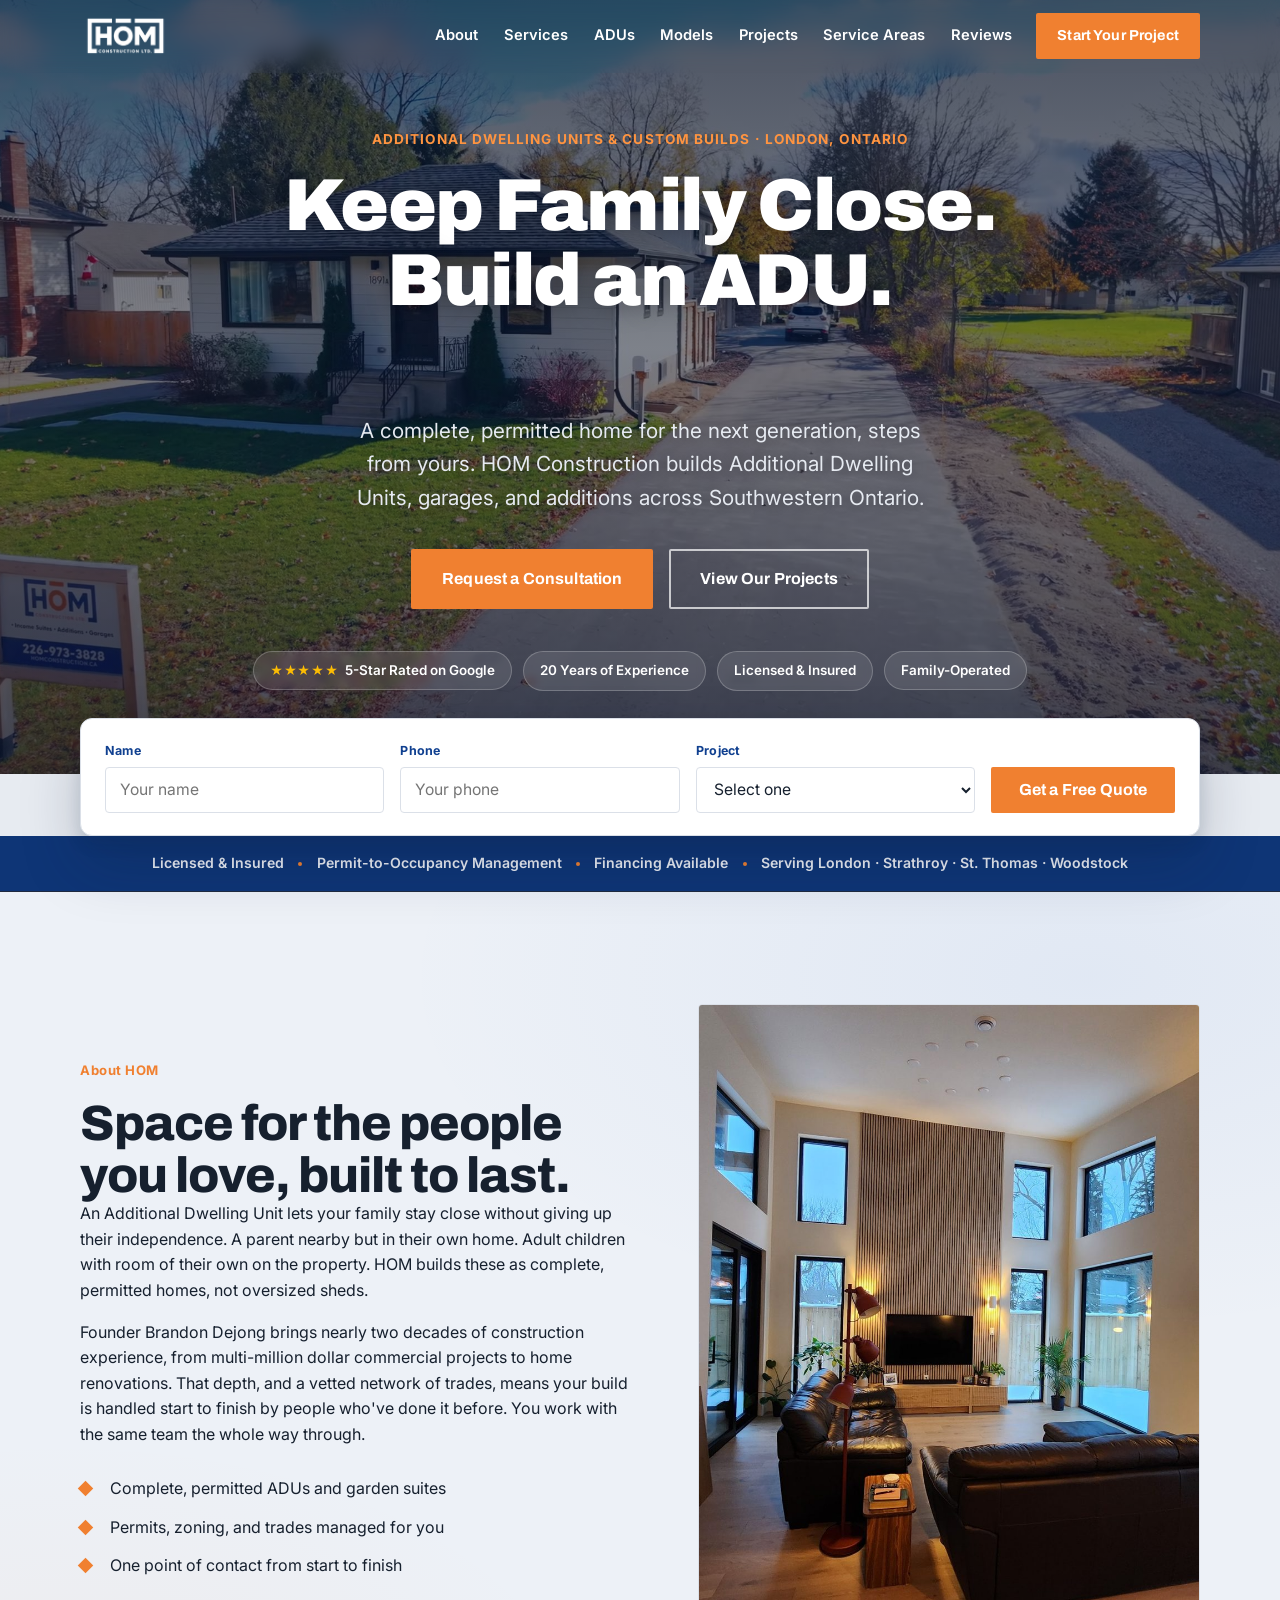
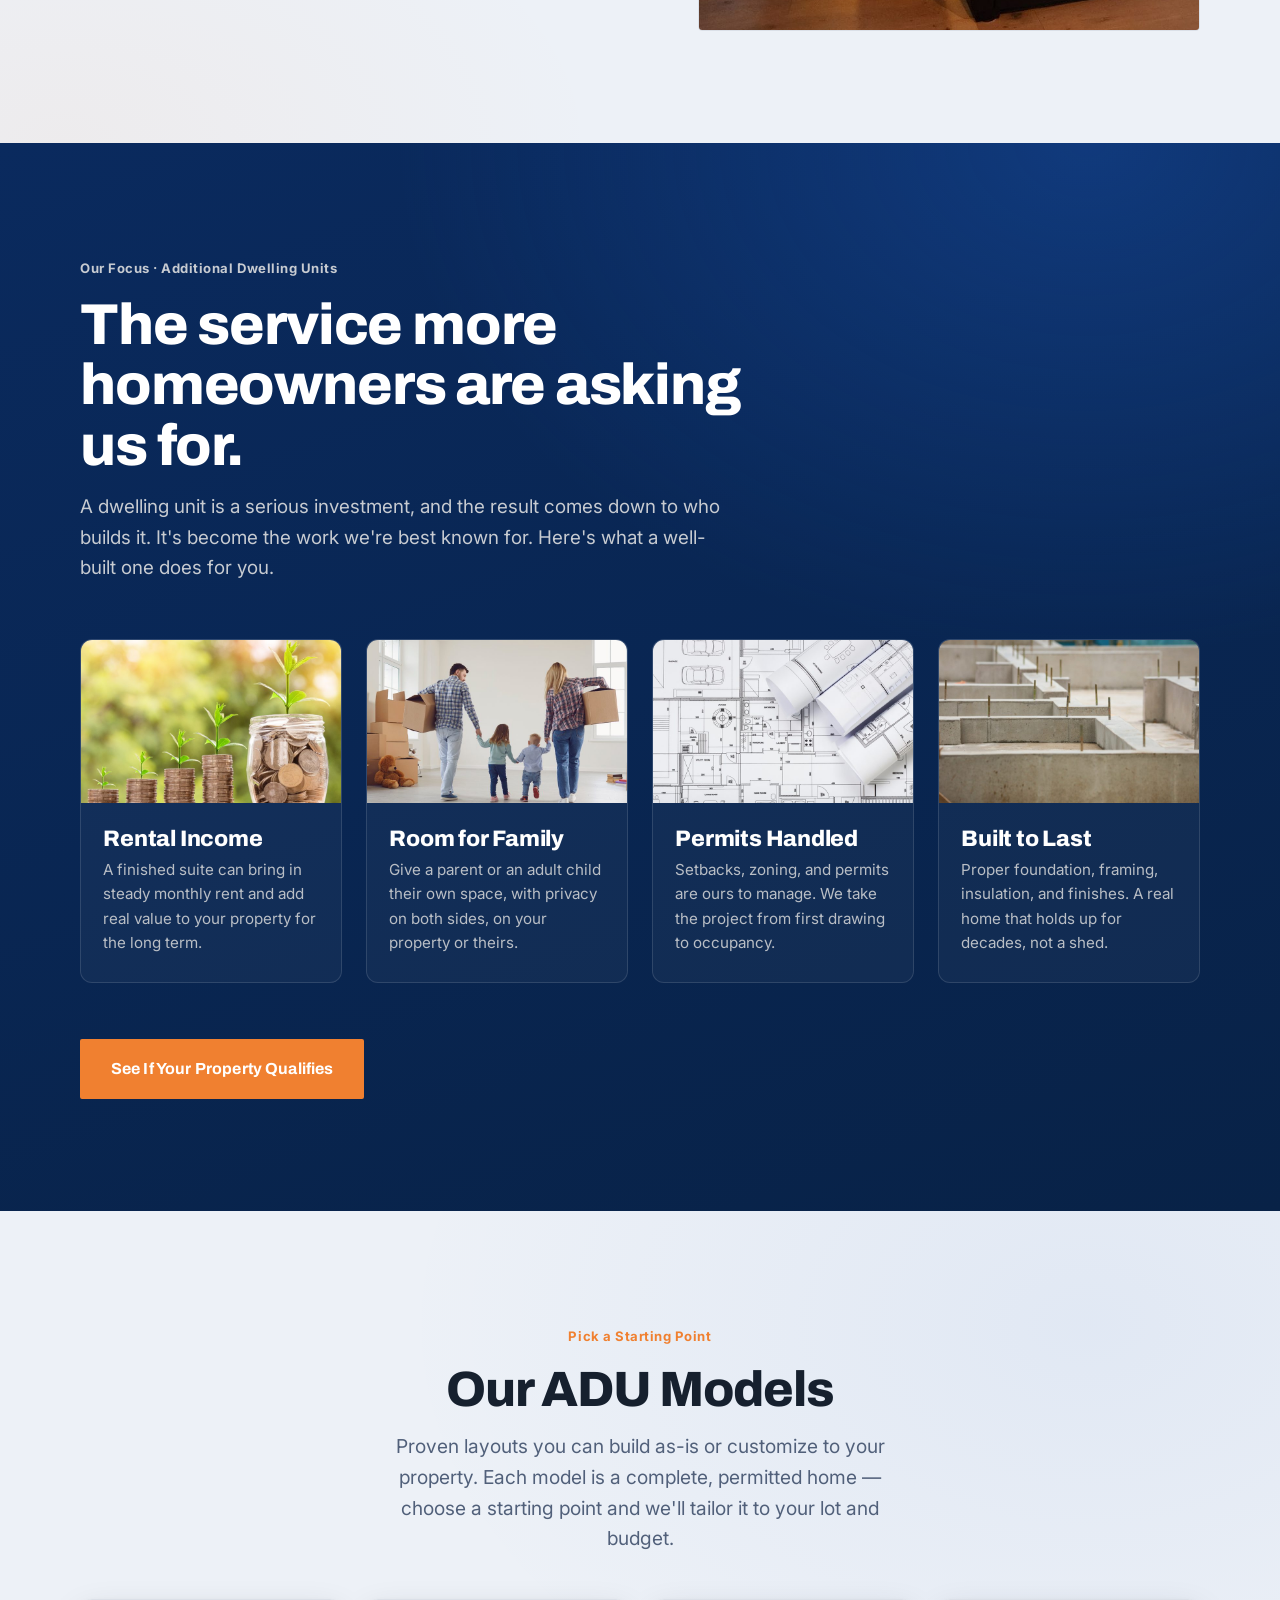
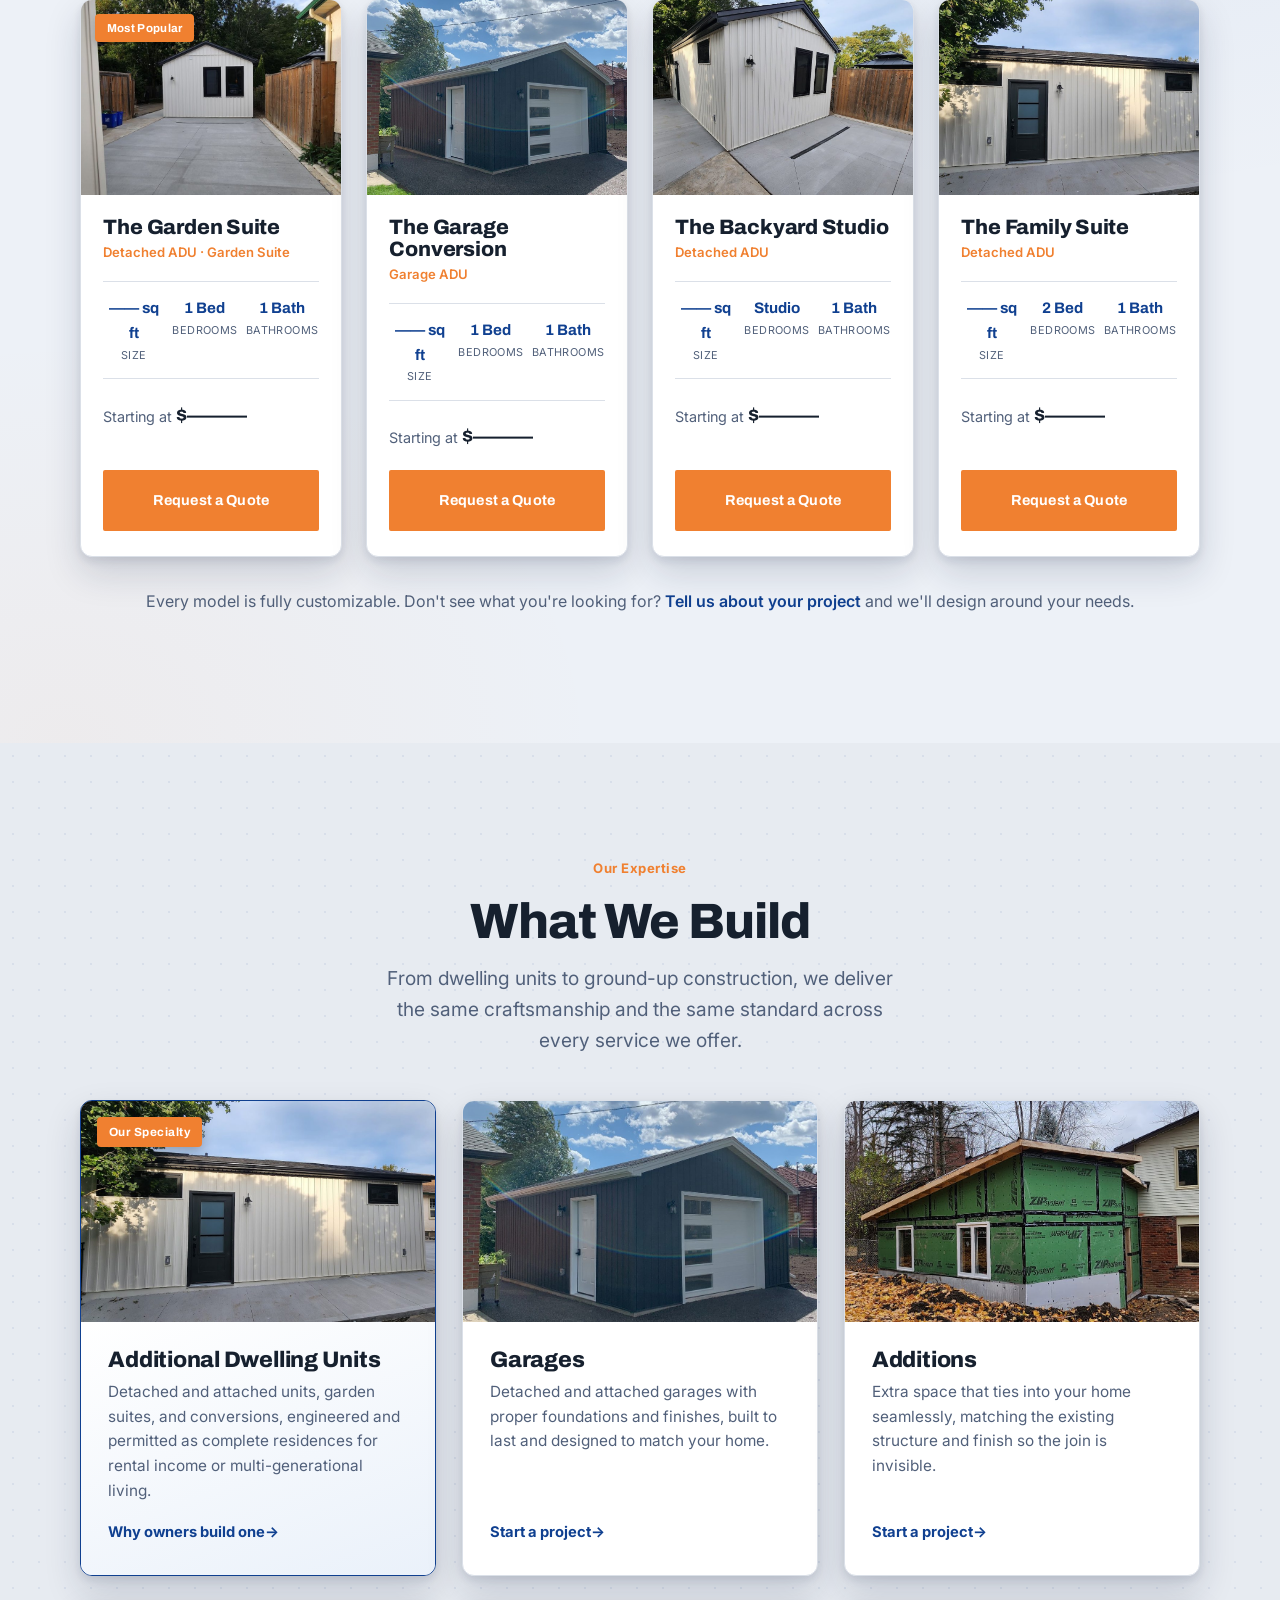
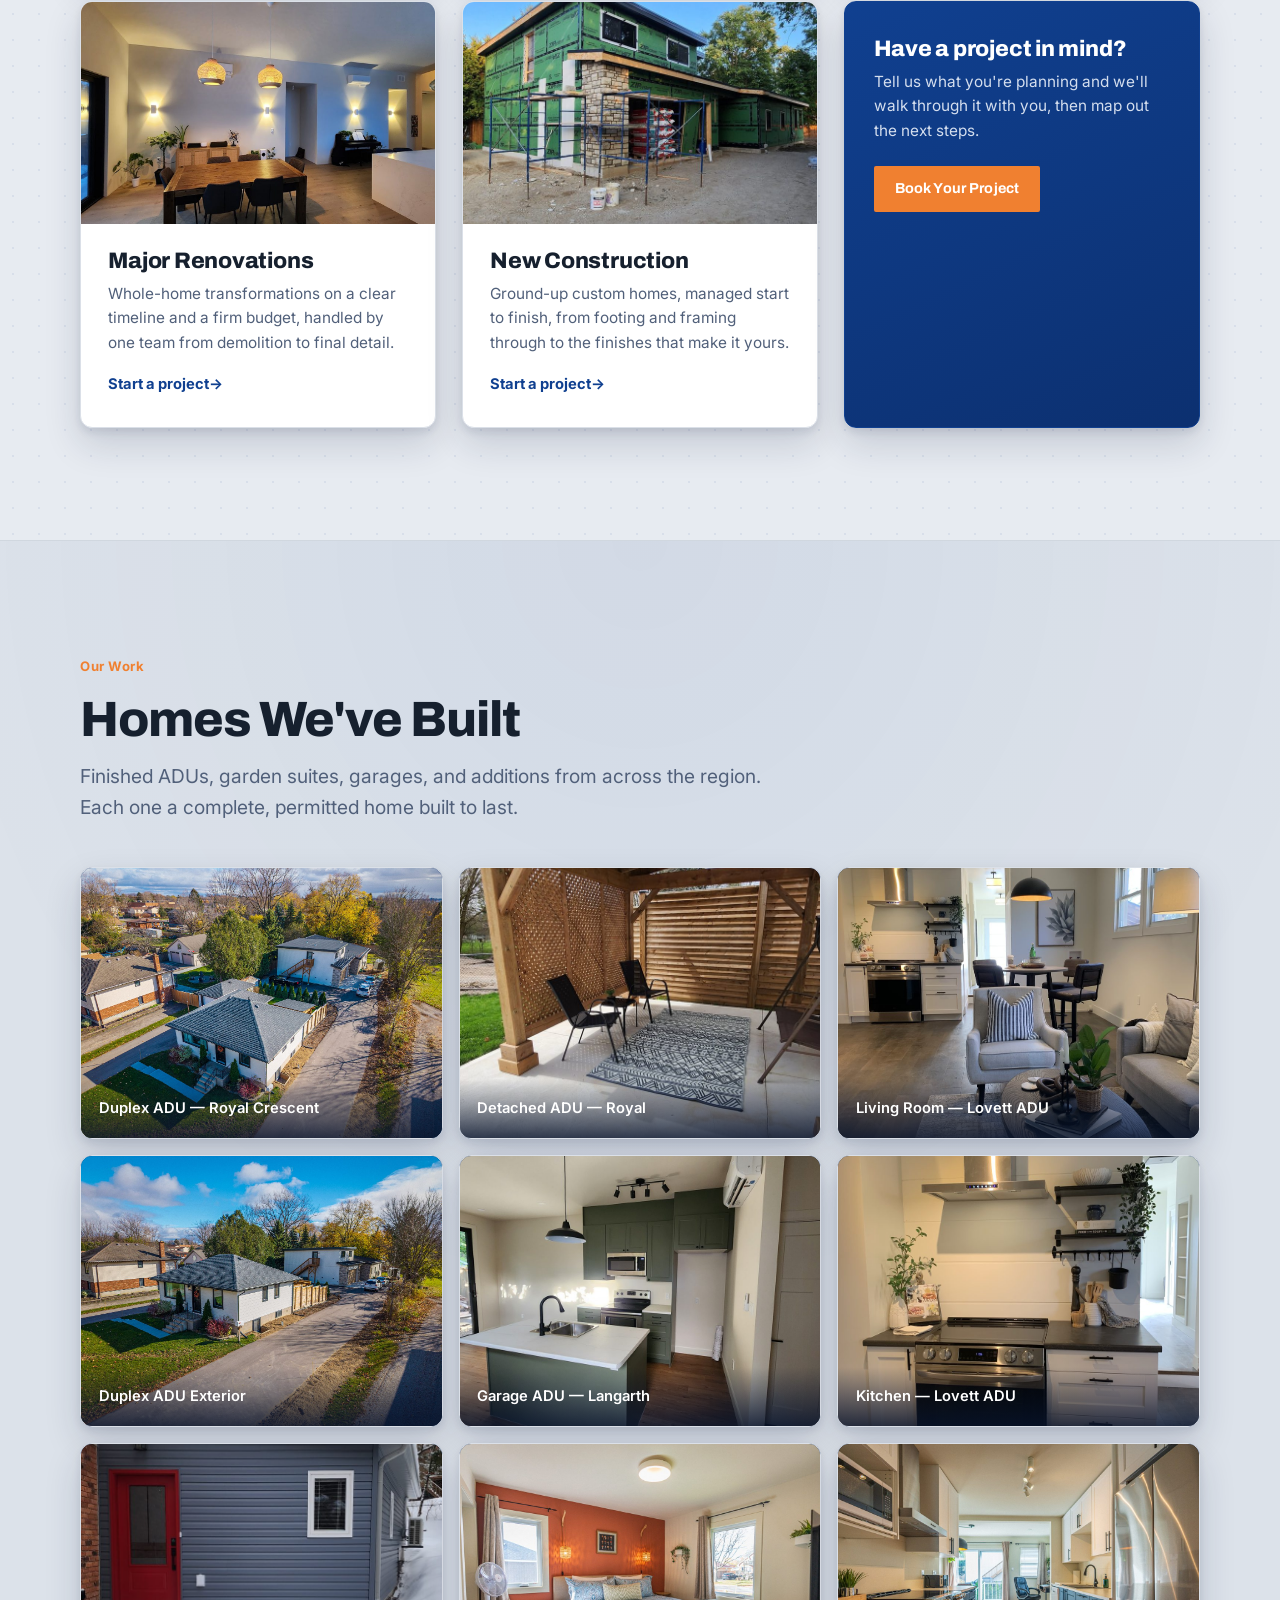
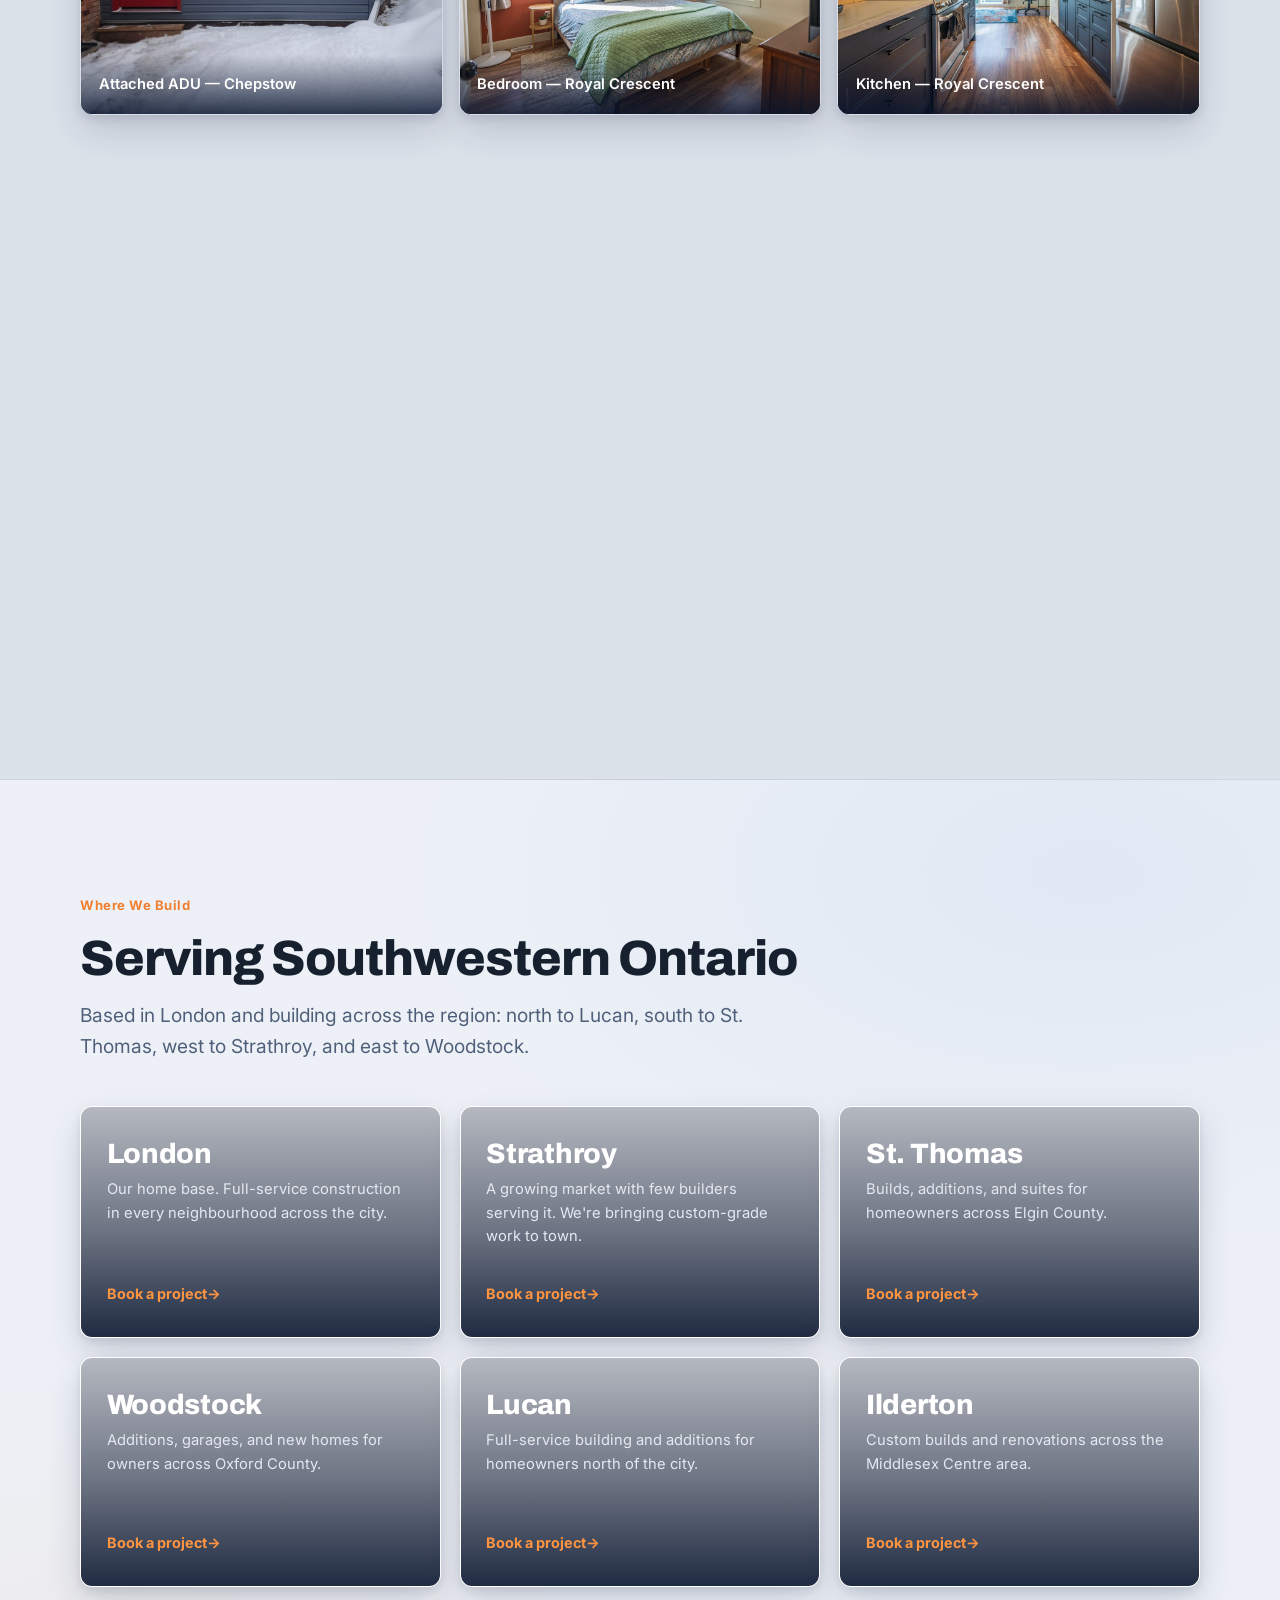
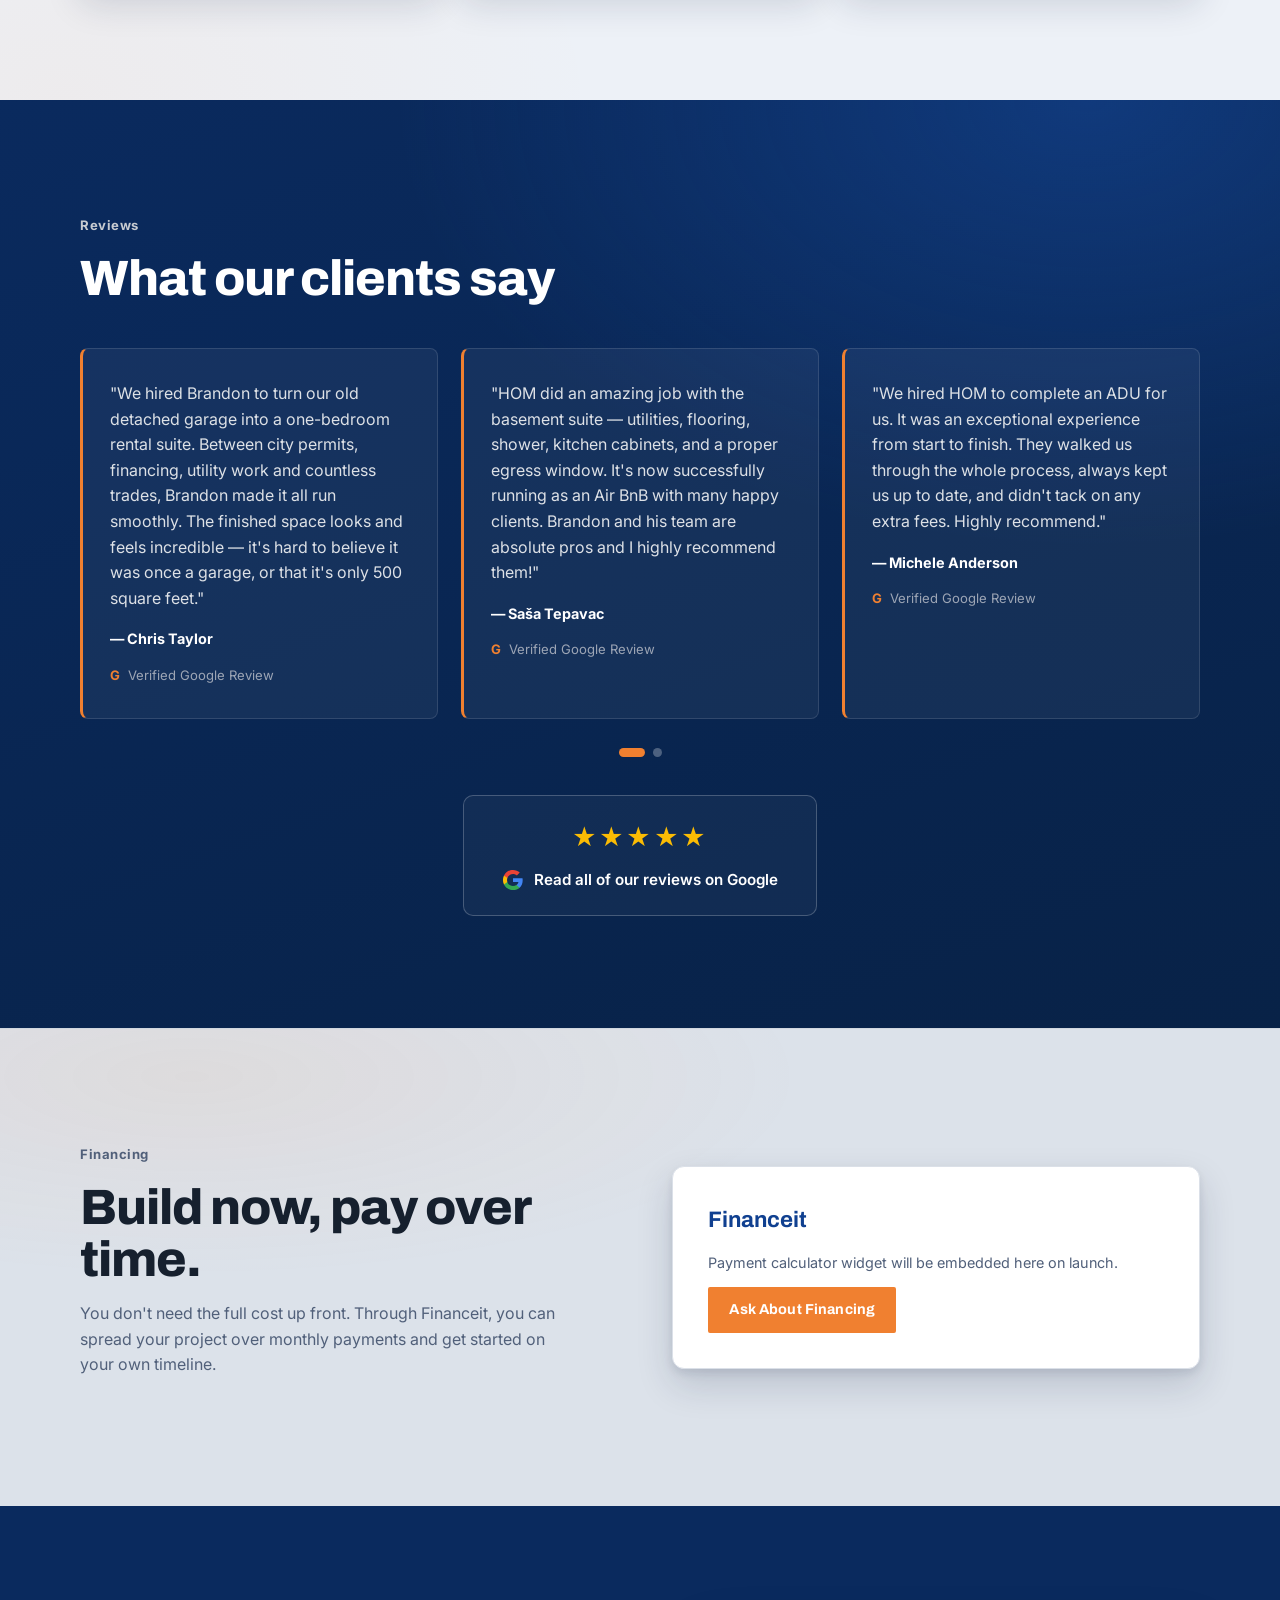
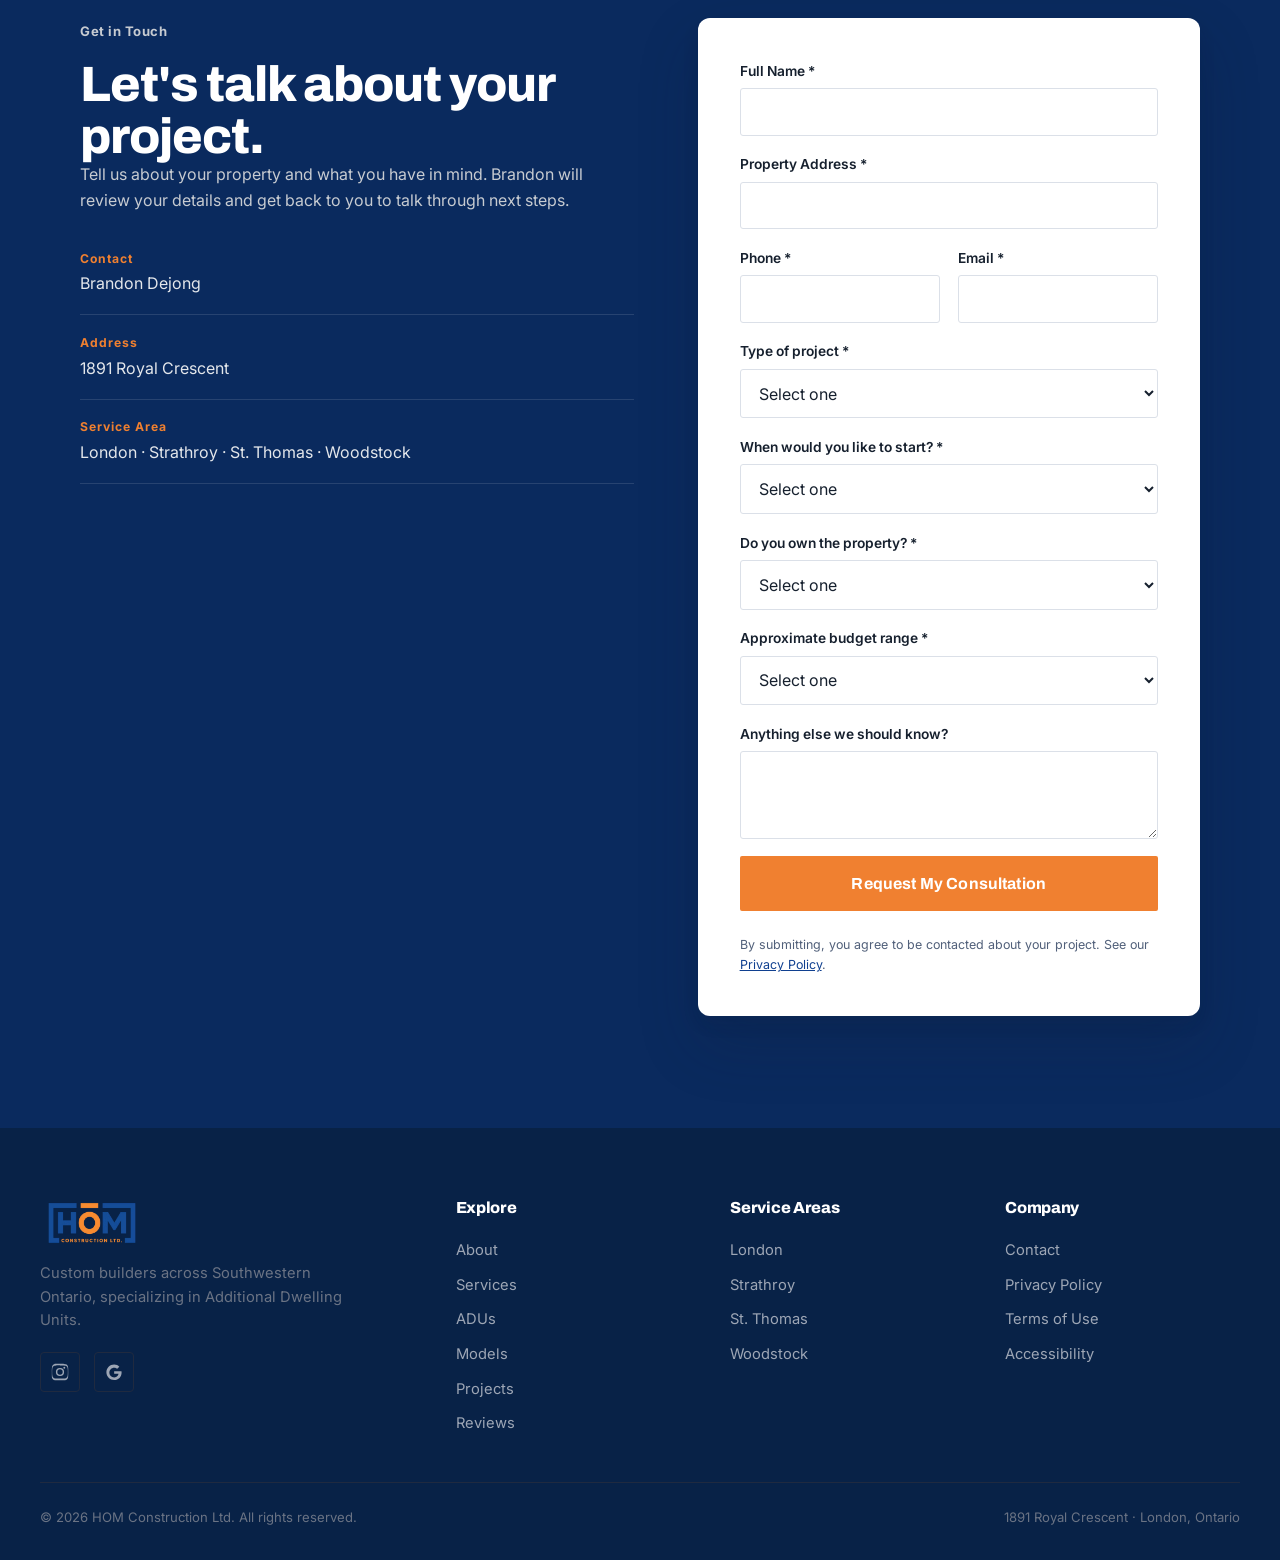
==== index.html @ 3d9863c0 "Add files via upload" ====
<!DOCTYPE html>
<html lang="en">
<head>
<meta charset="UTF-8">
<meta name="viewport" content="width=device-width, initial-scale=1, viewport-fit=cover">
<title>HOM Construction Ltd. | ADU Builders in London, Strathroy, St. Thomas & Woodstock</title>
<meta name="description" content="HOM Construction Ltd. builds Additional Dwelling Units (ADUs) in London, Strathroy, St. Thomas, and Woodstock, Ontario, along with garages, additions, and custom homes.">
<meta name="keywords" content="ADU builder London Ontario, Additional Dwelling Unit, garden suite, laneway home, Strathroy ADU, St. Thomas ADU, Woodstock ADU, custom home builder London">
<meta property="og:title" content="HOM Construction Ltd. | ADU Builders">
<meta property="og:description" content="We build Additional Dwelling Units across Southwestern Ontario.">
<meta property="og:type" content="website">
<meta property="og:url" content="https://homconstructionltd.ca">
<link rel="canonical" href="https://homconstructionltd.ca">
<link rel="icon" type="image/png" href="assets/hom-logo.png">
<link rel="preconnect" href="https://fonts.googleapis.com">
<link rel="preconnect" href="https://fonts.gstatic.com" crossorigin>
<link href="https://fonts.googleapis.com/css2?family=Archivo:wght@400;600;700;800;900&family=Inter:wght@400;500;600;700&display=swap" rel="stylesheet">
<link rel="stylesheet" href="css/style.css">
<script type="application/ld+json">
{
  "@context": "https://schema.org",
  "@type": "GeneralContractor",
  "name": "HOM Construction Ltd.",
  "image": "https://homconstructionltd.ca/og-image.jpg",
  "url": "https://homconstructionltd.ca",
  "telephone": "",
  "address": {
    "@type": "PostalAddress",
    "streetAddress": "1891 Royal Crescent",
    "addressRegion": "ON",
    "addressCountry": "CA"
  },
  "description": "Builders of Additional Dwelling Units (ADUs) serving London, Strathroy, St. Thomas, and Woodstock, Ontario.",
  "areaServed": ["London ON", "Strathroy ON", "St. Thomas ON", "Woodstock ON", "Lucan ON", "Ilderton ON"],
  "knowsAbout": ["Additional Dwelling Units", "Garden Suites", "Garage Construction", "Home Additions", "Custom Home Construction"]
}
</script>
</head>
<body>

<!-- ===== HEADER ===== -->
<header id="site-header" class="header-overlay">
  <div class="wrap header-inner">
    <a href="#top" class="brand" aria-label="HOM Construction home">
      <picture>
        <source srcset="assets/hom-logo.avif" type="image/avif">
        <img src="assets/hom-logo.png" alt="HOM Construction Ltd." class="brand-logo" width="376" height="166">
      </picture>
    </a>
    <nav class="nav" aria-label="Primary">
      <a href="#about">About</a>
      <a href="#services">Services</a>
      <a href="#adu">ADUs</a>
      <a href="#models">Models</a>
      <a href="#gallery">Projects</a>
      <a href="#areas">Service Areas</a>
      <a href="#reviews">Reviews</a>
    </nav>
    <a href="#contact" class="btn btn-sm nav-cta">Start Your Project</a>
    <button class="menu-toggle" aria-label="Open menu" aria-expanded="false"><span></span><span></span><span></span></button>
  </div>
  <div class="mobile-nav" aria-hidden="true">
    <a href="#about">About</a>
    <a href="#services">Services</a>
    <a href="#adu">ADUs</a>
    <a href="#models">Models</a>
    <a href="#gallery">Projects</a>
    <a href="#areas">Service Areas</a>
    <a href="#reviews">Reviews</a>
    <a href="#contact" class="btn mobile-cta">Start Your Project</a>
  </div>
</header>

<a id="top"></a>

<!-- ===== HERO ===== -->
<section class="hero">
  <div class="hero-bg" aria-hidden="true">
    <video class="hero-video" autoplay muted loop playsinline preload="auto" poster="assets/projects/hero-poster.jpg">
      <source src="assets/video/hero.mp4" type="video/mp4">
    </video>
  </div>
  <div class="hero-inner wrap">
    <p class="hero-eyebrow">Additional Dwelling Units &amp; Custom Builds · London, Ontario</p>
    <h1 class="hero-rotator" aria-label="Keep Family Close. Build an ADU. Multi-Generational Living Starts Here.">
      <span class="hero-phrase is-active">Keep Family Close.<br>Build an&nbsp;ADU.</span>
      <span class="hero-phrase">Multi-Generational Living<br>Starts&nbsp;Here.</span>
    </h1>
    <p class="hero-lede">A complete, permitted home for the next generation, steps from yours. HOM Construction builds Additional Dwelling Units, garages, and additions across Southwestern Ontario.</p>
    <div class="hero-actions">
      <a href="#contact" class="btn">Request a Consultation</a>
      <a href="#gallery" class="btn btn-outline-light">View Our Projects</a>
    </div>
    <ul class="hero-pills">
      <li><span class="pill-star" aria-hidden="true">★★★★★</span> 5-Star Rated on Google</li>
      <li>20 Years of Experience</li>
      <li>Licensed &amp; Insured</li>
      <li>Family-Operated</li>
    </ul>
  </div>
</section>

<!-- ===== QUOTE BAR ===== -->
<div class="quotebar-wrap wrap">
  <form class="hero-formbar" id="heroForm" action="https://formspree.io/f/YOUR_FORM_ID" method="POST" novalidate>
    <input type="hidden" name="_subject" value="New HOM Construction quote request (hero)">
    <input type="hidden" name="source" value="Hero quick form">
    <div class="hf-field">
      <label for="hf-name">Name</label>
      <input type="text" id="hf-name" name="name" placeholder="Your name" required autocomplete="name">
    </div>
    <div class="hf-field">
      <label for="hf-phone">Phone</label>
      <input type="tel" id="hf-phone" name="phone" placeholder="Your phone" required autocomplete="tel">
    </div>
    <div class="hf-field">
      <label for="hf-project">Project</label>
      <select id="hf-project" name="project_type" required>
        <option value="" disabled selected>Select one</option>
        <option>Detached ADU / Garden Suite</option>
        <option>Attached ADU</option>
        <option>Basement ADU</option>
        <option>Garage ADU</option>
        <option>Garage</option>
        <option>Addition</option>
      </select>
    </div>
    <button type="submit" class="btn hf-submit">Get a Free Quote</button>
  </form>
  <p class="hero-form-success" id="heroFormSuccess" hidden>Thanks for reaching out. We've got your details and will be in touch shortly.</p>
</div>

<!-- ===== TRUST STRIP ===== -->
<section class="trust-strip">
  <div class="wrap trust-inner">
    <span>Licensed &amp; Insured</span>
    <span class="dot" aria-hidden="true"></span>
    <span>Permit-to-Occupancy Management</span>
    <span class="dot" aria-hidden="true"></span>
    <span>Financing Available</span>
    <span class="dot" aria-hidden="true"></span>
    <span>Serving London · Strathroy · St. Thomas · Woodstock</span>
  </div>
</section>

<!-- ===== ABOUT ===== -->
<section id="about" class="section section-tint">
  <div class="wrap two-col">
    <div class="col-text" data-reveal>
      <p class="section-tag">About HOM</p>
      <h2>Space for the people you love, built to last.</h2>
      <p>An Additional Dwelling Unit lets your family stay close without giving up their independence. A parent nearby but in their own home. Adult children with room of their own on the property. HOM builds these as complete, permitted homes, not oversized sheds.</p>
      <p>Founder Brandon Dejong brings nearly two decades of construction experience, from multi-million dollar commercial projects to home renovations. That depth, and a vetted network of trades, means your build is handled start to finish by people who've done it before. You work with the same team the whole way through.</p>
      <ul class="check-list">
        <li>Complete, permitted ADUs and garden suites</li>
        <li>Permits, zoning, and trades managed for you</li>
        <li>One point of contact from start to finish</li>
      </ul>
    </div>
    <div class="col-media" data-reveal>
      <img src="assets/projects/hero-home.jpg" alt="Warm, light-filled living room inside a finished HOM Construction home" class="media-photo media-tall" loading="lazy" width="676" height="1200">
    </div>
  </div>
</section>

<!-- ===== ADU FEATURE ===== -->
<section id="adu" class="section section-dark adu-feature">
  <div class="wrap">
    <div class="adu-head" data-reveal>
      <p class="section-tag">Our Focus · Additional Dwelling Units</p>
      <h2>The service more homeowners are asking us for.</h2>
      <p class="adu-intro">A dwelling unit is a serious investment, and the result comes down to who builds it. It's become the work we're best known for. Here's what a well-built one does for you.</p>
    </div>
    <div class="feature-grid" data-reveal>
      <article class="feature-card" data-stagger>
        <div class="feature-media"><img src="assets/benefits/rental-income.jpg" alt="Stacks of coins with growing plants representing rental income" loading="lazy" width="800" height="500"></div>
        <div class="feature-text">
          <h3>Rental Income</h3>
          <p>A finished suite can bring in steady monthly rent and add real value to your property for the long term.</p>
        </div>
      </article>
      <article class="feature-card" data-stagger>
        <div class="feature-media"><img src="assets/benefits/room-for-family.jpg" alt="A family carrying moving boxes into their new home" loading="lazy" width="800" height="500"></div>
        <div class="feature-text">
          <h3>Room for Family</h3>
          <p>Give a parent or an adult child their own space, with privacy on both sides, on your property or theirs.</p>
        </div>
      </article>
      <article class="feature-card" data-stagger>
        <div class="feature-media"><img src="assets/benefits/permits-handled.jpg" alt="Rolled architectural drawings on a detailed floor plan" loading="lazy" width="800" height="500"></div>
        <div class="feature-text">
          <h3>Permits Handled</h3>
          <p>Setbacks, zoning, and permits are ours to manage. We take the project from first drawing to occupancy.</p>
        </div>
      </article>
      <article class="feature-card" data-stagger>
        <div class="feature-media"><img src="assets/benefits/built-to-last.jpg" alt="Poured concrete foundation with anchor bolts set in place" loading="lazy" width="800" height="500"></div>
        <div class="feature-text">
          <h3>Built to Last</h3>
          <p>Proper foundation, framing, insulation, and finishes. A real home that holds up for decades, not a shed.</p>
        </div>
      </article>
    </div>
    <div class="adu-cta">
      <a href="#contact" class="btn">See If Your Property Qualifies</a>
    </div>
  </div>
</section>

<!-- ===== ADU MODELS =====
     PLACEHOLDER CONTENT — replace model names, specs, prices, and photos with real data.
     Each card: name, type, size, beds/baths, starting price (or keep "Request a Quote"). -->
<section id="models" class="section section-tint">
  <div class="wrap">
    <div class="section-head-center" data-reveal>
      <p class="section-tag">Pick a Starting Point</p>
      <h2>Our ADU Models</h2>
      <p class="section-lede">Proven layouts you can build as-is or customize to your property. Each model is a complete, permitted home — choose a starting point and we'll tailor it to your lot and budget.</p>
    </div>
    <div class="models-grid" data-reveal>
      <article class="model-card" data-stagger>
        <div class="model-media">
          <img src="assets/projects/garden-suite-white.jpg" alt="The Garden Suite model ADU" loading="lazy">
          <span class="model-badge">Most Popular</span>
        </div>
        <div class="model-body">
          <h3>The Garden Suite</h3>
          <p class="model-type">Detached ADU · Garden Suite</p>
          <ul class="model-specs">
            <li><strong>—— sq ft</strong><span>Size</span></li>
            <li><strong>1 Bed</strong><span>Bedrooms</span></li>
            <li><strong>1 Bath</strong><span>Bathrooms</span></li>
          </ul>
          <p class="model-price">Starting at <strong>$———</strong></p>
          <a href="#contact" class="btn btn-sm btn-full">Request a Quote</a>
        </div>
      </article>
      <article class="model-card" data-stagger>
        <div class="model-media">
          <img src="assets/projects/garage-black.jpg" alt="The Garage Conversion model ADU" loading="lazy">
        </div>
        <div class="model-body">
          <h3>The Garage Conversion</h3>
          <p class="model-type">Garage ADU</p>
          <ul class="model-specs">
            <li><strong>—— sq ft</strong><span>Size</span></li>
            <li><strong>1 Bed</strong><span>Bedrooms</span></li>
            <li><strong>1 Bath</strong><span>Bathrooms</span></li>
          </ul>
          <p class="model-price">Starting at <strong>$———</strong></p>
          <a href="#contact" class="btn btn-sm btn-full">Request a Quote</a>
        </div>
      </article>
      <article class="model-card" data-stagger>
        <div class="model-media">
          <img src="assets/projects/adu-concrete.jpg" alt="The Backyard Studio model ADU" loading="lazy">
        </div>
        <div class="model-body">
          <h3>The Backyard Studio</h3>
          <p class="model-type">Detached ADU</p>
          <ul class="model-specs">
            <li><strong>—— sq ft</strong><span>Size</span></li>
            <li><strong>Studio</strong><span>Bedrooms</span></li>
            <li><strong>1 Bath</strong><span>Bathrooms</span></li>
          </ul>
          <p class="model-price">Starting at <strong>$———</strong></p>
          <a href="#contact" class="btn btn-sm btn-full">Request a Quote</a>
        </div>
      </article>
      <article class="model-card" data-stagger>
        <div class="model-media">
          <img src="assets/projects/adu-white-exterior.jpg" alt="The Family Suite model ADU" loading="lazy">
        </div>
        <div class="model-body">
          <h3>The Family Suite</h3>
          <p class="model-type">Detached ADU</p>
          <ul class="model-specs">
            <li><strong>—— sq ft</strong><span>Size</span></li>
            <li><strong>2 Bed</strong><span>Bedrooms</span></li>
            <li><strong>1 Bath</strong><span>Bathrooms</span></li>
          </ul>
          <p class="model-price">Starting at <strong>$———</strong></p>
          <a href="#contact" class="btn btn-sm btn-full">Request a Quote</a>
        </div>
      </article>
    </div>
    <p class="models-note">Every model is fully customizable. Don't see what you're looking for? <a href="#contact">Tell us about your project</a> and we'll design around your needs.</p>
  </div>
</section>

<!-- ===== SERVICES ===== -->
<section id="services" class="section section-dots">
  <div class="wrap">
    <div class="section-head-center" data-reveal>
      <p class="section-tag">Our Expertise</p>
      <h2>What We Build</h2>
      <p class="section-lede">From dwelling units to ground-up construction, we deliver the same craftsmanship and the same standard across every service we offer.</p>
    </div>
    <div class="services-grid" data-reveal>
      <article class="svc-card svc-feature" data-stagger>
        <div class="svc-media">
          <img src="assets/projects/adu-white-exterior.jpg" alt="Finished detached ADU with board-and-batten siding" loading="lazy" width="1300" height="732">
          <span class="svc-flag">Our Specialty</span>
        </div>
        <div class="svc-body">
          <h3>Additional Dwelling Units</h3>
          <p>Detached and attached units, garden suites, and conversions, engineered and permitted as complete residences for rental income or multi-generational living.</p>
          <a href="#adu" class="svc-link">Why owners build one</a>
        </div>
      </article>
      <article class="svc-card" data-stagger>
        <div class="svc-media">
          <img src="assets/projects/garage-black.jpg" alt="New detached garage with dark siding and a modern glass door" loading="lazy" width="975" height="1300">
        </div>
        <div class="svc-body">
          <h3>Garages</h3>
          <p>Detached and attached garages with proper foundations and finishes, built to last and designed to match your home.</p>
          <a href="#contact" class="svc-link">Start a project</a>
        </div>
      </article>
      <article class="svc-card" data-stagger>
        <div class="svc-media">
          <img src="assets/projects/addition-build.jpg" alt="Home addition under construction with new windows installed" loading="lazy" width="975" height="1300">
        </div>
        <div class="svc-body">
          <h3>Additions</h3>
          <p>Extra space that ties into your home seamlessly, matching the existing structure and finish so the join is invisible.</p>
          <a href="#contact" class="svc-link">Start a project</a>
        </div>
      </article>
      <article class="svc-card" data-stagger>
        <div class="svc-media">
          <img src="assets/projects/dining-home.jpg" alt="Warm finished interior with pendant lighting after a renovation" loading="lazy" width="1300" height="732">
        </div>
        <div class="svc-body">
          <h3>Major Renovations</h3>
          <p>Whole-home transformations on a clear timeline and a firm budget, handled by one team from demolition to final detail.</p>
          <a href="#contact" class="svc-link">Start a project</a>
        </div>
      </article>
      <article class="svc-card" data-stagger>
        <div class="svc-media">
          <img src="assets/projects/new-construction.jpg" alt="Two-storey custom home under construction with stone chimney" loading="lazy" width="732" height="1300">
        </div>
        <div class="svc-body">
          <h3>New Construction</h3>
          <p>Ground-up custom homes, managed start to finish, from footing and framing through to the finishes that make it yours.</p>
          <a href="#contact" class="svc-link">Start a project</a>
        </div>
      </article>
      <article class="svc-card svc-card-cta" data-stagger>
        <div class="svc-body">
          <h3>Have a project in mind?</h3>
          <p>Tell us what you're planning and we'll walk through it with you, then map out the next steps.</p>
          <a href="#contact" class="btn btn-sm">Book Your Project</a>
        </div>
      </article>
    </div>
  </div>
</section>

<!-- ===== GALLERY ===== -->
<section id="gallery" class="section section-muted">
  <div class="wrap">
    <div data-reveal>
    <p class="section-tag">Our Work</p>
    <h2>Homes We've Built</h2>
    <p class="section-lede">Finished ADUs, garden suites, garages, and additions from across the region. Each one a complete, permitted home built to last.</p>
    </div>
    <div class="gallery-grid" data-reveal>
      <figure class="gallery-item" data-stagger>
        <img src="assets/projects/g-royal-aerial.jpg" alt="Aerial view of a detached duplex ADU built behind the main house" loading="lazy" width="1300" height="975">
        <figcaption>Duplex ADU — Royal Crescent</figcaption>
      </figure>
      <figure class="gallery-item" data-stagger>
        <img src="assets/projects/g-royala-ext.jpg" alt="Finished detached ADU exterior with board-and-batten siding" loading="lazy" width="732" height="1300">
        <figcaption>Detached ADU — Royal</figcaption>
      </figure>
      <figure class="gallery-item" data-stagger>
        <img src="assets/projects/g-lovett-living.jpg" alt="Staged living room inside a finished detached ADU" loading="lazy" width="975" height="1300">
        <figcaption>Living Room — Lovett ADU</figcaption>
      </figure>
      <figure class="gallery-item" data-stagger>
        <img src="assets/projects/g-royal-exterior.jpg" alt="Ground-level view of the Royal Crescent ADU and main home" loading="lazy" width="1300" height="975">
        <figcaption>Duplex ADU Exterior</figcaption>
      </figure>
      <figure class="gallery-item" data-stagger>
        <img src="assets/projects/g-langarth.jpg" alt="Finished garage ADU with modern dark siding" loading="lazy" width="1300" height="732">
        <figcaption>Garage ADU — Langarth</figcaption>
      </figure>
      <figure class="gallery-item" data-stagger>
        <img src="assets/projects/g-lovett-kitchen.jpg" alt="Modern kitchen with stainless appliances inside a detached ADU" loading="lazy" width="975" height="1300">
        <figcaption>Kitchen — Lovett ADU</figcaption>
      </figure>
      <figure class="gallery-item" data-stagger>
        <img src="assets/projects/g-chepstow.jpg" alt="Finished attached ADU addition on a London home" loading="lazy" width="732" height="1300">
        <figcaption>Attached ADU — Chepstow</figcaption>
      </figure>
      <figure class="gallery-item" data-stagger>
        <img src="assets/projects/g-royal-bedroom.jpg" alt="Finished bedroom with accent wall inside the Royal Crescent ADU" loading="lazy" width="1300" height="866">
        <figcaption>Bedroom — Royal Crescent</figcaption>
      </figure>
      <figure class="gallery-item" data-stagger>
        <img src="assets/projects/g-royal-kitchen.jpg" alt="Finished kitchen with island inside the Royal Crescent ADU" loading="lazy" width="1300" height="866">
        <figcaption>Kitchen — Royal Crescent</figcaption>
      </figure>
    </div>

    <!-- Lightbox -->
    <div class="lightbox" id="lightbox" aria-hidden="true" role="dialog" aria-modal="true" aria-label="Project image viewer">
      <button class="lb-close" id="lbClose" aria-label="Close">&times;</button>
      <button class="lb-nav lb-prev" id="lbPrev" aria-label="Previous image">&#8249;</button>
      <figure class="lb-figure">
        <img id="lbImg" src="" alt="">
        <figcaption id="lbCaption"></figcaption>
      </figure>
      <button class="lb-nav lb-next" id="lbNext" aria-label="Next image">&#8250;</button>
    </div>

    <div class="matterport" data-reveal>
      <div class="matterport-head">
        <h3>Step Inside in 3D</h3>
        <p>Take a self-guided virtual walkthrough of our finished builds, room by room. Tap a tour or scan the code to explore on your phone.</p>
      </div>
      <div class="matterport-row">
        <div class="matterport-card">
          <a href="https://my.matterport.com/show/?m=TnbYYCTizjo" target="_blank" rel="noopener" class="matterport-link">
            <span class="mp-ico" aria-hidden="true">
              <svg viewBox="0 0 24 24" width="24" height="24" fill="none" stroke="currentColor" stroke-width="2" stroke-linecap="round" stroke-linejoin="round"><path d="M23 7l-7 5 7 5V7z"/><rect x="1" y="5" width="15" height="14" rx="2" ry="2"/></svg>
            </span>
            <span class="mp-text"><strong>Detached Duplex ADU</strong><span>Self-guided 3D tour · Matterport</span></span>
            <span class="mp-arrow" aria-hidden="true">→</span>
          </a>
          <img class="mp-qr" src="assets/qr/tour-detached.png" alt="QR code to open the Detached Duplex ADU 3D tour" width="120" height="120" loading="lazy">
        </div>
        <div class="matterport-card">
          <a href="https://my.matterport.com/show/?m=PfX1GpM6nXn" target="_blank" rel="noopener" class="matterport-link">
            <span class="mp-ico" aria-hidden="true">
              <svg viewBox="0 0 24 24" width="24" height="24" fill="none" stroke="currentColor" stroke-width="2" stroke-linecap="round" stroke-linejoin="round"><path d="M23 7l-7 5 7 5V7z"/><rect x="1" y="5" width="15" height="14" rx="2" ry="2"/></svg>
            </span>
            <span class="mp-text"><strong>Garage ADU</strong><span>Self-guided 3D tour · Matterport</span></span>
            <span class="mp-arrow" aria-hidden="true">→</span>
          </a>
          <img class="mp-qr" src="assets/qr/tour-garage.png" alt="QR code to open the Garage ADU 3D tour" width="120" height="120" loading="lazy">
        </div>
        <div class="matterport-card">
          <a href="https://my.matterport.com/show/?m=cvzpBDNp59R" target="_blank" rel="noopener" class="matterport-link">
            <span class="mp-ico" aria-hidden="true">
              <svg viewBox="0 0 24 24" width="24" height="24" fill="none" stroke="currentColor" stroke-width="2" stroke-linecap="round" stroke-linejoin="round"><path d="M23 7l-7 5 7 5V7z"/><rect x="1" y="5" width="15" height="14" rx="2" ry="2"/></svg>
            </span>
            <span class="mp-text"><strong>Attached ADU</strong><span>Self-guided 3D tour · Matterport</span></span>
            <span class="mp-arrow" aria-hidden="true">→</span>
          </a>
          <img class="mp-qr" src="assets/qr/tour-attached.png" alt="QR code to open the Attached ADU 3D tour" width="120" height="120" loading="lazy">
        </div>
      </div>
    </div>
  </div>
</section>

<!-- ===== SERVICE AREAS ===== -->
<section id="areas" class="section section-tint">
  <div class="wrap">
    <div data-reveal>
    <p class="section-tag">Where We Build</p>
    <h2>Serving Southwestern Ontario</h2>
    <p class="section-lede">Based in London and building across the region: north to Lucan, south to St. Thomas, west to Strathroy, and east to Woodstock.</p>
    </div>
    <div class="areas-grid" data-reveal>
      <a href="service-areas/london.html" class="area-card area-aerial" data-stagger style="--area-bg:url(assets/areas/london.jpg)">
        <span class="area-overlay" aria-hidden="true"></span>
        <h3>London</h3>
        <p>Our home base. Full-service construction in every neighbourhood across the city.</p>
        <span class="area-link">Book a project</span>
      </a>
      <a href="service-areas/strathroy.html" class="area-card area-aerial" data-stagger style="--area-bg:url(assets/areas/strathroy.jpg)">
        <span class="area-overlay" aria-hidden="true"></span>
        <h3>Strathroy</h3>
        <p>A growing market with few builders serving it. We're bringing custom-grade work to town.</p>
        <span class="area-link">Book a project</span>
      </a>
      <a href="service-areas/st-thomas.html" class="area-card area-aerial" data-stagger style="--area-bg:url(assets/areas/st-thomas.jpg)">
        <span class="area-overlay" aria-hidden="true"></span>
        <h3>St. Thomas</h3>
        <p>Builds, additions, and suites for homeowners across Elgin County.</p>
        <span class="area-link">Book a project</span>
      </a>
      <a href="service-areas/woodstock.html" class="area-card area-aerial" data-stagger style="--area-bg:url(assets/areas/woodstock.jpg)">
        <span class="area-overlay" aria-hidden="true"></span>
        <h3>Woodstock</h3>
        <p>Additions, garages, and new homes for owners across Oxford County.</p>
        <span class="area-link">Book a project</span>
      </a>
      <a href="#contact" class="area-card area-aerial" data-stagger style="--area-bg:url(assets/areas/lucan.jpg)">
        <span class="area-overlay" aria-hidden="true"></span>
        <h3>Lucan</h3>
        <p>Full-service building and additions for homeowners north of the city.</p>
        <span class="area-link">Book a project</span>
      </a>
      <a href="#contact" class="area-card area-aerial" data-stagger style="--area-bg:url(assets/areas/ilderton.jpg)">
        <span class="area-overlay" aria-hidden="true"></span>
        <h3>Ilderton</h3>
        <p>Custom builds and renovations across the Middlesex Centre area.</p>
        <span class="area-link">Book a project</span>
      </a>
    </div>
  </div>
</section>

<!-- ===== REVIEWS / TESTIMONIALS ===== -->
<section id="reviews" class="section section-dark">
  <div class="wrap">
    <div data-reveal>
    <p class="section-tag">Reviews</p>
    <h2>What our clients say</h2>
    </div>
    <div class="reviews-carousel" data-reveal>
      <div class="reviews-viewport">
        <div class="reviews-track" id="reviewsTrack">
      <blockquote class="testimonial" data-stagger>
        <p>"We hired Brandon to turn our old detached garage into a one-bedroom rental suite. Between city permits, financing, utility work and countless trades, Brandon made it all run smoothly. The finished space looks and feels incredible — it's hard to believe it was once a garage, or that it's only 500 square feet."</p>
        <footer>— Chris Taylor</footer>
        <div class="review-source"><span class="g-icon">G</span> Verified Google Review</div>
      </blockquote>
      <blockquote class="testimonial" data-stagger>
        <p>"HOM did an amazing job with the basement suite — utilities, flooring, shower, kitchen cabinets, and a proper egress window. It's now successfully running as an Air BnB with many happy clients. Brandon and his team are absolute pros and I highly recommend them!"</p>
        <footer>— Saša Tepavac</footer>
        <div class="review-source"><span class="g-icon">G</span> Verified Google Review</div>
      </blockquote>
      <blockquote class="testimonial" data-stagger>
        <p>"We hired HOM to complete an ADU for us. It was an exceptional experience from start to finish. They walked us through the whole process, always kept us up to date, and didn't tack on any extra fees. Highly recommend."</p>
        <footer>— Michele Anderson</footer>
        <div class="review-source"><span class="g-icon">G</span> Verified Google Review</div>
      </blockquote>
      <blockquote class="testimonial" data-stagger>
        <p>"Brandon came in, assessed our situation and laid out multiple options that gave us what we wanted while staying within budget. When unforeseen issues came up, he was quick to show us and provide paths forward. My family is exceptionally happy with the work and the new space they are living in."</p>
        <footer>— Kevin Holtby</footer>
        <div class="review-source"><span class="g-icon">G</span> Verified Google Review</div>
      </blockquote>
      <blockquote class="testimonial" data-stagger>
        <p>"Brandon provided clear details and a timeline at every stage of our 1-bedroom suite addition. The budget was strictly adhered to, with no surprises or hidden costs. He went above and beyond to ensure everything went smoothly — an easy and stress-free experience!"</p>
        <footer>— Sean Fallon</footer>
        <div class="review-source"><span class="g-icon">G</span> Verified Google Review</div>
      </blockquote>
      <blockquote class="testimonial" data-stagger>
        <p>"Brandon is very knowledgeable in structural design and construction. Excellent communication, helpful, friendly and always honest. Their work is professionally done and top notch. HOM Construction will always be the first to call when we have projects — big or small."</p>
        <footer>— Hoai Q. Nguyen</footer>
        <div class="review-source"><span class="g-icon">G</span> Verified Google Review</div>
      </blockquote>
        </div>
      </div>
      <div class="reviews-dots" id="reviewsDots" aria-label="Review navigation"></div>
    </div>
    <div class="google-reviews-placeholder">
      <a class="gr-badge" href="https://share.google/WOeoYm1ViX1rlSRPR" target="_blank" rel="noopener">
        <span class="gr-stars" aria-hidden="true">★★★★★</span>
        <span class="gr-cta">
          <svg class="g-logo" viewBox="0 0 48 48" aria-hidden="true" width="22" height="22">
            <path fill="#4285F4" d="M45.12 24.5c0-1.56-.14-3.06-.4-4.5H24v8.51h11.84c-.51 2.75-2.06 5.08-4.39 6.64v5.52h7.11c4.16-3.83 6.56-9.47 6.56-16.17z"/>
            <path fill="#34A853" d="M24 46c5.94 0 10.92-1.97 14.56-5.33l-7.11-5.52c-1.97 1.32-4.49 2.1-7.45 2.1-5.73 0-10.58-3.87-12.31-9.07H4.34v5.7C7.96 41.07 15.4 46 24 46z"/>
            <path fill="#FBBC05" d="M11.69 28.18c-.44-1.32-.69-2.73-.69-4.18s.25-2.86.69-4.18v-5.7H4.34C2.85 17.09 2 20.45 2 24s.85 6.91 2.34 9.88l7.35-5.7z"/>
            <path fill="#EA4335" d="M24 10.75c3.23 0 6.13 1.11 8.41 3.29l6.31-6.31C34.91 4.18 29.93 2 24 2 15.4 2 7.96 6.93 4.34 14.12l7.35 5.7c1.73-5.2 6.58-9.07 12.31-9.07z"/>
          </svg>
          <span class="gr-text">Read all of our reviews on Google</span>
        </span>
      </a>
    </div>
  </div>
</section>

<!-- ===== FINANCING ===== -->
<section class="section section-finance">
  <div class="wrap finance-inner">
    <div class="finance-text" data-reveal>
      <p class="section-tag">Financing</p>
      <h2>Build now, pay over time.</h2>
      <p>You don't need the full cost up front. Through Financeit, you can spread your project over monthly payments and get started on your own timeline.</p>
    </div>
    <div class="finance-widget" data-reveal>
      <div class="financeit-placeholder">
        <strong>Financeit</strong>
        <span>Payment calculator widget will be embedded here on launch.</span>
        <a href="#contact" class="btn btn-sm">Ask About Financing</a>
      </div>
    </div>
  </div>
</section>

<!-- ===== CONTACT / LEAD FORM ===== -->
<section id="contact" class="section section-contact">
  <div class="wrap two-col contact-grid">
    <div class="contact-intro" data-reveal>
      <p class="section-tag">Get in Touch</p>
      <h2>Let's talk about your project.</h2>
      <p>Tell us about your property and what you have in mind. Brandon will review your details and get back to you to talk through next steps.</p>
      <div class="contact-details">
        <div class="cd-item"><span class="cd-label">Contact</span><span>Brandon Dejong</span></div>
        <div class="cd-item"><span class="cd-label">Address</span><span>1891 Royal Crescent</span></div>
        <div class="cd-item"><span class="cd-label">Service Area</span><span>London · Strathroy · St. Thomas · Woodstock</span></div>
      </div>
    </div>
    <div class="contact-form-wrap" data-reveal>
      <form class="lead-form" id="leadForm" action="https://formspree.io/f/YOUR_FORM_ID" method="POST" novalidate>
        <input type="hidden" name="_subject" value="New HOM Construction lead (contact form)">
        <input type="hidden" name="source" value="Main contact form">
        <div class="field">
          <label for="name">Full Name *</label>
          <input type="text" id="name" name="name" required autocomplete="name">
        </div>
        <div class="field">
          <label for="address">Property Address *</label>
          <input type="text" id="address" name="address" required autocomplete="street-address">
        </div>
        <div class="field-row">
          <div class="field">
            <label for="phone">Phone *</label>
            <input type="tel" id="phone" name="phone" required autocomplete="tel">
          </div>
          <div class="field">
            <label for="email">Email *</label>
            <input type="email" id="email" name="email" required autocomplete="email">
          </div>
        </div>
        <div class="field">
          <label for="adu-type">Type of project *</label>
          <select id="adu-type" name="project_type" required>
            <option value="" disabled selected>Select one</option>
            <option>Detached ADU / Garden Suite</option>
            <option>Attached ADU</option>
            <option>Basement ADU</option>
            <option>Garage ADU</option>
            <option>Garage</option>
            <option>Addition</option>
            <option>Not sure yet, need guidance</option>
          </select>
        </div>
        <div class="field">
          <label for="timeline">When would you like to start? *</label>
          <select id="timeline" name="timeline" required>
            <option value="" disabled selected>Select one</option>
            <option>As soon as possible</option>
            <option>Within 3 months</option>
            <option>3–6 months</option>
            <option>6–12 months</option>
            <option>Just researching</option>
          </select>
        </div>
        <div class="field">
          <label for="property-owner">Do you own the property? *</label>
          <select id="property-owner" name="property-owner" required>
            <option value="" disabled selected>Select one</option>
            <option>Yes, building on my property</option>
            <option>Building on my adult child's / family property</option>
            <option>Not yet, still exploring</option>
          </select>
        </div>
        <div class="field">
          <label for="budget">Approximate budget range *</label>
          <select id="budget" name="budget" required>
            <option value="" disabled selected>Select one</option>
            <option>Under $150k</option>
            <option>$150k – $250k</option>
            <option>$250k – $400k</option>
            <option>$400k+</option>
            <option>Need financing guidance</option>
          </select>
        </div>
        <div class="field">
          <label for="details">Anything else we should know?</label>
          <textarea id="details" name="details" rows="3"></textarea>
        </div>
        <button type="submit" class="btn btn-full">Request My Consultation</button>
        <p class="form-fineprint">By submitting, you agree to be contacted about your project. See our <a href="legal/privacy-policy.html">Privacy Policy</a>.</p>
        <p class="form-success" id="formSuccess" hidden>Thanks for reaching out. We've got your details and will be in touch shortly.</p>
      </form>
    </div>
  </div>
</section>

<!-- ===== FOOTER ===== -->
<footer id="site-footer">
  <div class="wrap footer-inner">
    <div class="footer-brand">
      <picture>
        <source srcset="assets/hom-logo.avif" type="image/avif">
        <img src="assets/hom-logo.png" alt="HOM Construction Ltd." class="footer-logo" width="376" height="166">
      </picture>
      <p>Custom builders across Southwestern Ontario, specializing in Additional Dwelling Units.</p>
      <div class="social-row">
        <a href="https://www.instagram.com/homconstructionltd/" target="_blank" rel="noopener" aria-label="HOM Construction on Instagram">
          <svg viewBox="0 0 24 24" aria-hidden="true"><path d="M12 2.2c3.2 0 3.6 0 4.9.1 1.2.1 1.8.3 2.2.4.6.2 1 .5 1.4.9.4.4.7.8.9 1.4.2.4.4 1 .4 2.2.1 1.3.1 1.7.1 4.9s0 3.6-.1 4.9c-.1 1.2-.3 1.8-.4 2.2-.2.6-.5 1-.9 1.4-.4.4-.8.7-1.4.9-.4.2-1 .4-2.2.4-1.3.1-1.7.1-4.9.1s-3.6 0-4.9-.1c-1.2-.1-1.8-.3-2.2-.4-.6-.2-1-.5-1.4-.9-.4-.4-.7-.8-.9-1.4-.2-.4-.4-1-.4-2.2C2.2 15.6 2.2 15.2 2.2 12s0-3.6.1-4.9c.1-1.2.3-1.8.4-2.2.2-.6.5-1 .9-1.4.4-.4.8-.7 1.4-.9.4-.2 1-.4 2.2-.4C8.4 2.2 8.8 2.2 12 2.2zm0 1.8c-3.1 0-3.5 0-4.7.1-1.1.1-1.7.2-2.1.4-.5.2-.9.4-1.3.8-.4.4-.6.8-.8 1.3-.2.4-.3 1-.4 2.1C2.6 10 2.6 10.4 2.6 12s0 2 .1 3.2c.1 1.1.2 1.7.4 2.1.2.5.4.9.8 1.3.4.4.8.6 1.3.8.4.2 1 .3 2.1.4 1.2.1 1.6.1 4.7.1s3.5 0 4.7-.1c1.1-.1 1.7-.2 2.1-.4.5-.2.9-.4 1.3-.8.4-.4.6-.8.8-1.3.2-.4.3-1 .4-2.1.1-1.2.1-1.6.1-3.2s0-2-.1-3.2c-.1-1.1-.2-1.7-.4-2.1-.2-.5-.4-.9-.8-1.3-.4-.4-.8-.6-1.3-.8-.4-.2-1-.3-2.1-.4-1.2-.1-1.6-.1-4.7-.1zm0 3.1a4.9 4.9 0 110 9.8 4.9 4.9 0 010-9.8zm0 8.1a3.2 3.2 0 100-6.4 3.2 3.2 0 000 6.4zm6.3-8.3a1.15 1.15 0 11-2.3 0 1.15 1.15 0 012.3 0z"/></svg>
        </a>
        <a href="https://share.google/WOeoYm1ViX1rlSRPR" target="_blank" rel="noopener" aria-label="HOM Construction on Google">
          <svg viewBox="0 0 24 24" aria-hidden="true"><path d="M21.35 11.1h-9.17v2.98h5.27c-.23 1.5-1.64 4.4-5.27 4.4-3.17 0-5.76-2.62-5.76-5.85s2.59-5.85 5.76-5.85c1.8 0 3.01.77 3.7 1.43l2.52-2.43C16.9 3.9 14.77 3 12.18 3 7.03 3 2.86 7.17 2.86 12.3s4.17 9.3 9.32 9.3c5.38 0 8.94-3.78 8.94-9.11 0-.61-.07-1.08-.17-1.39z"/></svg>
        </a>
      </div>
    </div>
    <div class="footer-col">
      <h4>Explore</h4>
      <a href="#about">About</a>
      <a href="#services">Services</a>
      <a href="#adu">ADUs</a>
      <a href="#models">Models</a>
      <a href="#gallery">Projects</a>
      <a href="#reviews">Reviews</a>
    </div>
    <div class="footer-col">
      <h4>Service Areas</h4>
      <a href="service-areas/london.html">London</a>
      <a href="service-areas/strathroy.html">Strathroy</a>
      <a href="service-areas/st-thomas.html">St. Thomas</a>
      <a href="service-areas/woodstock.html">Woodstock</a>
    </div>
    <div class="footer-col">
      <h4>Company</h4>
      <a href="#contact">Contact</a>
      <a href="legal/privacy-policy.html">Privacy Policy</a>
      <a href="legal/terms-of-use.html">Terms of Use</a>
      <a href="legal/accessibility.html">Accessibility</a>
    </div>
  </div>
  <div class="wrap footer-bottom">
    <span>© <span id="year"></span> HOM Construction Ltd. All rights reserved.</span>
    <span>1891 Royal Crescent · London, Ontario</span>
  </div>
</footer>

<script src="js/main.js"></script>
</body>
</html>
---- css/style.css ----
/* ============================================================
   HOM Construction Ltd. — Core Stylesheet
   Identity: concrete, steel, blueprint. Sleek, bold, authoritative.
   ============================================================ */

:root{
  /* Brand palette — from HOM logo */
  --brand-blue:#104090;        /* logo blue — primary */
  --brand-blue-dk:#0C3070;
  --brand-blue-bright:#1D5BC0; /* lighter blue for accents on dark */
  --orange:#F08030;            /* logo orange — accent */
  --orange-bright:#FF9440;

  --graphite:#0E3576;          /* deep logo blue */
  --ink:#0A2A5E;               /* rich brand-blue base for dark sections */
  --ink-deep:#082247;          /* deeper blue for footer / hero base */
  --steel:var(--brand-blue);   /* alias: primary action colour */
  --steel-bright:var(--brand-blue-bright);
  --concrete:#9DA6B5;
  --concrete-dk:#6A7384;
  --paper:#E7EBF1;            /* light gray base (more depth than near-white) */
  --paper-warm:#DCE2EA;       /* deeper gray band */
  --paper-tint:#EDF1F7;       /* cool tint for alternating bands */
  --line:#1F2A40;
  --line-light:#D2D9E3;

  --bg:var(--paper);
  --fg:#16202E;
  --muted:#51607A;
  --surface:#ffffff;
  --surface-alt:var(--paper-warm);
  --border:#DBE0E8;

  /* Elevation — layered (ambient + direct) so depth actually reads */
  --shadow-sm:0 1px 2px rgba(16,32,60,.08), 0 6px 16px rgba(16,32,60,.1);
  --shadow:0 4px 8px rgba(16,32,60,.1), 0 16px 36px rgba(16,32,60,.16);
  --shadow-lg:0 8px 16px rgba(16,32,60,.12), 0 28px 60px rgba(16,32,60,.22);
  --radius:12px;

  --font-display:'Archivo',system-ui,sans-serif;
  --font-body:'Inter',system-ui,sans-serif;

  --wrap:1200px;
  --gap:clamp(1.25rem,4vw,3rem);

  box-sizing:border-box;
  padding-top:env(safe-area-inset-top,0px);
  color-scheme:light;
}
*,*::before,*::after{box-sizing:border-box}
html{scroll-behavior:smooth;scroll-padding-top:84px;-webkit-text-size-adjust:100%}
@media (prefers-reduced-motion:reduce){html{scroll-behavior:auto}}

body{
  margin:0;
  font-family:var(--font-body);
  background:var(--bg);
  color:var(--fg);
  line-height:1.6;
  -webkit-font-smoothing:antialiased;
}

.wrap{max-width:var(--wrap);margin:0 auto;padding:0 clamp(1.1rem,4vw,2.5rem)}

/* ---------- Typography ---------- */
h1,h2,h3,h4{font-family:var(--font-display);font-weight:800;line-height:1.05;letter-spacing:-.02em;margin:0}
h1{font-size:clamp(2.6rem,7vw,5.3rem);font-weight:900}
h2{font-size:clamp(1.9rem,4.2vw,3.1rem)}
h3{font-size:clamp(1.15rem,2vw,1.4rem);letter-spacing:-.01em}
p{margin:0 0 1rem}
a{color:inherit;text-decoration:none}

.eyebrow,.section-tag{
  font-family:var(--font-body);
  font-size:.82rem;font-weight:700;letter-spacing:.04em;
  color:var(--orange);margin:0 0 1rem;
}
.section-tag{color:var(--orange);display:inline-block}
.section-lede{font-size:clamp(1.02rem,1.6vw,1.2rem);color:var(--muted);max-width:60ch;margin-top:1rem}

/* ---------- Buttons ---------- */
.btn{
  display:inline-flex;align-items:center;justify-content:center;
  background:var(--orange);color:#fff;
  font-family:var(--font-display);font-weight:700;font-size:1rem;letter-spacing:.01em;
  padding:.95rem 1.8rem;border:2px solid var(--orange);border-radius:2px;
  cursor:pointer;transition:background .18s ease,border-color .18s ease,transform .18s ease;
}
.btn:hover{background:var(--orange-bright);border-color:var(--orange-bright)}
.btn:active{transform:translateY(1px)}
.btn:focus-visible{outline:3px solid var(--orange-bright);outline-offset:3px}
.btn-ghost{background:transparent;color:var(--brand-blue);border-color:var(--brand-blue)}
.btn-ghost:hover{background:var(--brand-blue);color:#fff;border-color:var(--brand-blue)}
.btn-sm{padding:.6rem 1.2rem;font-size:.9rem}
.btn-full{width:100%;padding:1.05rem}
.btn-accent{background:var(--orange);border-color:var(--orange);color:#fff}
.btn-accent:hover{background:var(--orange-bright);border-color:var(--orange-bright)}

/* ---------- Header ---------- */
#site-header{
  position:sticky;top:0;z-index:50;
  background:rgba(255,255,255,.92);backdrop-filter:blur(10px);
  border-bottom:1px solid var(--border);
  padding-top:env(safe-area-inset-top,0px);
  transition:transform .3s ease, box-shadow .3s ease;
}
#site-header.scrolled{
  background:#fff;
  box-shadow:0 6px 24px rgba(16,32,60,.14);
  border-bottom-color:transparent;
}
.header-inner{display:flex;align-items:center;gap:1.5rem;height:72px}
.brand{display:flex;align-items:center;line-height:1;margin-right:auto}
.brand-logo{height:40px;width:auto;display:block}
.brand-mark{font-family:var(--font-display);font-weight:900;font-size:1.5rem;color:var(--brand-blue);letter-spacing:.02em}
.brand-sub{font-size:.68rem;font-weight:500;color:var(--muted);letter-spacing:.14em;margin-top:.2rem}
.nav{display:flex;gap:1.6rem}
.nav a{color:var(--brand-blue);font-size:.92rem;font-weight:600;transition:color .15s}
.nav a:hover{color:var(--orange)}
.nav-cta{color:#fff}
.menu-toggle{display:none;flex-direction:column;gap:5px;background:none;border:0;cursor:pointer;padding:8px}
.menu-toggle span{width:26px;height:2px;background:var(--brand-blue);transition:.25s}

.mobile-nav{display:none;flex-direction:column;background:#fff;border-bottom:1px solid var(--border);padding:.5rem 1.5rem 1.5rem}
.mobile-nav a{color:var(--brand-blue);font-weight:600;padding:.85rem 0;border-bottom:1px solid var(--border);font-size:1rem}
.mobile-nav a:last-child{border:0}
.mobile-cta{margin-top:1rem;color:#fff}

/* ---------- Header overlay (transparent over hero) ---------- */
#site-header.header-overlay{background:transparent;border-bottom-color:transparent;position:absolute;left:0;right:0;top:0}
.header-overlay .nav a{color:#fff}
.header-overlay .nav a:hover{color:var(--orange-bright)}
.header-overlay .brand-mark{color:#fff}
.header-overlay .menu-toggle span{background:#fff}
.header-overlay .brand-logo{filter:brightness(0) invert(1)}
/* When scrolled, header becomes a solid white bar that slides down from the top */
#site-header.scrolled{position:fixed;left:0;right:0;top:0;background:#fff;animation:headerDrop .3s ease}
@keyframes headerDrop{from{transform:translateY(-100%)}to{transform:translateY(0)}}
#site-header.scrolled .nav a{color:var(--brand-blue)}
#site-header.scrolled .nav a:hover{color:var(--orange)}
#site-header.scrolled .brand-logo{filter:none}
#site-header.scrolled .menu-toggle span{background:var(--brand-blue)}

/* ---------- Hero (full-bleed background image) ---------- */
.hero{
  position:relative;color:#fff;isolation:isolate;
  min-height:clamp(560px,86vh,820px);
  display:flex;align-items:center;justify-content:center;text-align:center;
  padding:clamp(7rem,14vh,10rem) 0 clamp(5rem,9vh,7rem);
}
.hero-bg{
  position:absolute;inset:0;z-index:-1;overflow:hidden;
  background:url('../assets/projects/hero-poster.jpg') center/cover no-repeat;
}
.hero-video{
  position:absolute;inset:0;width:100%;height:100%;object-fit:cover;
  z-index:0;
}
.hero-bg::after{
  content:"";position:absolute;inset:0;z-index:1;
  background:linear-gradient(180deg,rgba(8,20,45,.72) 0%,rgba(8,20,45,.5) 45%,rgba(8,20,45,.75) 100%);
}
.hero-inner{position:relative;z-index:1;max-width:60rem}
.hero-eyebrow{
  font-family:var(--font-body);font-size:.85rem;font-weight:700;letter-spacing:.08em;
  text-transform:uppercase;color:var(--orange-bright);margin:0 0 1.1rem;
}
.hero h1{
  margin:0 0 1.3rem;color:#fff;
  font-size:clamp(2.5rem,6vw,4.6rem);line-height:1.02;
  text-shadow:0 2px 24px rgba(0,0,0,.35);
}
/* Alternating hero phrases — stacked, cross-fade */
.hero-rotator{position:relative;display:grid}
.hero-phrase{
  grid-area:1 / 1;opacity:0;transform:translateY(8px);
  transition:opacity .7s ease, transform .7s ease;
  pointer-events:none;
}
.hero-phrase.is-active{opacity:1;transform:none;pointer-events:auto}
@media (prefers-reduced-motion:reduce){
  .hero-phrase{transition:opacity .2s ease}
  .hero-phrase:not(.is-active){display:none}
}
.hero-lede{
  font-size:clamp(1.05rem,1.8vw,1.3rem);color:#E6EAF1;max-width:46ch;margin:0 auto;
  line-height:1.6;text-shadow:0 1px 12px rgba(0,0,0,.3);
}
.hero-actions{display:flex;flex-wrap:wrap;gap:1rem;justify-content:center;margin:2.2rem 0 0}
.btn-outline-light{background:transparent;color:#fff;border-color:rgba(255,255,255,.7)}
.btn-outline-light:hover{background:#fff;color:var(--brand-blue);border-color:#fff}
.hero-pills{
  list-style:none;margin:2.6rem 0 0;padding:0;
  display:flex;flex-wrap:wrap;gap:.7rem;justify-content:center;
}
.hero-pills li{
  display:inline-flex;align-items:center;gap:.4rem;
  font-size:.84rem;font-weight:600;color:#fff;
  background:rgba(255,255,255,.1);border:1px solid rgba(255,255,255,.22);
  backdrop-filter:blur(4px);border-radius:999px;padding:.5rem 1rem;
}
.pill-star{color:#FBBC04;letter-spacing:.06em;font-size:.78rem}

/* ---------- Quote bar (overlaps hero bottom) ---------- */
.quotebar-wrap{position:relative;z-index:5;margin-top:clamp(-3.5rem,-5vw,-4.5rem)}
.hero-formbar{
  display:grid;grid-template-columns:1fr 1fr 1fr auto;gap:1rem;align-items:end;
  background:#fff;border:1px solid var(--border);border-radius:var(--radius);
  padding:1.4rem 1.5rem;box-shadow:var(--shadow-lg);
}
.hf-field{display:flex;flex-direction:column;gap:.35rem;min-width:0}
.hf-field input,.hf-field select{width:100%}
.hf-field label{font-size:.78rem;font-weight:700;color:var(--brand-blue);letter-spacing:.02em}
.hf-field input,.hf-field select{
  font-family:var(--font-body);font-size:.98rem;color:var(--fg);
  padding:.7rem .85rem;border:1px solid var(--border);border-radius:4px;background:#fff;
}
.hf-field input,.hf-field select{height:46px;box-sizing:border-box}
.hf-field input:focus,.hf-field select:focus{outline:0;border-color:var(--orange);box-shadow:0 0 0 3px rgba(240,128,48,.16)}
.hf-submit{height:46px;white-space:nowrap;padding:0 1.6rem;line-height:1}
.hero-form-success{background:#e6f4ea;border:1px solid #a7d7b8;color:#1e6b38;padding:.9rem 1.1rem;border-radius:8px;font-size:.95rem;margin:1rem 0 0;font-weight:600}

/* ---------- Trust strip ---------- */
.trust-strip{background:var(--graphite);color:#EAEEF4;border-bottom:1px solid var(--line)}
.trust-inner{display:flex;flex-wrap:wrap;align-items:center;justify-content:center;gap:.9rem;padding:1rem 1.5rem;font-size:.88rem;font-weight:600;color:#EAEEF4}
.trust-inner .dot{width:4px;height:4px;border-radius:50%;background:var(--orange);display:inline-block}

/* ---------- Sections ---------- */
.section{padding:clamp(4rem,9vw,7rem) 0;position:relative}
/* Subtle dot texture for light sections so they aren't dead flat */
.section-dots{
  background-image:radial-gradient(rgba(16,64,144,.07) 1.2px,transparent 1.2px);
  background-size:26px 26px;
}
/* Gallery / alt band — deeper tinted gray with a soft inset feel */
.section-muted{
  background:
    radial-gradient(80% 60% at 50% 0%,rgba(16,64,144,.05),transparent 70%),
    var(--surface-alt);
  border-top:1px solid rgba(16,32,60,.06);
  border-bottom:1px solid rgba(16,32,60,.06);
}
/* Cool-tinted band for alternating light sections */
.section-tint{
  background:
    radial-gradient(90% 70% at 85% 10%,rgba(29,91,192,.06),transparent 60%),
    radial-gradient(70% 60% at 5% 100%,rgba(240,128,48,.05),transparent 60%),
    var(--paper-tint);
}
.section-dark{
  background:
    radial-gradient(90% 80% at 85% 0%,rgba(29,91,192,.35),transparent 60%),
    linear-gradient(160deg,var(--ink) 0%,var(--ink-deep) 100%);
  color:#fff;
}
.section-dark .section-lede,.section-dark p{color:#C7CBD1}
.section-dark h2,.section-dark h3{color:#fff}

.two-col{display:grid;grid-template-columns:1.05fr .95fr;gap:clamp(2rem,5vw,4.5rem);align-items:center}
.two-col > *{min-width:0}

/* ---------- About ---------- */
.check-list{list-style:none;margin:1.8rem 0 0;padding:0;display:grid;gap:.8rem}
.check-list li{position:relative;padding-left:1.9rem;color:var(--fg)}
.check-list li::before{content:"";position:absolute;left:0;top:.45rem;width:11px;height:11px;background:var(--orange);transform:rotate(45deg)}
.col-media{display:flex;flex-direction:column}
.media-block{
  width:100%;border-radius:4px;border:1px solid var(--border);
  background:
    linear-gradient(135deg,rgba(62,107,140,.22),rgba(20,22,25,.9)),
    repeating-linear-gradient(45deg,#1b1e22 0 22px,#202427 22px 44px);
}
.media-tall{aspect-ratio:4/5}
.media-photo{width:100%;border-radius:4px;border:1px solid var(--border);object-fit:cover;display:block}
.media-photo.media-tall{aspect-ratio:4/5;height:auto}
.media-caption{margin-top:1rem;font-size:.86rem;color:var(--muted);text-align:center}

/* ---------- ADU feature ---------- */
.adu-head{max-width:66ch;margin-bottom:clamp(2.5rem,5vw,3.5rem)}
.adu-head h2{font-size:clamp(2.3rem,5vw,3.6rem)}
.adu-intro{font-size:clamp(1rem,1.6vw,1.18rem);color:#C7CBD1;margin-top:1rem}
.feature-grid{display:grid;grid-template-columns:repeat(4,1fr);gap:1.5rem}
.feature-card{display:flex;flex-direction:column;overflow:hidden;background:rgba(255,255,255,.04);border:1px solid rgba(255,255,255,.12);border-radius:var(--radius)}
.feature-media{aspect-ratio:16/10;overflow:hidden}
.feature-media img{width:100%;height:100%;object-fit:cover;transition:transform .4s cubic-bezier(.2,.7,.2,1)}
.feature-card:hover .feature-media img{transform:scale(1.06)}
.feature-text{padding:1.5rem 1.4rem 1.7rem}
.feature-card h3{margin-bottom:.5rem}
.feature-card p{color:#B9Bec5;font-size:.95rem;margin:0}
.adu-cta{margin-top:clamp(2.5rem,5vw,3.5rem)}

/* ---------- ADU Models ---------- */
.models-grid{display:grid;grid-template-columns:repeat(4,1fr);gap:1.5rem;margin-top:2.8rem}
.model-card{
  display:flex;flex-direction:column;overflow:hidden;background:var(--surface);
  border:1px solid var(--border);border-radius:var(--radius);box-shadow:var(--shadow);
  transition:box-shadow .22s ease,transform .22s ease;
}
.model-card:hover{transform:translateY(-5px);box-shadow:var(--shadow-lg)}
.model-media{position:relative;aspect-ratio:4/3;overflow:hidden}
.model-media img{width:100%;height:100%;object-fit:cover;transition:transform .4s cubic-bezier(.2,.7,.2,1)}
.model-card:hover .model-media img{transform:scale(1.05)}
.model-badge{
  position:absolute;top:.9rem;left:.9rem;background:var(--orange);color:#fff;
  font-family:var(--font-display);font-weight:700;font-size:.72rem;letter-spacing:.03em;
  padding:.3rem .7rem;border-radius:4px;box-shadow:0 4px 12px rgba(0,0,0,.2);
}
.model-body{padding:1.4rem 1.4rem 1.6rem;display:flex;flex-direction:column;flex:1}
.model-body h3{margin-bottom:.2rem;font-size:1.3rem}
.model-type{color:var(--orange);font-weight:600;font-size:.82rem;margin:0 0 1.1rem}
.model-specs{list-style:none;display:flex;gap:.5rem;margin:0 0 1.2rem;padding:0;border-top:1px solid var(--border);border-bottom:1px solid var(--border);padding:.9rem 0}
.model-specs li{flex:1;display:flex;flex-direction:column;gap:.1rem;text-align:center}
.model-specs strong{font-family:var(--font-display);font-size:.95rem;color:var(--brand-blue)}
.model-specs span{font-size:.68rem;color:var(--muted);text-transform:uppercase;letter-spacing:.04em}
.model-price{margin:0 0 1.1rem;color:var(--muted);font-size:.9rem}
.model-price strong{font-family:var(--font-display);font-size:1.25rem;color:var(--fg)}
.model-body .btn{margin-top:auto}
.models-note{text-align:center;margin-top:2rem;color:var(--muted)}
.models-note a{color:var(--steel);font-weight:600}

/* ---------- Services (photo-topped cards) ---------- */
.section-head-center{text-align:center;max-width:52ch;margin:0 auto}
.section-head-center .section-tag{text-align:center}
.section-head-center .section-lede{margin-left:auto;margin-right:auto}
.services-grid{display:grid;grid-template-columns:repeat(3,1fr);gap:1.6rem;margin-top:2.8rem}
.svc-card{
  display:flex;flex-direction:column;overflow:hidden;
  background:var(--surface);border:1px solid var(--border);border-radius:var(--radius);
  box-shadow:var(--shadow);transition:box-shadow .22s ease,transform .22s ease;
}
.svc-card:hover{transform:translateY(-5px);box-shadow:var(--shadow-lg)}
.svc-media{position:relative;aspect-ratio:16/10;overflow:hidden}
.svc-media img{width:100%;height:100%;object-fit:cover;transition:transform .4s cubic-bezier(.2,.7,.2,1)}
.svc-card:hover .svc-media img{transform:scale(1.05)}
.svc-flag{
  position:absolute;top:1rem;left:1rem;z-index:1;
  font-family:var(--font-display);font-weight:700;font-size:.74rem;color:#fff;letter-spacing:.04em;
  background:var(--orange);padding:.35rem .75rem;border-radius:4px;box-shadow:0 4px 12px rgba(0,0,0,.25);
}
.svc-body{padding:1.6rem 1.7rem 1.9rem;display:flex;flex-direction:column;flex:1}
.svc-body h3{margin-bottom:.55rem}
.svc-body p{color:var(--muted);margin:0;font-size:.96rem}
.svc-link{margin-top:auto;padding-top:1.1rem;color:var(--steel);font-weight:700;font-size:.92rem}
.svc-link::after{content:" →";display:inline-block;transition:transform .18s ease}
.svc-card:hover .svc-link::after{transform:translateX(3px)}
.svc-feature{border-color:var(--steel)}
.svc-feature .svc-body{background:linear-gradient(160deg,#fff,#eaf1fa)}
/* CTA card (no photo) sits as a solid blue panel */
.svc-card-cta{background:linear-gradient(155deg,var(--brand-blue),var(--brand-blue-dk));border-color:var(--brand-blue);justify-content:center}
.svc-card-cta .svc-body{padding:2.2rem 1.8rem}
.svc-card-cta h3{color:#fff}
.svc-card-cta p{color:#D4DEEE;margin-bottom:1.4rem}
.svc-card-cta .btn{align-self:flex-start}

/* ---------- Gallery ---------- */
.gallery-grid{display:grid;grid-template-columns:repeat(3,1fr);gap:1rem;margin-top:2.8rem}
.gallery-item{
  position:relative;margin:0;aspect-ratio:4/3;border-radius:var(--radius);overflow:hidden;
  border:1px solid var(--border);background:var(--ink);box-shadow:var(--shadow);
  display:flex;align-items:flex-end;
}
.gallery-item img{
  position:absolute;inset:0;width:100%;height:100%;object-fit:cover;
  transition:transform .4s cubic-bezier(.2,.7,.2,1);
}
.gallery-item:hover img{transform:scale(1.05)}
.gallery-item figcaption{position:relative;z-index:2;color:#fff;font-weight:600;font-size:.92rem;padding:1.1rem;width:100%;background:linear-gradient(transparent,rgba(8,20,45,.82))}
.gallery-item{cursor:zoom-in}
.gallery-item::before{
  content:"";position:absolute;top:1rem;right:1rem;z-index:3;width:34px;height:34px;border-radius:50%;
  background:rgba(8,20,45,.55) url("data:image/svg+xml,%3Csvg xmlns='http://www.w3.org/2000/svg' width='18' height='18' fill='none' stroke='%23fff' stroke-width='2' stroke-linecap='round'%3E%3Ccircle cx='8' cy='8' r='6'/%3E%3Cpath d='M13 13l4 4M8 5v6M5 8h6'/%3E%3C/svg%3E") center/18px no-repeat;
  opacity:0;transition:opacity .2s ease;
}
.gallery-item:hover::before{opacity:1}

/* Lightbox */
.lightbox{
  position:fixed;inset:0;z-index:200;display:none;align-items:center;justify-content:center;
  background:rgba(6,14,30,.92);backdrop-filter:blur(4px);padding:clamp(1rem,4vw,3rem);
  padding-top:env(safe-area-inset-top,0px);
}
.lightbox.open{display:flex;animation:lbFade .2s ease}
@keyframes lbFade{from{opacity:0}to{opacity:1}}
.lb-figure{margin:0;max-width:90vw;max-height:88vh;display:flex;flex-direction:column;align-items:center}
.lb-figure img{max-width:min(1100px,90vw);max-height:80vh;width:auto;height:auto;border-radius:8px;box-shadow:0 30px 80px rgba(0,0,0,.5)}
.lb-figure figcaption{color:#fff;margin-top:1rem;font-weight:600;font-size:1rem}
.lb-close{
  position:absolute;top:1.2rem;right:1.4rem;z-index:2;background:none;border:0;color:#fff;
  font-size:2.4rem;line-height:1;cursor:pointer;opacity:.85;transition:opacity .15s;padding:.2rem .6rem;
}
.lb-close:hover{opacity:1}
.lb-nav{
  position:absolute;top:50%;transform:translateY(-50%);z-index:2;
  background:rgba(255,255,255,.1);border:1px solid rgba(255,255,255,.25);color:#fff;
  width:52px;height:52px;border-radius:50%;font-size:2rem;line-height:1;cursor:pointer;
  display:flex;align-items:center;justify-content:center;transition:background .18s,border-color .18s;
}
.lb-nav:hover{background:var(--orange);border-color:var(--orange)}
.lb-prev{left:clamp(.6rem,3vw,2rem)}
.lb-next{right:clamp(.6rem,3vw,2rem)}
@media (max-width:640px){
  .lb-nav{width:42px;height:42px;font-size:1.5rem}
  .lb-figure img{max-height:70vh}
}

.matterport{
  margin-top:clamp(2.5rem,5vw,3.5rem);
  background:linear-gradient(150deg,var(--brand-blue),var(--ink-deep));
  border-radius:16px;padding:clamp(1.8rem,4vw,2.8rem);
  box-shadow:0 24px 60px rgba(16,32,60,.18);
}
.matterport-head{text-align:center;max-width:46ch;margin:0 auto clamp(1.4rem,3vw,2rem)}
.matterport-head h3{color:#fff;font-size:clamp(1.3rem,2.6vw,1.9rem);margin-bottom:.5rem}
.matterport-head p{color:#C7D2E6;margin:0}
.matterport-row{display:grid;grid-template-columns:repeat(3,1fr);gap:1rem}
.matterport-card{
  display:flex;flex-direction:column;gap:0;border-radius:10px;overflow:hidden;
  background:rgba(255,255,255,.07);border:1px solid rgba(255,255,255,.16);
  transition:border-color .2s,transform .2s,background .2s;
}
.matterport-card:hover{border-color:var(--orange);background:rgba(255,255,255,.1);transform:translateY(-3px)}
.matterport-link{
  display:flex;align-items:center;gap:1rem;padding:1.3rem 1.4rem;color:#fff;text-decoration:none;
}
.mp-ico{flex-shrink:0;width:44px;height:44px;border-radius:10px;display:flex;align-items:center;justify-content:center;background:var(--orange);color:#fff}
.mp-text{display:flex;flex-direction:column;line-height:1.35;margin-right:auto}
.mp-text strong{font-family:var(--font-display);font-size:1.05rem}
.mp-text span{font-size:.8rem;color:#B9C6DD}
.mp-arrow{font-size:1.4rem;color:var(--orange);transition:transform .2s ease}
.matterport-card:hover .mp-arrow{transform:translateX(4px)}
.mp-qr{
  display:block;width:120px;height:120px;margin:0 auto 1.3rem;border-radius:8px;
  background:#fff;padding:8px;box-sizing:content-box;
}

/* ---------- Service areas ---------- */
.areas-grid{display:grid;grid-template-columns:repeat(3,1fr);gap:1.2rem;margin-top:2.8rem}
.area-card{display:flex;flex-direction:column;padding:2rem 1.6rem;background:var(--surface);border:1px solid var(--border);border-radius:var(--radius);box-shadow:var(--shadow);transition:box-shadow .2s,transform .2s,border-color .2s}
.area-card:hover{border-color:var(--steel);transform:translateY(-4px);box-shadow:var(--shadow-lg)}
.area-card h3{margin-bottom:.6rem;font-size:clamp(1.4rem,2.2vw,1.75rem)}
.area-card p{color:var(--muted);font-size:.92rem;flex-grow:1}
.area-link{color:var(--steel);font-weight:700;font-size:.9rem;margin-top:auto;padding-top:1.1rem}
/* Aerial-background variant */
.area-aerial{position:relative;overflow:hidden;border-color:transparent;min-height:230px}
.area-aerial::before{
  content:"";position:absolute;inset:0;z-index:0;
  background:var(--area-bg) center/cover no-repeat;
  transition:transform .5s cubic-bezier(.2,.7,.2,1);
}
.area-aerial:hover::before{transform:scale(1.06)}
.area-overlay{
  position:absolute;inset:0;z-index:1;
  background:linear-gradient(180deg,rgba(8,20,45,.3) 0%,rgba(8,20,45,.6) 55%,rgba(8,20,45,.9) 100%);
}
.area-aerial h3,.area-aerial p,.area-aerial .area-link{position:relative;z-index:2;color:#fff}
.area-aerial p{color:#E4E9F1}
.area-aerial .area-link{color:var(--orange-bright)}
.area-aerial:hover .area-link{color:#fff}
.area-link::after{content:" →";transition:transform .18s ease;display:inline-block}
.area-card:hover .area-link{color:var(--orange)}
.area-card:hover .area-link::after{transform:translateX(3px)}
.area-highlight{background:linear-gradient(160deg,#fff,#eef3f7);border-color:var(--steel)}
.areas-foot{margin-top:2rem;color:var(--muted);text-align:center;font-size:.92rem}

/* ---------- Testimonials ---------- */
/* Reviews carousel */
.reviews-carousel{margin-top:2.8rem}
.reviews-viewport{overflow:hidden}
.reviews-track{display:flex;gap:1.4rem;transition:transform .6s cubic-bezier(.4,0,.2,1)}
.testimonial{
  margin:0;flex:0 0 calc((100% - 2 * 1.4rem) / 3);
  padding:2rem 1.7rem;background:rgba(255,255,255,.05);
  border:1px solid rgba(255,255,255,.12);border-left:3px solid var(--orange);border-radius:8px;
  box-sizing:border-box;align-self:stretch;
}
.testimonial p{color:#DDE1E6;font-size:1rem;line-height:1.6}
.testimonial footer{color:#fff;font-weight:700;font-size:.9rem;margin-top:1rem}
.reviews-dots{display:flex;justify-content:center;gap:.5rem;margin-top:1.8rem}
.reviews-dots button{
  width:9px;height:9px;border-radius:50%;border:0;padding:0;cursor:pointer;
  background:rgba(255,255,255,.28);transition:background .2s,width .2s;
}
.reviews-dots button.active{background:var(--orange);width:26px;border-radius:5px}
.google-reviews-placeholder{margin-top:2.4rem;display:flex;justify-content:center}
.gr-badge{display:inline-flex;flex-direction:column;align-items:center;gap:.7rem;padding:1.4rem 2.4rem;border:1px solid rgba(255,255,255,.22);border-radius:10px;text-decoration:none;background:rgba(255,255,255,.04);transition:border-color .2s,background .2s}
.gr-badge:hover{border-color:var(--orange);background:rgba(255,255,255,.07)}
.gr-stars{color:#FBBC04;font-size:1.5rem;letter-spacing:.1em}
.gr-cta{display:inline-flex;align-items:center;gap:.6rem}
.gr-cta .g-logo{flex-shrink:0}
.gr-text{color:#fff;font-size:.95rem;font-weight:600}

/* ---------- Financing ---------- */
.section-finance{
  background:
    radial-gradient(80% 70% at 15% 10%,rgba(240,128,48,.07),transparent 60%),
    var(--surface-alt);
  border-top:1px solid rgba(16,32,60,.06);
}
.finance-inner{display:grid;grid-template-columns:1fr 1fr;gap:clamp(2rem,5vw,4rem);align-items:center}
.finance-text h2{margin-bottom:1rem}
.finance-text p{color:var(--muted);max-width:48ch}
.financeit-placeholder{display:flex;flex-direction:column;gap:.8rem;align-items:flex-start;padding:2.2rem;background:var(--surface);border:1px solid var(--border);border-radius:var(--radius);box-shadow:var(--shadow)}
.financeit-placeholder strong{font-family:var(--font-display);font-size:1.4rem;color:var(--steel)}
.financeit-placeholder span{color:var(--muted);font-size:.9rem}

/* ---------- Contact ---------- */
.section-contact{background:var(--ink);color:#fff}
.section-contact h2{color:#fff}
.section-contact .contact-intro p{color:#C7CBD1}
.contact-grid{align-items:start}
.contact-details{margin-top:2.2rem;display:grid;gap:1.1rem}
.cd-item{display:flex;flex-direction:column;gap:.2rem;padding-bottom:1.1rem;border-bottom:1px solid rgba(255,255,255,.12)}
.cd-label{font-size:.76rem;letter-spacing:.08em;color:var(--orange);font-weight:700}
.cd-item span:last-child{color:#E4E7EB}

.contact-form-wrap{background:var(--surface);color:var(--fg);padding:clamp(1.8rem,4vw,2.6rem);border-radius:var(--radius);box-shadow:var(--shadow-lg)}
.lead-form{display:grid;gap:1.1rem;min-width:0}
.field{display:flex;flex-direction:column;gap:.4rem;min-width:0}
.field-row{display:grid;grid-template-columns:1fr 1fr;gap:1.1rem}
.field-row > *{min-width:0}
.field label{font-size:.86rem;font-weight:600;color:var(--fg)}
.field input,.field select,.field textarea{
  font-family:var(--font-body);font-size:1rem;color:var(--fg);
  padding:.8rem .9rem;border:1px solid var(--border);border-radius:3px;background:#fff;
  transition:border-color .15s,box-shadow .15s;
  width:100%;box-sizing:border-box;max-width:100%;
}
.field input:focus,.field select:focus,.field textarea:focus{outline:0;border-color:var(--steel);box-shadow:0 0 0 3px rgba(62,107,140,.18)}
.field textarea{resize:vertical}
.form-fineprint{font-size:.78rem;color:var(--muted);margin:.4rem 0 0}
.form-fineprint a{color:var(--steel);text-decoration:underline}
.form-success{background:#e6f4ea;border:1px solid #a7d7b8;color:#1e6b38;padding:.9rem 1rem;border-radius:4px;font-size:.92rem;margin:.6rem 0 0}

/* ---------- Footer ---------- */
#site-footer{background:var(--ink-deep);color:var(--concrete);padding-bottom:env(safe-area-inset-bottom,0px)}
.footer-inner{display:grid;grid-template-columns:1.6fr 1fr 1fr 1fr;gap:2.5rem;padding:clamp(3rem,6vw,4.5rem) 0 2.5rem}
.footer-brand .brand-mark{font-size:1.5rem}
.footer-brand .brand-sub{display:block;margin:.3rem 0 1rem}
.footer-brand p{color:var(--concrete-dk);max-width:34ch;font-size:.92rem}
.footer-col h4{font-family:var(--font-display);color:#fff;font-size:1rem;margin-bottom:1rem}
.footer-col a{display:block;color:var(--concrete);font-size:.92rem;padding:.35rem 0;transition:color .15s}
.footer-col a:hover{color:var(--steel-bright)}
.footer-bottom{display:flex;flex-wrap:wrap;justify-content:space-between;gap:1rem;padding:1.5rem 0 2rem;border-top:1px solid var(--line);font-size:.82rem;color:var(--concrete-dk)}

/* ---------- Legal / area page body ---------- */
.page-hero{background:var(--ink);color:#fff;padding:clamp(5rem,9vw,7rem) 0 clamp(3rem,6vw,4rem)}
.page-hero h1{font-size:clamp(2.2rem,5vw,3.4rem);max-width:20ch}
.page-hero .eyebrow{color:var(--steel-bright)}
.doc-body{padding:clamp(3rem,7vw,5rem) 0;max-width:800px}
.doc-body h2{font-size:clamp(1.4rem,3vw,1.9rem);margin:2.4rem 0 .9rem}
.doc-body h3{margin:1.6rem 0 .6rem}
.doc-body p,.doc-body li{color:var(--muted);line-height:1.7}
.doc-body ul{padding-left:1.3rem;margin:0 0 1.2rem}
.doc-body li{margin-bottom:.5rem}
.doc-body a{color:var(--steel);text-decoration:underline}
.back-home{display:inline-block;margin-top:2.5rem;color:var(--steel);font-weight:600}

/* ============================================================
   MOTION — scroll reveals + hero load sequence
   ============================================================ */

/* Elements start hidden only when JS confirms it can animate them
   (html.js-anim). Without JS, everything stays visible. */
html.js-anim [data-reveal]{
  opacity:0;
  transform:translateY(22px);
  will-change:opacity,transform;
}
html.js-anim [data-reveal].is-visible{
  opacity:1;
  transform:none;
  transition:opacity .38s cubic-bezier(.2,.7,.2,1),transform .38s cubic-bezier(.2,.7,.2,1);
}
/* Stagger children within a revealed group */
html.js-anim [data-reveal] [data-stagger]{opacity:0;transform:translateY(14px)}
html.js-anim [data-reveal].is-visible [data-stagger]{
  opacity:1;transform:none;
  transition:opacity .32s ease,transform .32s ease;
}
html.js-anim [data-reveal].is-visible [data-stagger]:nth-child(1){transition-delay:.03s}
html.js-anim [data-reveal].is-visible [data-stagger]:nth-child(2){transition-delay:.07s}
html.js-anim [data-reveal].is-visible [data-stagger]:nth-child(3){transition-delay:.11s}
html.js-anim [data-reveal].is-visible [data-stagger]:nth-child(4){transition-delay:.15s}
html.js-anim [data-reveal].is-visible [data-stagger]:nth-child(5){transition-delay:.19s}
html.js-anim [data-reveal].is-visible [data-stagger]:nth-child(6){transition-delay:.23s}

/* Hero load sequence */
@keyframes heroRise{from{opacity:0;transform:translateY(20px)}to{opacity:1;transform:none}}
html.js-anim .hero-copy > *{opacity:0;animation:heroRise .42s cubic-bezier(.2,.7,.2,1) forwards}
html.js-anim .hero-copy > *:nth-child(1){animation-delay:.06s}
html.js-anim .hero-copy > *:nth-child(2){animation-delay:.14s}
html.js-anim .hero-copy > *:nth-child(3){animation-delay:.22s}
html.js-anim .hero-copy > *:nth-child(4){animation-delay:.3s}
html.js-anim .hero-copy > *:nth-child(5){animation-delay:.38s}

/* Count-up numbers sit still; subtle underline sweep on section headings */
@keyframes sweep{from{transform:scaleX(0)}to{transform:scaleX(1)}}

/* Button + card micro-interactions */
.btn{transition:background .18s ease,border-color .18s ease,transform .18s ease,box-shadow .2s ease}
.btn:hover{transform:translateY(-2px);box-shadow:0 8px 22px rgba(16,64,144,.28)}
.btn-accent:hover{box-shadow:0 8px 22px rgba(240,128,48,.3)}
.svc-card,.area-card,.feature-card,.matterport-link{transition:border-color .16s ease,transform .16s ease,box-shadow .16s ease,background .16s ease}
.gallery-item{transition:transform .22s cubic-bezier(.2,.7,.2,1),box-shadow .22s ease}
.gallery-item:hover{transform:translateY(-4px);box-shadow:0 18px 40px rgba(10,15,28,.35)}
.gallery-item::after{content:"";position:absolute;inset:0;z-index:1;pointer-events:none;background:linear-gradient(120deg,transparent 30%,rgba(255,255,255,.12) 50%,transparent 70%);transform:translateX(-120%);transition:transform .4s ease}
.gallery-item:hover::after{transform:translateX(120%)}
.social-row a,.nav a,.area-link{transition:color .18s ease,border-color .18s ease,background .18s ease}

/* Respect reduced motion: disable everything, show content */
@media (prefers-reduced-motion:reduce){
  html.js-anim [data-reveal],
  html.js-anim [data-reveal] [data-stagger],
  html.js-anim .hero-copy > *,
  .btn:hover,.gallery-item:hover,.svc-card:hover,.area-card:hover{transform:none}
  .gallery-item::after{display:none}
}

/* ---------- Footer logo + social ---------- */
.footer-logo{height:46px;width:auto;margin-bottom:1rem;display:block}
.social-row{display:flex;gap:.9rem;margin-top:1.2rem}
.social-row a{
  display:inline-flex;align-items:center;justify-content:center;
  width:40px;height:40px;border:1px solid var(--line);border-radius:4px;
  color:var(--concrete);transition:border-color .2s,color .2s,background .2s;
}
.social-row a:hover{border-color:var(--orange);color:var(--orange)}
.social-row svg{width:20px;height:20px;fill:currentColor}

/* ---------- Review meta (verified badge) ---------- */
.review-source{display:flex;align-items:center;gap:.5rem;margin-top:.9rem;font-size:.82rem;color:var(--concrete)}
.review-source .g-icon{font-weight:700;color:var(--orange)}

/* ---------- Responsive ---------- */
@media (max-width:980px){
  .nav,.nav-cta{display:none}
  .menu-toggle{display:flex;margin-left:auto}
  .mobile-nav.open{display:flex}
  .two-col,.finance-inner{grid-template-columns:1fr;gap:2.5rem}
  .col-media{max-width:460px}
  .feature-grid{grid-template-columns:repeat(2,1fr)}
  .services-grid{grid-template-columns:repeat(2,1fr)}
  .models-grid{grid-template-columns:repeat(2,1fr)}
  .areas-grid{grid-template-columns:repeat(2,1fr)}
  .testimonial{flex-basis:calc((100% - 1.4rem) / 2)}
    .footer-inner{grid-template-columns:1fr 1fr;gap:2rem}
  .hero-grid{grid-template-columns:1fr;gap:2.5rem}
  .hero-copy{max-width:none}
  .hero-formbar{grid-template-columns:1fr 1fr;gap:.9rem}
  .hf-submit{grid-column:1 / -1}
}
@media (max-width:640px){
  .feature-grid,.services-grid,.gallery-grid,.areas-grid,.models-grid{grid-template-columns:1fr}
  .testimonial{flex-basis:100%}
  .matterport-row{grid-template-columns:1fr}
  .field-row{grid-template-columns:1fr}
  .footer-inner{grid-template-columns:1fr}
  .trust-inner .dot{display:none}
  .hero-actions .btn{flex:1 1 auto}
  .hero-formbar{grid-template-columns:1fr}
  .hero-badge{min-width:8.5rem;padding:.75rem .9rem}
  .hero-badge-top{left:0}
  .hero-badge-bottom{right:0}
  .hero-photo-panel img{height:300px}
}
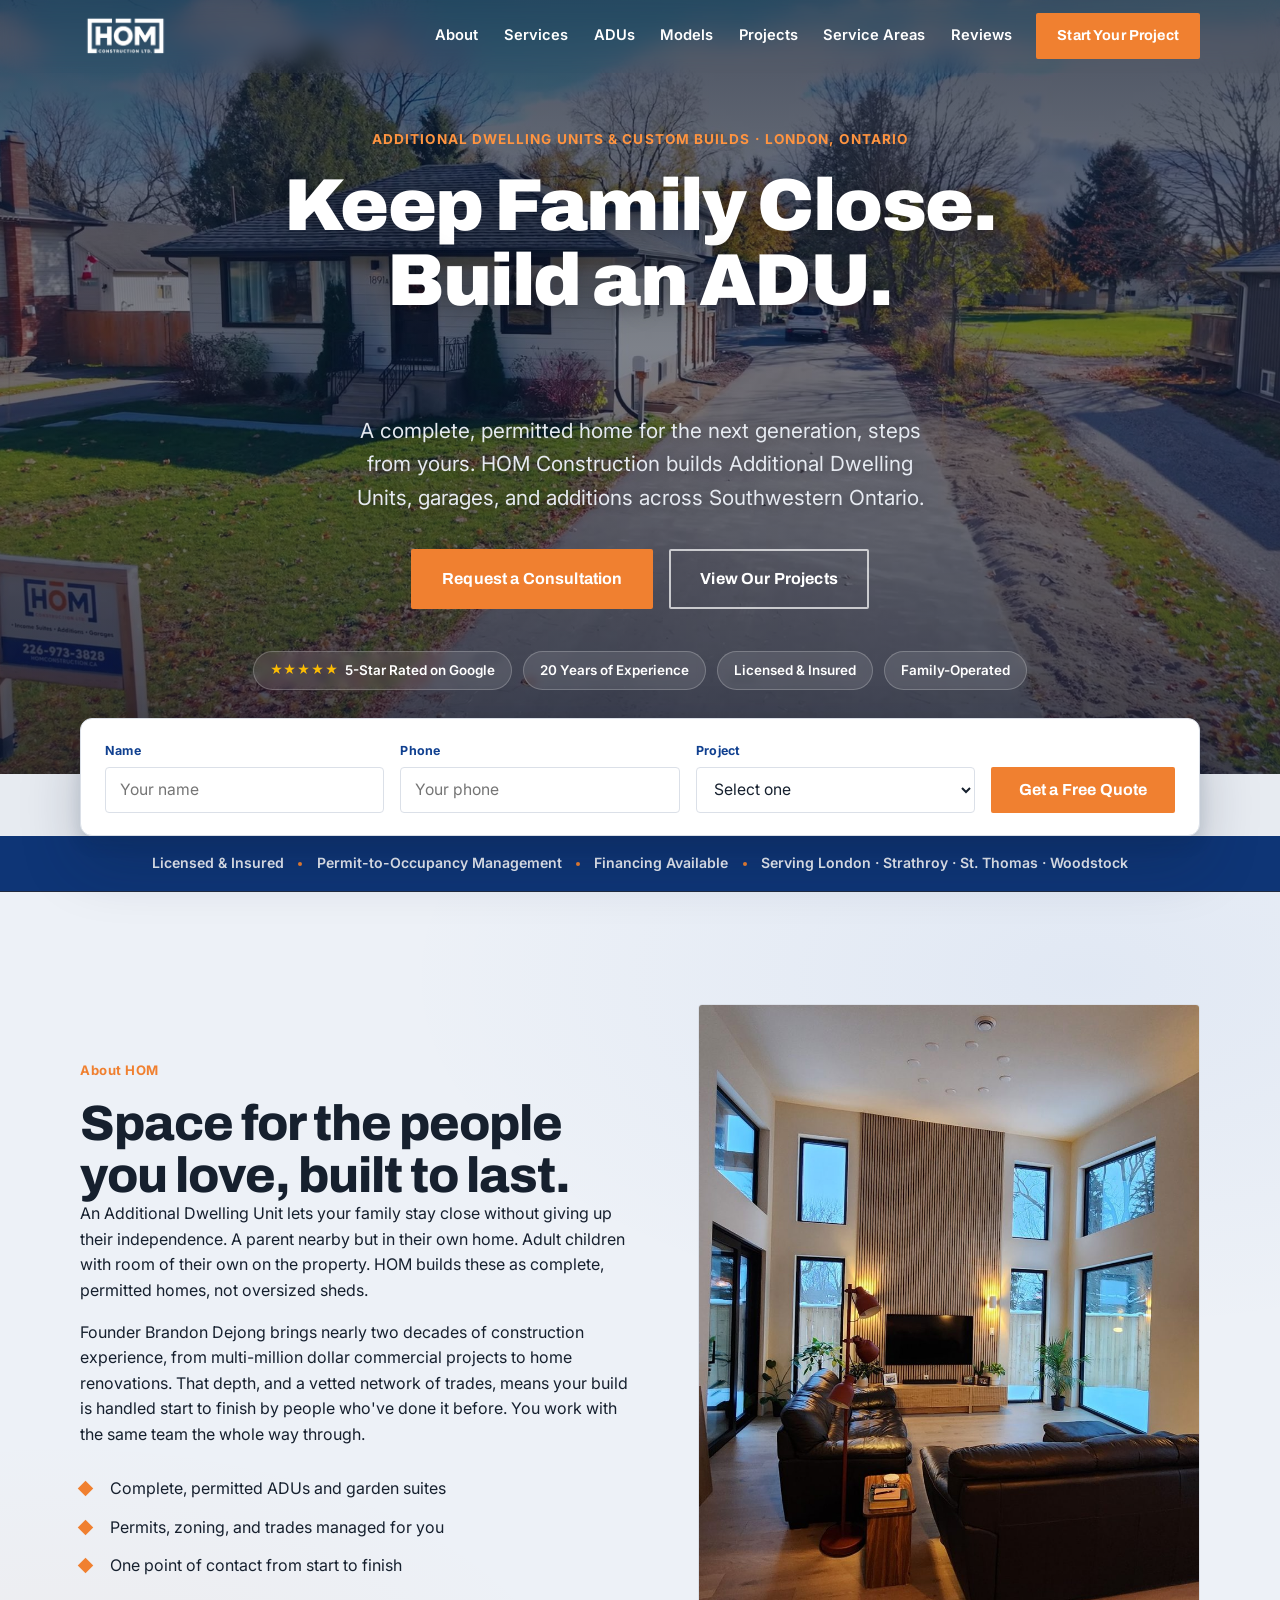
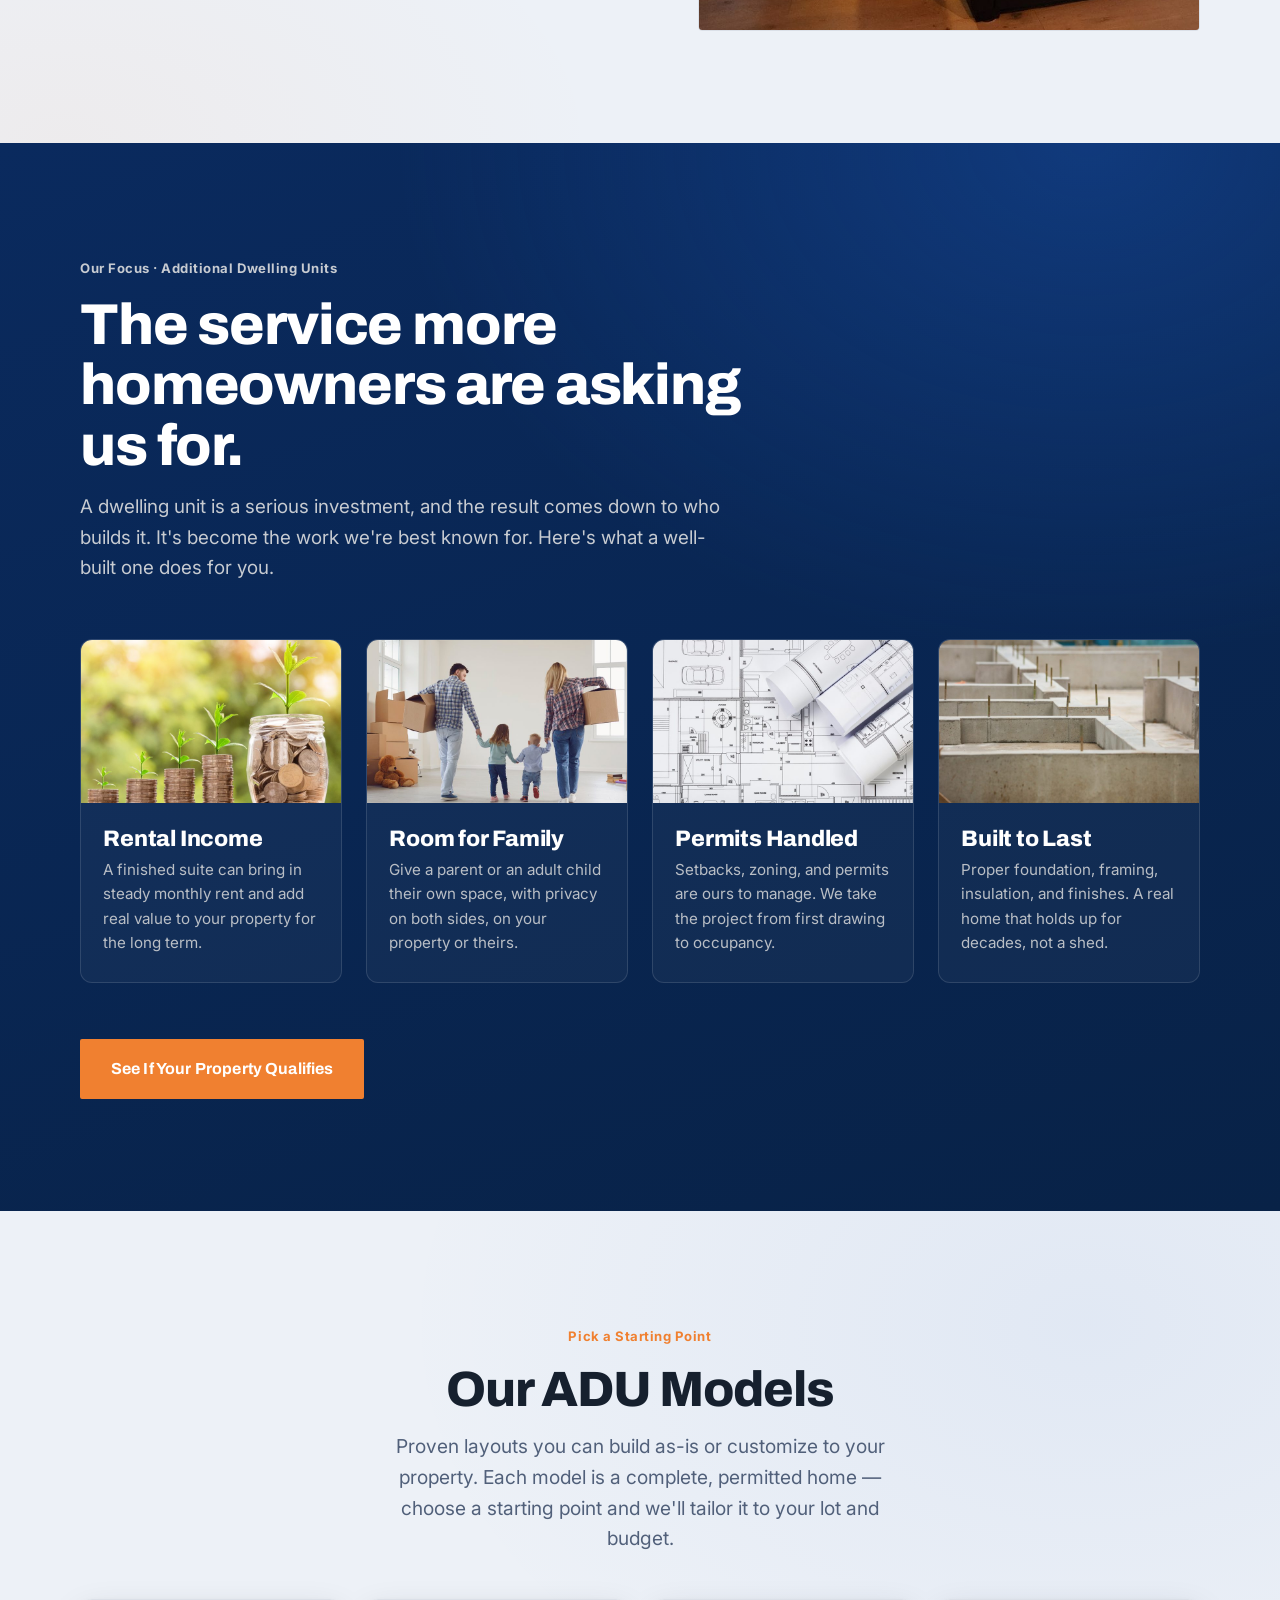
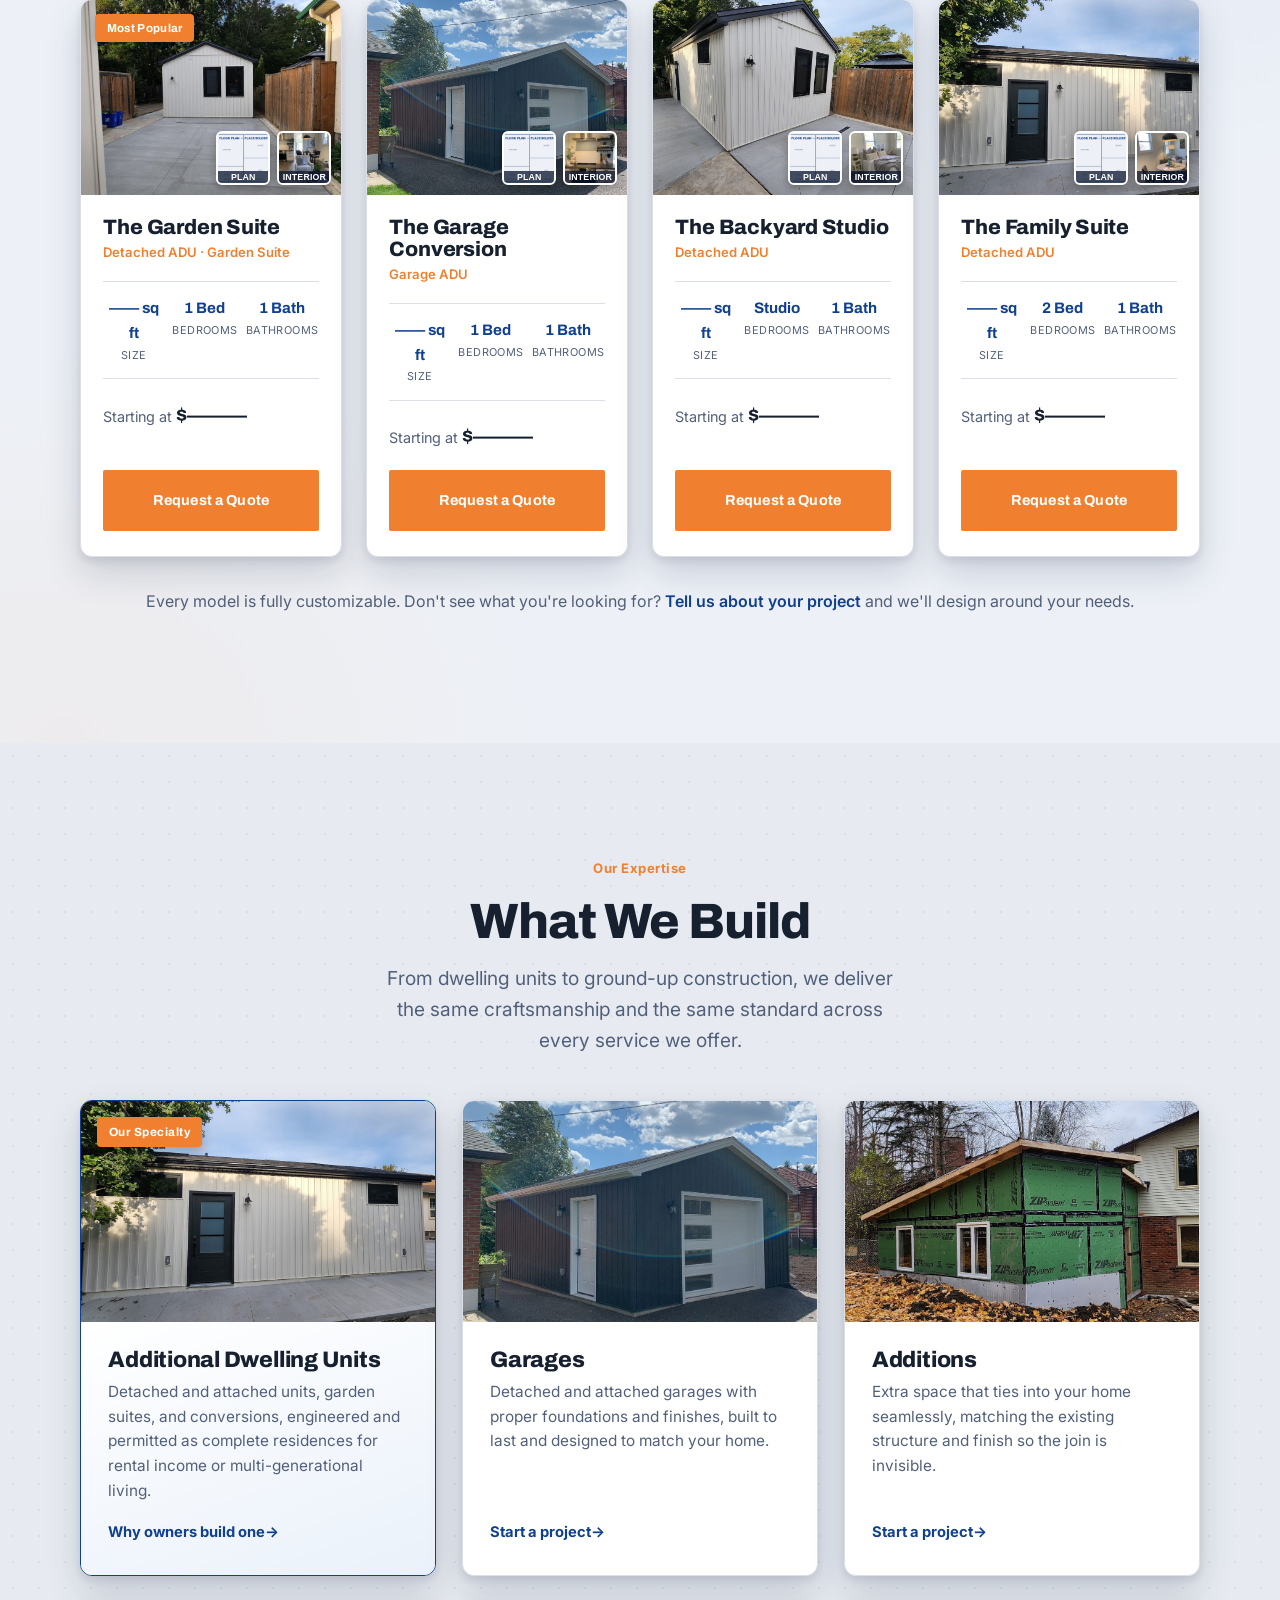
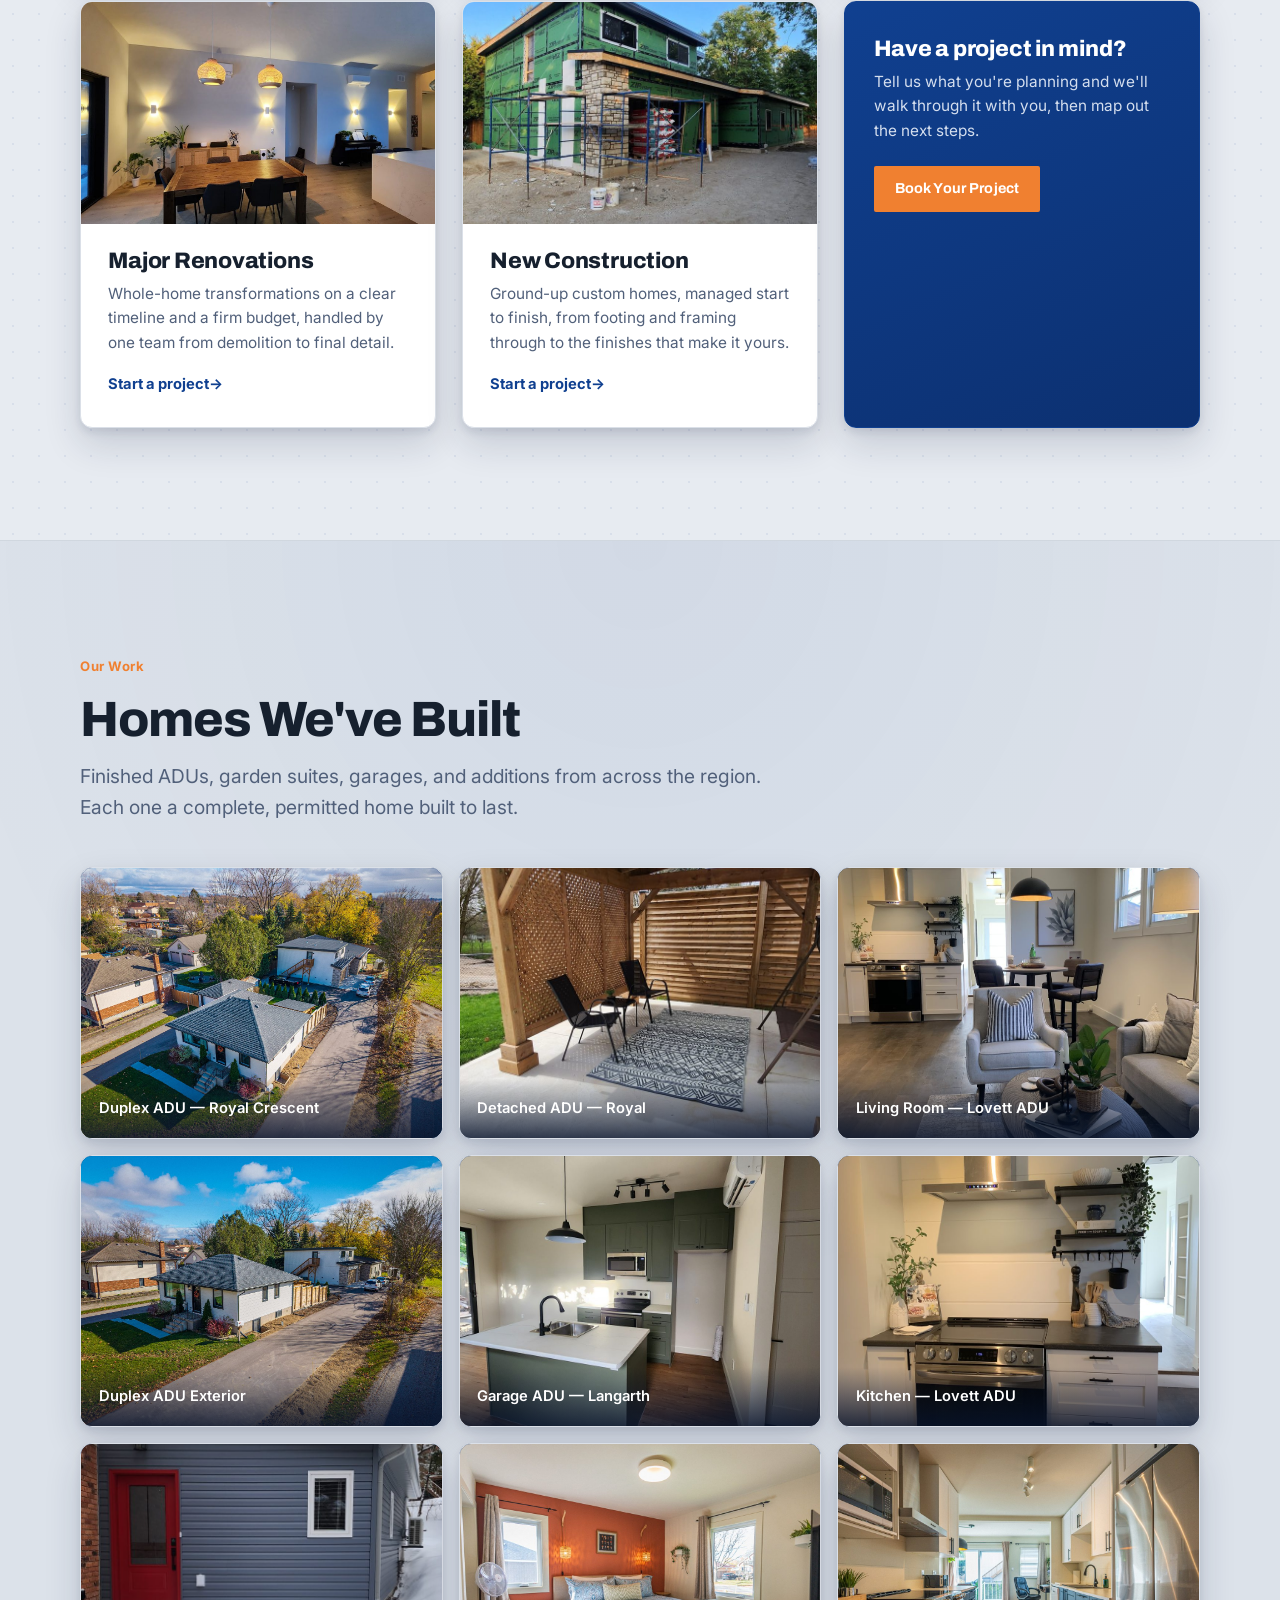
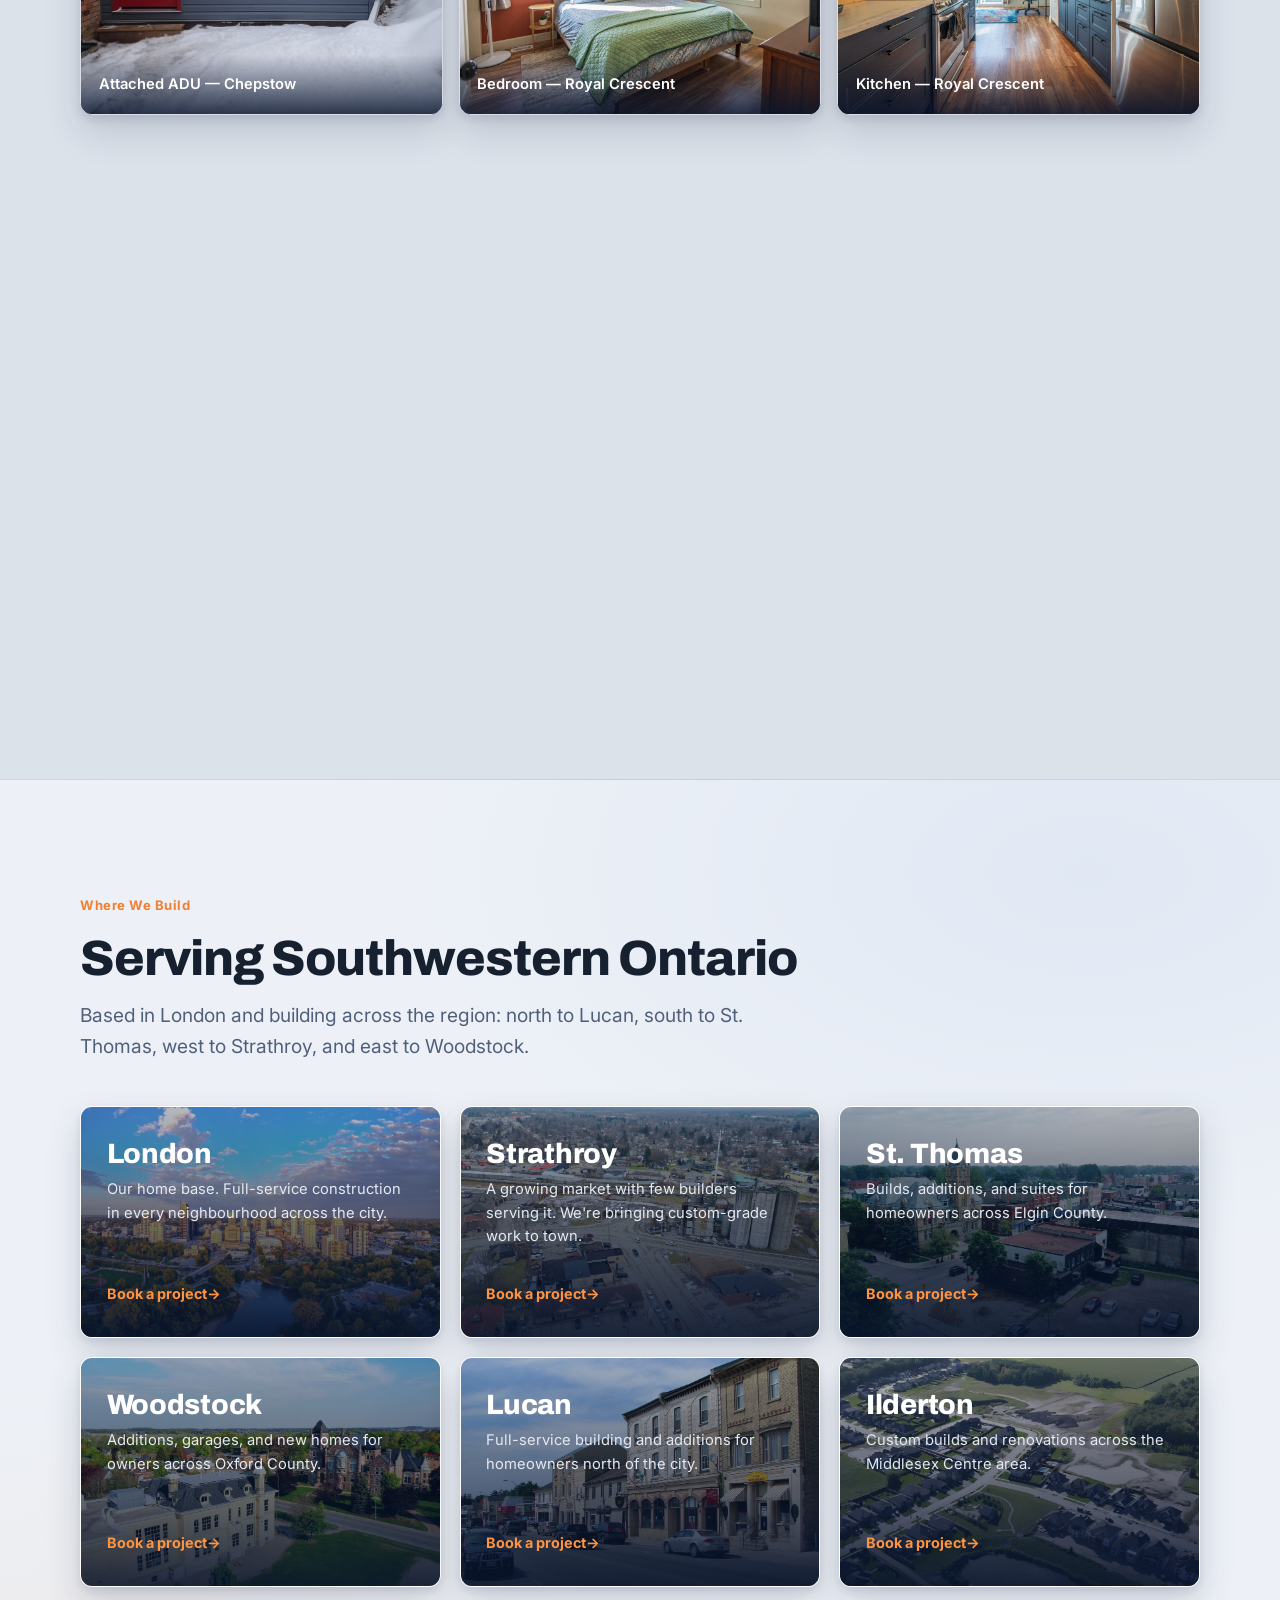
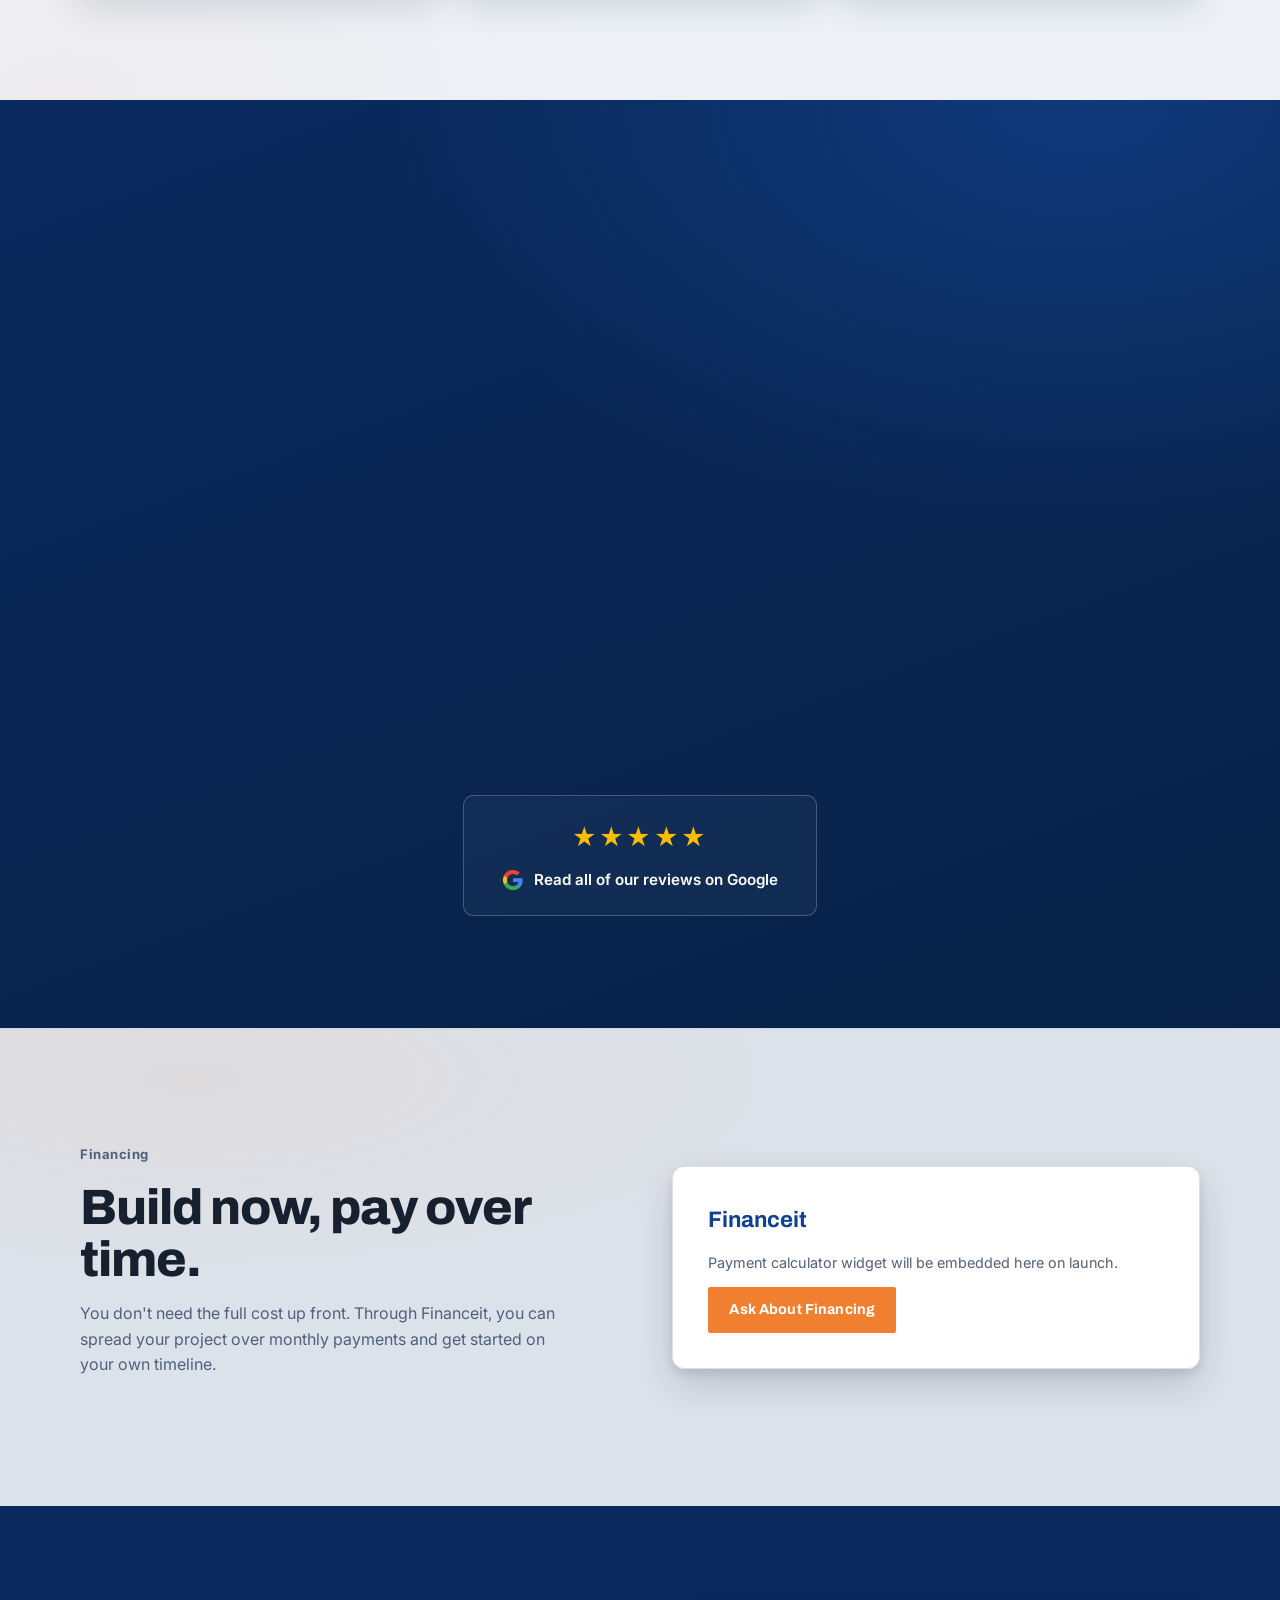
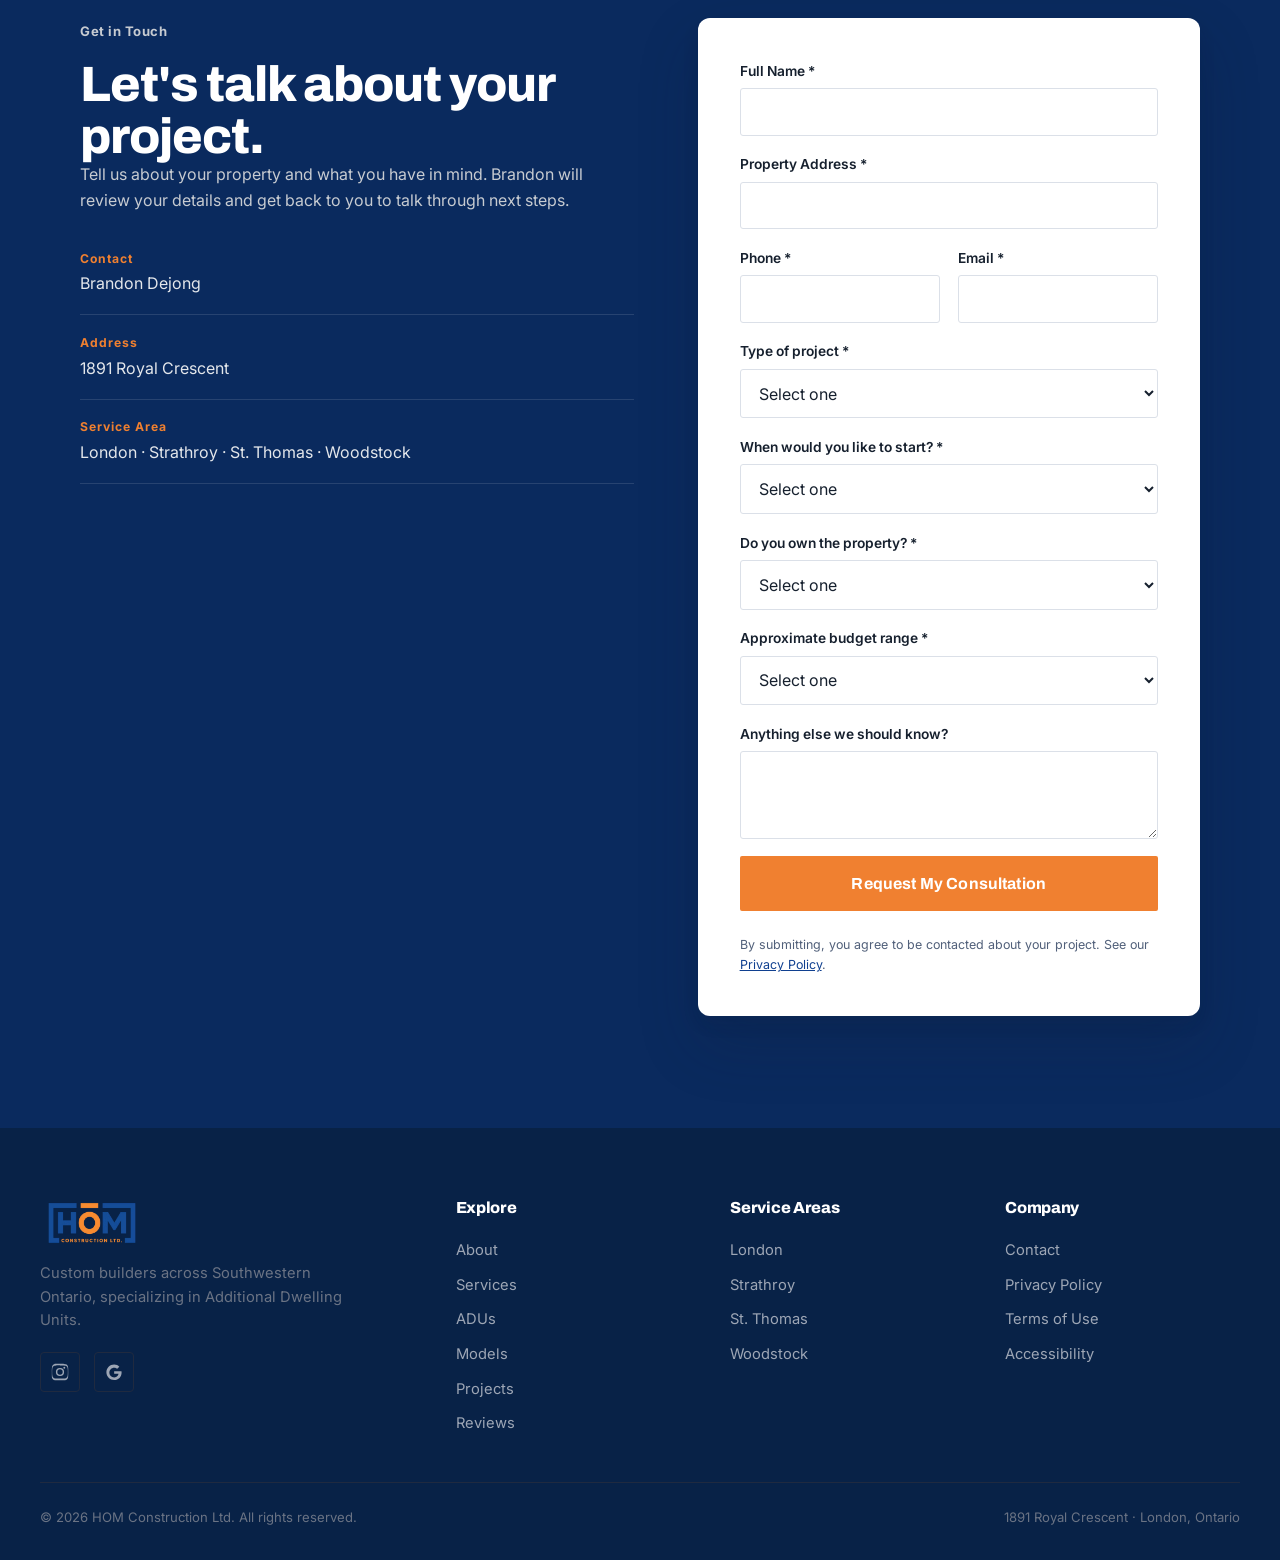
==== commit 4f87e14b: "Add files via upload" ====
--- a/index.html
+++ b/index.html
@@ -222,6 +222,7 @@
         <div class="model-media">
           <img src="assets/projects/garden-suite-white.jpg" alt="The Garden Suite model ADU" loading="lazy">
           <span class="model-badge">Most Popular</span>
+          <div class="model-thumbs"><button type="button" class="model-thumb" data-full="assets/models/plan-garden.jpg" data-cap="The Garden Suite — Floor Plan" aria-label="View The Garden Suite floor plan"><img src="assets/models/plan-garden.jpg" alt="The Garden Suite floor plan thumbnail" loading="lazy"><span>Plan</span></button><button type="button" class="model-thumb" data-full="assets/models/interior-garden.jpg" data-cap="The Garden Suite — Interior Concept" aria-label="View The Garden Suite interior concept"><img src="assets/models/interior-garden.jpg" alt="The Garden Suite interior concept thumbnail" loading="lazy"><span>Interior</span></button></div>
         </div>
         <div class="model-body">
           <h3>The Garden Suite</h3>
@@ -238,6 +239,7 @@
       <article class="model-card" data-stagger>
         <div class="model-media">
           <img src="assets/projects/garage-black.jpg" alt="The Garage Conversion model ADU" loading="lazy">
+          <div class="model-thumbs"><button type="button" class="model-thumb" data-full="assets/models/plan-garage.jpg" data-cap="The Garage Conversion — Floor Plan" aria-label="View The Garage Conversion floor plan"><img src="assets/models/plan-garage.jpg" alt="The Garage Conversion floor plan thumbnail" loading="lazy"><span>Plan</span></button><button type="button" class="model-thumb" data-full="assets/models/interior-garage.jpg" data-cap="The Garage Conversion — Interior Concept" aria-label="View The Garage Conversion interior concept"><img src="assets/models/interior-garage.jpg" alt="The Garage Conversion interior concept thumbnail" loading="lazy"><span>Interior</span></button></div>
         </div>
         <div class="model-body">
           <h3>The Garage Conversion</h3>
@@ -254,6 +256,7 @@
       <article class="model-card" data-stagger>
         <div class="model-media">
           <img src="assets/projects/adu-concrete.jpg" alt="The Backyard Studio model ADU" loading="lazy">
+          <div class="model-thumbs"><button type="button" class="model-thumb" data-full="assets/models/plan-studio.jpg" data-cap="The Backyard Studio — Floor Plan" aria-label="View The Backyard Studio floor plan"><img src="assets/models/plan-studio.jpg" alt="The Backyard Studio floor plan thumbnail" loading="lazy"><span>Plan</span></button><button type="button" class="model-thumb" data-full="assets/models/interior-studio.jpg" data-cap="The Backyard Studio — Interior Concept" aria-label="View The Backyard Studio interior concept"><img src="assets/models/interior-studio.jpg" alt="The Backyard Studio interior concept thumbnail" loading="lazy"><span>Interior</span></button></div>
         </div>
         <div class="model-body">
           <h3>The Backyard Studio</h3>
@@ -270,6 +273,7 @@
       <article class="model-card" data-stagger>
         <div class="model-media">
           <img src="assets/projects/adu-white-exterior.jpg" alt="The Family Suite model ADU" loading="lazy">
+          <div class="model-thumbs"><button type="button" class="model-thumb" data-full="assets/models/plan-family.jpg" data-cap="The Family Suite — Floor Plan" aria-label="View The Family Suite floor plan"><img src="assets/models/plan-family.jpg" alt="The Family Suite floor plan thumbnail" loading="lazy"><span>Plan</span></button><button type="button" class="model-thumb" data-full="assets/models/interior-family.jpg" data-cap="The Family Suite — Interior Concept" aria-label="View The Family Suite interior concept"><img src="assets/models/interior-family.jpg" alt="The Family Suite interior concept thumbnail" loading="lazy"><span>Interior</span></button></div>
         </div>
         <div class="model-body">
           <h3>The Family Suite</h3>
@@ -467,37 +471,43 @@
     <p class="section-lede">Based in London and building across the region: north to Lucan, south to St. Thomas, west to Strathroy, and east to Woodstock.</p>
     </div>
     <div class="areas-grid" data-reveal>
-      <a href="service-areas/london.html" class="area-card area-aerial" data-stagger style="--area-bg:url(assets/areas/london.jpg)">
+      <a href="service-areas/london.html" class="area-card area-aerial" data-stagger>
+        <img class="area-bg-img" src="assets/areas/london.jpg" alt="" aria-hidden="true" loading="lazy">
         <span class="area-overlay" aria-hidden="true"></span>
         <h3>London</h3>
         <p>Our home base. Full-service construction in every neighbourhood across the city.</p>
         <span class="area-link">Book a project</span>
       </a>
-      <a href="service-areas/strathroy.html" class="area-card area-aerial" data-stagger style="--area-bg:url(assets/areas/strathroy.jpg)">
+      <a href="service-areas/strathroy.html" class="area-card area-aerial" data-stagger>
+        <img class="area-bg-img" src="assets/areas/strathroy.jpg" alt="" aria-hidden="true" loading="lazy">
         <span class="area-overlay" aria-hidden="true"></span>
         <h3>Strathroy</h3>
         <p>A growing market with few builders serving it. We're bringing custom-grade work to town.</p>
         <span class="area-link">Book a project</span>
       </a>
-      <a href="service-areas/st-thomas.html" class="area-card area-aerial" data-stagger style="--area-bg:url(assets/areas/st-thomas.jpg)">
+      <a href="service-areas/st-thomas.html" class="area-card area-aerial" data-stagger>
+        <img class="area-bg-img" src="assets/areas/st-thomas.jpg" alt="" aria-hidden="true" loading="lazy">
         <span class="area-overlay" aria-hidden="true"></span>
         <h3>St. Thomas</h3>
         <p>Builds, additions, and suites for homeowners across Elgin County.</p>
         <span class="area-link">Book a project</span>
       </a>
-      <a href="service-areas/woodstock.html" class="area-card area-aerial" data-stagger style="--area-bg:url(assets/areas/woodstock.jpg)">
+      <a href="service-areas/woodstock.html" class="area-card area-aerial" data-stagger>
+        <img class="area-bg-img" src="assets/areas/woodstock.jpg" alt="" aria-hidden="true" loading="lazy">
         <span class="area-overlay" aria-hidden="true"></span>
         <h3>Woodstock</h3>
         <p>Additions, garages, and new homes for owners across Oxford County.</p>
         <span class="area-link">Book a project</span>
       </a>
-      <a href="#contact" class="area-card area-aerial" data-stagger style="--area-bg:url(assets/areas/lucan.jpg)">
+      <a href="#contact" class="area-card area-aerial" data-stagger>
+        <img class="area-bg-img" src="assets/areas/lucan.jpg" alt="" aria-hidden="true" loading="lazy">
         <span class="area-overlay" aria-hidden="true"></span>
         <h3>Lucan</h3>
         <p>Full-service building and additions for homeowners north of the city.</p>
         <span class="area-link">Book a project</span>
       </a>
-      <a href="#contact" class="area-card area-aerial" data-stagger style="--area-bg:url(assets/areas/ilderton.jpg)">
+      <a href="#contact" class="area-card area-aerial" data-stagger>
+        <img class="area-bg-img" src="assets/areas/ilderton.jpg" alt="" aria-hidden="true" loading="lazy">
         <span class="area-overlay" aria-hidden="true"></span>
         <h3>Ilderton</h3>
         <p>Custom builds and renovations across the Middlesex Centre area.</p>
--- a/css/style.css
+++ b/css/style.css
@@ -298,8 +298,21 @@
 }
 .model-card:hover{transform:translateY(-5px);box-shadow:var(--shadow-lg)}
 .model-media{position:relative;aspect-ratio:4/3;overflow:hidden}
-.model-media img{width:100%;height:100%;object-fit:cover;transition:transform .4s cubic-bezier(.2,.7,.2,1)}
-.model-card:hover .model-media img{transform:scale(1.05)}
+.model-media > img{width:100%;height:100%;object-fit:cover;transition:transform .4s cubic-bezier(.2,.7,.2,1)}
+.model-card:hover .model-media > img{transform:scale(1.05)}
+/* Floor-plan + interior thumbnails (bottom-right of the photo) */
+.model-thumbs{position:absolute;right:.6rem;bottom:.6rem;z-index:2;display:flex;gap:.45rem}
+.model-thumb{
+  position:relative;width:54px;height:54px;padding:0;border:2px solid #fff;border-radius:6px;
+  overflow:hidden;cursor:pointer;background:#fff;box-shadow:0 3px 10px rgba(0,0,0,.3);
+  transition:transform .18s ease,border-color .18s ease;
+}
+.model-thumb:hover{transform:translateY(-2px) scale(1.04);border-color:var(--orange)}
+.model-thumb img{width:100%;height:100%;object-fit:cover;display:block}
+.model-thumb span{
+  position:absolute;left:0;right:0;bottom:0;font-size:.55rem;font-weight:700;letter-spacing:.02em;
+  color:#fff;background:rgba(8,20,45,.75);text-align:center;padding:1px 0;text-transform:uppercase;
+}
 .model-badge{
   position:absolute;top:.9rem;left:.9rem;background:var(--orange);color:#fff;
   font-family:var(--font-display);font-weight:700;font-size:.72rem;letter-spacing:.03em;
@@ -398,6 +411,7 @@
 .lb-nav:hover{background:var(--orange);border-color:var(--orange)}
 .lb-prev{left:clamp(.6rem,3vw,2rem)}
 .lb-next{right:clamp(.6rem,3vw,2rem)}
+.lightbox.lb-single .lb-nav{display:none}
 @media (max-width:640px){
   .lb-nav{width:42px;height:42px;font-size:1.5rem}
   .lb-figure img{max-height:70vh}
@@ -442,12 +456,11 @@
 .area-link{color:var(--steel);font-weight:700;font-size:.9rem;margin-top:auto;padding-top:1.1rem}
 /* Aerial-background variant */
 .area-aerial{position:relative;overflow:hidden;border-color:transparent;min-height:230px}
-.area-aerial::before{
-  content:"";position:absolute;inset:0;z-index:0;
-  background:var(--area-bg) center/cover no-repeat;
+.area-bg-img{
+  position:absolute;inset:0;z-index:0;width:100%;height:100%;object-fit:cover;
   transition:transform .5s cubic-bezier(.2,.7,.2,1);
 }
-.area-aerial:hover::before{transform:scale(1.06)}
+.area-aerial:hover .area-bg-img{transform:scale(1.06)}
 .area-overlay{
   position:absolute;inset:0;z-index:1;
   background:linear-gradient(180deg,rgba(8,20,45,.3) 0%,rgba(8,20,45,.6) 55%,rgba(8,20,45,.9) 100%);
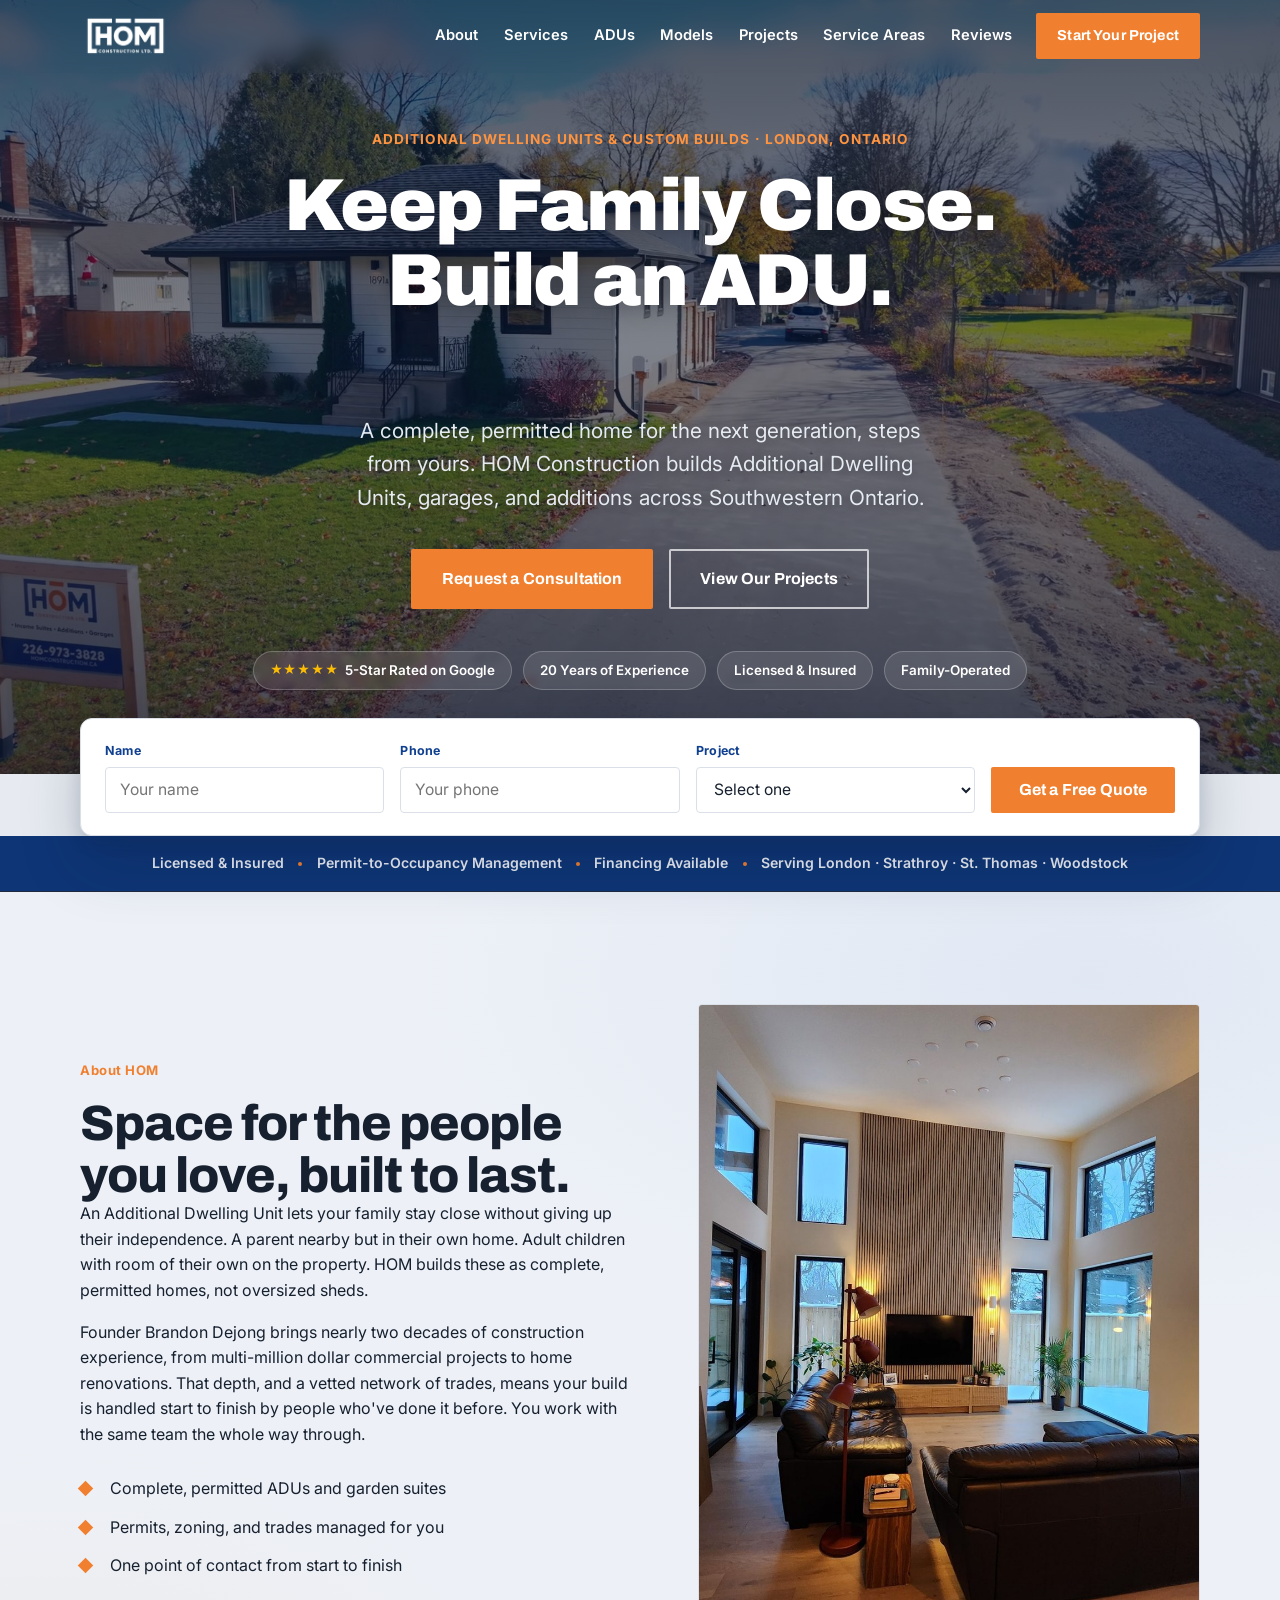
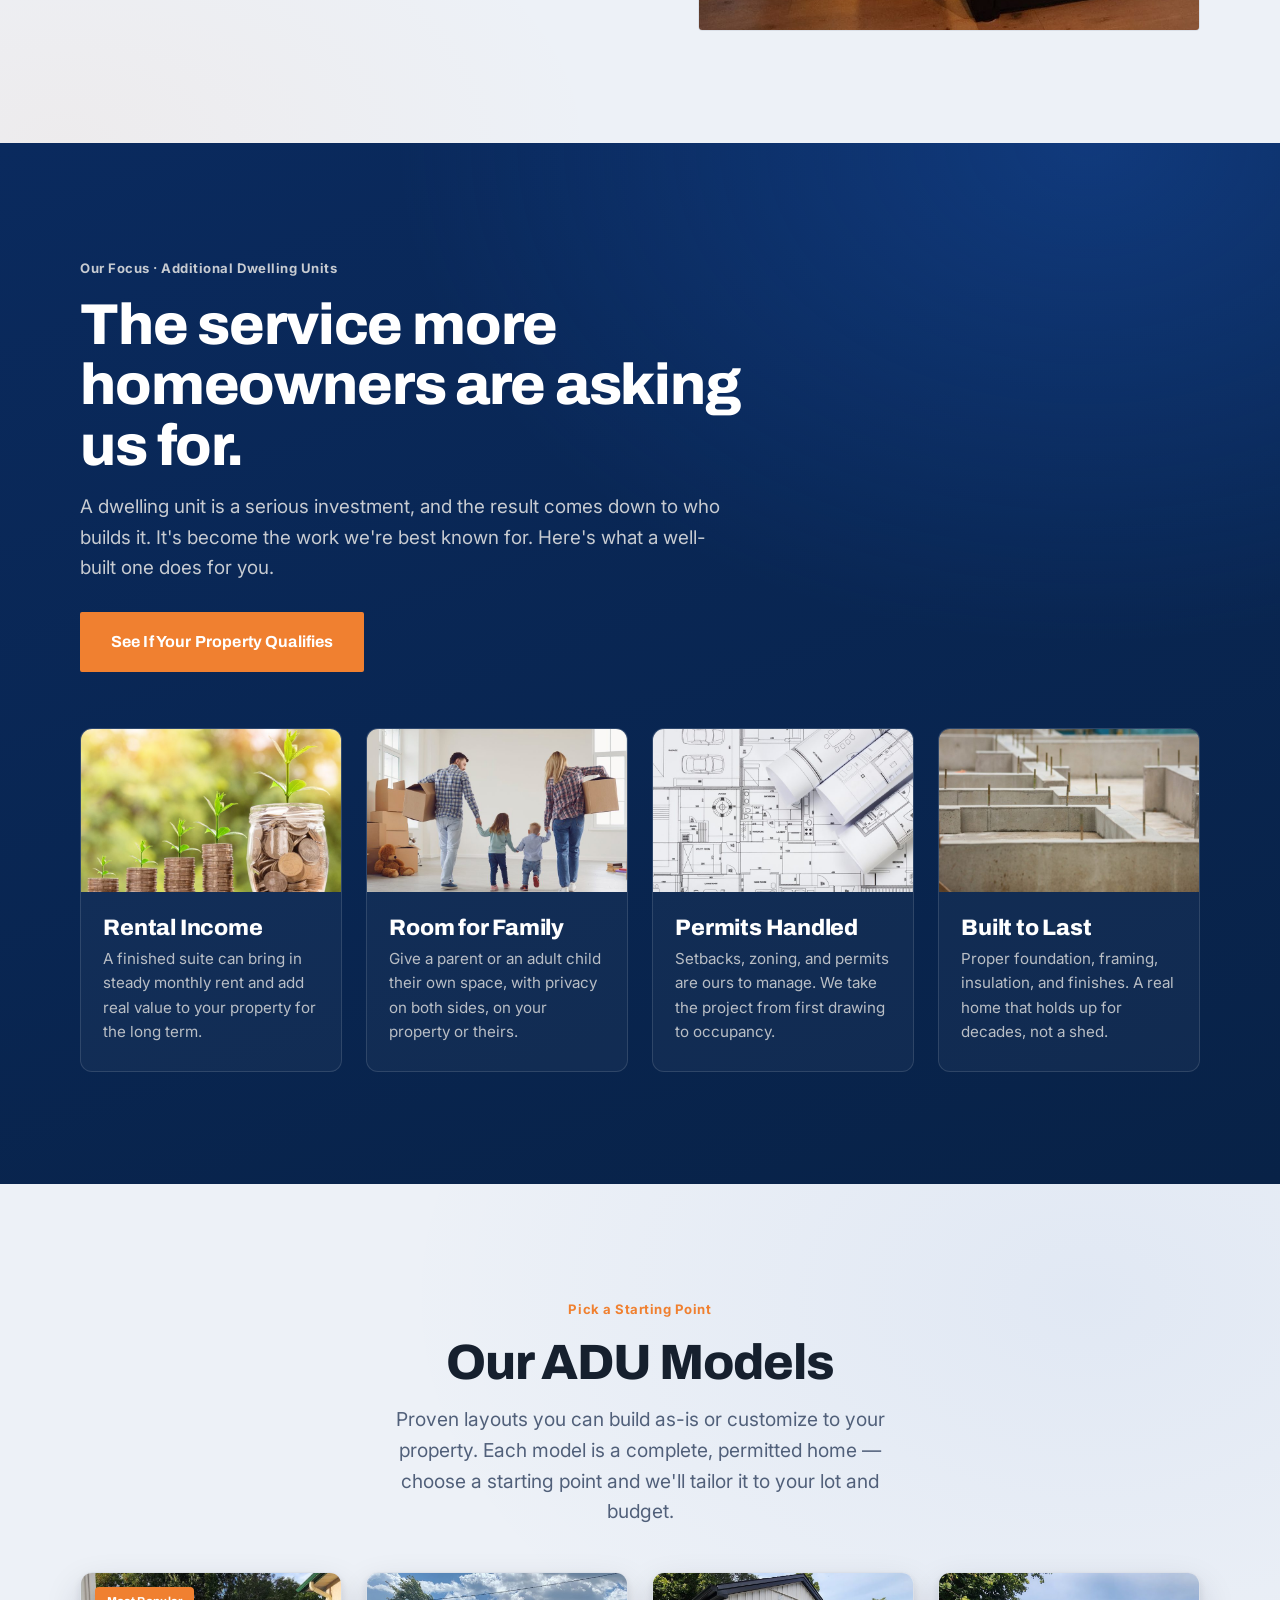
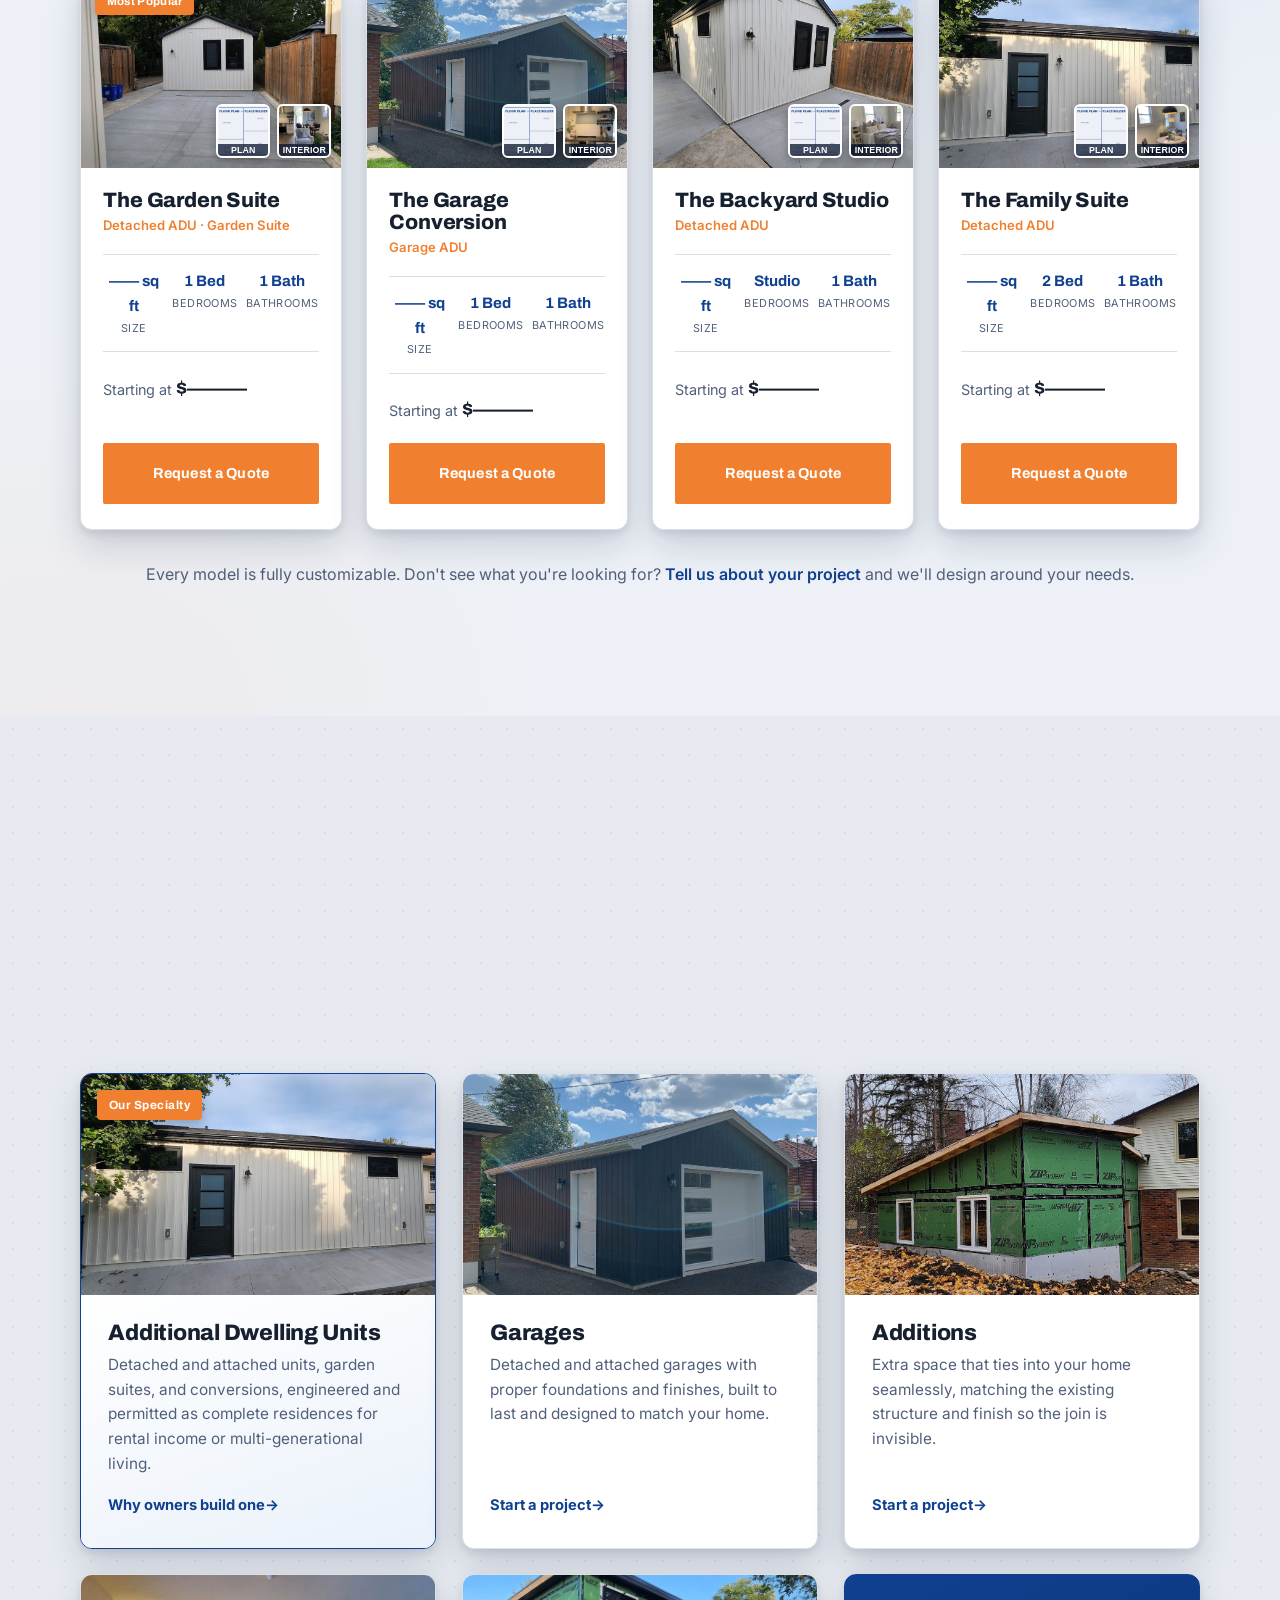
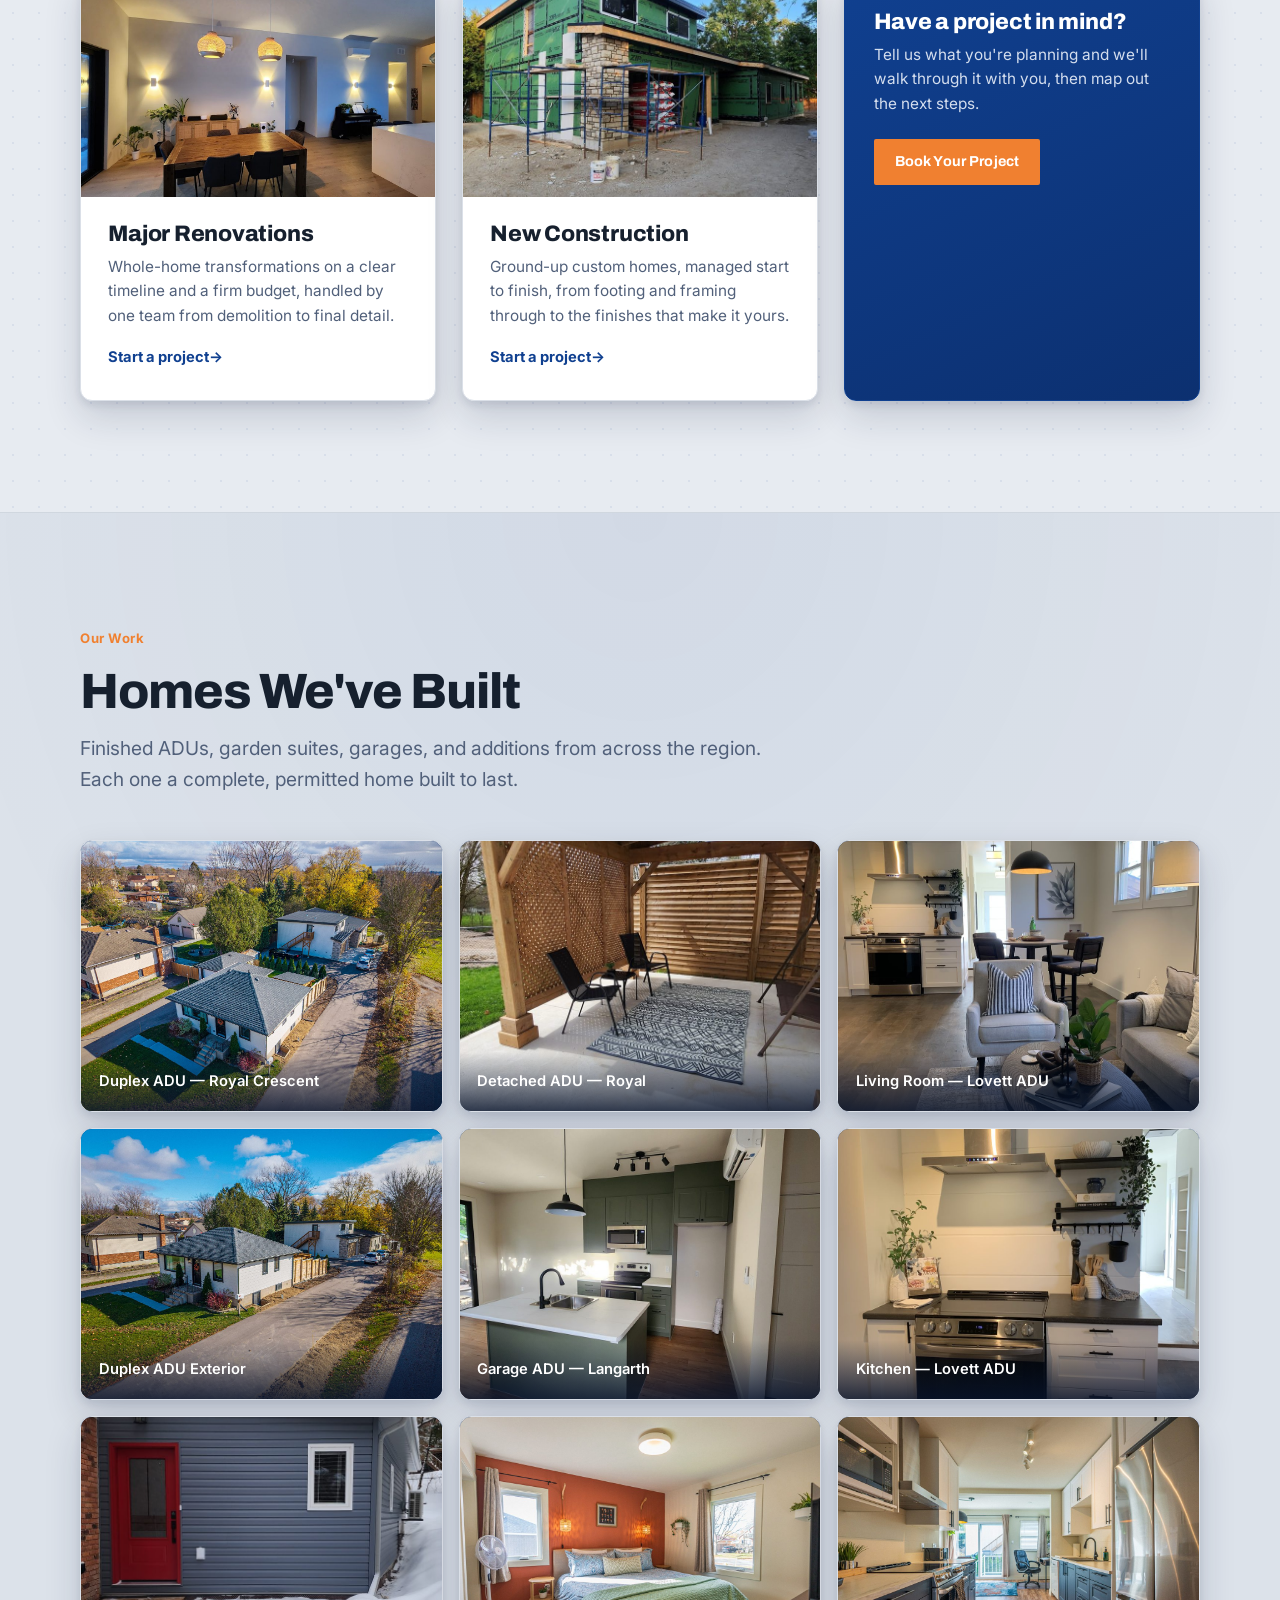
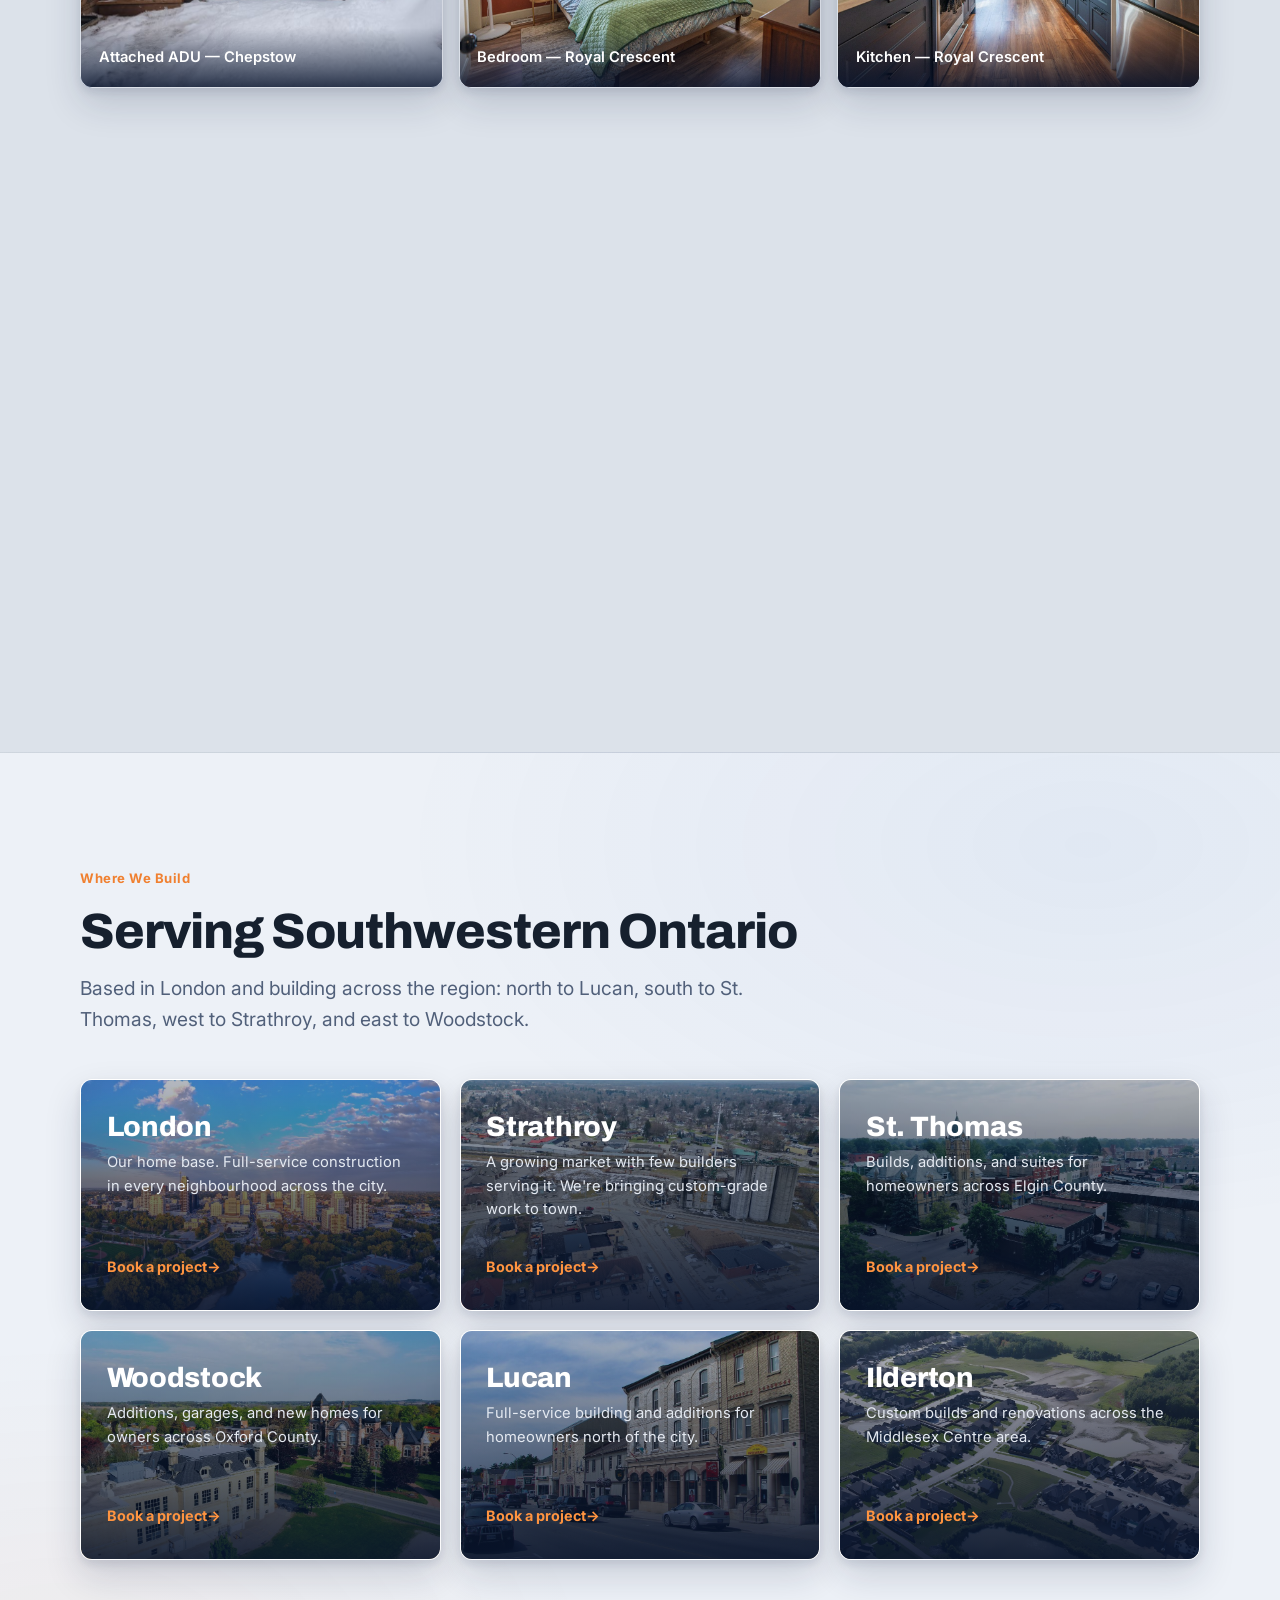
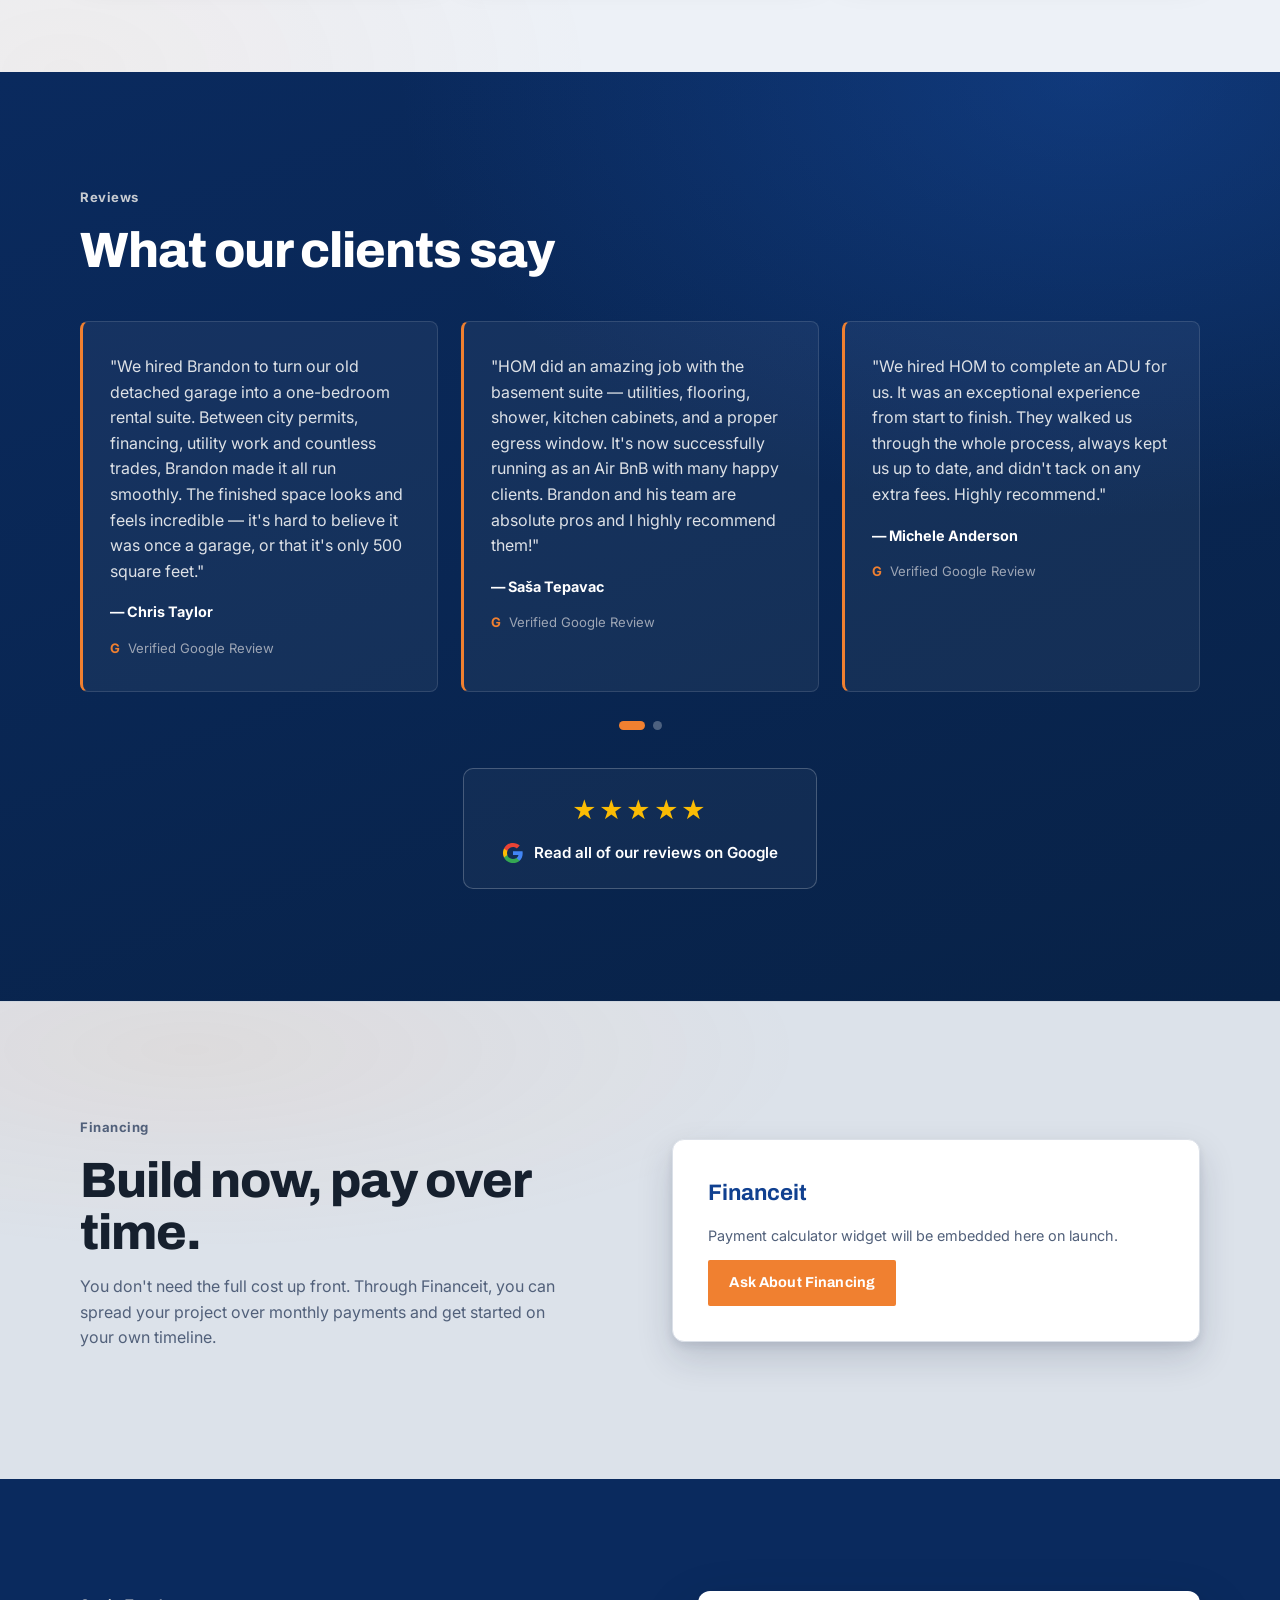
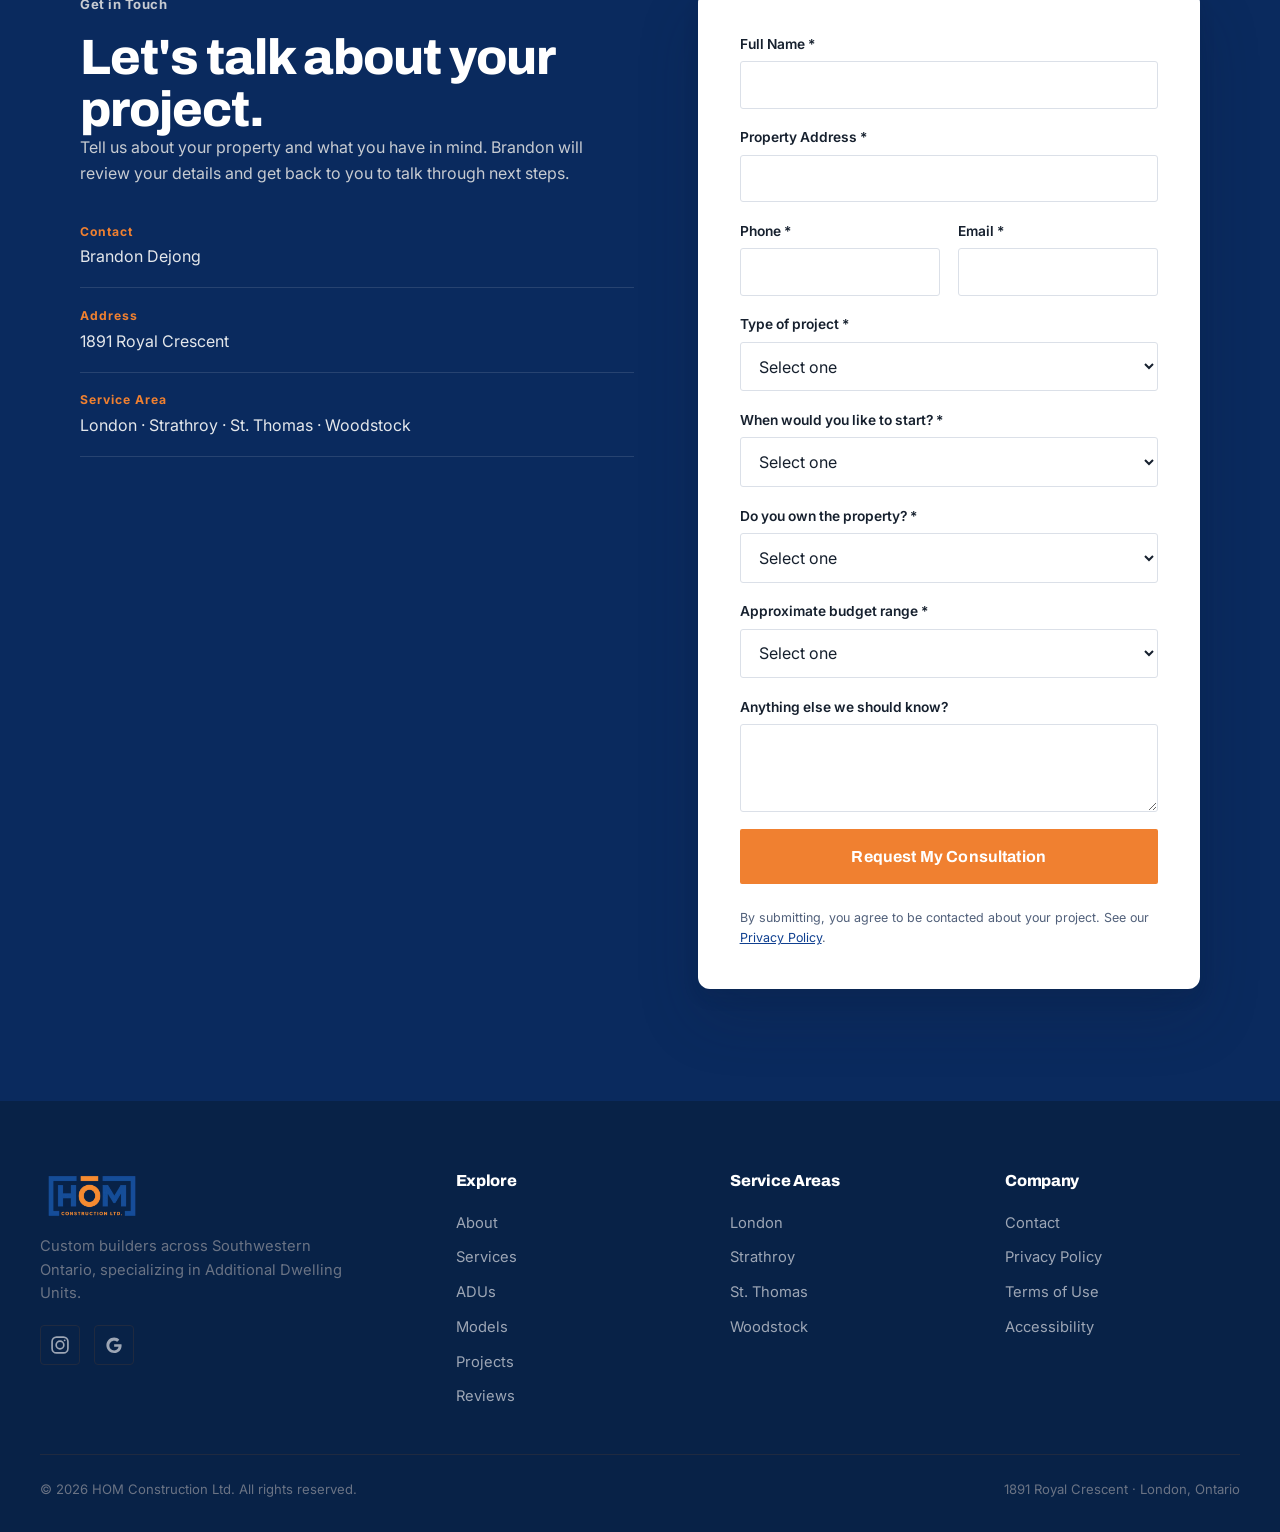
==== commit 85fb598f: "Add files via upload" ====
--- a/index.html
+++ b/index.html
@@ -170,6 +170,7 @@
       <p class="section-tag">Our Focus · Additional Dwelling Units</p>
       <h2>The service more homeowners are asking us for.</h2>
       <p class="adu-intro">A dwelling unit is a serious investment, and the result comes down to who builds it. It's become the work we're best known for. Here's what a well-built one does for you.</p>
+      <div class="adu-cta-top"><a href="#contact" class="btn">See If Your Property Qualifies</a></div>
     </div>
     <div class="feature-grid" data-reveal>
       <article class="feature-card" data-stagger>
@@ -200,9 +201,6 @@
           <p>Proper foundation, framing, insulation, and finishes. A real home that holds up for decades, not a shed.</p>
         </div>
       </article>
-    </div>
-    <div class="adu-cta">
-      <a href="#contact" class="btn">See If Your Property Qualifies</a>
     </div>
   </div>
 </section>
@@ -698,7 +696,11 @@
       <p>Custom builders across Southwestern Ontario, specializing in Additional Dwelling Units.</p>
       <div class="social-row">
         <a href="https://www.instagram.com/homconstructionltd/" target="_blank" rel="noopener" aria-label="HOM Construction on Instagram">
-          <svg viewBox="0 0 24 24" aria-hidden="true"><path d="M12 2.2c3.2 0 3.6 0 4.9.1 1.2.1 1.8.3 2.2.4.6.2 1 .5 1.4.9.4.4.7.8.9 1.4.2.4.4 1 .4 2.2.1 1.3.1 1.7.1 4.9s0 3.6-.1 4.9c-.1 1.2-.3 1.8-.4 2.2-.2.6-.5 1-.9 1.4-.4.4-.8.7-1.4.9-.4.2-1 .4-2.2.4-1.3.1-1.7.1-4.9.1s-3.6 0-4.9-.1c-1.2-.1-1.8-.3-2.2-.4-.6-.2-1-.5-1.4-.9-.4-.4-.7-.8-.9-1.4-.2-.4-.4-1-.4-2.2C2.2 15.6 2.2 15.2 2.2 12s0-3.6.1-4.9c.1-1.2.3-1.8.4-2.2.2-.6.5-1 .9-1.4.4-.4.8-.7 1.4-.9.4-.2 1-.4 2.2-.4C8.4 2.2 8.8 2.2 12 2.2zm0 1.8c-3.1 0-3.5 0-4.7.1-1.1.1-1.7.2-2.1.4-.5.2-.9.4-1.3.8-.4.4-.6.8-.8 1.3-.2.4-.3 1-.4 2.1C2.6 10 2.6 10.4 2.6 12s0 2 .1 3.2c.1 1.1.2 1.7.4 2.1.2.5.4.9.8 1.3.4.4.8.6 1.3.8.4.2 1 .3 2.1.4 1.2.1 1.6.1 4.7.1s3.5 0 4.7-.1c1.1-.1 1.7-.2 2.1-.4.5-.2.9-.4 1.3-.8.4-.4.6-.8.8-1.3.2-.4.3-1 .4-2.1.1-1.2.1-1.6.1-3.2s0-2-.1-3.2c-.1-1.1-.2-1.7-.4-2.1-.2-.5-.4-.9-.8-1.3-.4-.4-.8-.6-1.3-.8-.4-.2-1-.3-2.1-.4-1.2-.1-1.6-.1-4.7-.1zm0 3.1a4.9 4.9 0 110 9.8 4.9 4.9 0 010-9.8zm0 8.1a3.2 3.2 0 100-6.4 3.2 3.2 0 000 6.4zm6.3-8.3a1.15 1.15 0 11-2.3 0 1.15 1.15 0 012.3 0z"/></svg>
+          <svg viewBox="0 0 24 24" aria-hidden="true" fill="none" stroke="currentColor" stroke-width="2" stroke-linecap="round" stroke-linejoin="round">
+            <rect x="2.5" y="2.5" width="19" height="19" rx="5.4"/>
+            <circle cx="12" cy="12" r="4.6"/>
+            <circle cx="17.6" cy="6.4" r="1.1" fill="currentColor" stroke="none"/>
+          </svg>
         </a>
         <a href="https://share.google/WOeoYm1ViX1rlSRPR" target="_blank" rel="noopener" aria-label="HOM Construction on Google">
           <svg viewBox="0 0 24 24" aria-hidden="true"><path d="M21.35 11.1h-9.17v2.98h5.27c-.23 1.5-1.64 4.4-5.27 4.4-3.17 0-5.76-2.62-5.76-5.85s2.59-5.85 5.76-5.85c1.8 0 3.01.77 3.7 1.43l2.52-2.43C16.9 3.9 14.77 3 12.18 3 7.03 3 2.86 7.17 2.86 12.3s4.17 9.3 9.32 9.3c5.38 0 8.94-3.78 8.94-9.11 0-.61-.07-1.08-.17-1.39z"/></svg>
--- a/css/style.css
+++ b/css/style.css
@@ -287,7 +287,7 @@
 .feature-text{padding:1.5rem 1.4rem 1.7rem}
 .feature-card h3{margin-bottom:.5rem}
 .feature-card p{color:#B9Bec5;font-size:.95rem;margin:0}
-.adu-cta{margin-top:clamp(2.5rem,5vw,3.5rem)}
+.adu-cta-top{margin-top:1.8rem}
 
 /* ---------- ADU Models ---------- */
 .models-grid{display:grid;grid-template-columns:repeat(4,1fr);gap:1.5rem;margin-top:2.8rem}
@@ -558,7 +558,13 @@
 /* ---------- Legal / area page body ---------- */
 .page-hero{background:var(--ink);color:#fff;padding:clamp(5rem,9vw,7rem) 0 clamp(3rem,6vw,4rem)}
 .page-hero h1{font-size:clamp(2.2rem,5vw,3.4rem);max-width:20ch}
-.page-hero .eyebrow{color:var(--steel-bright)}
+.page-hero .eyebrow{color:var(--orange-bright)}
+/* Aerial background variant for service-area pages */
+.page-hero-aerial{position:relative;overflow:hidden;isolation:isolate;padding-top:clamp(7rem,12vw,9rem)}
+.page-hero-bg{position:absolute;inset:0;z-index:-2;width:100%;height:100%;object-fit:cover}
+.page-hero-overlay{position:absolute;inset:0;z-index:-1;
+  background:linear-gradient(180deg,rgba(8,20,45,.78) 0%,rgba(8,20,45,.66) 55%,rgba(8,20,45,.85) 100%);}
+.page-hero-aerial .wrap{position:relative;z-index:1}
 .doc-body{padding:clamp(3rem,7vw,5rem) 0;max-width:800px}
 .doc-body h2{font-size:clamp(1.4rem,3vw,1.9rem);margin:2.4rem 0 .9rem}
 .doc-body h3{margin:1.6rem 0 .6rem}
@@ -638,7 +644,9 @@
   color:var(--concrete);transition:border-color .2s,color .2s,background .2s;
 }
 .social-row a:hover{border-color:var(--orange);color:var(--orange)}
-.social-row svg{width:20px;height:20px;fill:currentColor}
+.social-row svg{width:20px;height:20px}
+.social-row svg[fill="none"]{stroke:currentColor}
+.social-row svg:not([fill="none"]){fill:currentColor}
 
 /* ---------- Review meta (verified badge) ---------- */
 .review-source{display:flex;align-items:center;gap:.5rem;margin-top:.9rem;font-size:.82rem;color:var(--concrete)}
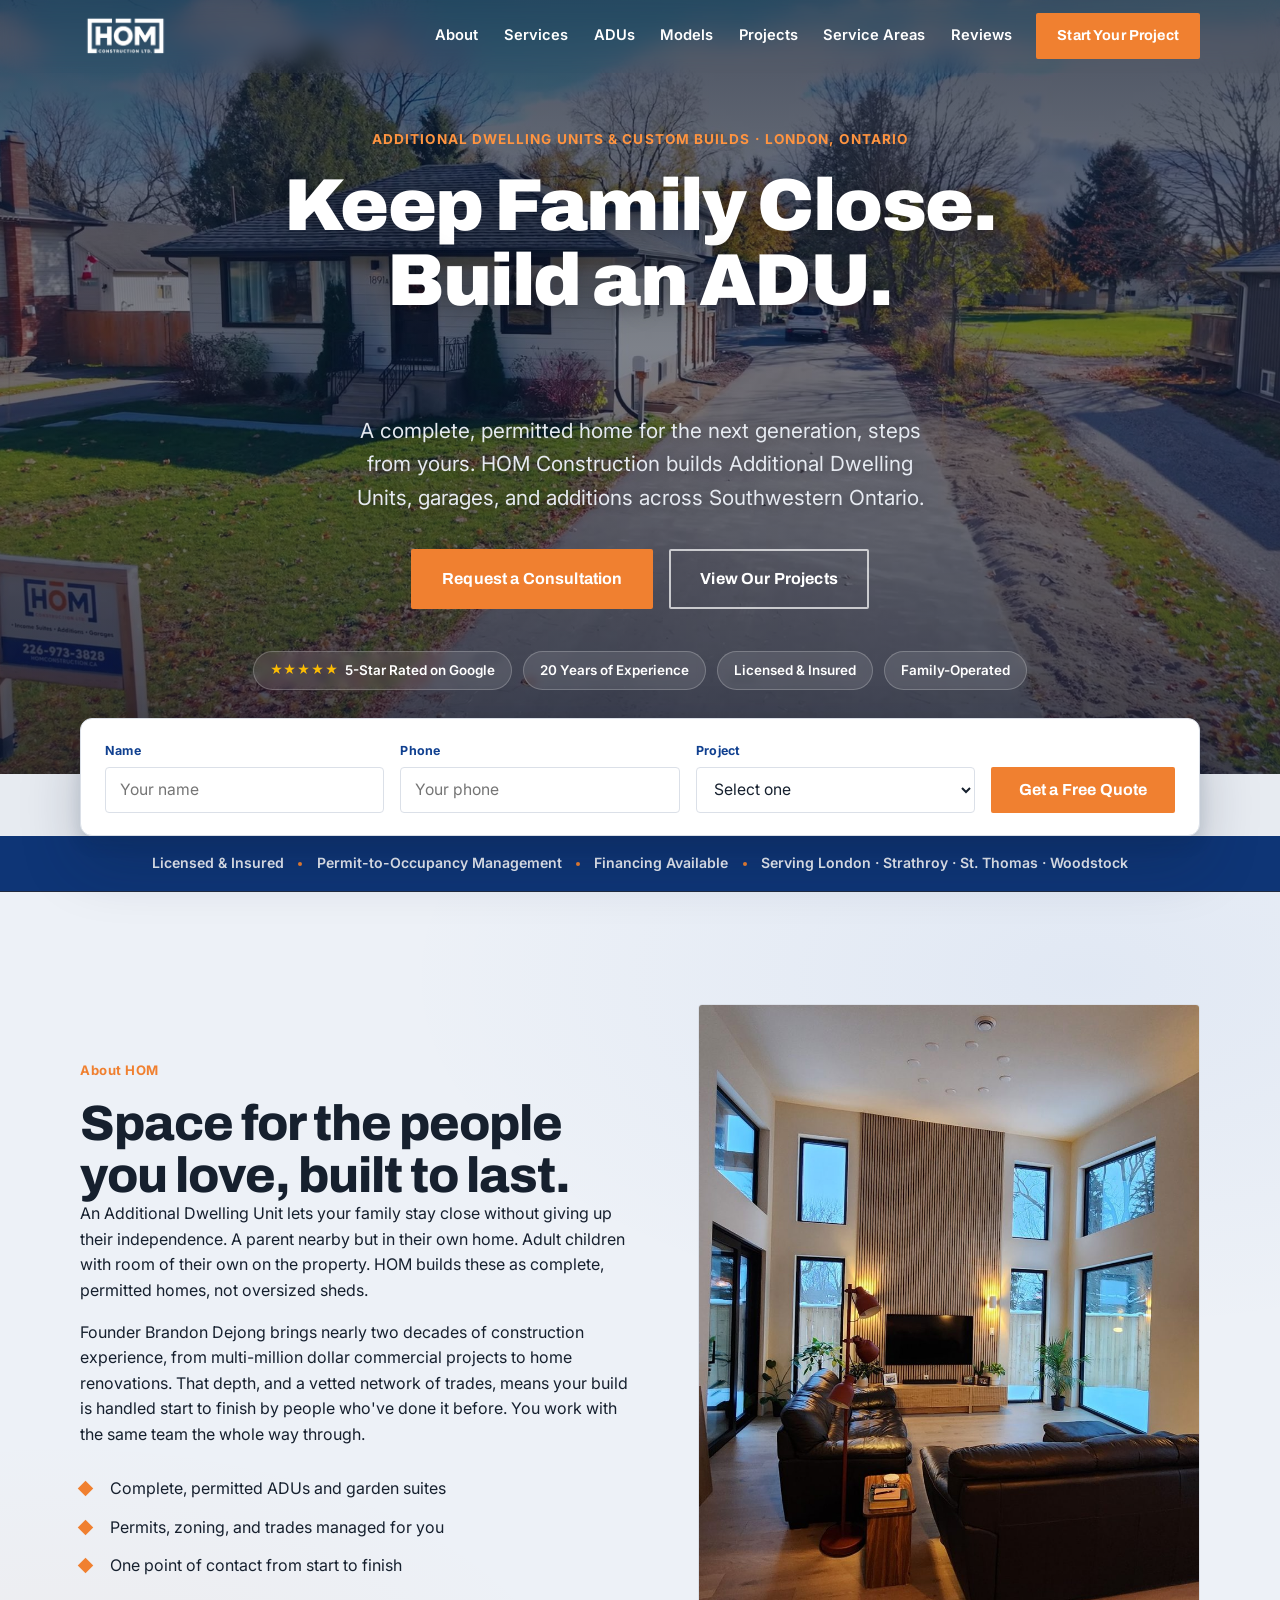
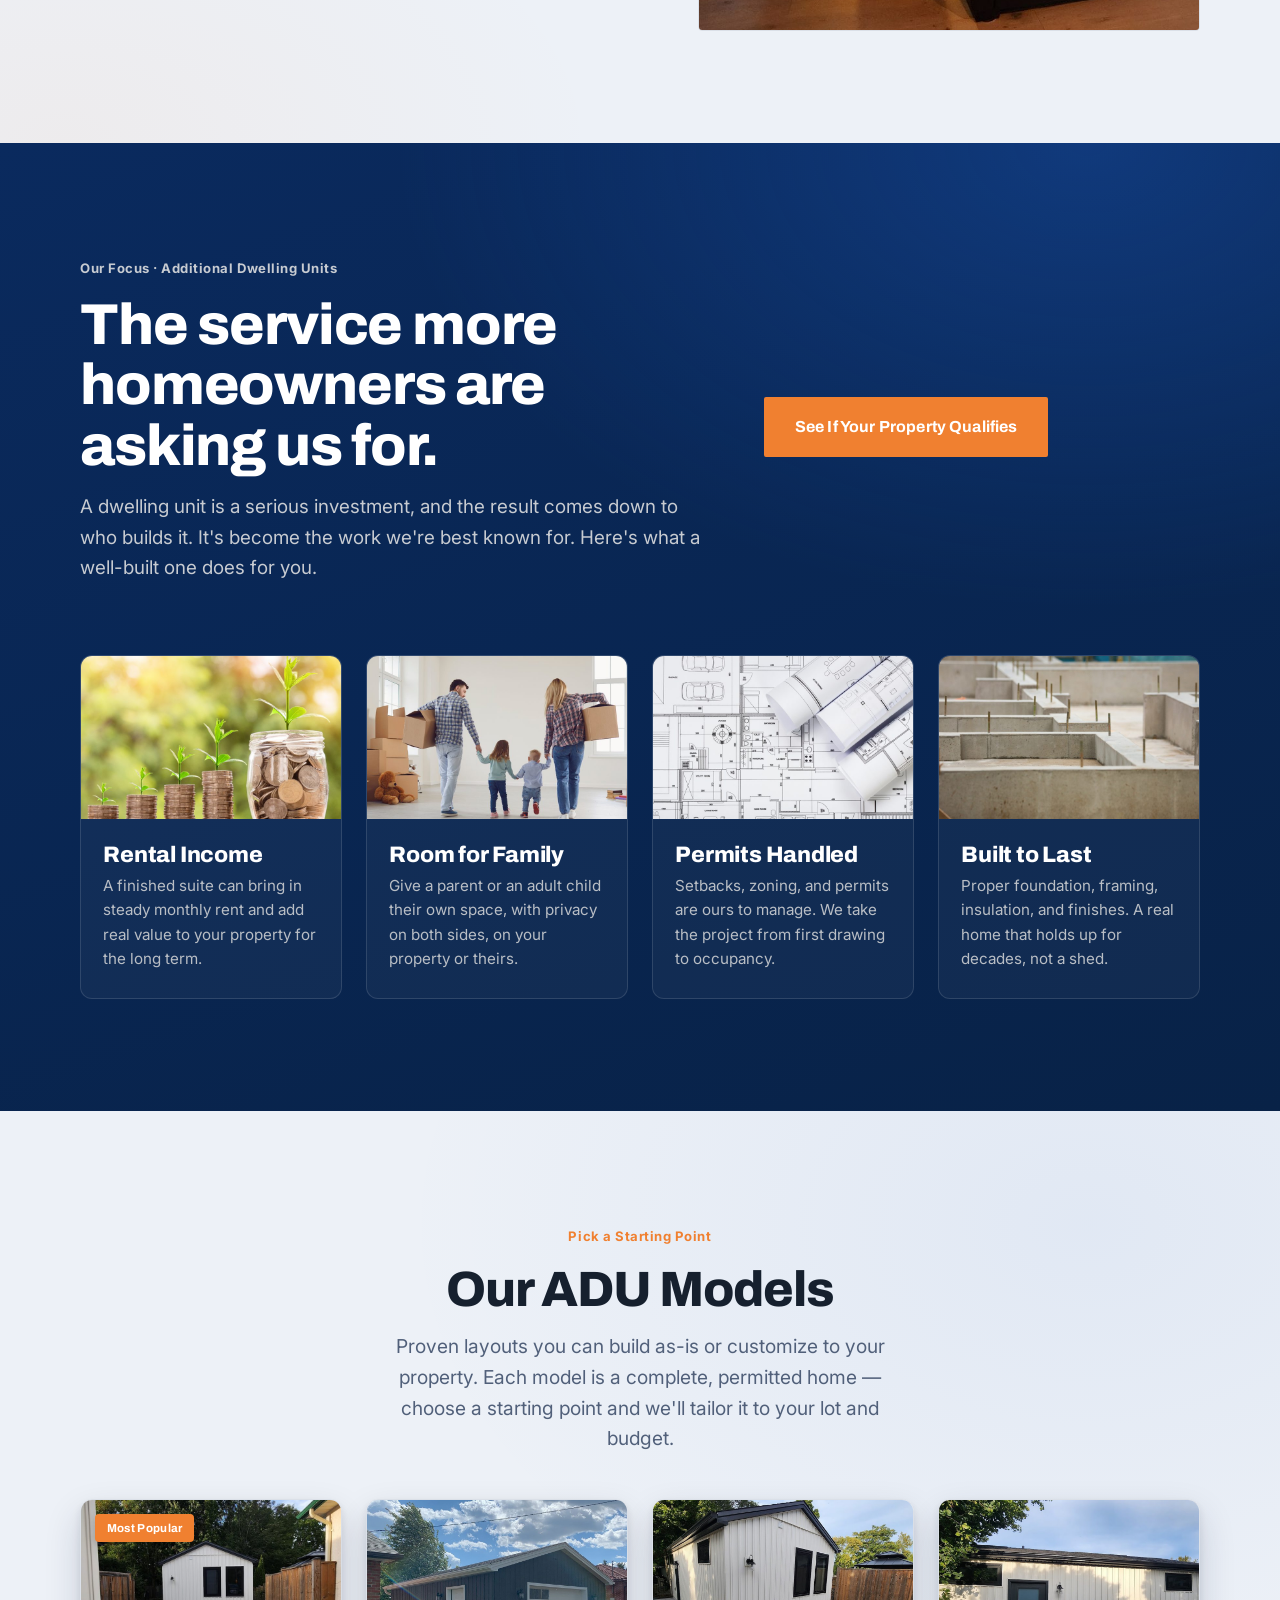
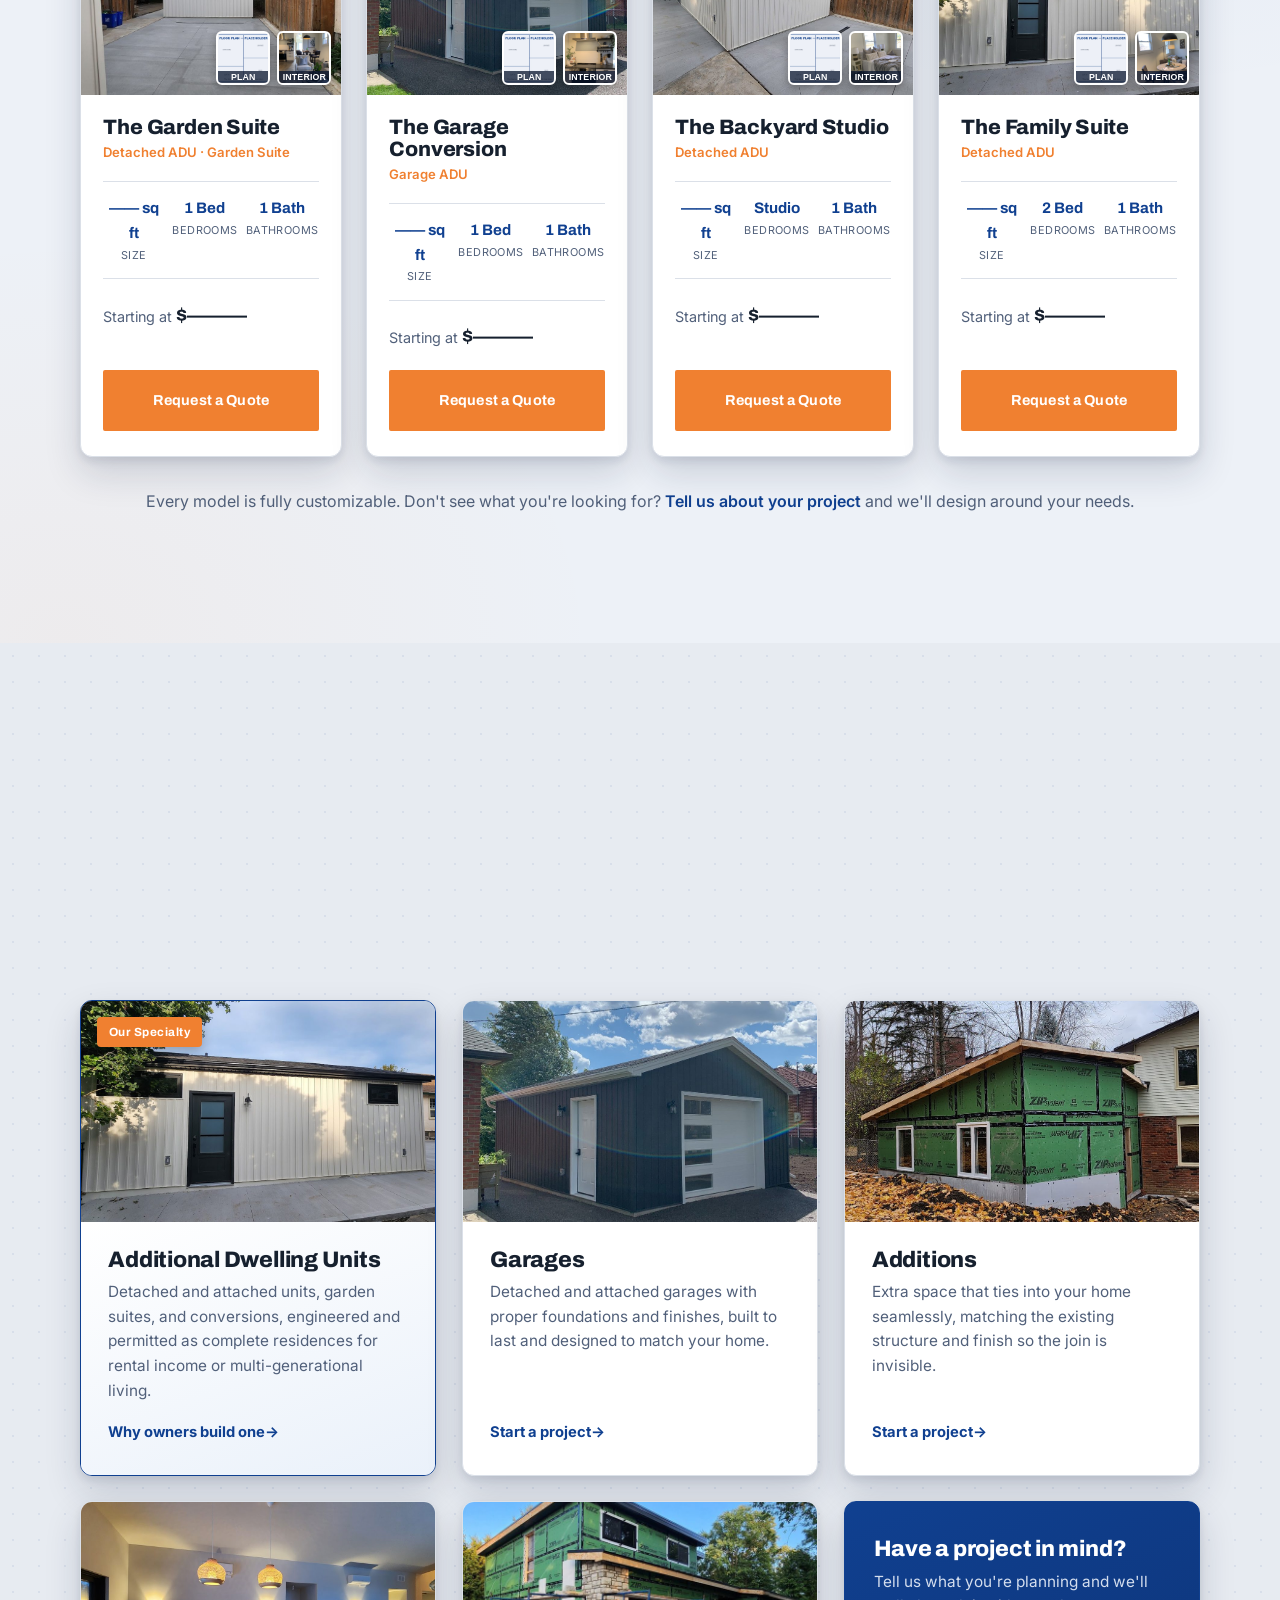
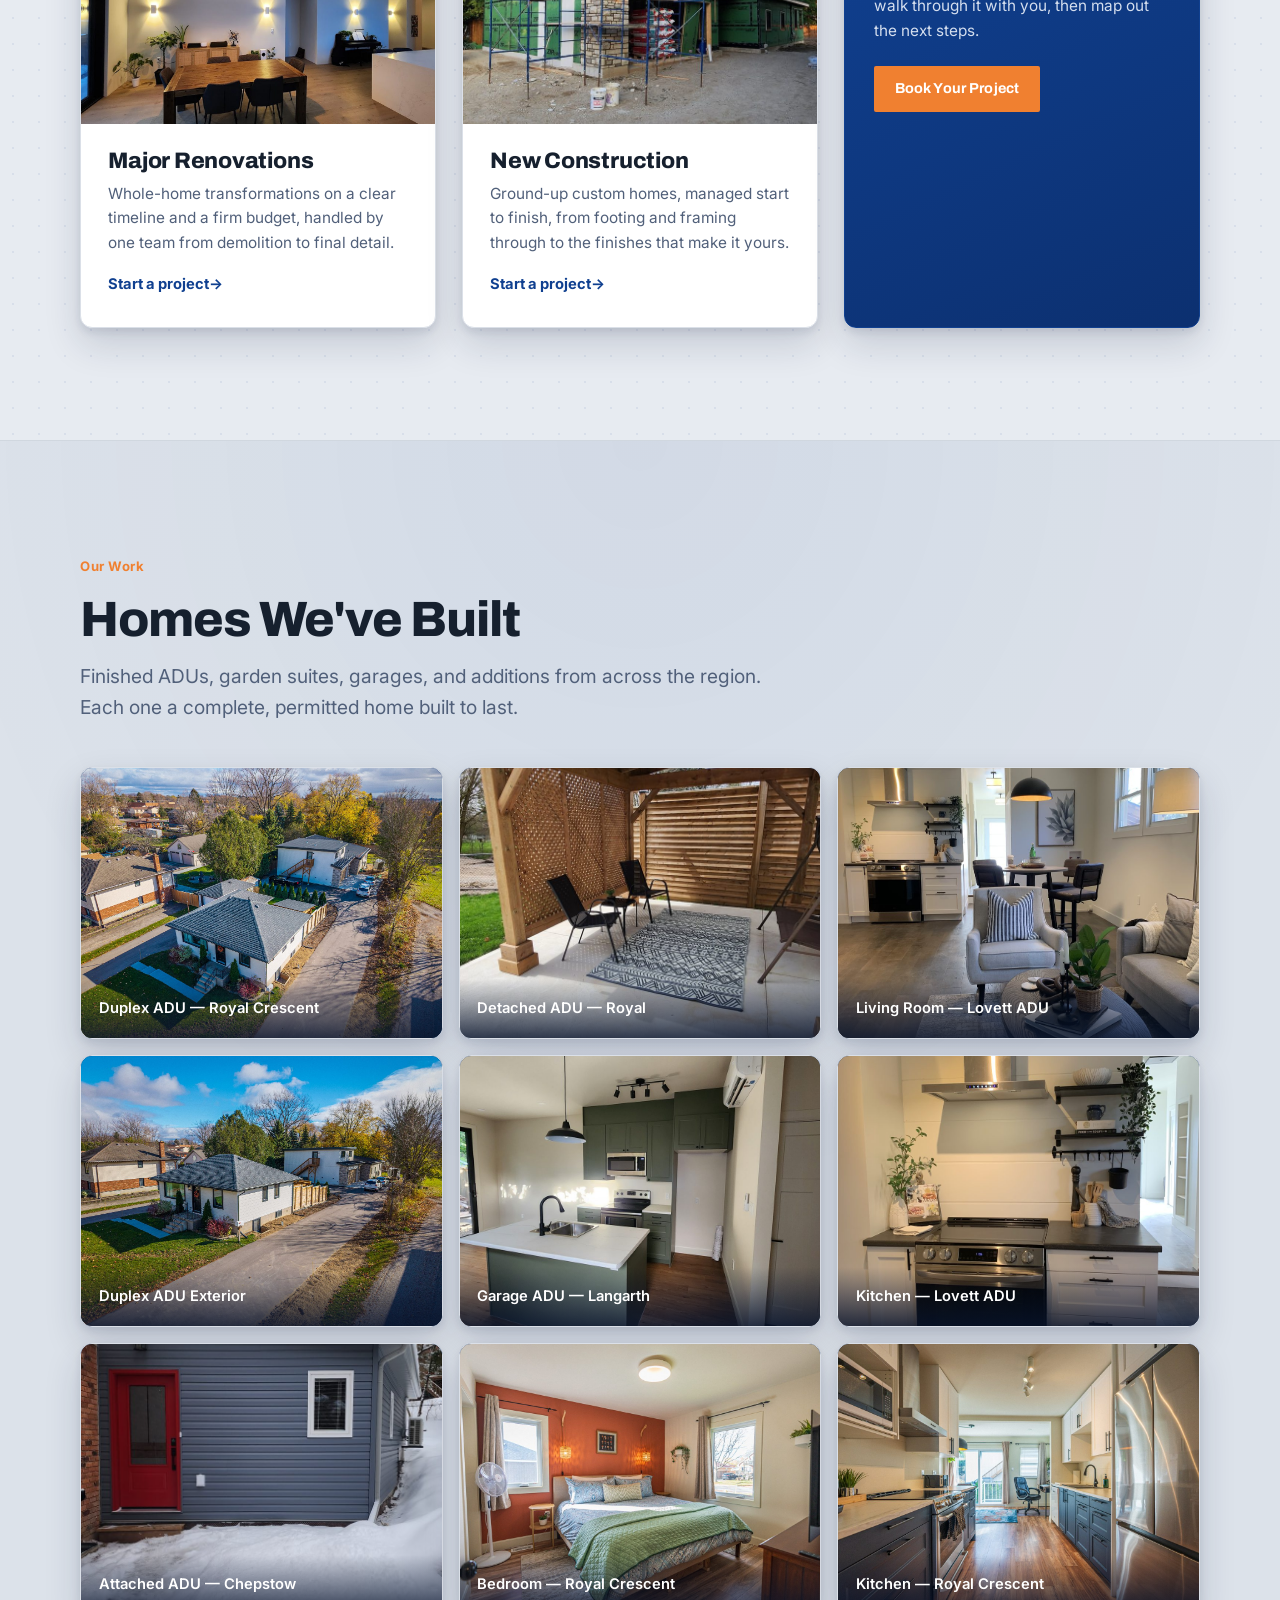
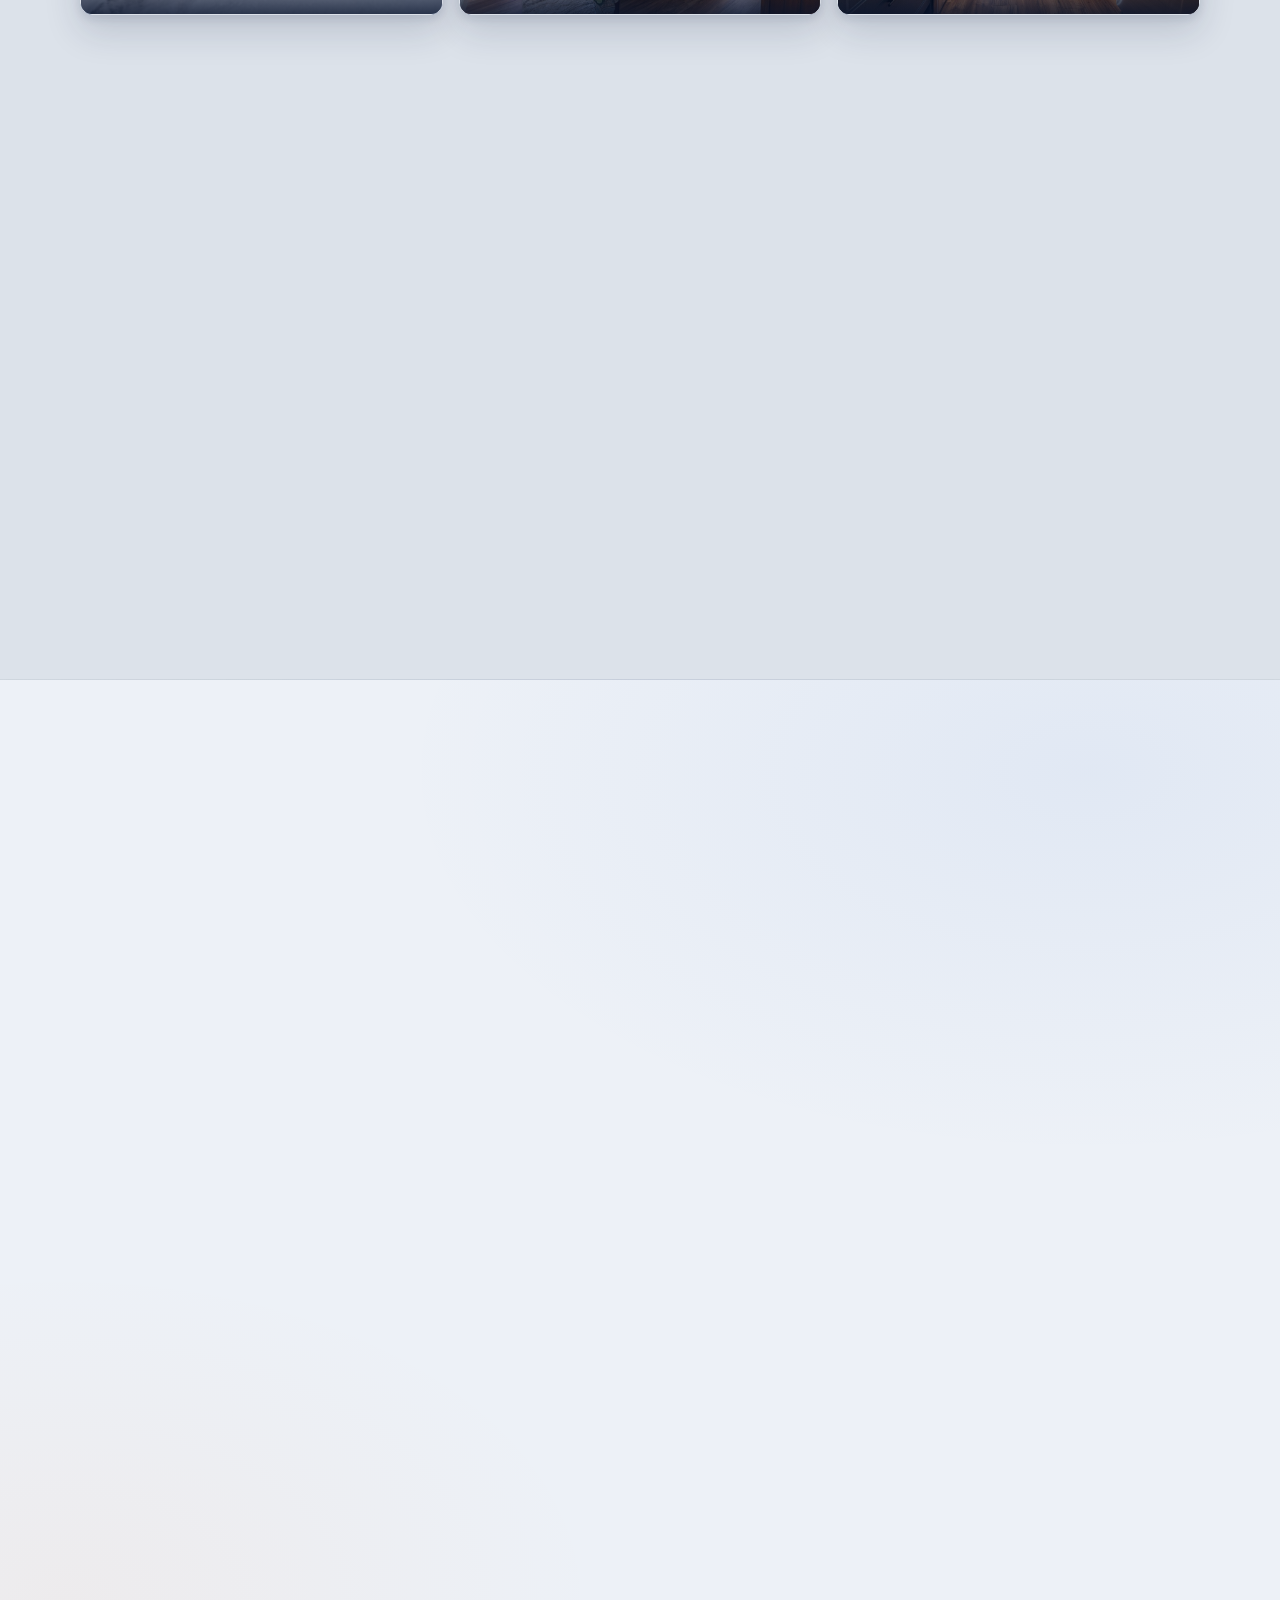
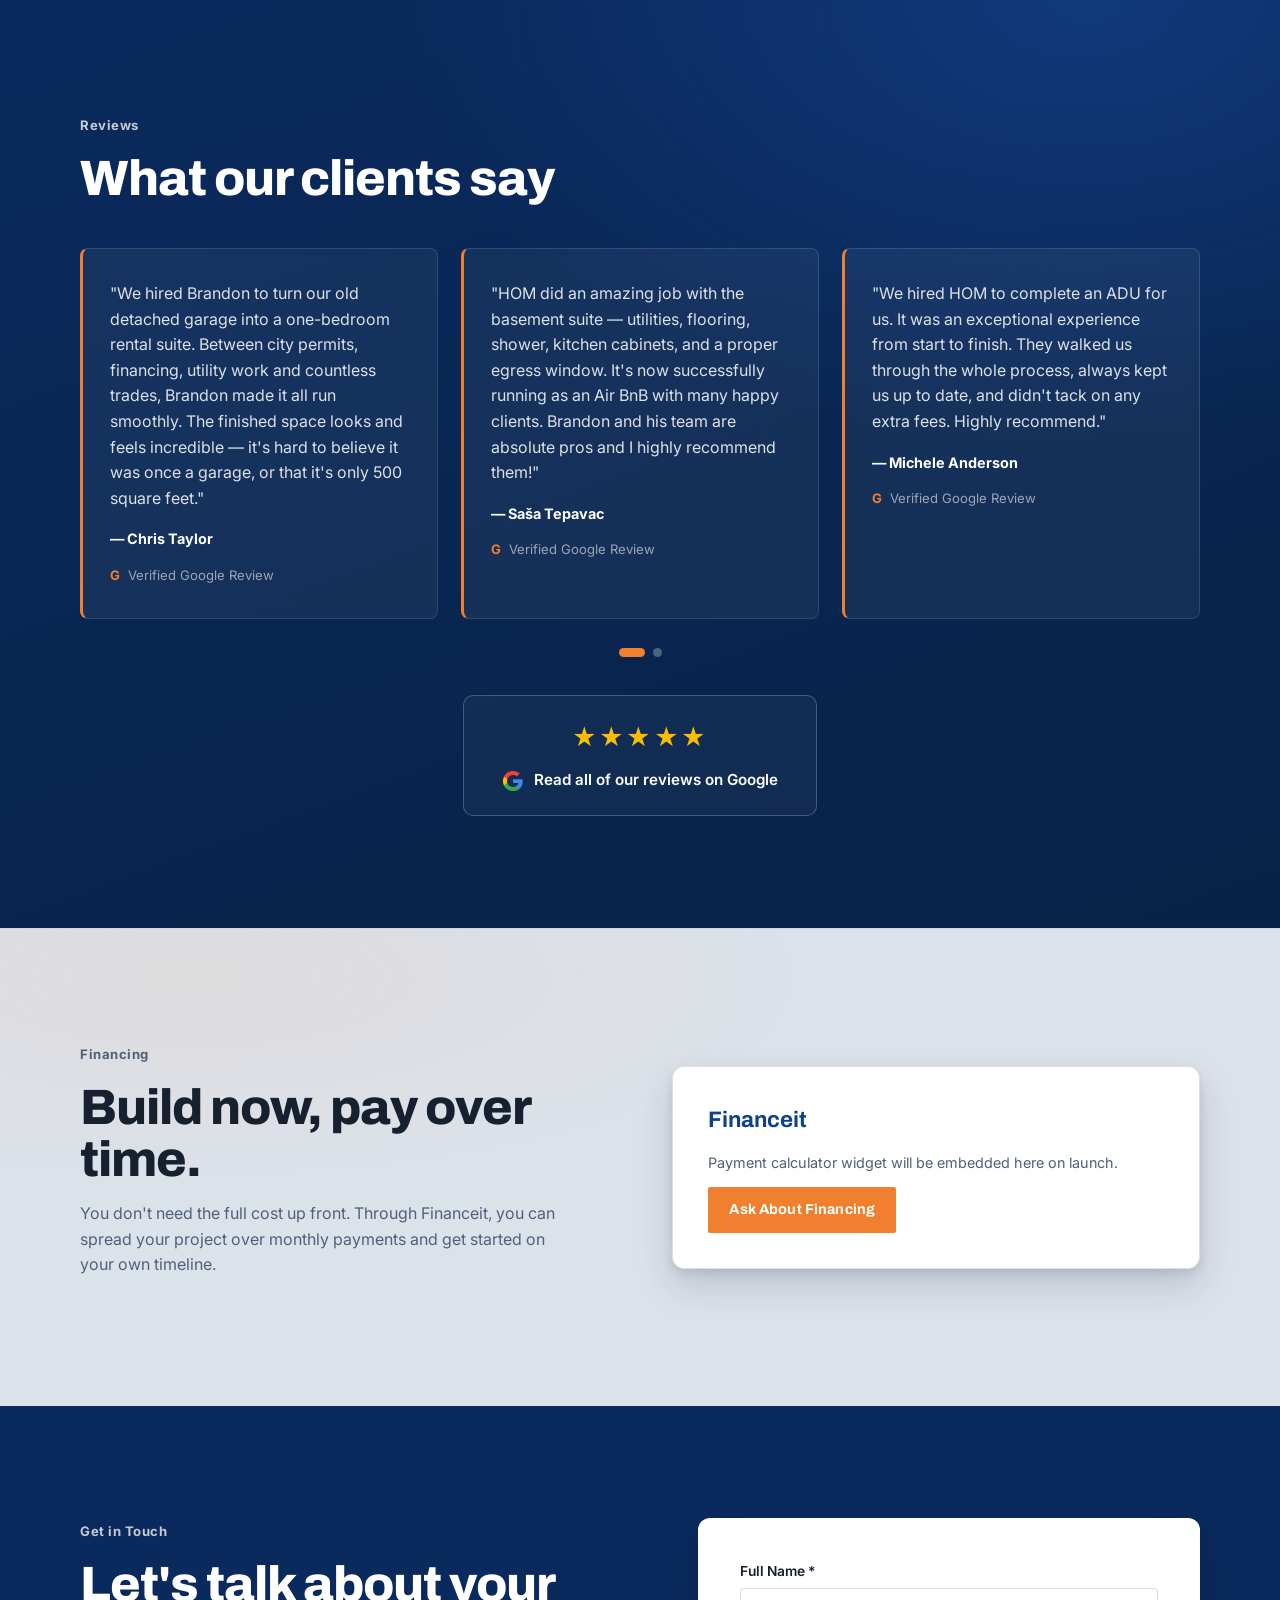
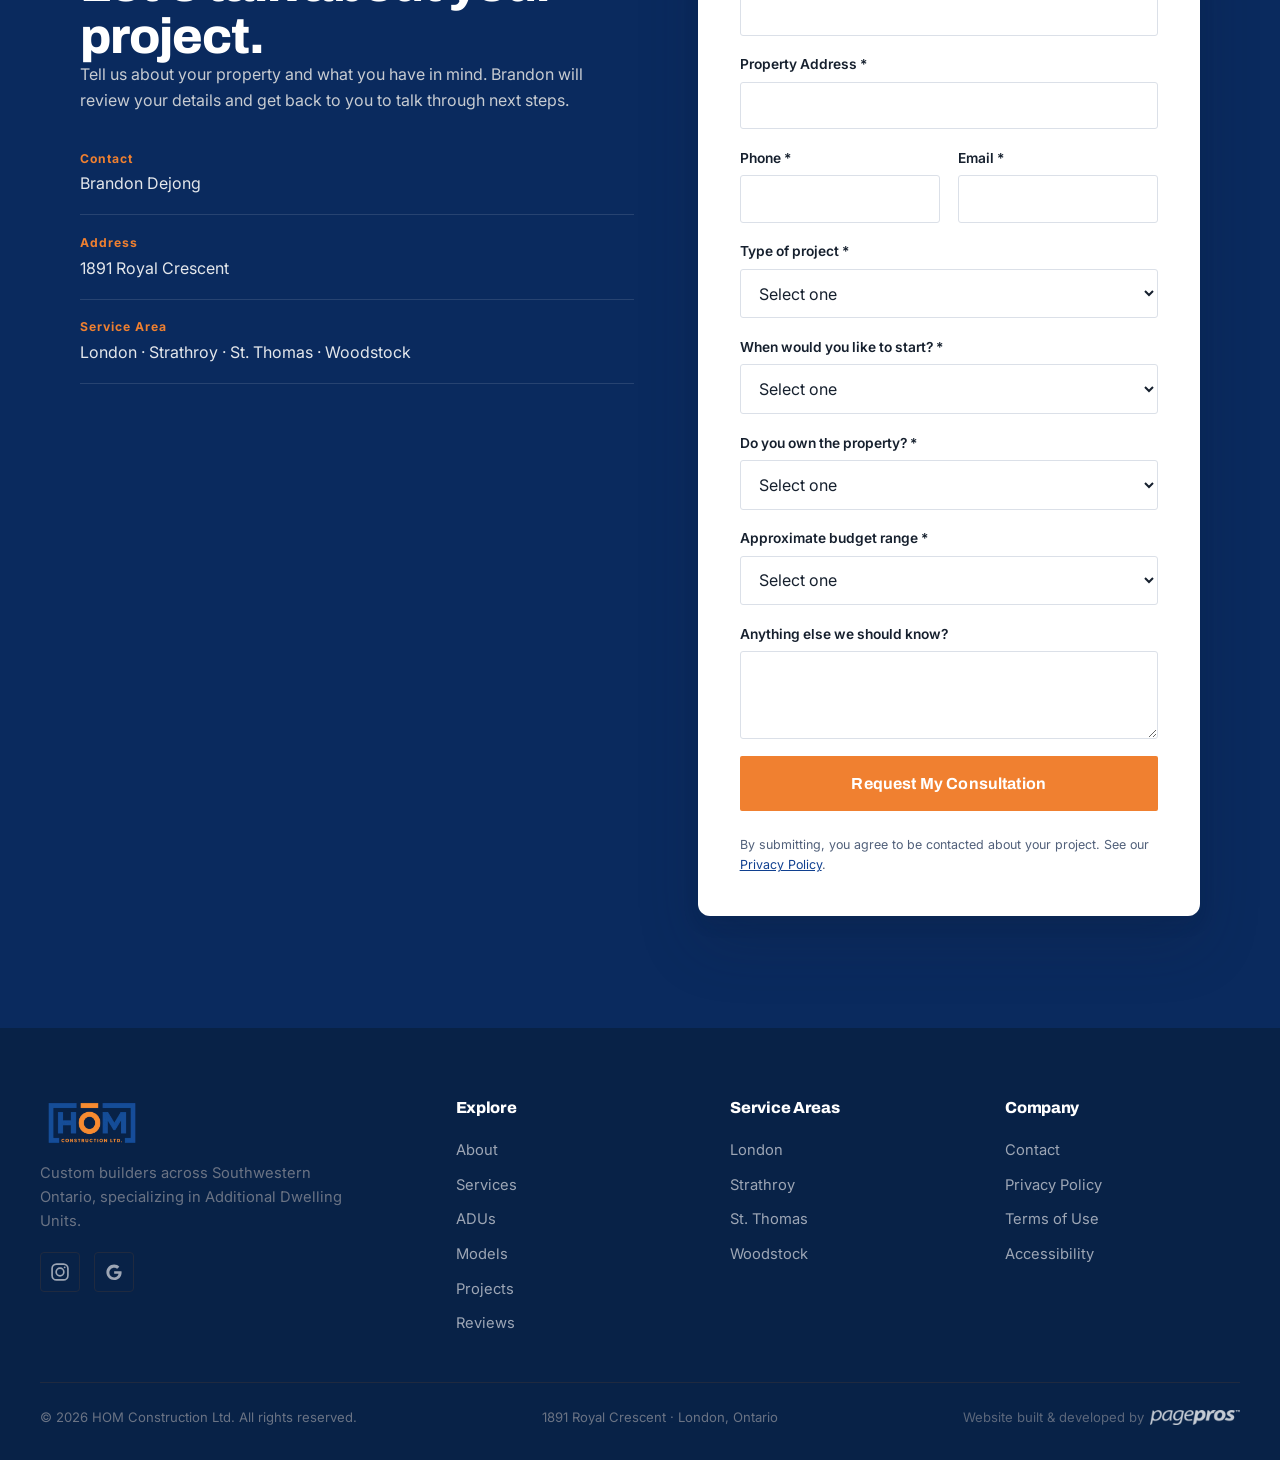
==== commit 32e21b19: "Add files via upload" ====
--- a/index.html
+++ b/index.html
@@ -166,11 +166,13 @@
 <!-- ===== ADU FEATURE ===== -->
 <section id="adu" class="section section-dark adu-feature">
   <div class="wrap">
-    <div class="adu-head" data-reveal>
-      <p class="section-tag">Our Focus · Additional Dwelling Units</p>
-      <h2>The service more homeowners are asking us for.</h2>
-      <p class="adu-intro">A dwelling unit is a serious investment, and the result comes down to who builds it. It's become the work we're best known for. Here's what a well-built one does for you.</p>
-      <div class="adu-cta-top"><a href="#contact" class="btn">See If Your Property Qualifies</a></div>
+    <div class="adu-head adu-head-split" data-reveal>
+      <div class="adu-head-text">
+        <p class="section-tag">Our Focus · Additional Dwelling Units</p>
+        <h2>The service more homeowners are asking us for.</h2>
+        <p class="adu-intro">A dwelling unit is a serious investment, and the result comes down to who builds it. It's become the work we're best known for. Here's what a well-built one does for you.</p>
+      </div>
+      <div class="adu-head-cta"><a href="#contact" class="btn">See If Your Property Qualifies</a></div>
     </div>
     <div class="feature-grid" data-reveal>
       <article class="feature-card" data-stagger>
@@ -733,7 +735,10 @@
   </div>
   <div class="wrap footer-bottom">
     <span>© <span id="year"></span> HOM Construction Ltd. All rights reserved.</span>
-    <span>1891 Royal Crescent · London, Ontario</span>
+    <span class="footer-addr">1891 Royal Crescent · London, Ontario</span>
+    <a class="footer-credit" href="https://pagepros.io" target="_blank" rel="noopener">
+      Website built &amp; developed by <img src="assets/pagepros-white.png" alt="Page Pros" width="88" height="15">
+    </a>
   </div>
 </footer>
 
--- a/css/style.css
+++ b/css/style.css
@@ -279,6 +279,13 @@
 .adu-head{max-width:66ch;margin-bottom:clamp(2.5rem,5vw,3.5rem)}
 .adu-head h2{font-size:clamp(2.3rem,5vw,3.6rem)}
 .adu-intro{font-size:clamp(1rem,1.6vw,1.18rem);color:#C7CBD1;margin-top:1rem}
+/* Split head: text left, button right in the empty gap */
+.adu-head-split{max-width:none;display:grid;grid-template-columns:minmax(0,62ch) 1fr;gap:clamp(2rem,5vw,4rem);align-items:center}
+.adu-head-cta{display:flex;justify-content:flex-start}
+@media (max-width:860px){
+  .adu-head-split{grid-template-columns:1fr}
+  .adu-head-cta{margin-top:1.8rem}
+}
 .feature-grid{display:grid;grid-template-columns:repeat(4,1fr);gap:1.5rem}
 .feature-card{display:flex;flex-direction:column;overflow:hidden;background:rgba(255,255,255,.04);border:1px solid rgba(255,255,255,.12);border-radius:var(--radius)}
 .feature-media{aspect-ratio:16/10;overflow:hidden}
@@ -554,6 +561,9 @@
 .footer-col a{display:block;color:var(--concrete);font-size:.92rem;padding:.35rem 0;transition:color .15s}
 .footer-col a:hover{color:var(--steel-bright)}
 .footer-bottom{display:flex;flex-wrap:wrap;justify-content:space-between;gap:1rem;padding:1.5rem 0 2rem;border-top:1px solid var(--line);font-size:.82rem;color:var(--concrete-dk)}
+.footer-credit{display:inline-flex;align-items:center;gap:.4rem;color:var(--concrete-dk);opacity:.85;transition:opacity .18s ease}
+.footer-credit:hover{opacity:1}
+.footer-credit img{height:15px;width:auto;display:inline-block;vertical-align:middle;opacity:.9}
 
 /* ---------- Legal / area page body ---------- */
 .page-hero{background:var(--ink);color:#fff;padding:clamp(5rem,9vw,7rem) 0 clamp(3rem,6vw,4rem)}
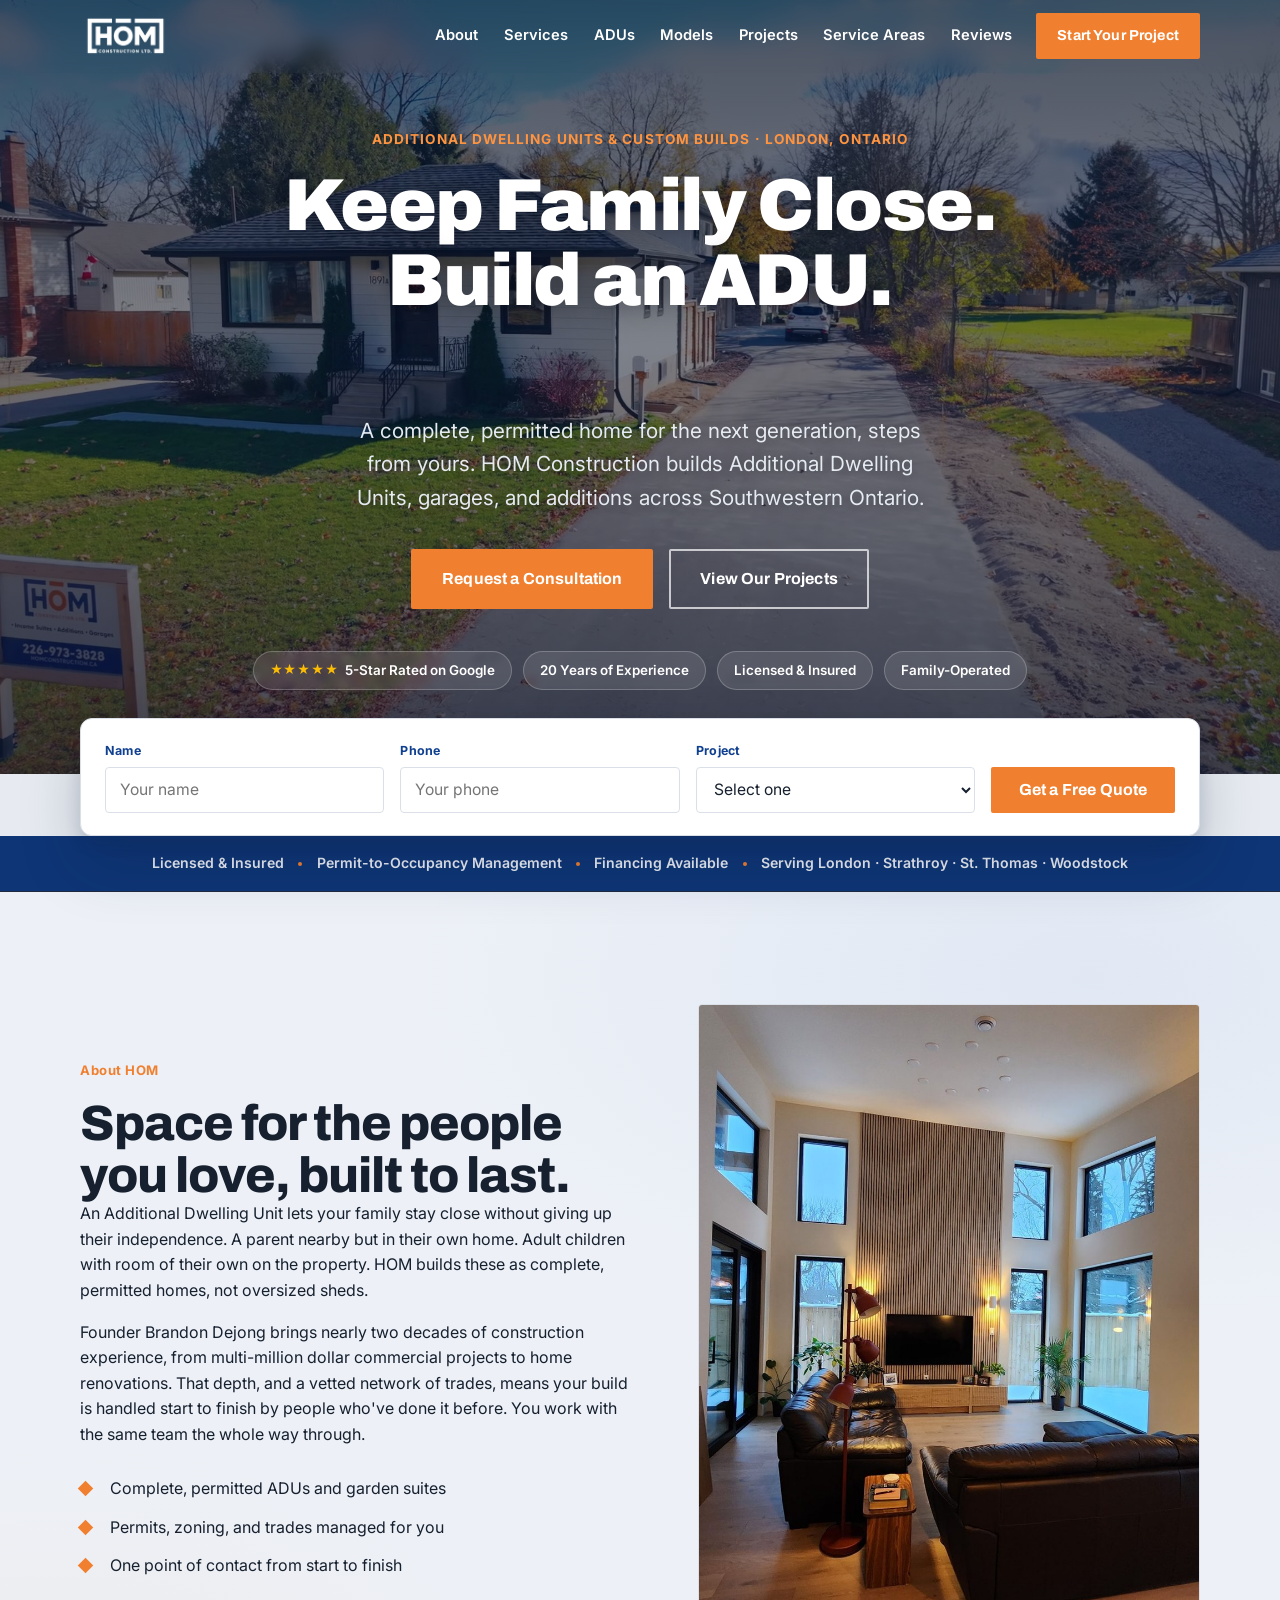
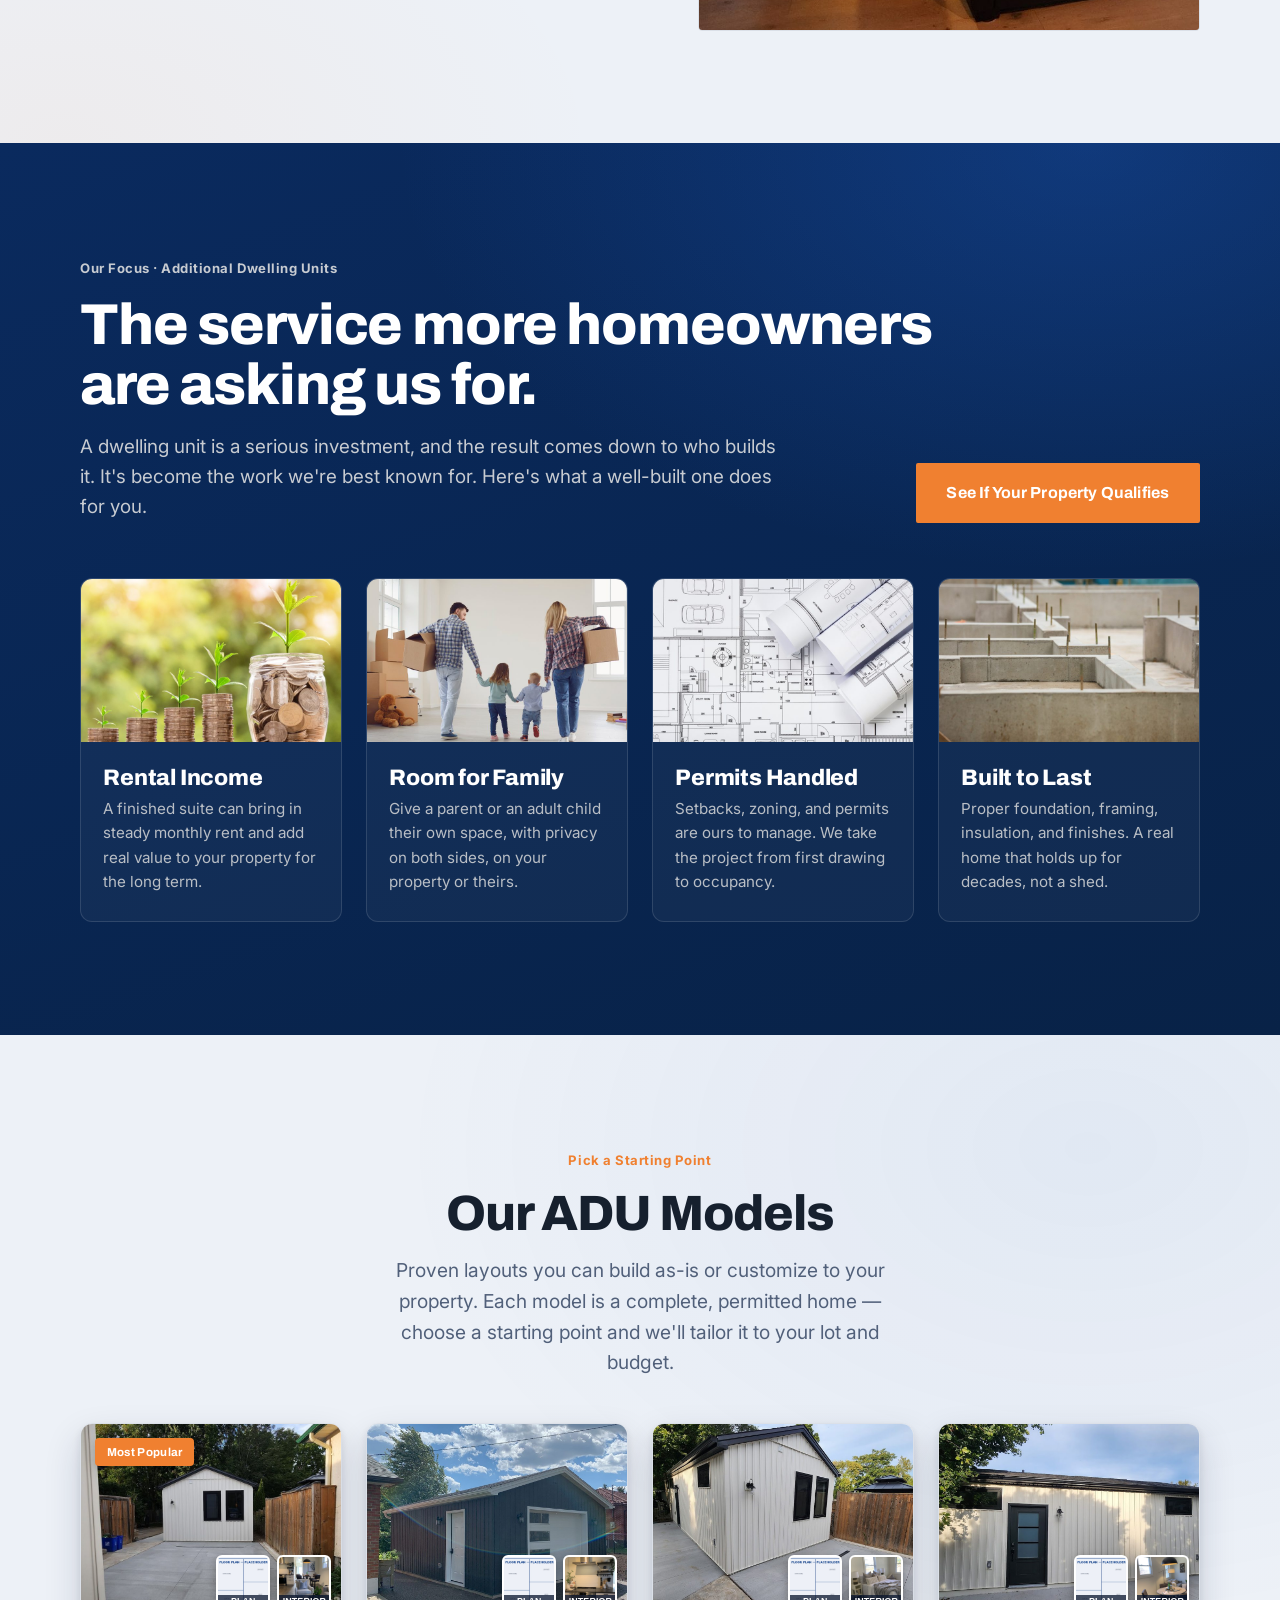
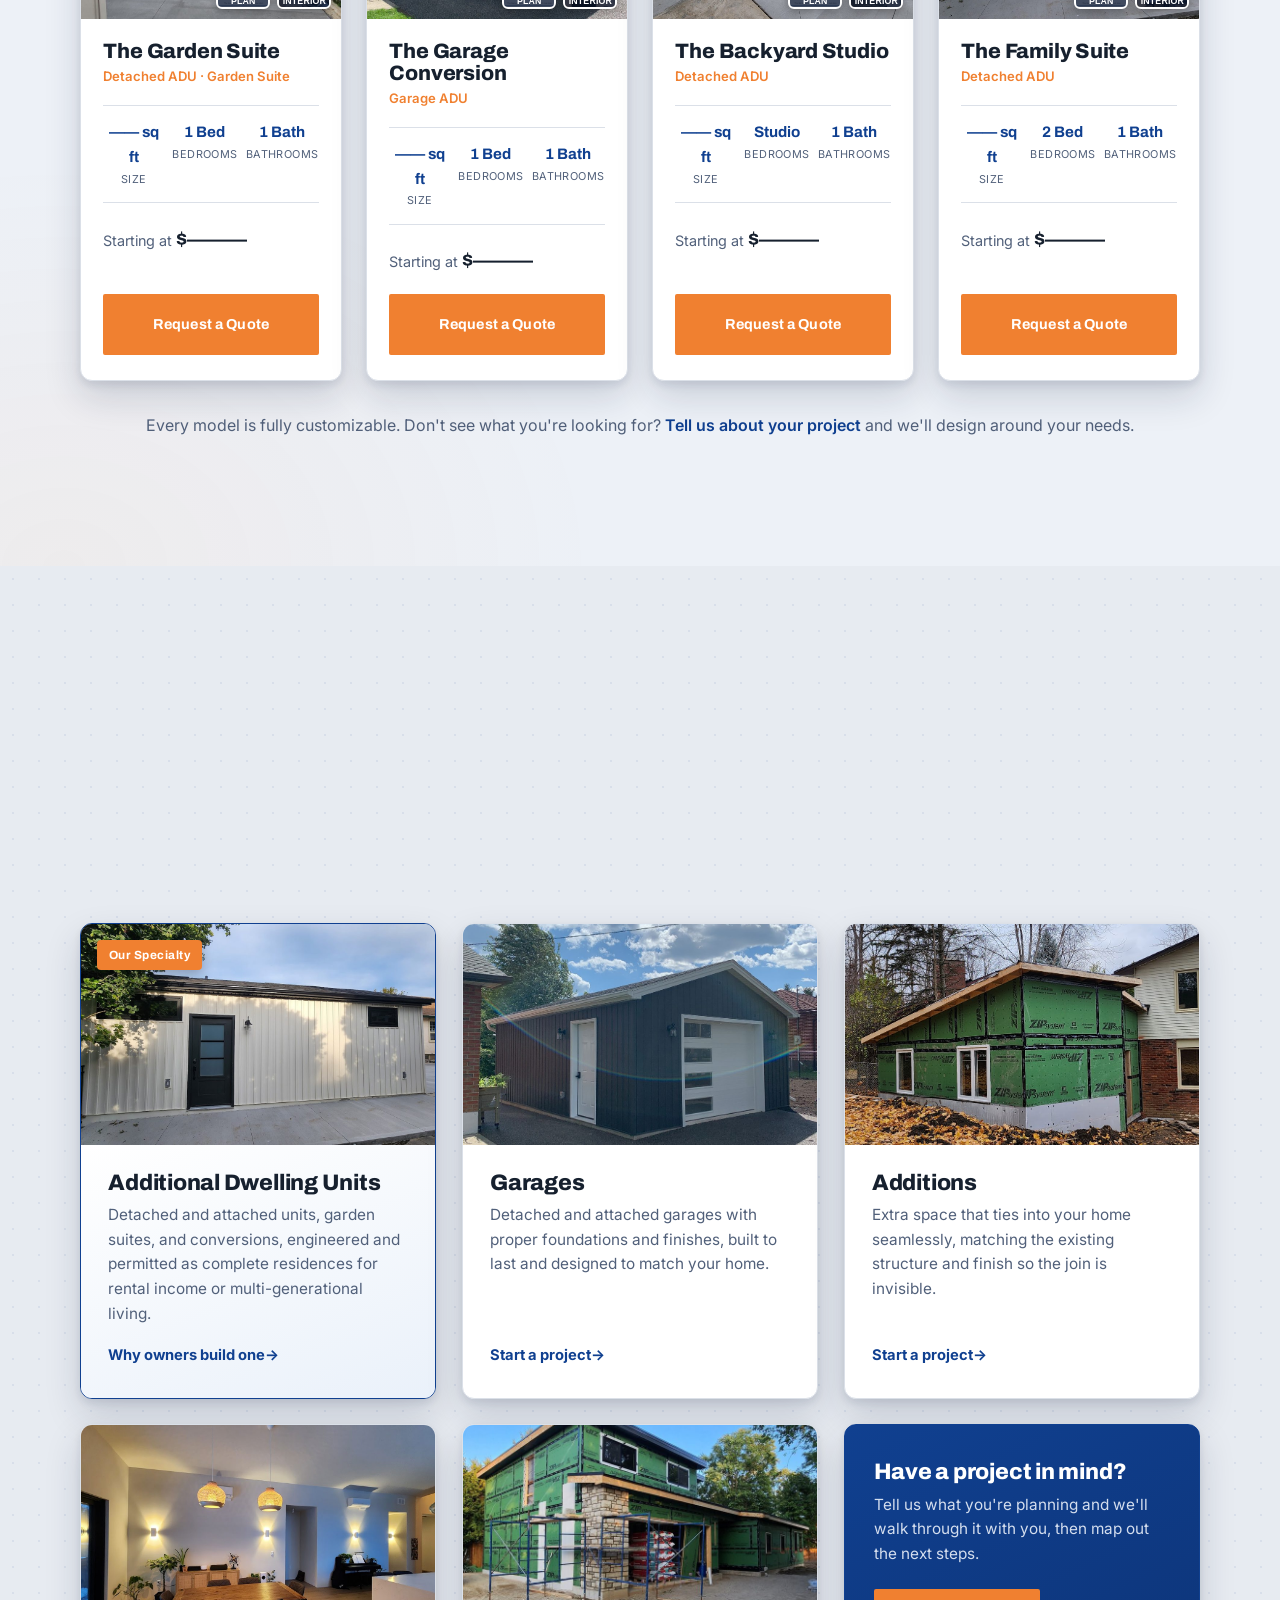
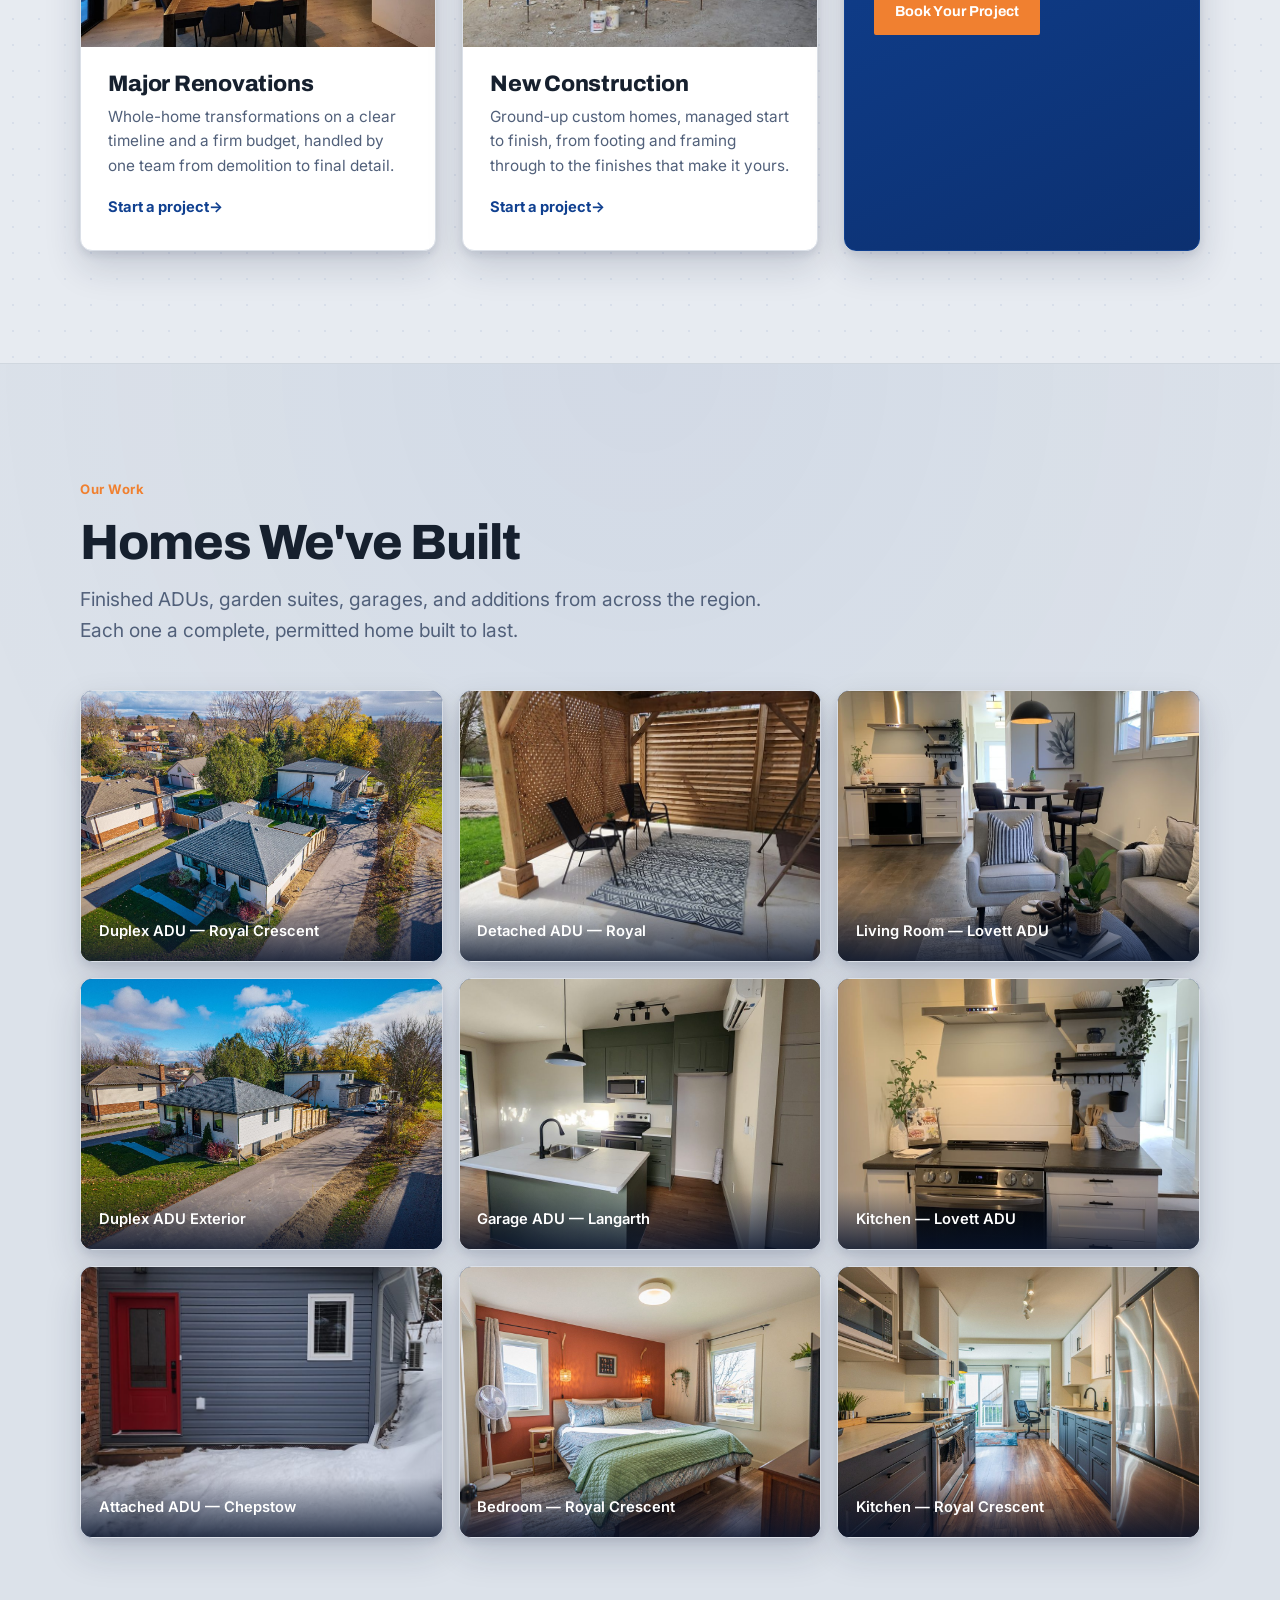
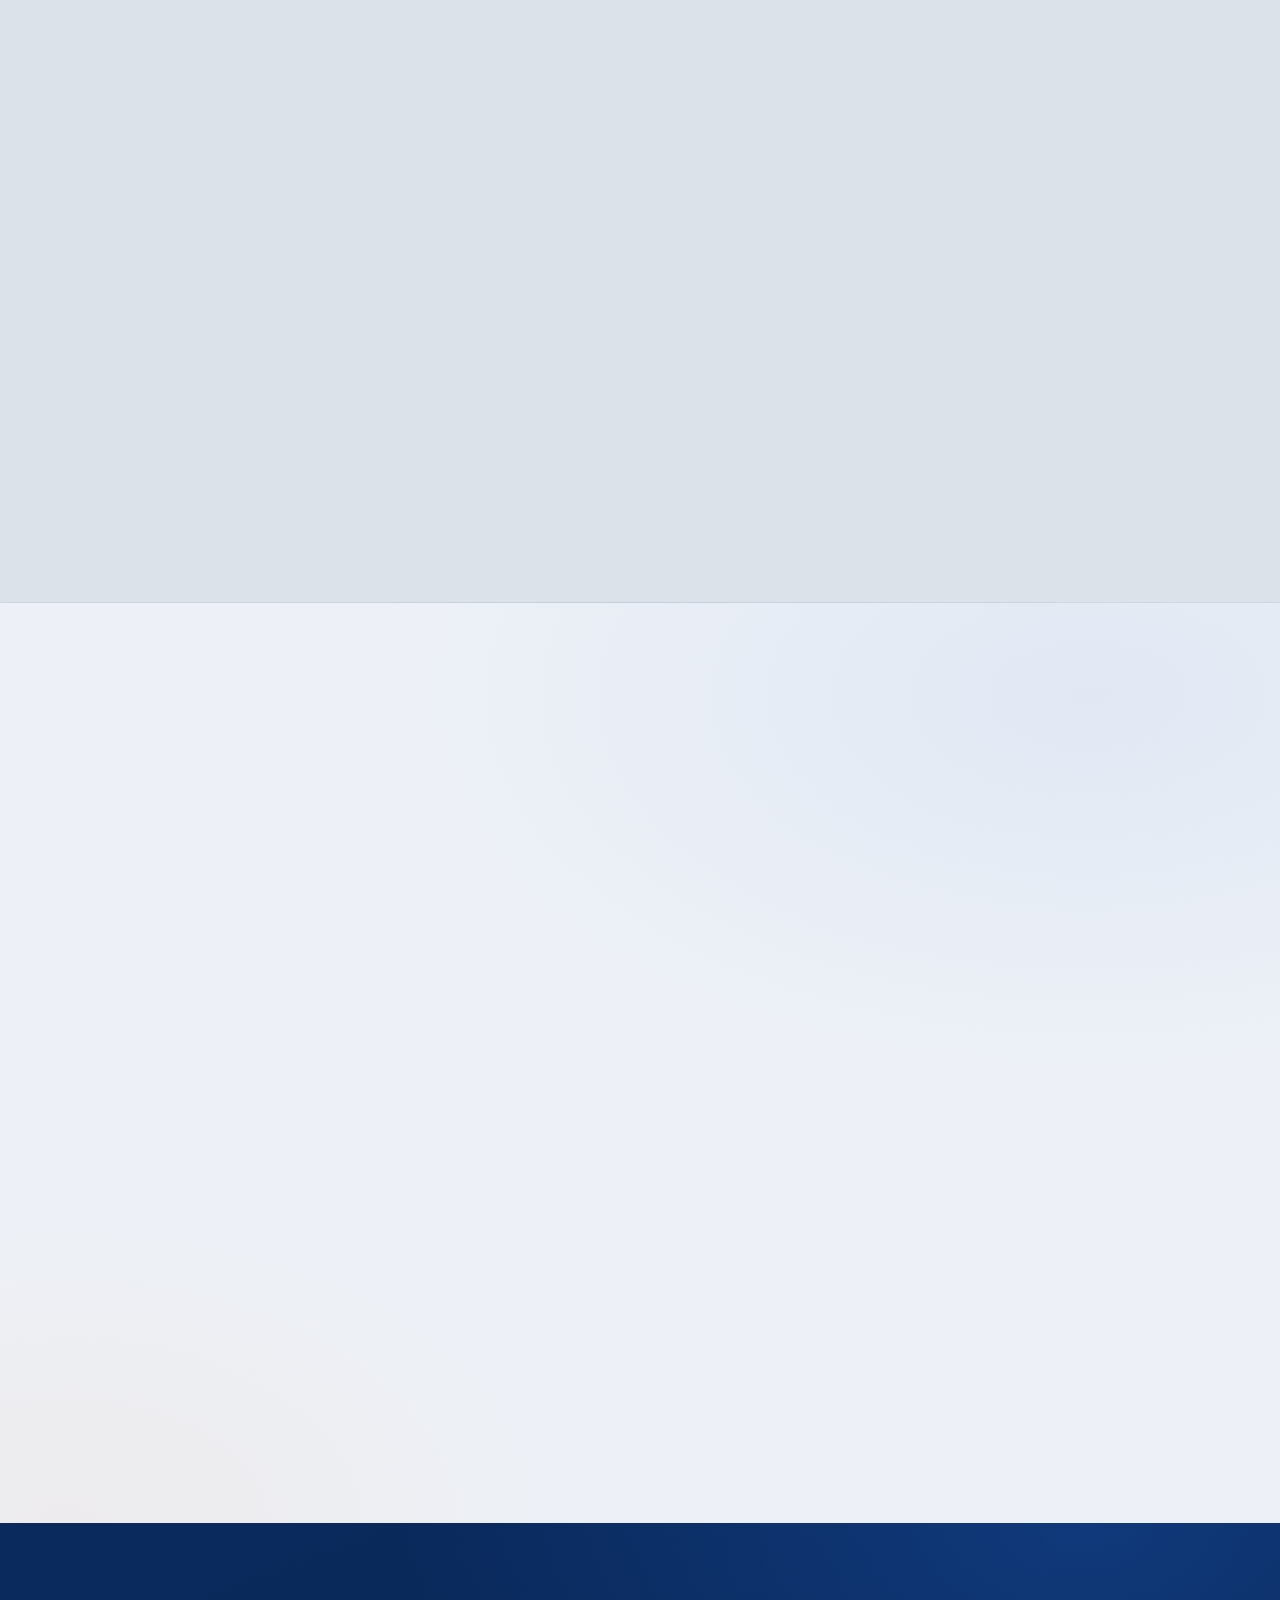
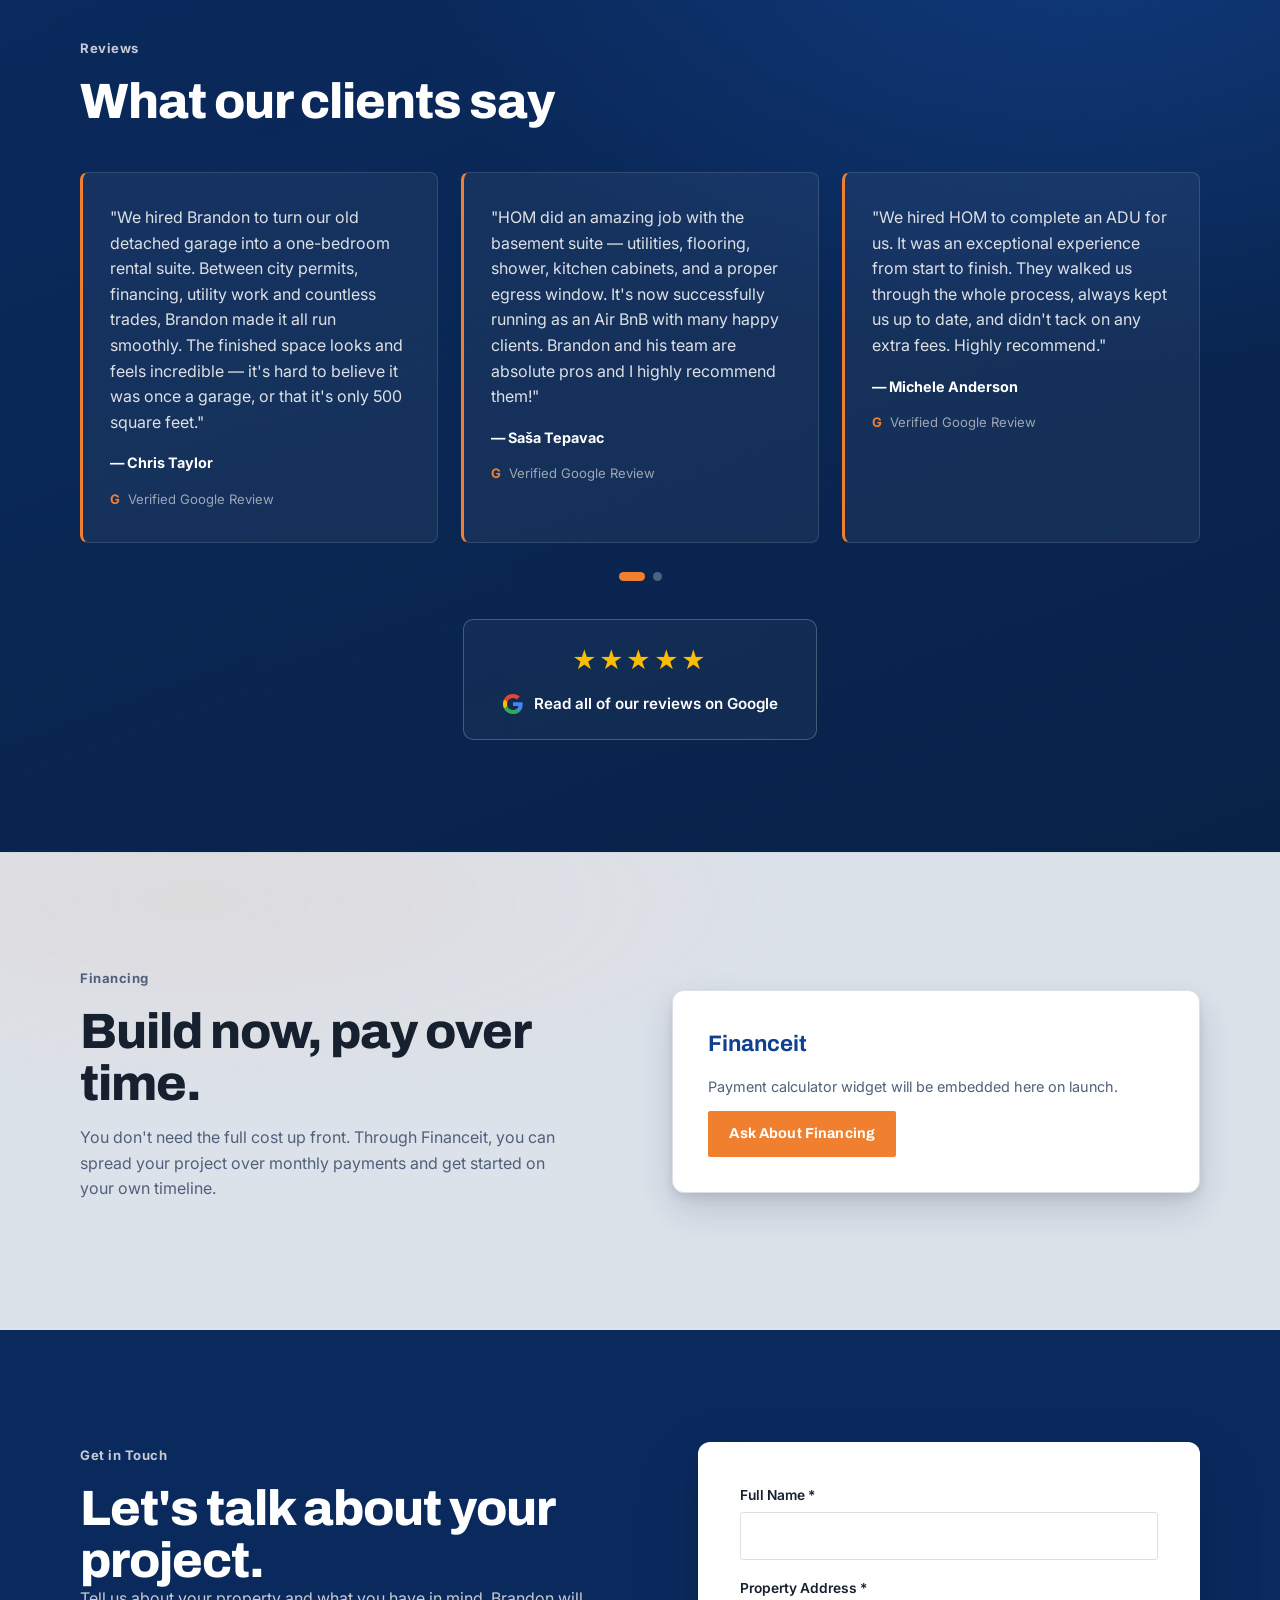
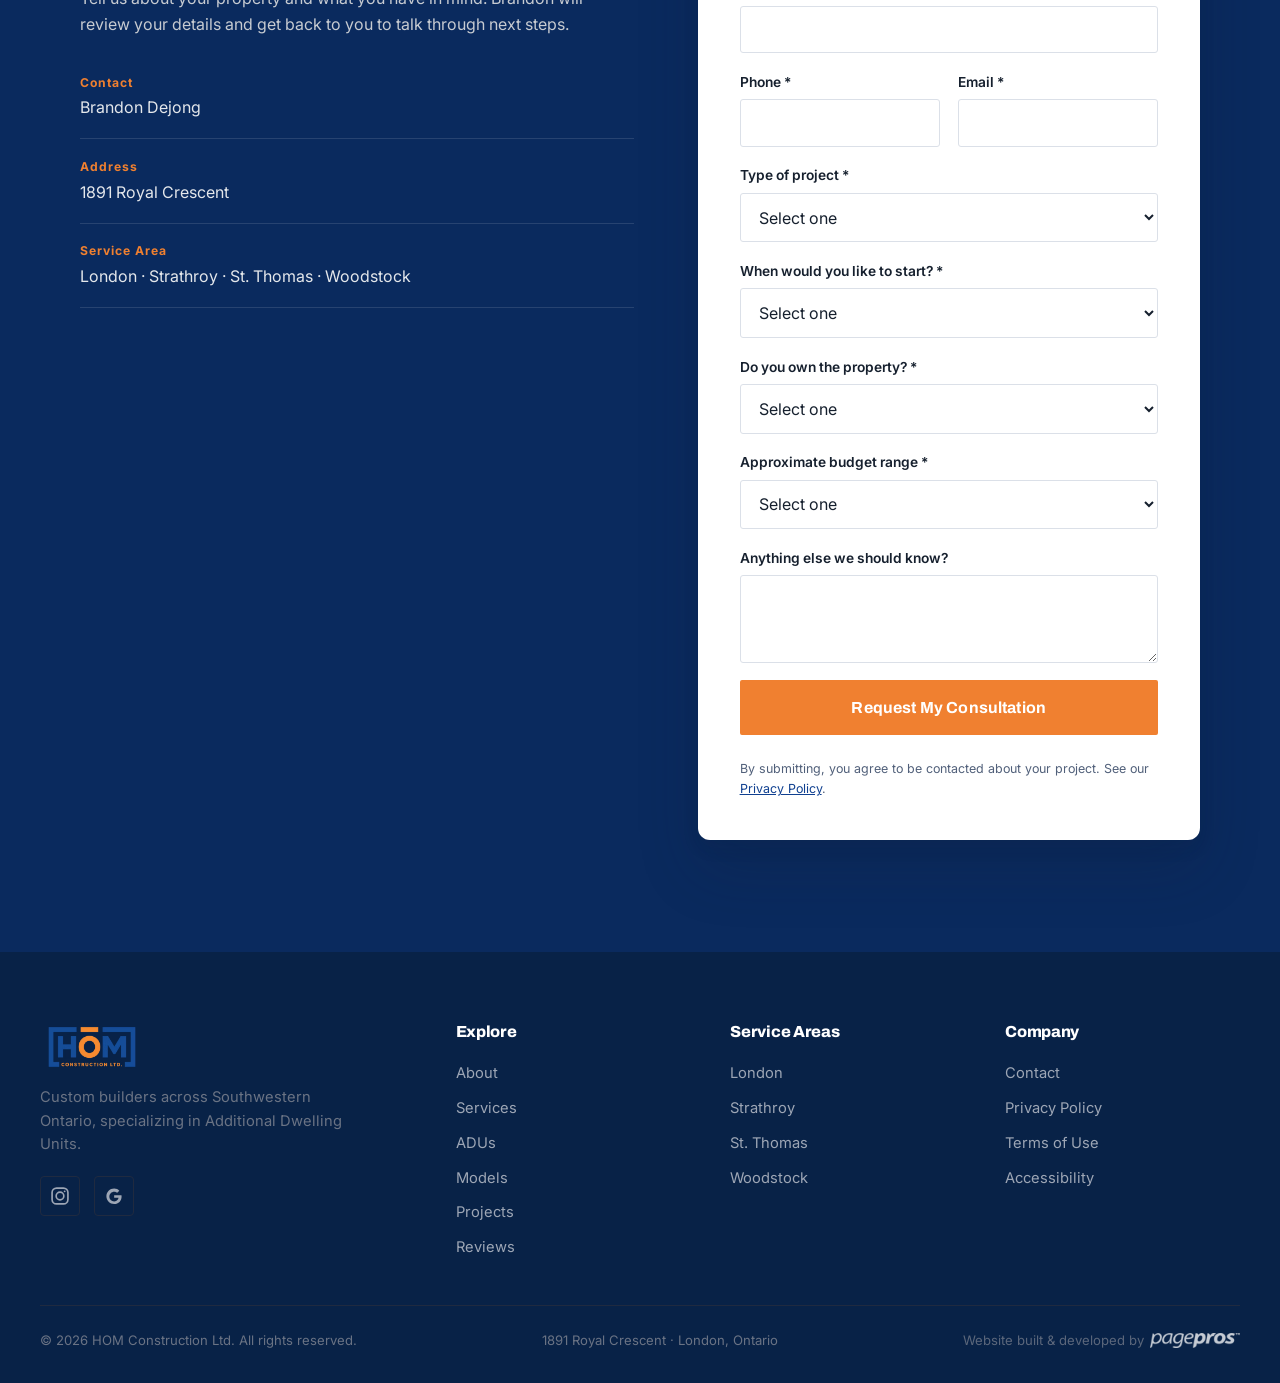
==== commit 42a86fbb: "Add files via upload" ====
--- a/index.html
+++ b/index.html
@@ -167,11 +167,11 @@
 <section id="adu" class="section section-dark adu-feature">
   <div class="wrap">
     <div class="adu-head adu-head-split" data-reveal>
-      <div class="adu-head-text">
+      <div class="adu-head-title">
         <p class="section-tag">Our Focus · Additional Dwelling Units</p>
-        <h2>The service more homeowners are asking us for.</h2>
-        <p class="adu-intro">A dwelling unit is a serious investment, and the result comes down to who builds it. It's become the work we're best known for. Here's what a well-built one does for you.</p>
+        <h2>The service more homeowners <br class="br-desk">are asking us for.</h2>
       </div>
+      <p class="adu-intro">A dwelling unit is a serious investment, and the result comes down to who builds it. It's become the work we're best known for. Here's what a well-built one does for you.</p>
       <div class="adu-head-cta"><a href="#contact" class="btn">See If Your Property Qualifies</a></div>
     </div>
     <div class="feature-grid" data-reveal>
--- a/css/style.css
+++ b/css/style.css
@@ -279,12 +279,15 @@
 .adu-head{max-width:66ch;margin-bottom:clamp(2.5rem,5vw,3.5rem)}
 .adu-head h2{font-size:clamp(2.3rem,5vw,3.6rem)}
 .adu-intro{font-size:clamp(1rem,1.6vw,1.18rem);color:#C7CBD1;margin-top:1rem}
-/* Split head: text left, button right in the empty gap */
-.adu-head-split{max-width:none;display:grid;grid-template-columns:minmax(0,62ch) 1fr;gap:clamp(2rem,5vw,4rem);align-items:center}
-.adu-head-cta{display:flex;justify-content:flex-start}
+/* Split head: tag + heading span full width; intro left and button right on the row below */
+.adu-head-split{max-width:none;display:grid;grid-template-columns:minmax(0,1fr) auto;column-gap:clamp(2rem,5vw,4rem);align-items:end}
+.adu-head-title{grid-column:1/-1}
+.adu-head-split .adu-intro{margin-bottom:0;max-width:44rem}
+.adu-head-cta{display:flex;justify-content:flex-end}
 @media (max-width:860px){
   .adu-head-split{grid-template-columns:1fr}
-  .adu-head-cta{margin-top:1.8rem}
+  .adu-head-cta{justify-content:flex-start;margin-top:1.8rem}
+  .br-desk{display:none}
 }
 .feature-grid{display:grid;grid-template-columns:repeat(4,1fr);gap:1.5rem}
 .feature-card{display:flex;flex-direction:column;overflow:hidden;background:rgba(255,255,255,.04);border:1px solid rgba(255,255,255,.12);border-radius:var(--radius)}
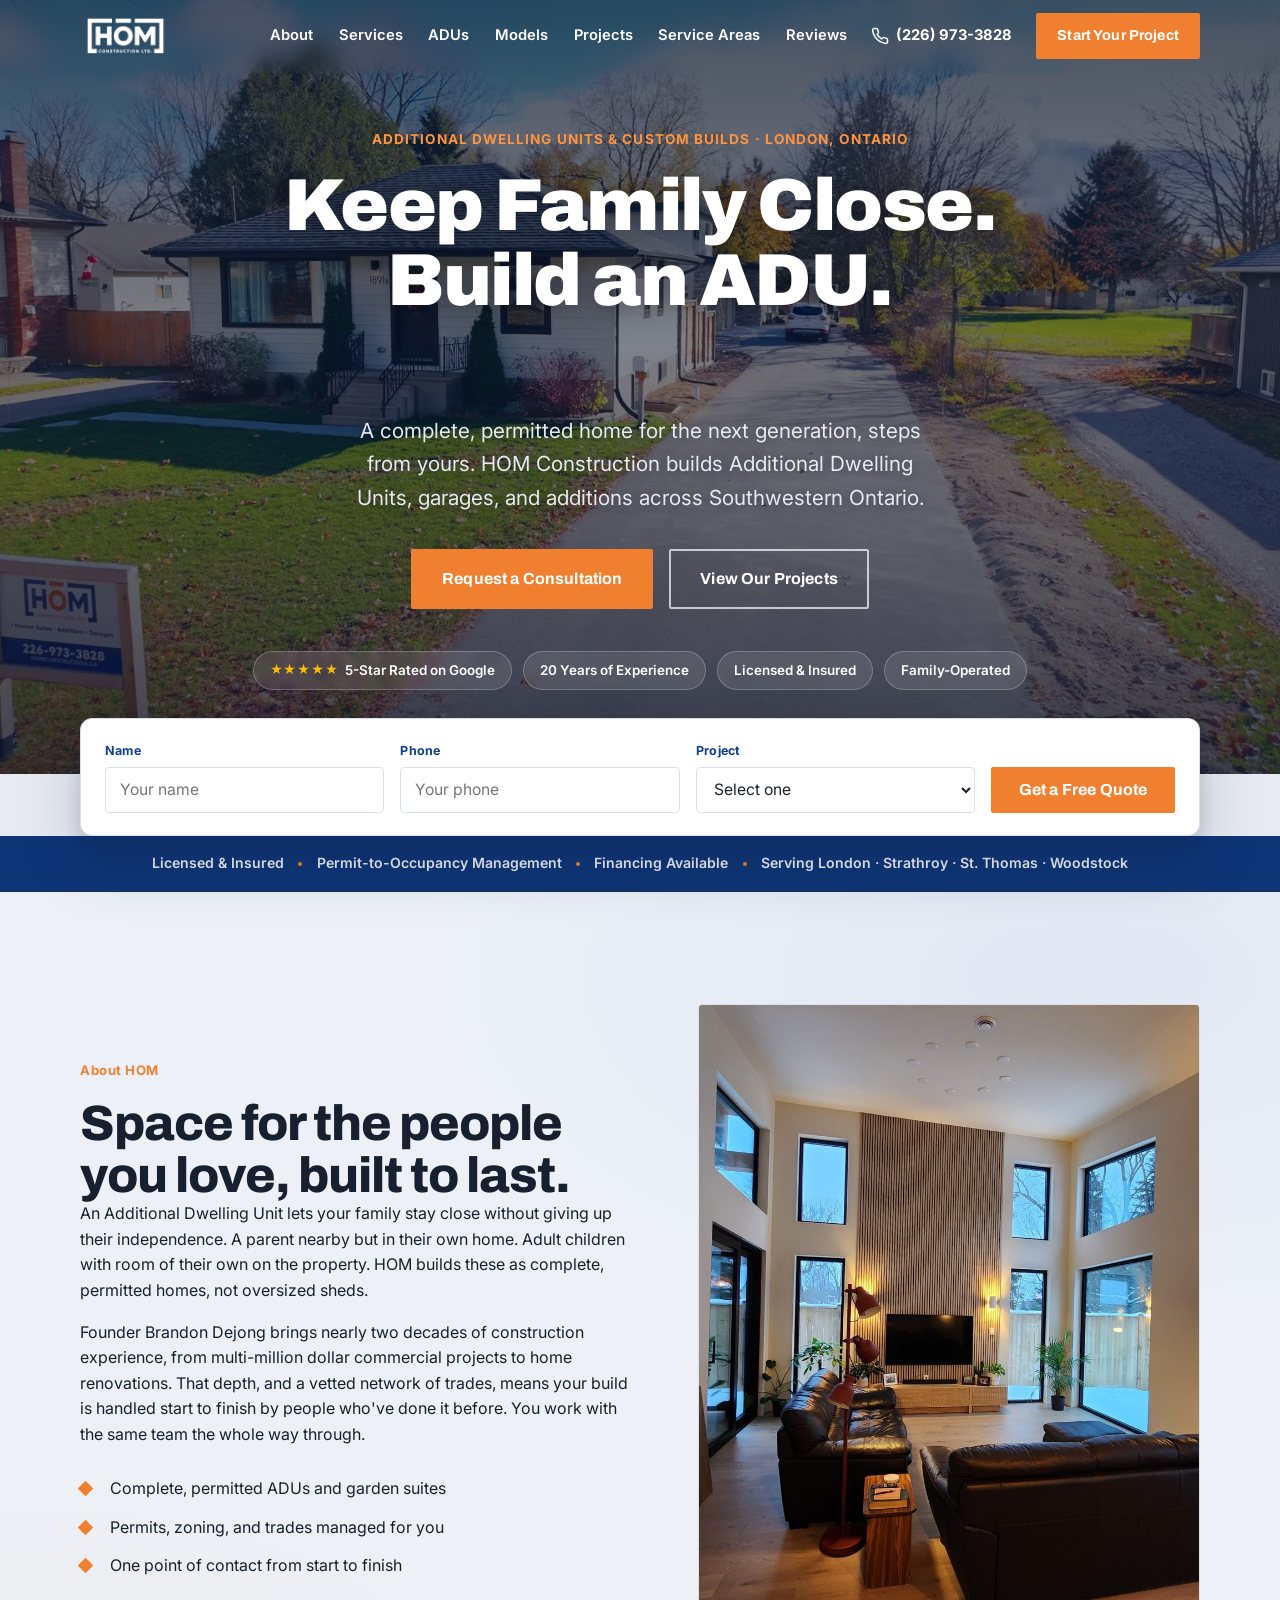
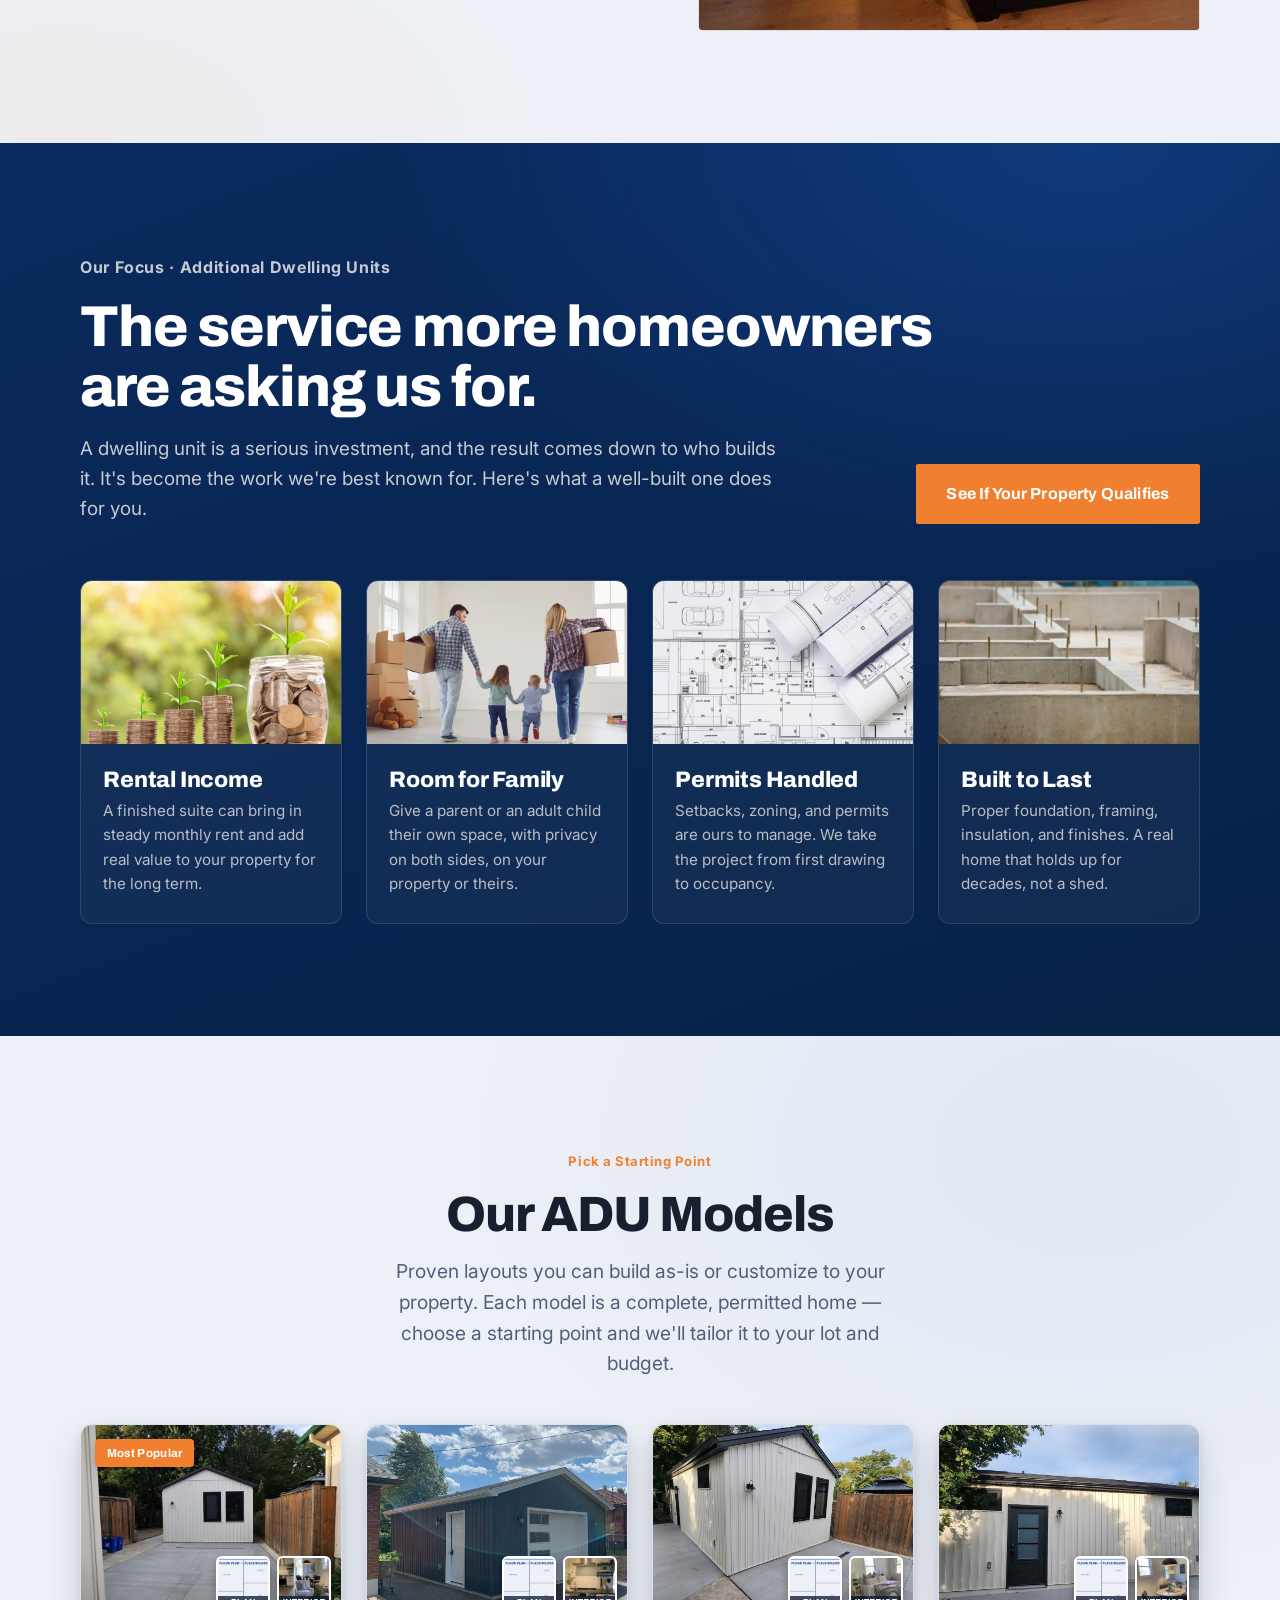
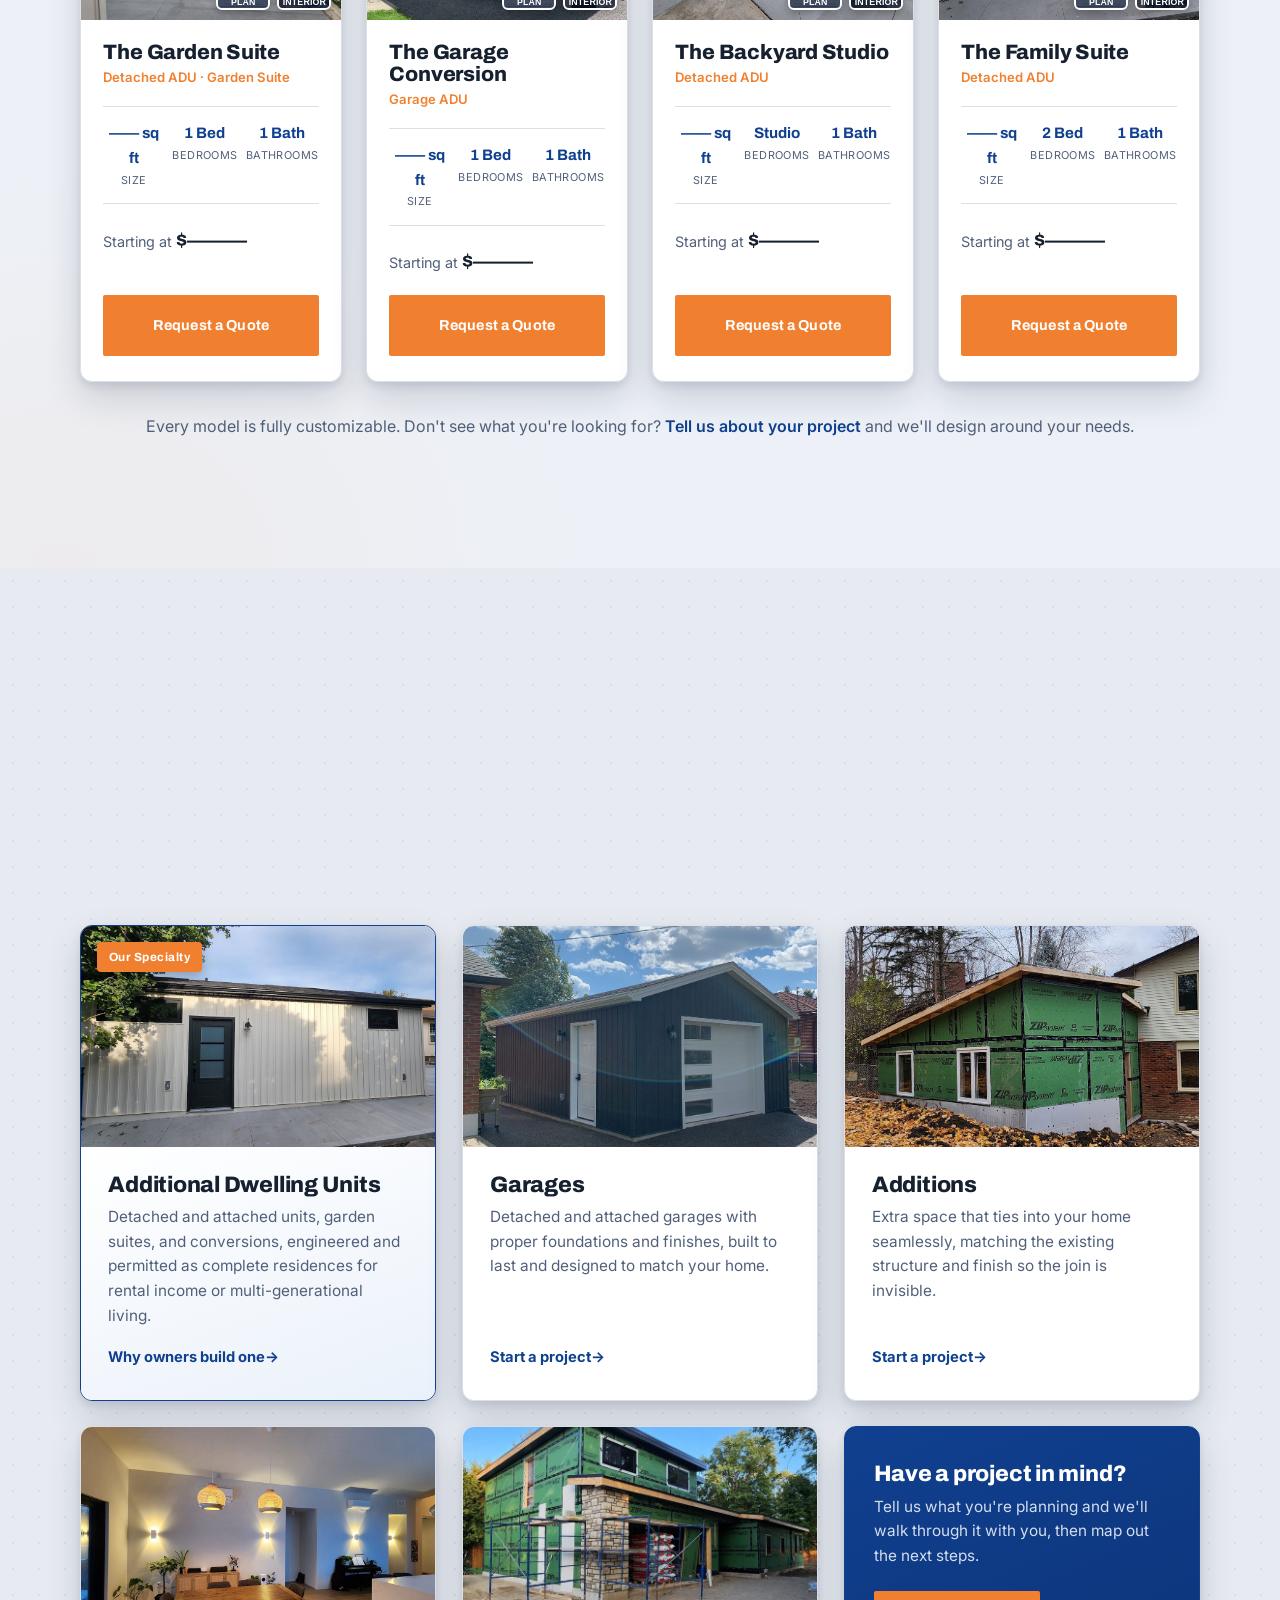
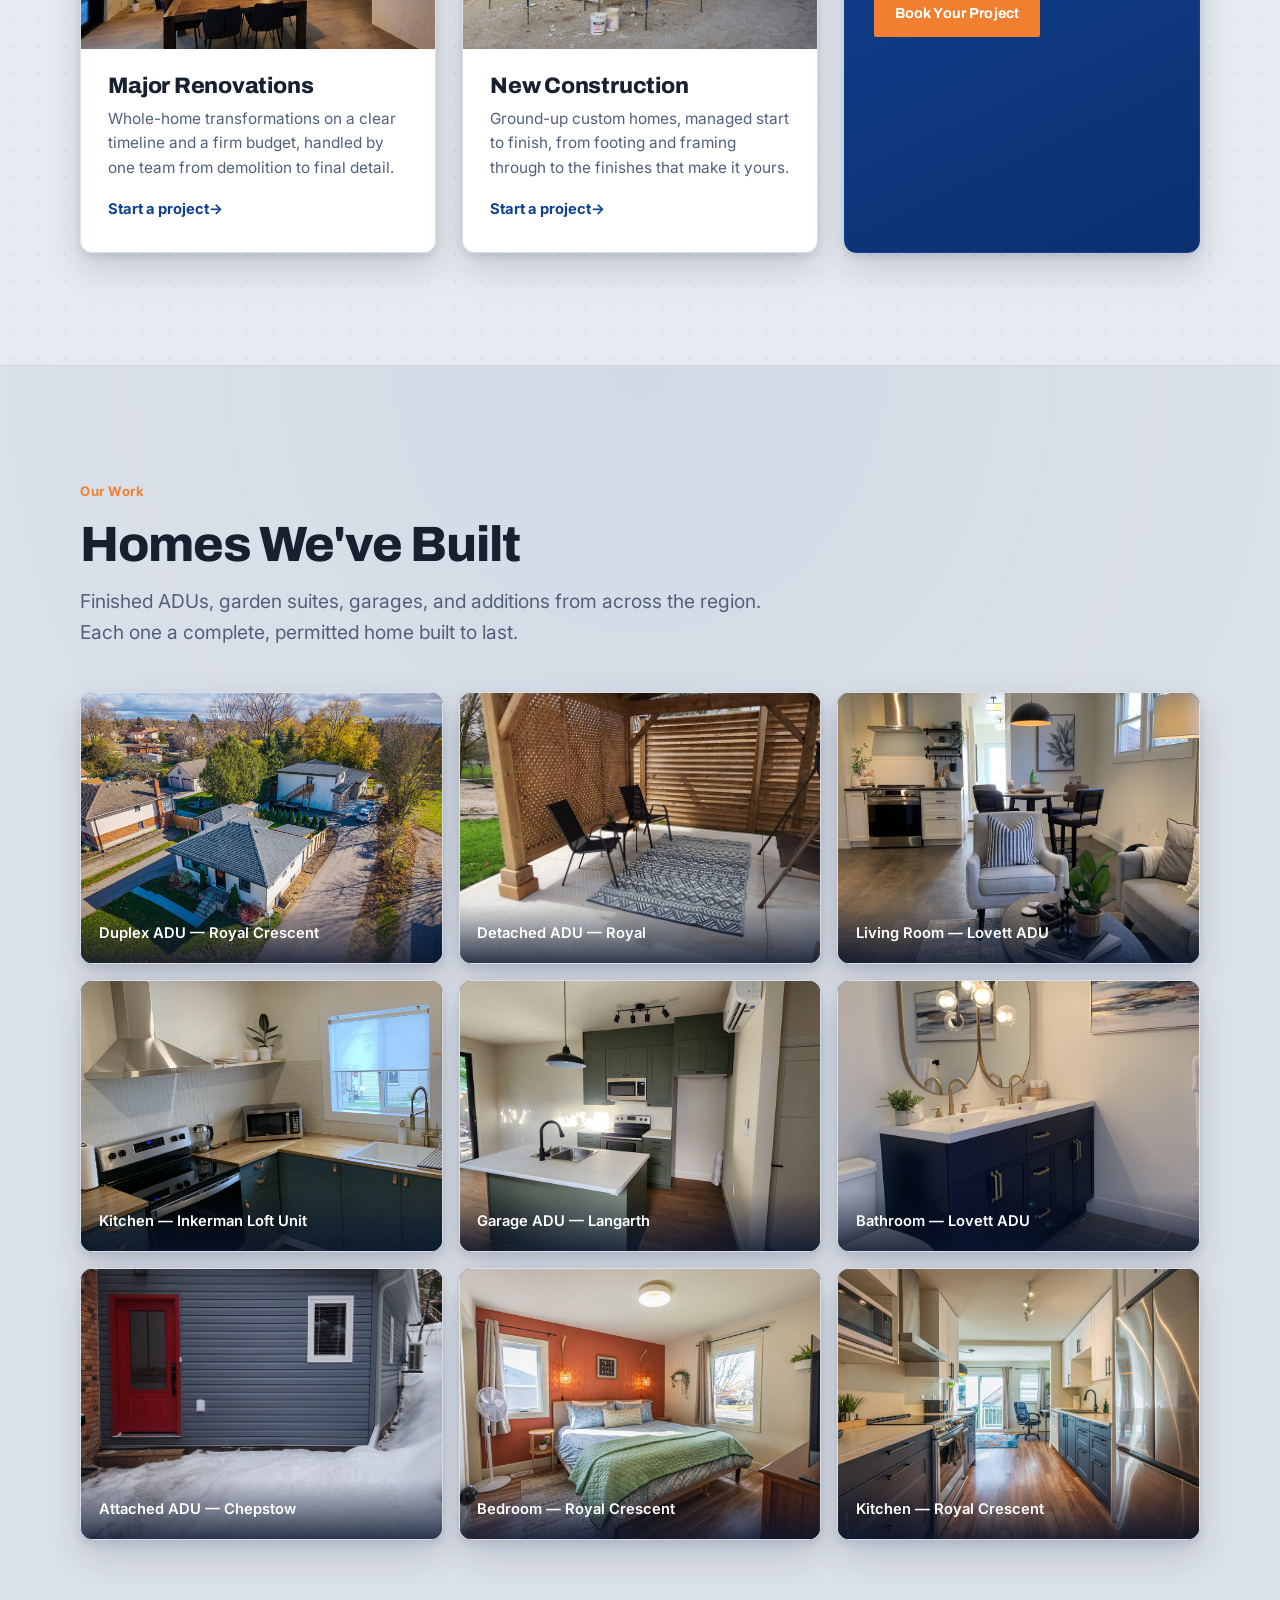
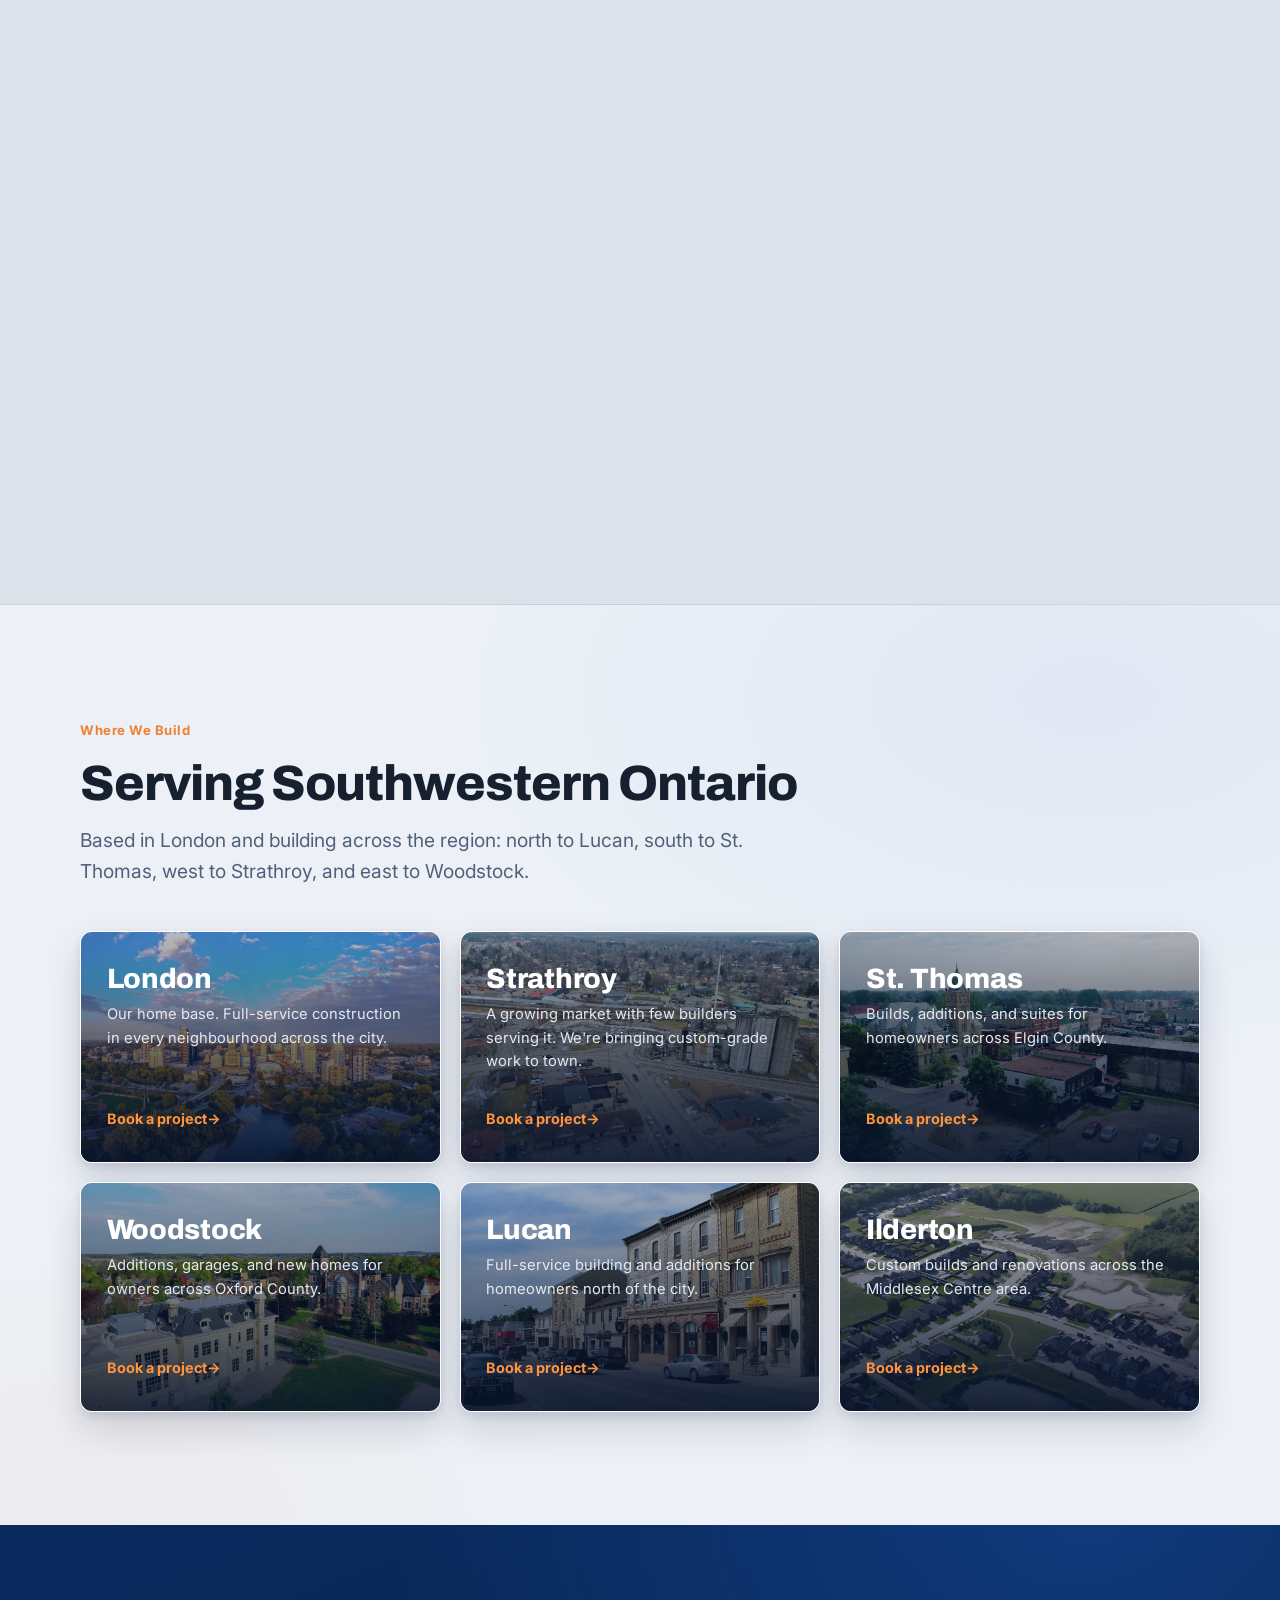
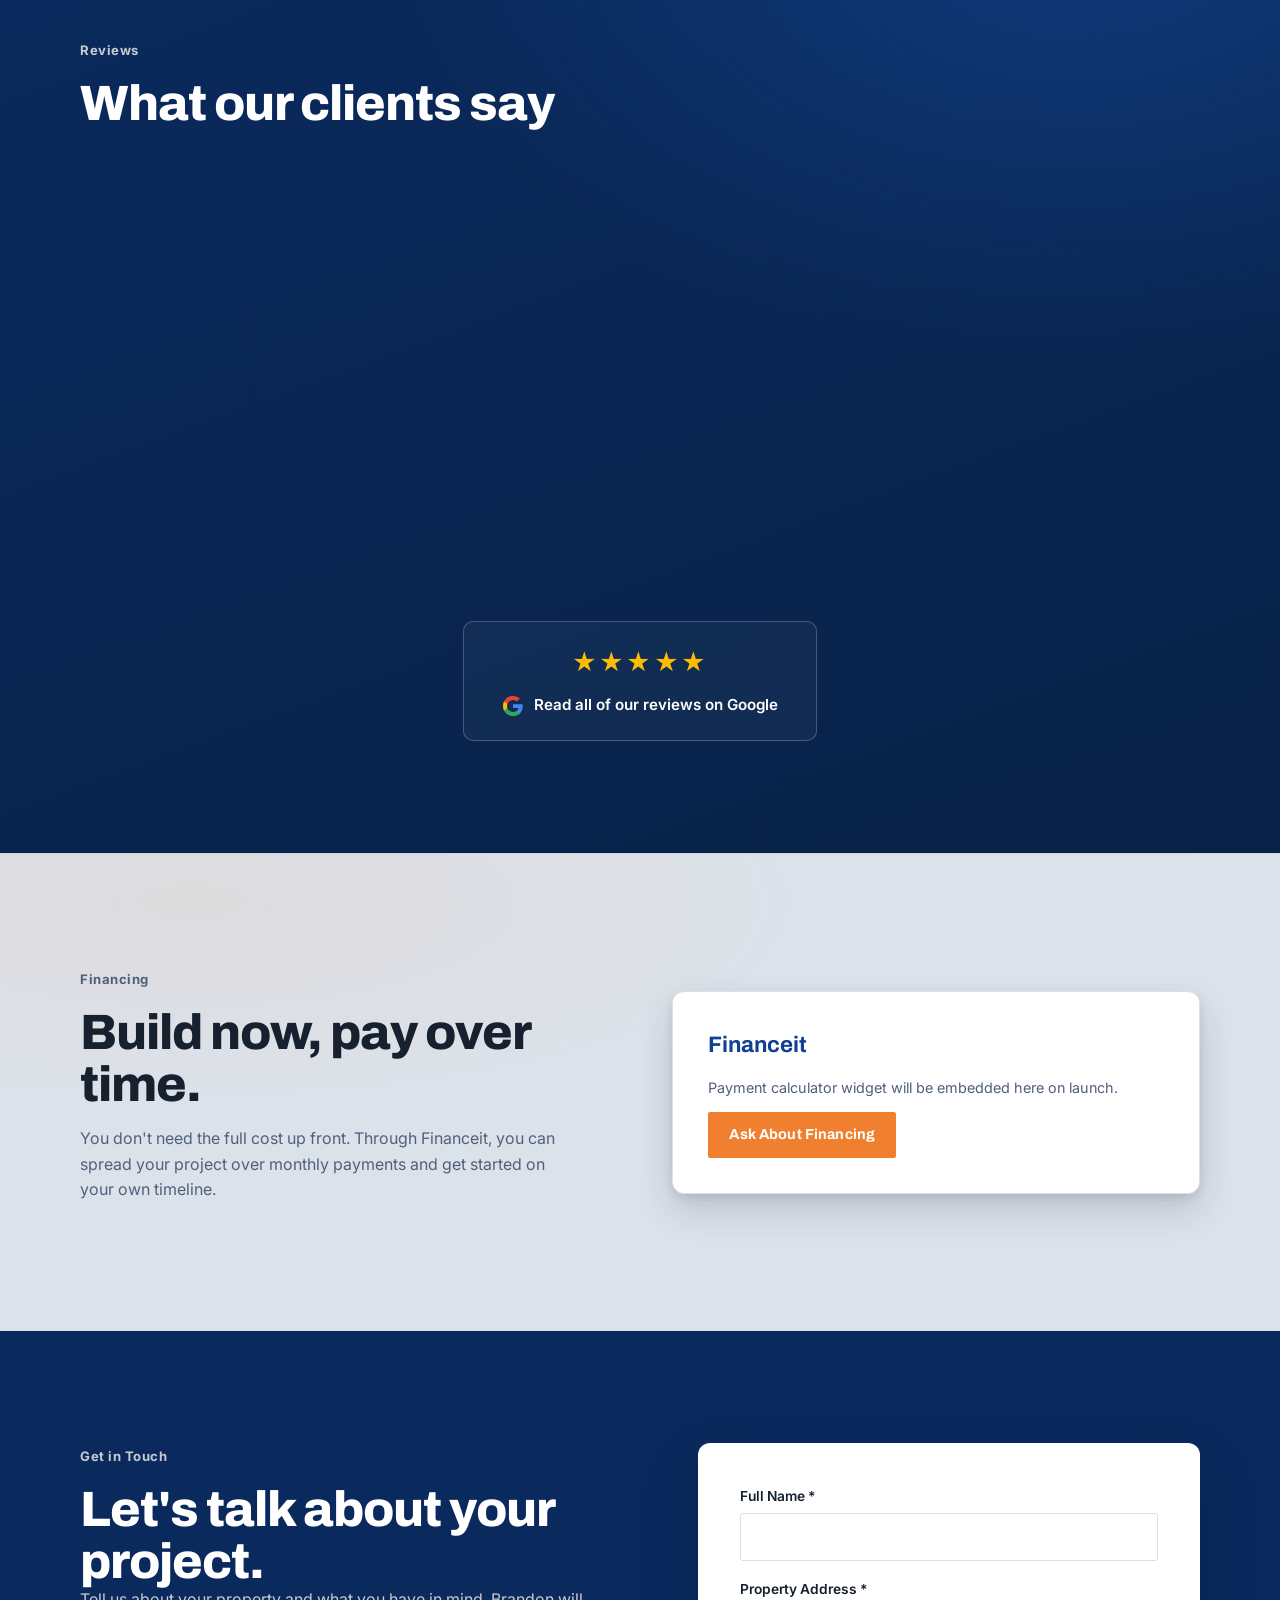
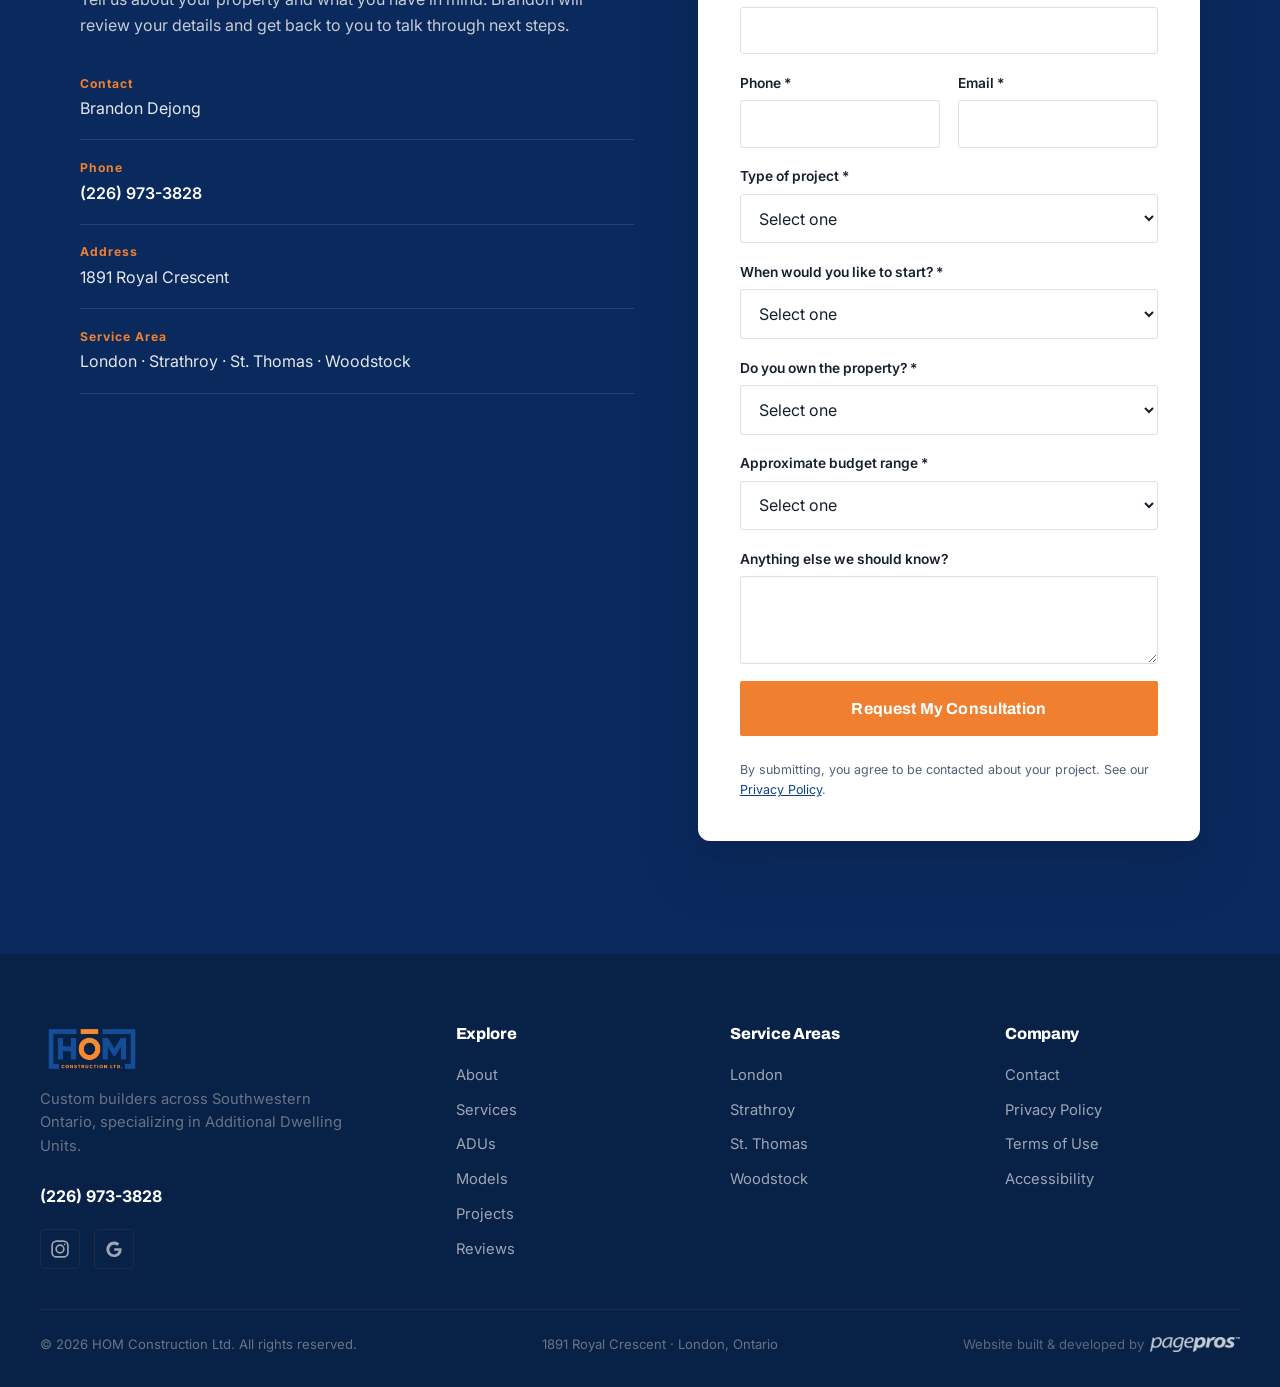
==== commit 1ac046b2: "Add files via upload" ====
--- a/index.html
+++ b/index.html
@@ -10,6 +10,10 @@
 <meta property="og:description" content="We build Additional Dwelling Units across Southwestern Ontario.">
 <meta property="og:type" content="website">
 <meta property="og:url" content="https://homconstructionltd.ca">
+<meta property="og:image" content="https://homconstructionltd.ca/og-image.jpg">
+<meta property="og:image:width" content="1200">
+<meta property="og:image:height" content="630">
+<meta name="twitter:card" content="summary_large_image">
 <link rel="canonical" href="https://homconstructionltd.ca">
 <link rel="icon" type="image/png" href="assets/hom-logo.png">
 <link rel="preconnect" href="https://fonts.googleapis.com">
@@ -23,7 +27,7 @@
   "name": "HOM Construction Ltd.",
   "image": "https://homconstructionltd.ca/og-image.jpg",
   "url": "https://homconstructionltd.ca",
-  "telephone": "",
+  "telephone": "+1-226-973-3828",
   "address": {
     "@type": "PostalAddress",
     "streetAddress": "1891 Royal Crescent",
@@ -56,6 +60,7 @@
       <a href="#areas">Service Areas</a>
       <a href="#reviews">Reviews</a>
     </nav>
+    <a href="tel:+12269733828" class="nav-phone" aria-label="Call HOM Construction at (226) 973-3828"><svg viewBox="0 0 24 24" width="18" height="18" fill="none" stroke="currentColor" stroke-width="2" stroke-linecap="round" stroke-linejoin="round" aria-hidden="true"><path d="M22 16.92v3a2 2 0 0 1-2.18 2 19.8 19.8 0 0 1-8.63-3.07 19.5 19.5 0 0 1-6-6A19.8 19.8 0 0 1 2.12 4.18 2 2 0 0 1 4.11 2h3a2 2 0 0 1 2 1.72c.13.96.36 1.9.7 2.81a2 2 0 0 1-.45 2.11L8.09 9.91a16 16 0 0 0 6 6l1.27-1.27a2 2 0 0 1 2.11-.45c.91.34 1.85.57 2.81.7A2 2 0 0 1 22 16.92z"/></svg><span class="nav-phone-num">(226) 973-3828</span></a>
     <a href="#contact" class="btn btn-sm nav-cta">Start Your Project</a>
     <button class="menu-toggle" aria-label="Open menu" aria-expanded="false"><span></span><span></span><span></span></button>
   </div>
@@ -67,6 +72,7 @@
     <a href="#gallery">Projects</a>
     <a href="#areas">Service Areas</a>
     <a href="#reviews">Reviews</a>
+    <a href="tel:+12269733828" class="mobile-phone"><svg viewBox="0 0 24 24" width="18" height="18" fill="none" stroke="currentColor" stroke-width="2" stroke-linecap="round" stroke-linejoin="round" aria-hidden="true"><path d="M22 16.92v3a2 2 0 0 1-2.18 2 19.8 19.8 0 0 1-8.63-3.07 19.5 19.5 0 0 1-6-6A19.8 19.8 0 0 1 2.12 4.18 2 2 0 0 1 4.11 2h3a2 2 0 0 1 2 1.72c.13.96.36 1.9.7 2.81a2 2 0 0 1-.45 2.11L8.09 9.91a16 16 0 0 0 6 6l1.27-1.27a2 2 0 0 1 2.11-.45c.91.34 1.85.57 2.81.7A2 2 0 0 1 22 16.92z"/></svg> Call (226) 973-3828</a>
     <a href="#contact" class="btn mobile-cta">Start Your Project</a>
   </div>
 </header>
@@ -385,16 +391,16 @@
         <figcaption>Living Room — Lovett ADU</figcaption>
       </figure>
       <figure class="gallery-item" data-stagger>
-        <img src="assets/projects/g-royal-exterior.jpg" alt="Ground-level view of the Royal Crescent ADU and main home" loading="lazy" width="1300" height="975">
-        <figcaption>Duplex ADU Exterior</figcaption>
+        <img src="assets/projects/g-inkerman-kitchen.jpg" alt="Kitchen with teal cabinets, butcher-block counters and a pine plank ceiling in a second-storey loft unit" loading="lazy" width="1300" height="1242">
+        <figcaption>Kitchen — Inkerman Loft Unit</figcaption>
       </figure>
       <figure class="gallery-item" data-stagger>
         <img src="assets/projects/g-langarth.jpg" alt="Finished garage ADU with modern dark siding" loading="lazy" width="1300" height="732">
         <figcaption>Garage ADU — Langarth</figcaption>
       </figure>
       <figure class="gallery-item" data-stagger>
-        <img src="assets/projects/g-lovett-kitchen.jpg" alt="Modern kitchen with stainless appliances inside a detached ADU" loading="lazy" width="975" height="1300">
-        <figcaption>Kitchen — Lovett ADU</figcaption>
+        <img src="assets/projects/g-lovett-bath.jpg" alt="Bathroom with a navy double vanity and oval mirrors inside a detached ADU" loading="lazy" width="975" height="1300">
+        <figcaption>Bathroom — Lovett ADU</figcaption>
       </figure>
       <figure class="gallery-item" data-stagger>
         <img src="assets/projects/g-chepstow.jpg" alt="Finished attached ADU addition on a London home" loading="lazy" width="732" height="1300">
@@ -605,6 +611,7 @@
       <p>Tell us about your property and what you have in mind. Brandon will review your details and get back to you to talk through next steps.</p>
       <div class="contact-details">
         <div class="cd-item"><span class="cd-label">Contact</span><span>Brandon Dejong</span></div>
+        <div class="cd-item"><span class="cd-label">Phone</span><a href="tel:+12269733828">(226) 973-3828</a></div>
         <div class="cd-item"><span class="cd-label">Address</span><span>1891 Royal Crescent</span></div>
         <div class="cd-item"><span class="cd-label">Service Area</span><span>London · Strathroy · St. Thomas · Woodstock</span></div>
       </div>
@@ -696,6 +703,7 @@
         <img src="assets/hom-logo.png" alt="HOM Construction Ltd." class="footer-logo" width="376" height="166">
       </picture>
       <p>Custom builders across Southwestern Ontario, specializing in Additional Dwelling Units.</p>
+      <a class="footer-phone" href="tel:+12269733828">(226) 973-3828</a>
       <div class="social-row">
         <a href="https://www.instagram.com/homconstructionltd/" target="_blank" rel="noopener" aria-label="HOM Construction on Instagram">
           <svg viewBox="0 0 24 24" aria-hidden="true" fill="none" stroke="currentColor" stroke-width="2" stroke-linecap="round" stroke-linejoin="round">
--- a/css/style.css
+++ b/css/style.css
@@ -578,7 +578,7 @@
 .page-hero-overlay{position:absolute;inset:0;z-index:-1;
   background:linear-gradient(180deg,rgba(8,20,45,.78) 0%,rgba(8,20,45,.66) 55%,rgba(8,20,45,.85) 100%);}
 .page-hero-aerial .wrap{position:relative;z-index:1}
-.doc-body{padding:clamp(3rem,7vw,5rem) 0;max-width:800px}
+.doc-body{padding-top:clamp(3rem,7vw,5rem);padding-bottom:clamp(3rem,7vw,5rem);max-width:800px}
 .doc-body h2{font-size:clamp(1.4rem,3vw,1.9rem);margin:2.4rem 0 .9rem}
 .doc-body h3{margin:1.6rem 0 .6rem}
 .doc-body p,.doc-body li{color:var(--muted);line-height:1.7}
@@ -697,3 +697,43 @@
   .hero-badge-bottom{right:0}
   .hero-photo-panel img{height:300px}
 }
+
+/* Area hero lede: left-aligned with the heading */
+.page-hero .hero-lede{margin-left:0;margin-right:0}
+
+/* ADU section tag one step larger */
+.adu-feature .section-tag{font-size:1rem}
+
+/* Local incentives card on service-area pages */
+.incentive-box{margin-top:2rem;padding:1.4rem 1.5rem;background:#fff;border:1px solid rgba(15,42,92,.12);border-left:4px solid var(--orange);border-radius:var(--radius);box-shadow:0 6px 20px rgba(15,42,92,.06)}
+.incentive-box p{margin:0 0 .9rem}
+.incentive-tag{font-size:.82rem;font-weight:700;letter-spacing:.04em;color:var(--orange)}
+.incentive-links{display:flex;flex-wrap:wrap;gap:.6rem 1.4rem;margin-bottom:.8rem}
+.incentive-link{display:inline-flex;align-items:center;gap:.4rem;font-weight:700;color:var(--ink);border-bottom:2px solid rgba(240,128,48,.5);padding-bottom:2px}
+.incentive-link:hover{border-bottom-color:var(--orange)}
+.incentive-note{font-size:.86rem;color:var(--muted);margin:0!important}
+.sr-only{position:absolute;width:1px;height:1px;padding:0;margin:-1px;overflow:hidden;clip:rect(0,0,0,0);white-space:nowrap;border:0}
+
+/* Header phone (click-to-call) */
+.nav-phone{display:inline-flex;align-items:center;gap:.45rem;font-weight:700;font-size:.92rem;color:var(--brand-blue);white-space:nowrap;transition:color .15s}
+.nav-phone:hover{color:var(--orange)}
+.header-overlay .nav-phone{color:#fff}
+.header-overlay .nav-phone:hover{color:var(--orange-bright)}
+#site-header.scrolled .nav-phone{color:var(--brand-blue)}
+#site-header.scrolled .nav-phone:hover{color:var(--orange)}
+@media (max-width:1200px){
+  .nav{gap:1.2rem}
+  .nav-phone-num{position:absolute;width:1px;height:1px;overflow:hidden;clip:rect(0,0,0,0);white-space:nowrap}
+}
+@media (max-width:980px){
+  .nav-phone{margin-left:auto;padding:8px}
+  .menu-toggle{margin-left:0}
+}
+.mobile-phone{display:inline-flex;align-items:center;gap:.5rem}
+.footer-phone{display:inline-block;margin-top:.6rem;font-weight:700;color:#fff}
+.footer-phone:hover,.footer-phone-inline:hover{color:var(--orange-bright)}
+.footer-phone-inline{font-weight:700;color:#fff}
+.contact-details a{font-weight:600}
+.cta-call{margin:1.2rem 0 0;color:#C7CBD1}
+.cta-call a{color:#fff;font-weight:700;border-bottom:2px solid rgba(240,128,48,.6)}
+.mobile-nav .mobile-cta{color:#fff;justify-content:center;border:0}
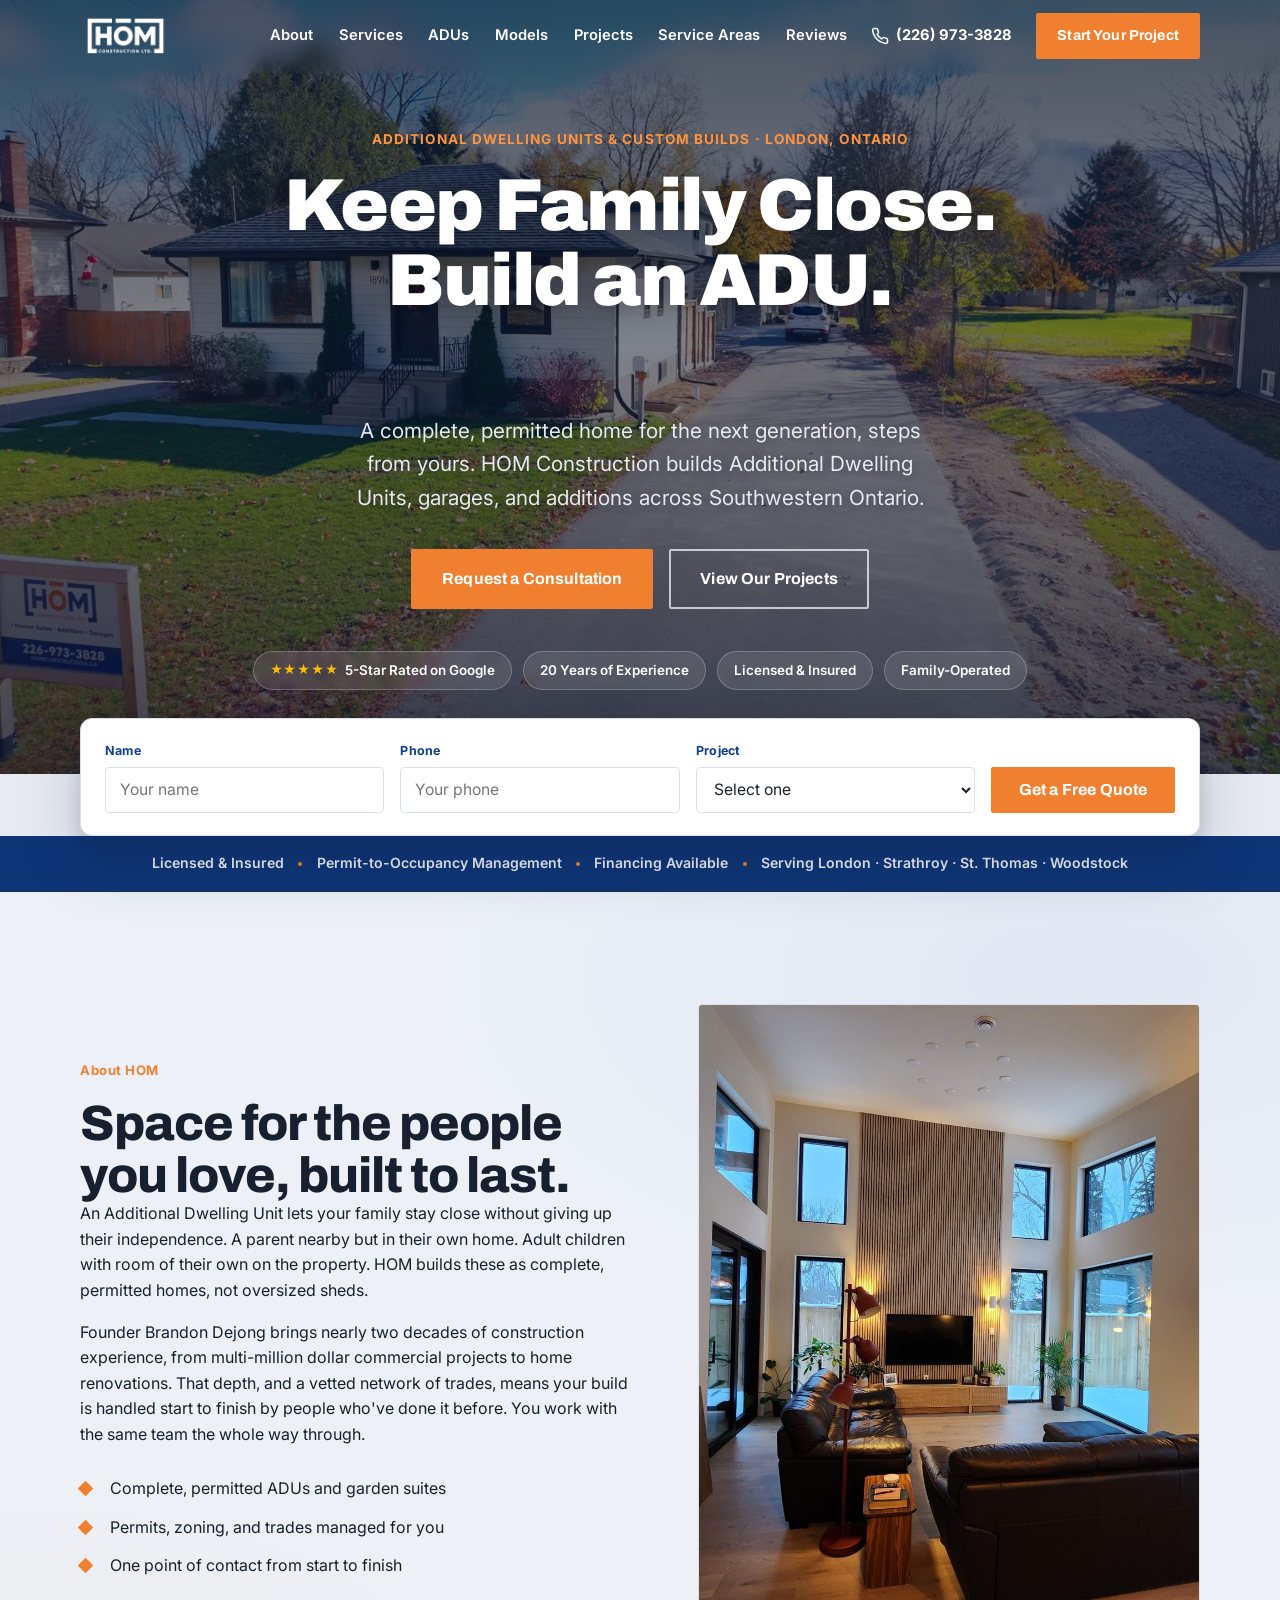
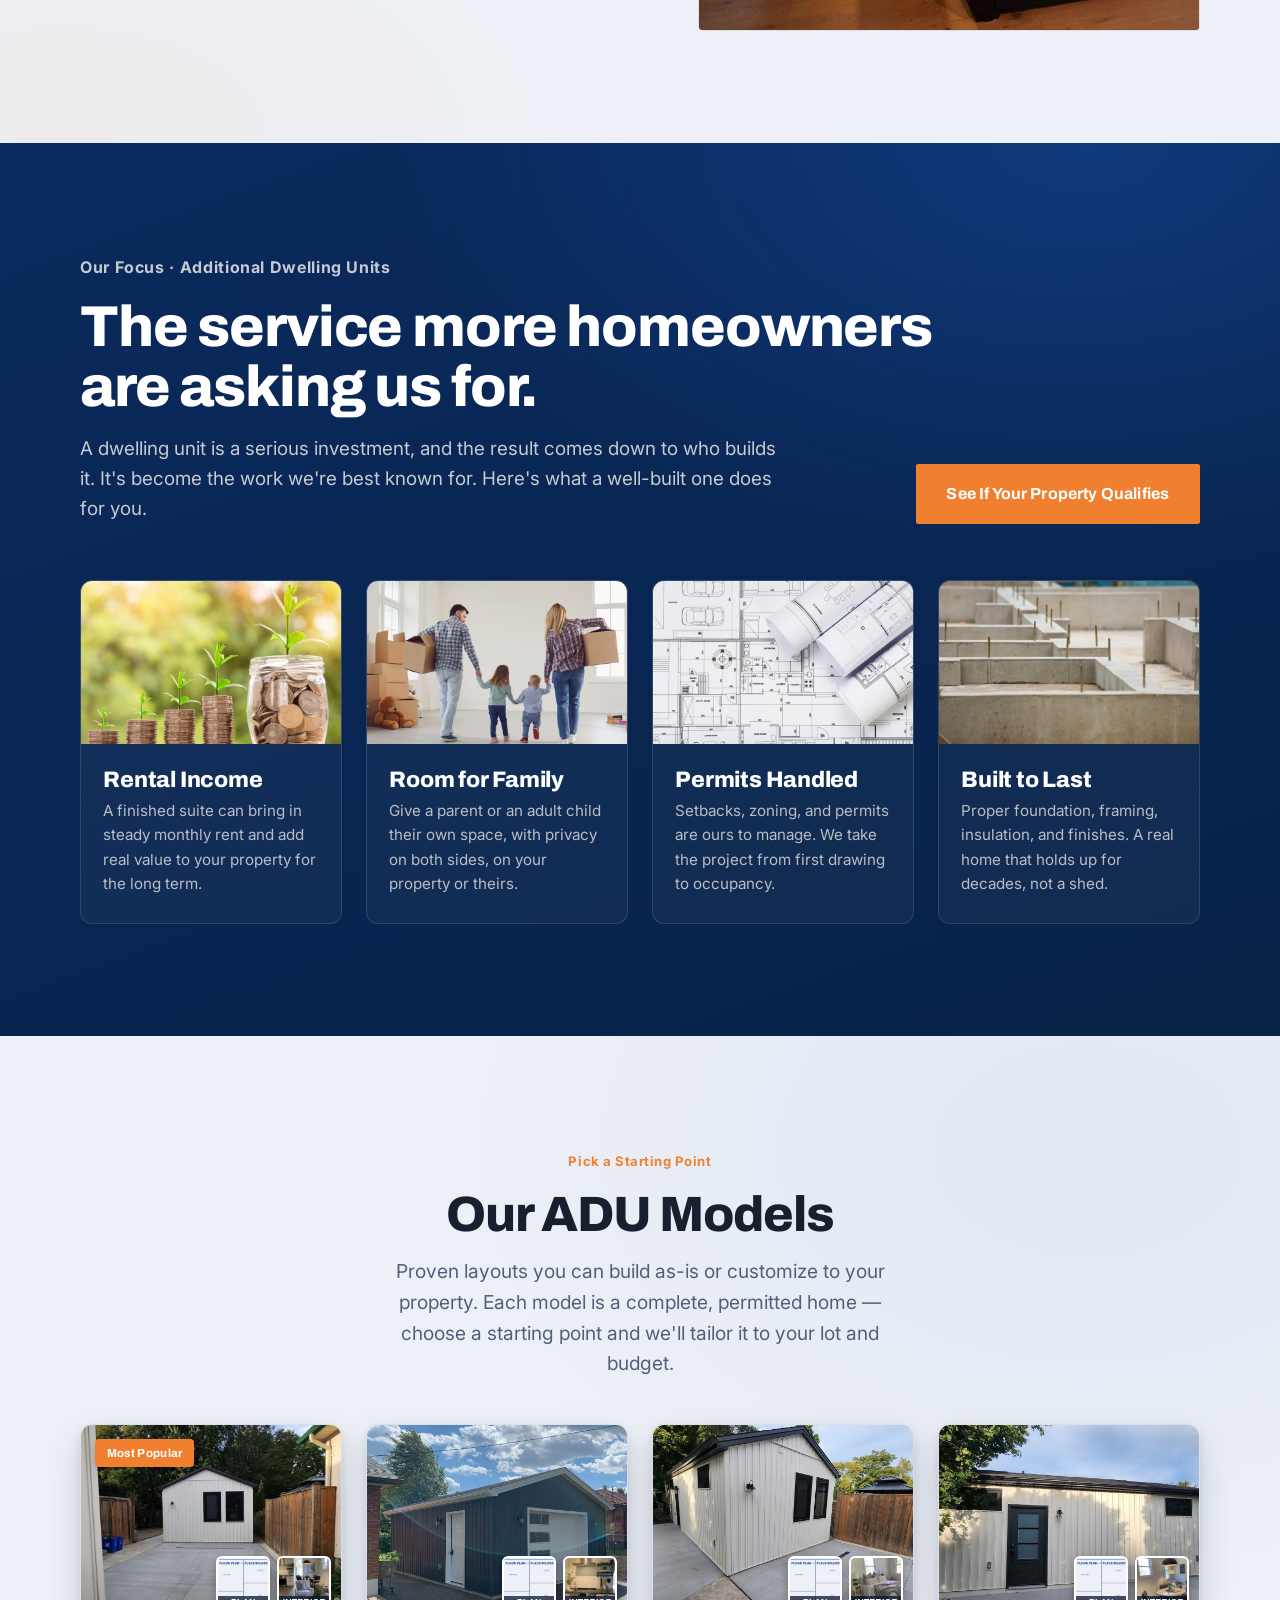
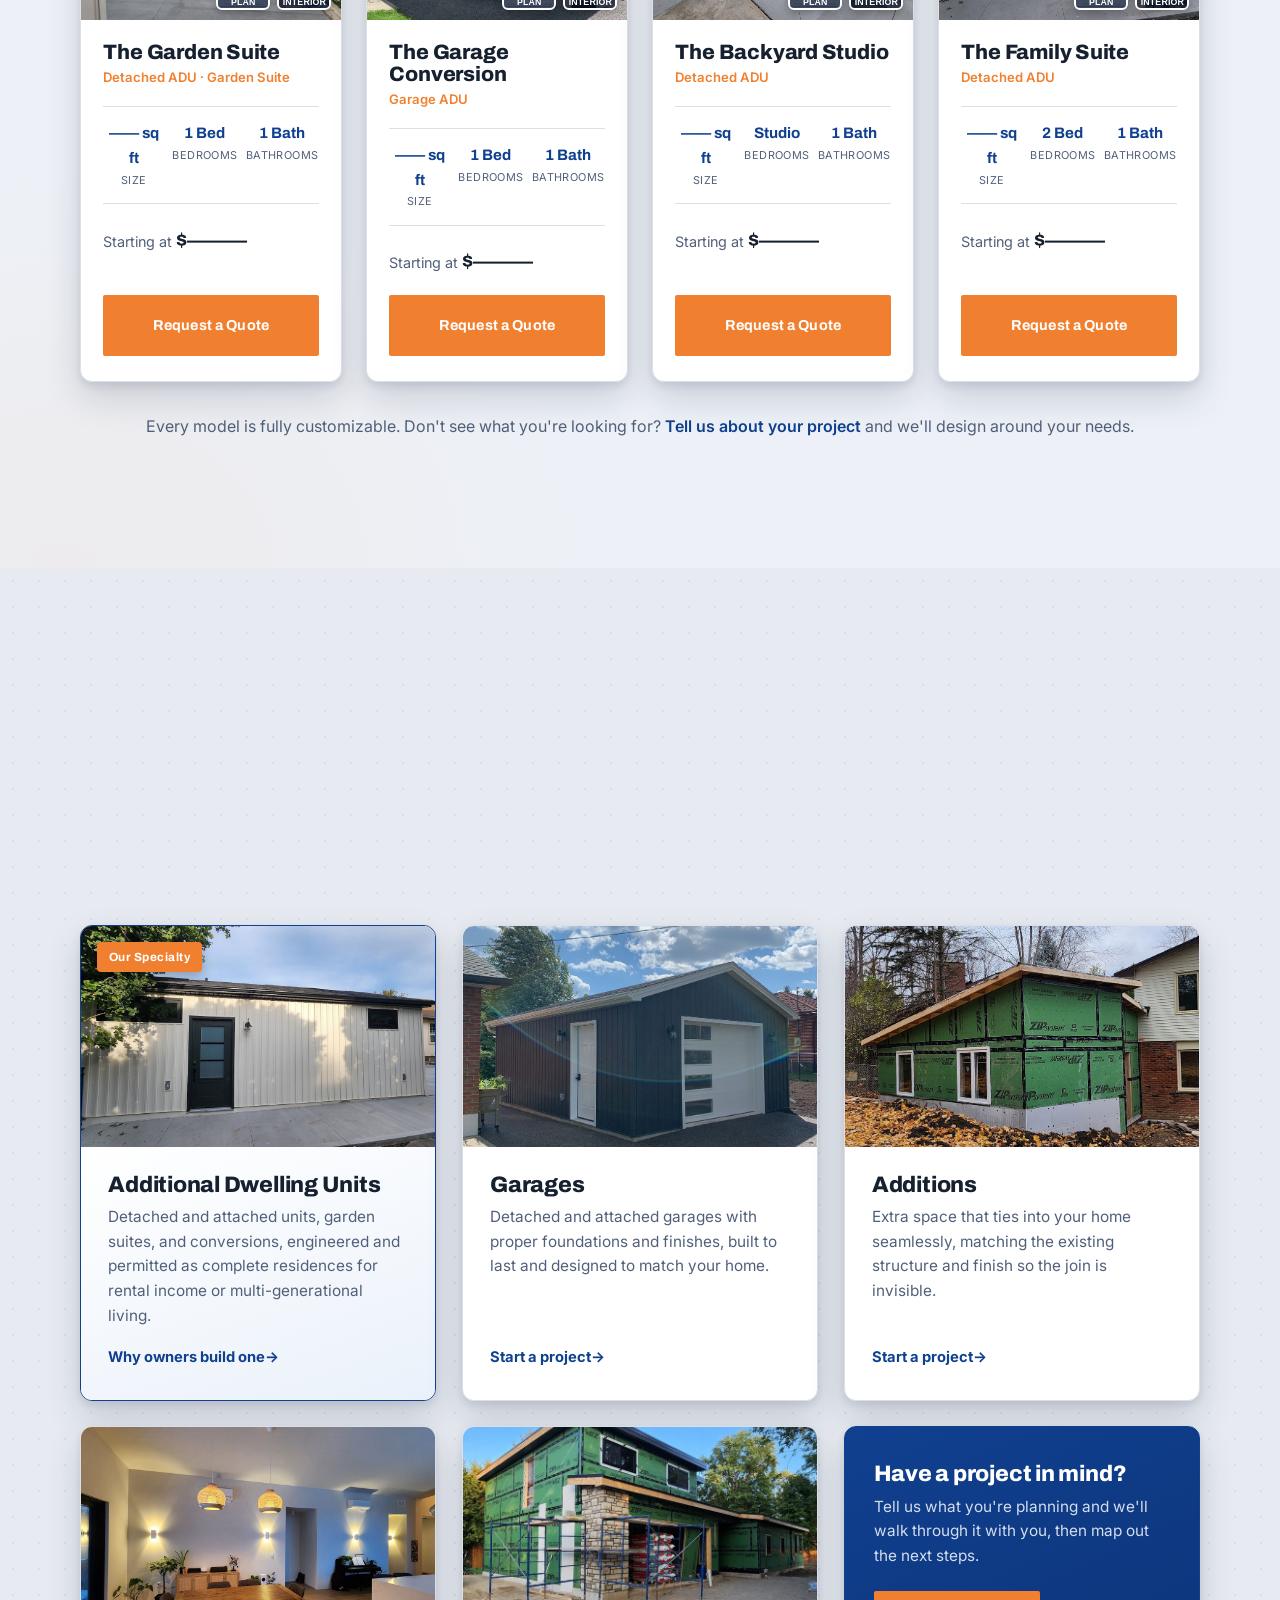
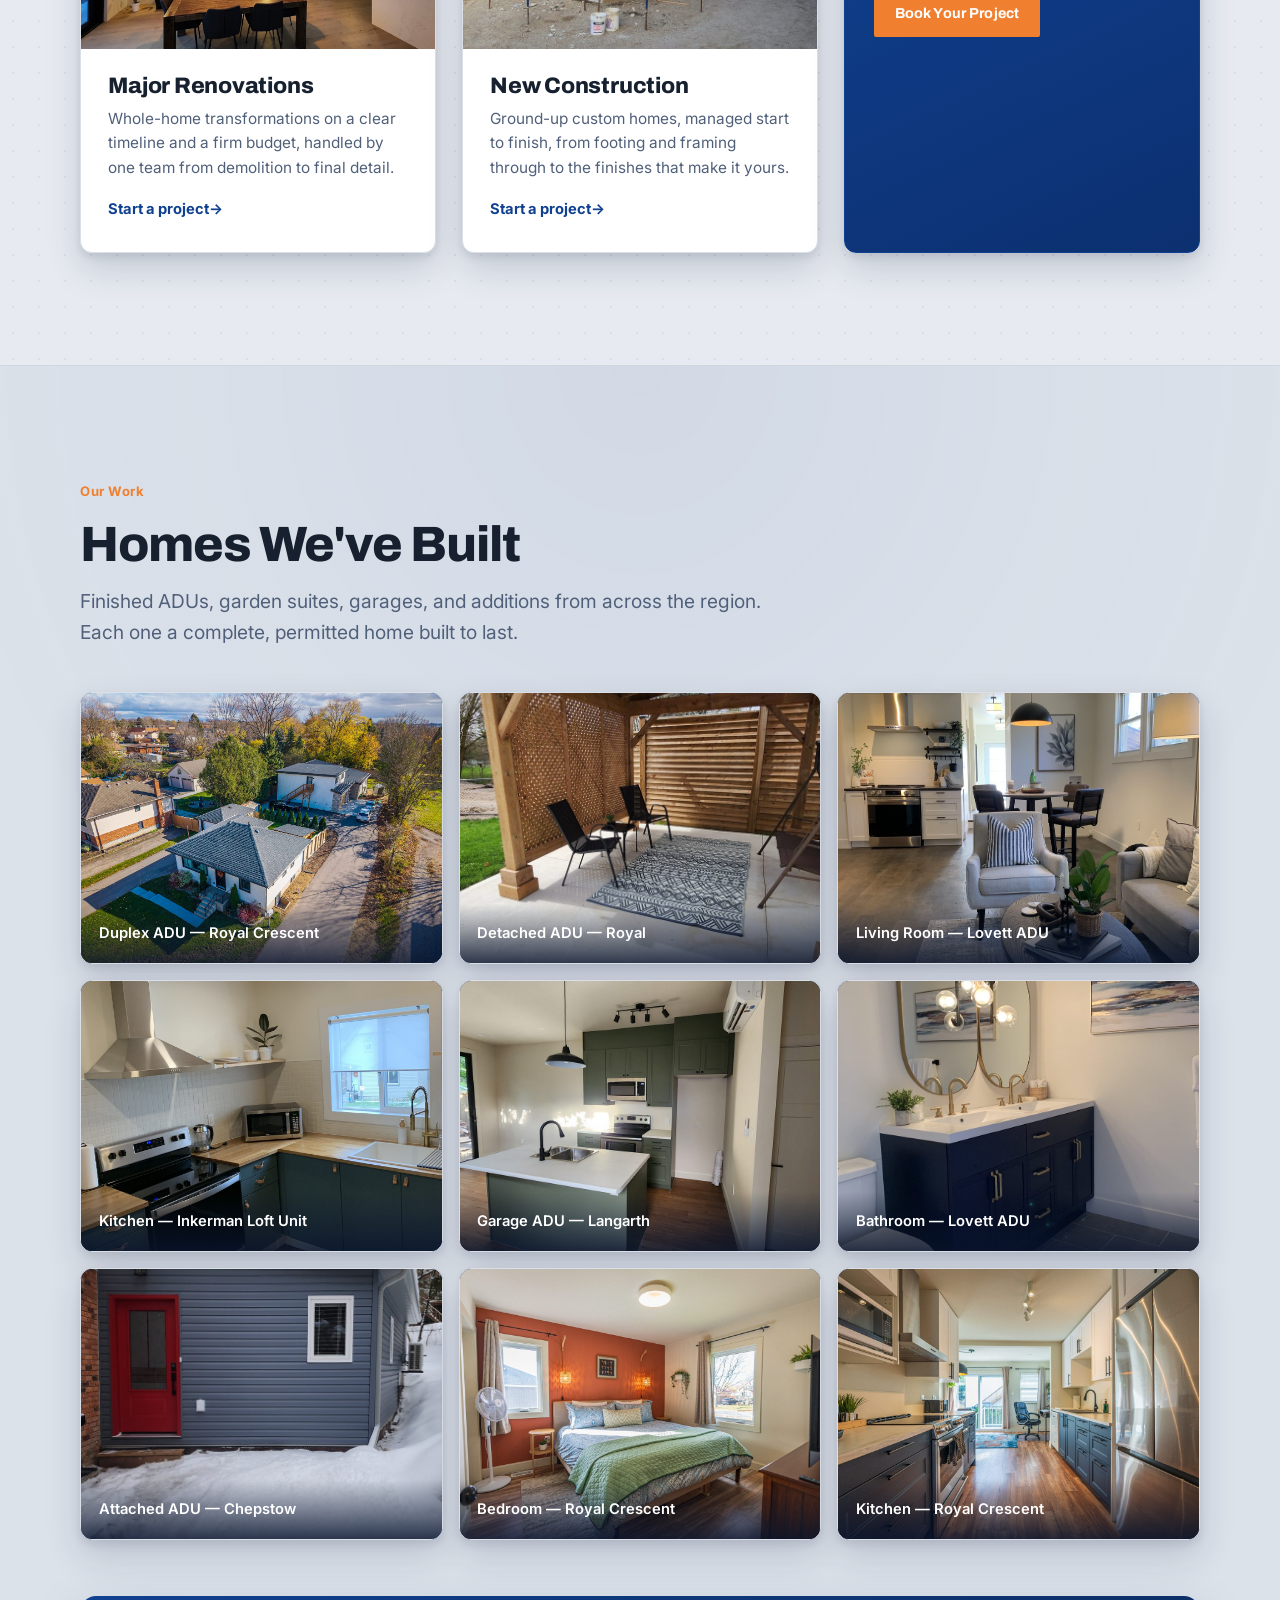
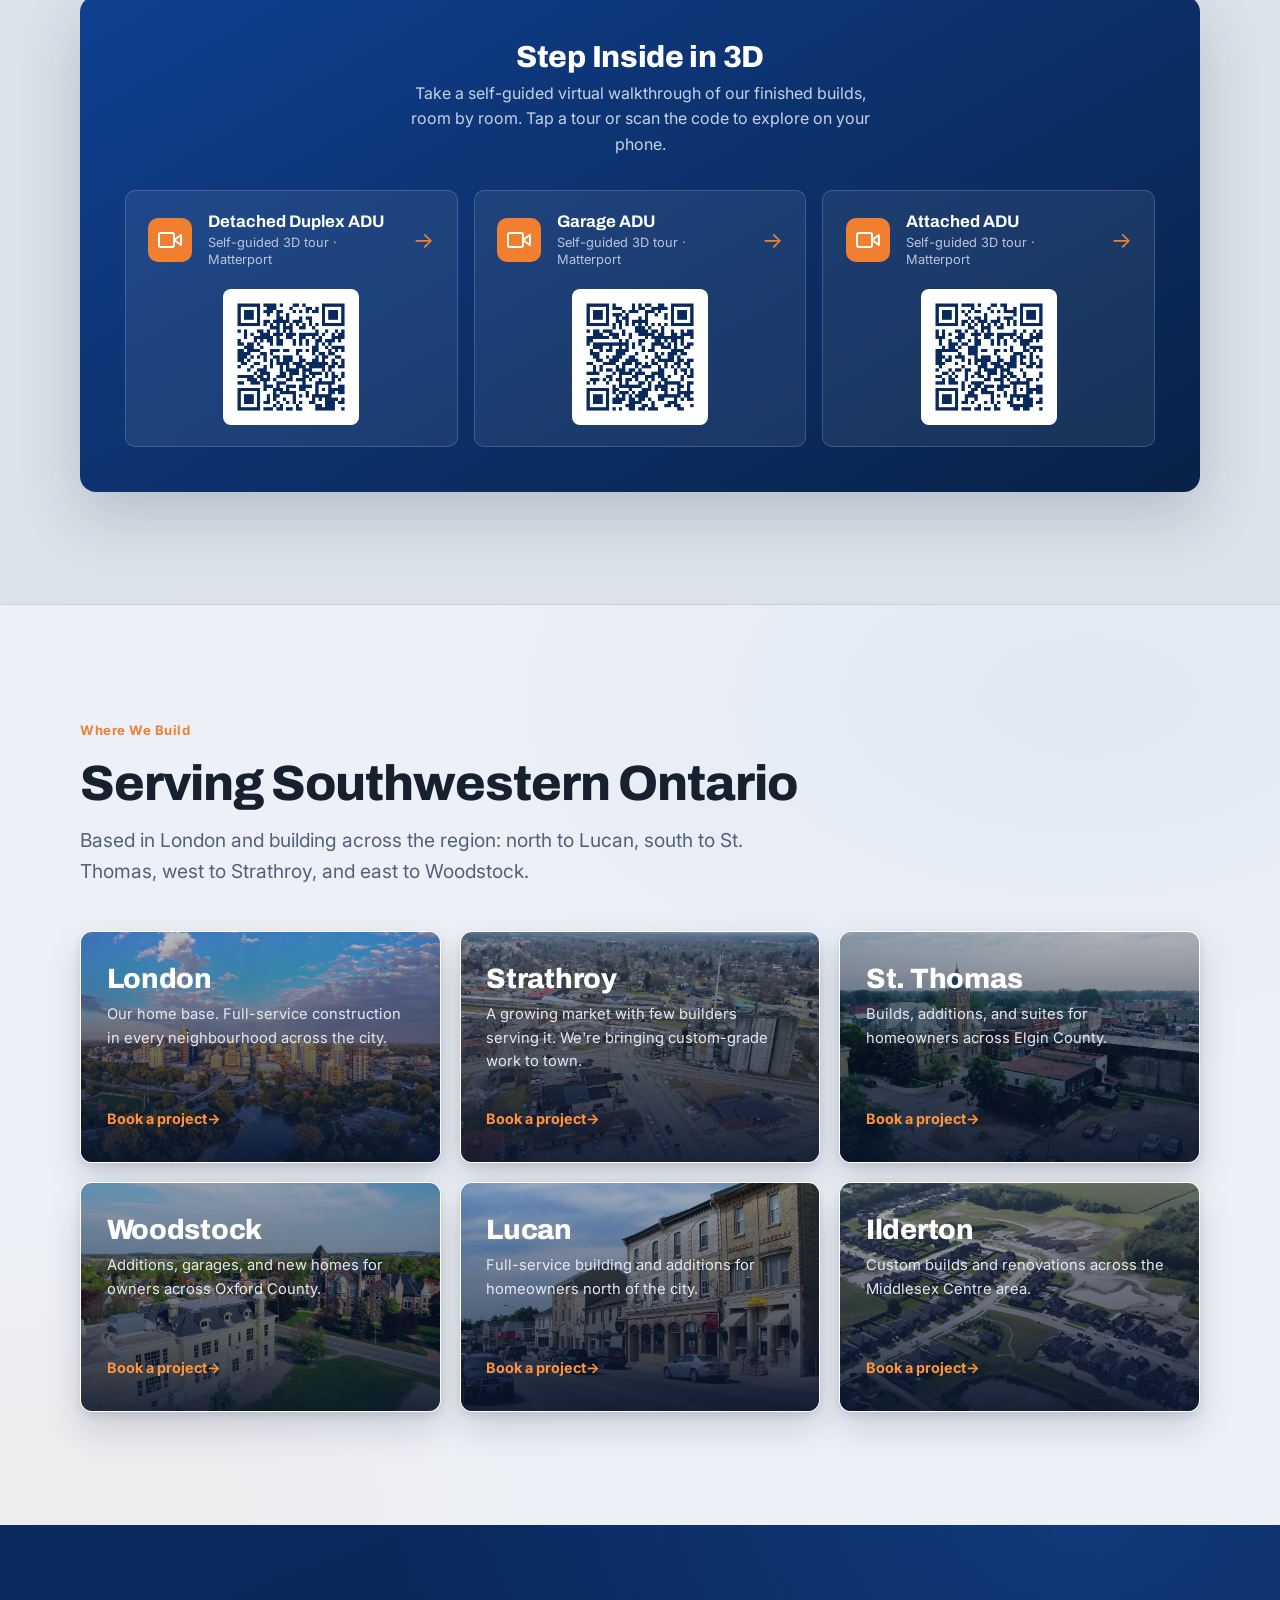
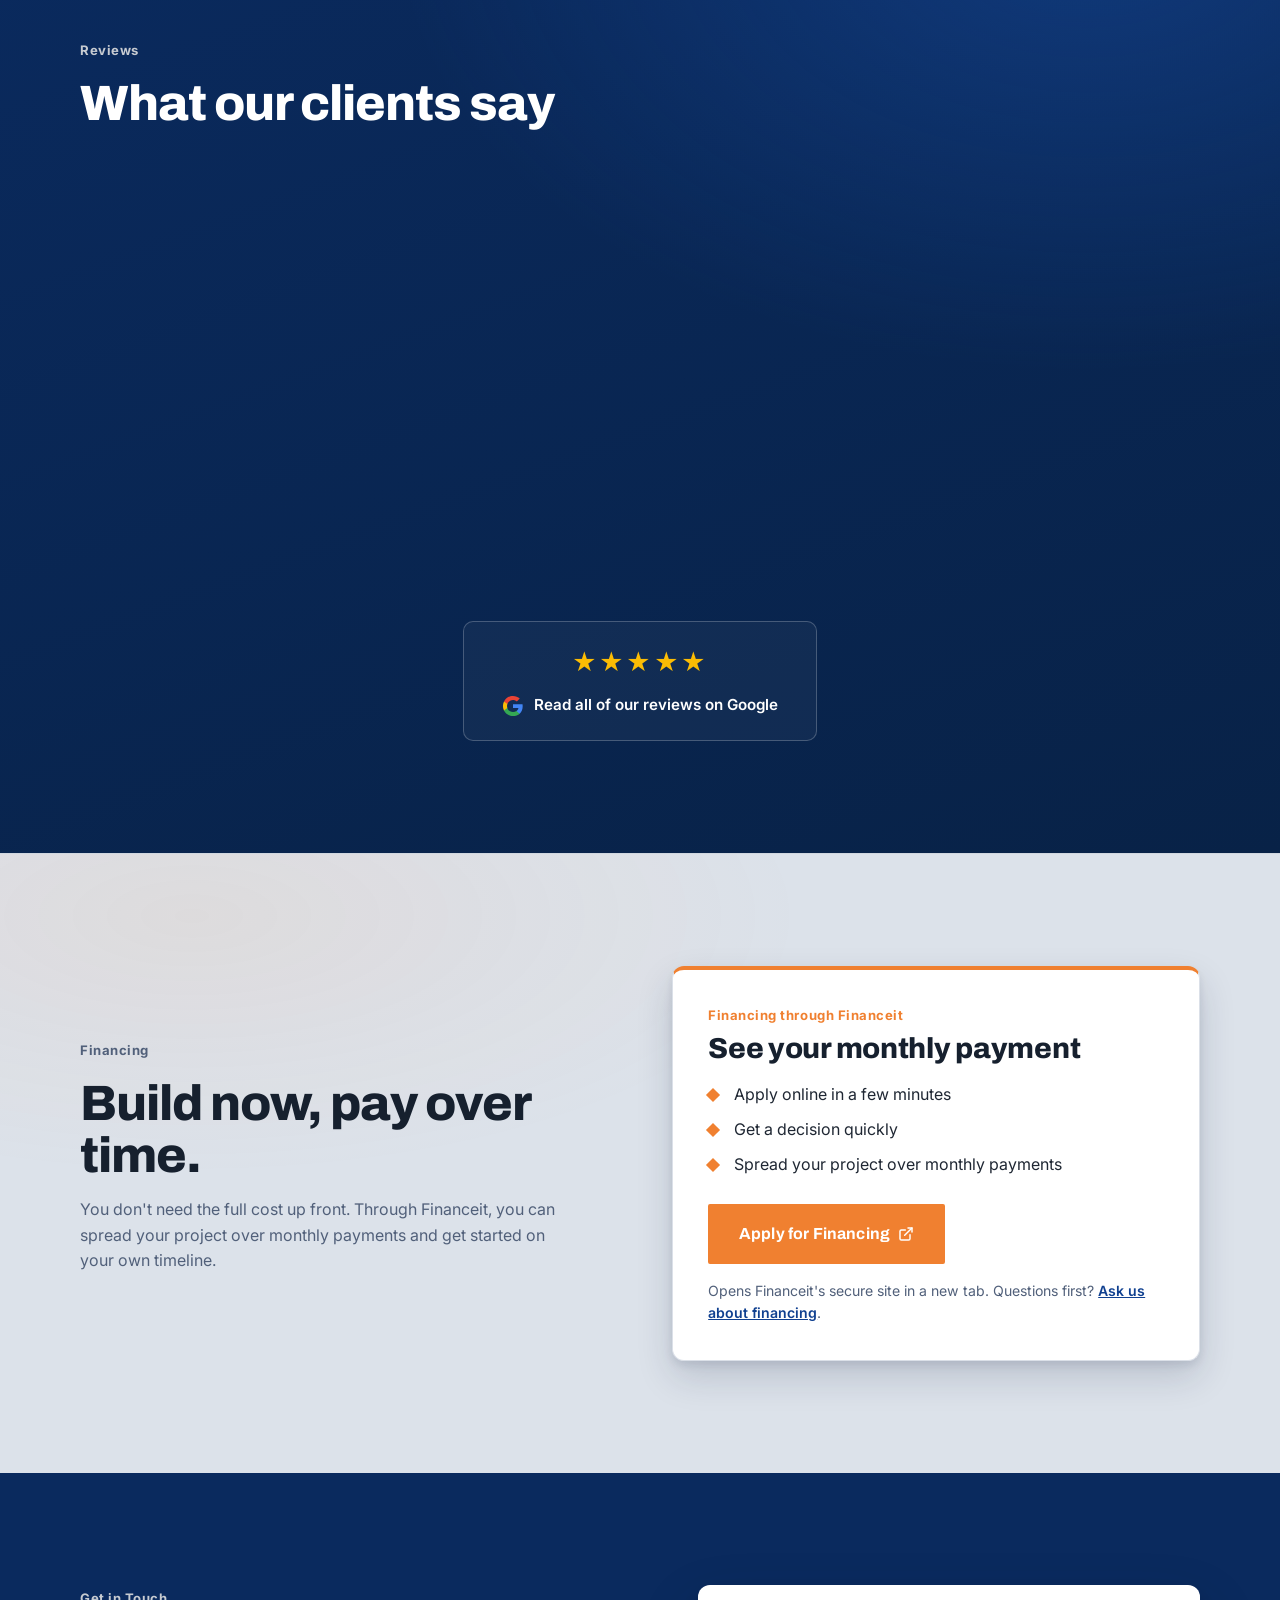
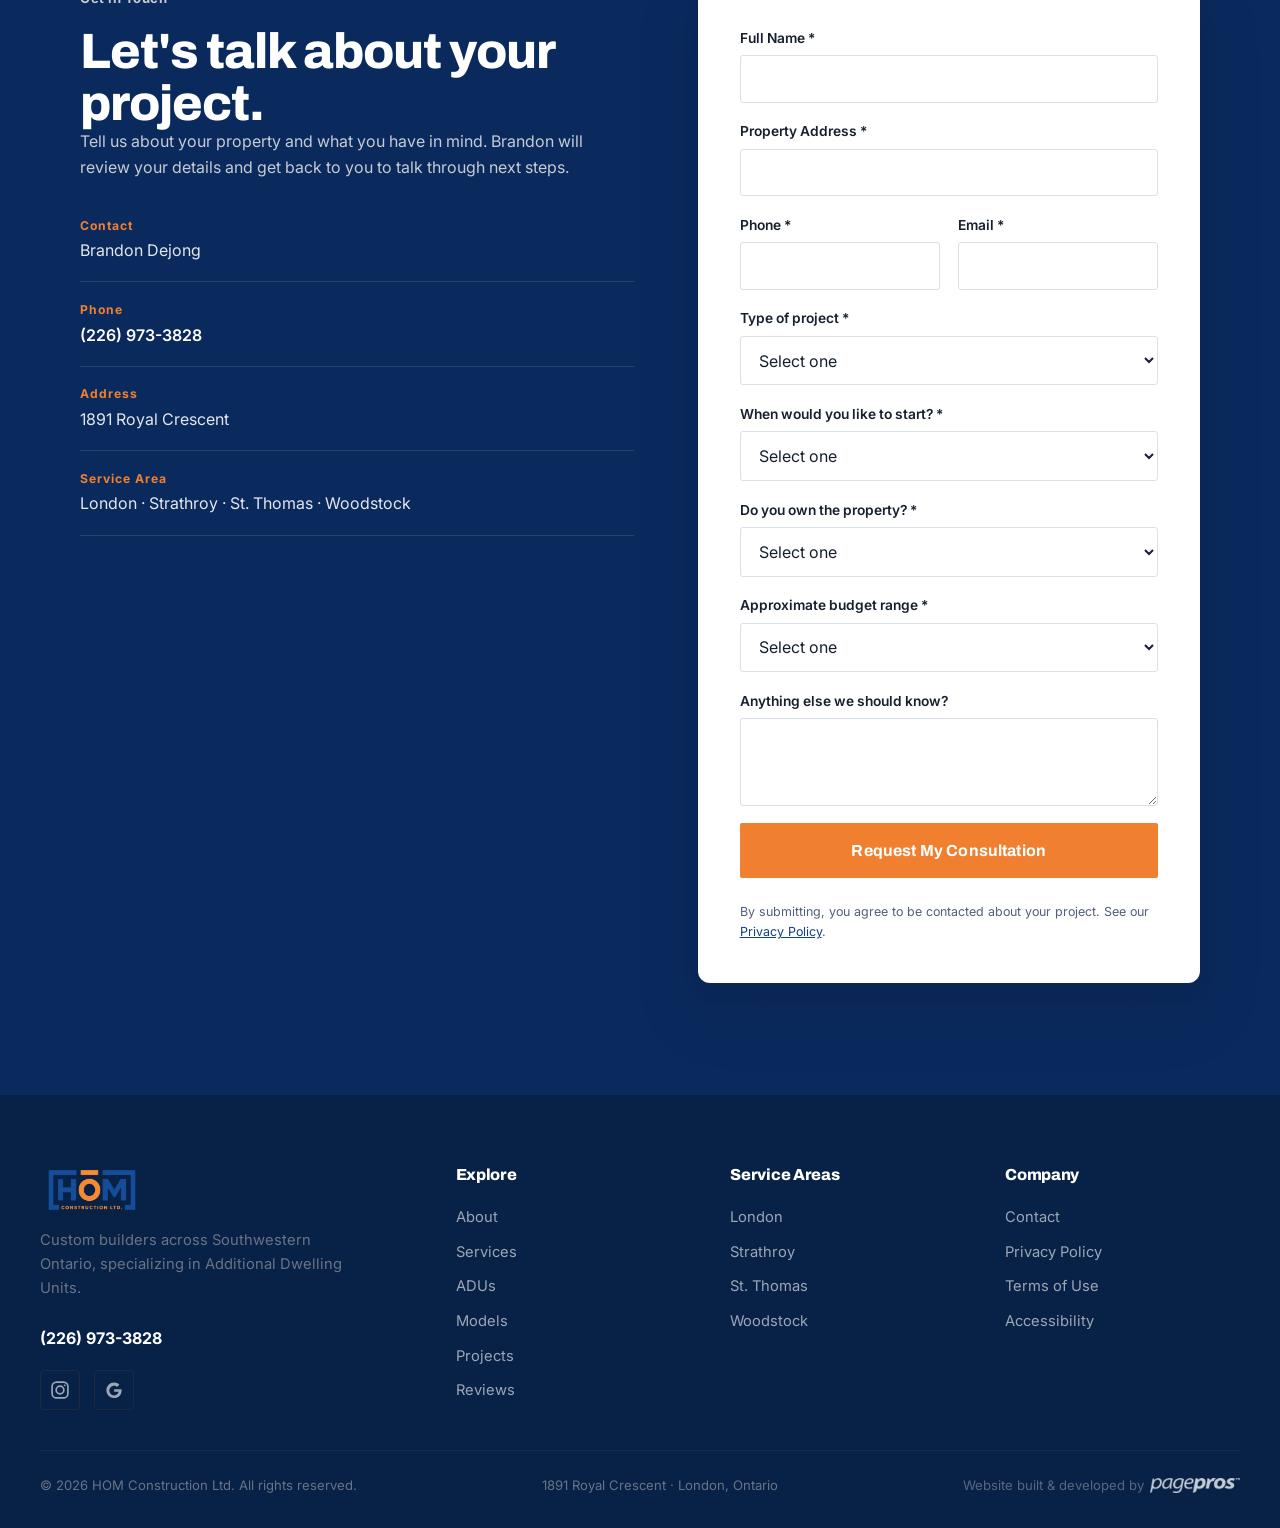
==== commit e129cf04: "Add files via upload" ====
--- a/index.html
+++ b/index.html
@@ -593,10 +593,16 @@
       <p>You don't need the full cost up front. Through Financeit, you can spread your project over monthly payments and get started on your own timeline.</p>
     </div>
     <div class="finance-widget" data-reveal>
-      <div class="financeit-placeholder">
-        <strong>Financeit</strong>
-        <span>Payment calculator widget will be embedded here on launch.</span>
-        <a href="#contact" class="btn btn-sm">Ask About Financing</a>
+      <div class="finance-card">
+        <p class="finance-card-tag">Financing through Financeit</p>
+        <h3>See your monthly payment</h3>
+        <ul class="finance-steps">
+          <li>Apply online in a few minutes</li>
+          <li>Get a decision quickly</li>
+          <li>Spread your project over monthly payments</li>
+        </ul>
+        <a href="https://www.financeit.ca/s/tH4xuA" target="_blank" rel="noopener" class="btn finance-btn">Apply for Financing <svg viewBox="0 0 24 24" width="16" height="16" fill="none" stroke="currentColor" stroke-width="2.2" stroke-linecap="round" stroke-linejoin="round" aria-hidden="true"><path d="M18 13v6a2 2 0 0 1-2 2H5a2 2 0 0 1-2-2V8a2 2 0 0 1 2-2h6"/><path d="M15 3h6v6"/><path d="M10 14L21 3"/></svg><span class="sr-only"> (opens Financeit in a new tab)</span></a>
+        <p class="finance-note">Opens Financeit's secure site in a new tab. Questions first? <a href="#contact">Ask us about financing</a>.</p>
       </div>
     </div>
   </div>
--- a/css/style.css
+++ b/css/style.css
@@ -522,9 +522,6 @@
 .finance-inner{display:grid;grid-template-columns:1fr 1fr;gap:clamp(2rem,5vw,4rem);align-items:center}
 .finance-text h2{margin-bottom:1rem}
 .finance-text p{color:var(--muted);max-width:48ch}
-.financeit-placeholder{display:flex;flex-direction:column;gap:.8rem;align-items:flex-start;padding:2.2rem;background:var(--surface);border:1px solid var(--border);border-radius:var(--radius);box-shadow:var(--shadow)}
-.financeit-placeholder strong{font-family:var(--font-display);font-size:1.4rem;color:var(--steel)}
-.financeit-placeholder span{color:var(--muted);font-size:.9rem}
 
 /* ---------- Contact ---------- */
 .section-contact{background:var(--ink);color:#fff}
@@ -737,3 +734,14 @@
 .cta-call{margin:1.2rem 0 0;color:#C7CBD1}
 .cta-call a{color:#fff;font-weight:700;border-bottom:2px solid rgba(240,128,48,.6)}
 .mobile-nav .mobile-cta{color:#fff;justify-content:center;border:0}
+
+/* Financing card (Financeit apply link) */
+.finance-card{padding:2.2rem;background:var(--surface);border:1px solid var(--border);border-top:4px solid var(--orange);border-radius:var(--radius);box-shadow:var(--shadow)}
+.finance-card-tag{font-size:.82rem;font-weight:700;letter-spacing:.04em;color:var(--orange);margin:0 0 .5rem}
+.finance-card h3{font-size:clamp(1.4rem,2.4vw,1.8rem);margin:0 0 1.1rem}
+.finance-steps{list-style:none;padding:0;margin:0 0 1.6rem}
+.finance-steps li{position:relative;padding-left:1.6rem;margin-bottom:.6rem;color:var(--text,#1F2733)}
+.finance-steps li::before{content:"";position:absolute;left:0;top:.5rem;width:10px;height:10px;background:var(--orange);transform:rotate(45deg)}
+.finance-btn{display:inline-flex;align-items:center;gap:.5rem}
+.finance-note{margin:1rem 0 0;font-size:.88rem;color:var(--muted)}
+.finance-note a{color:var(--steel);font-weight:600;text-decoration:underline}
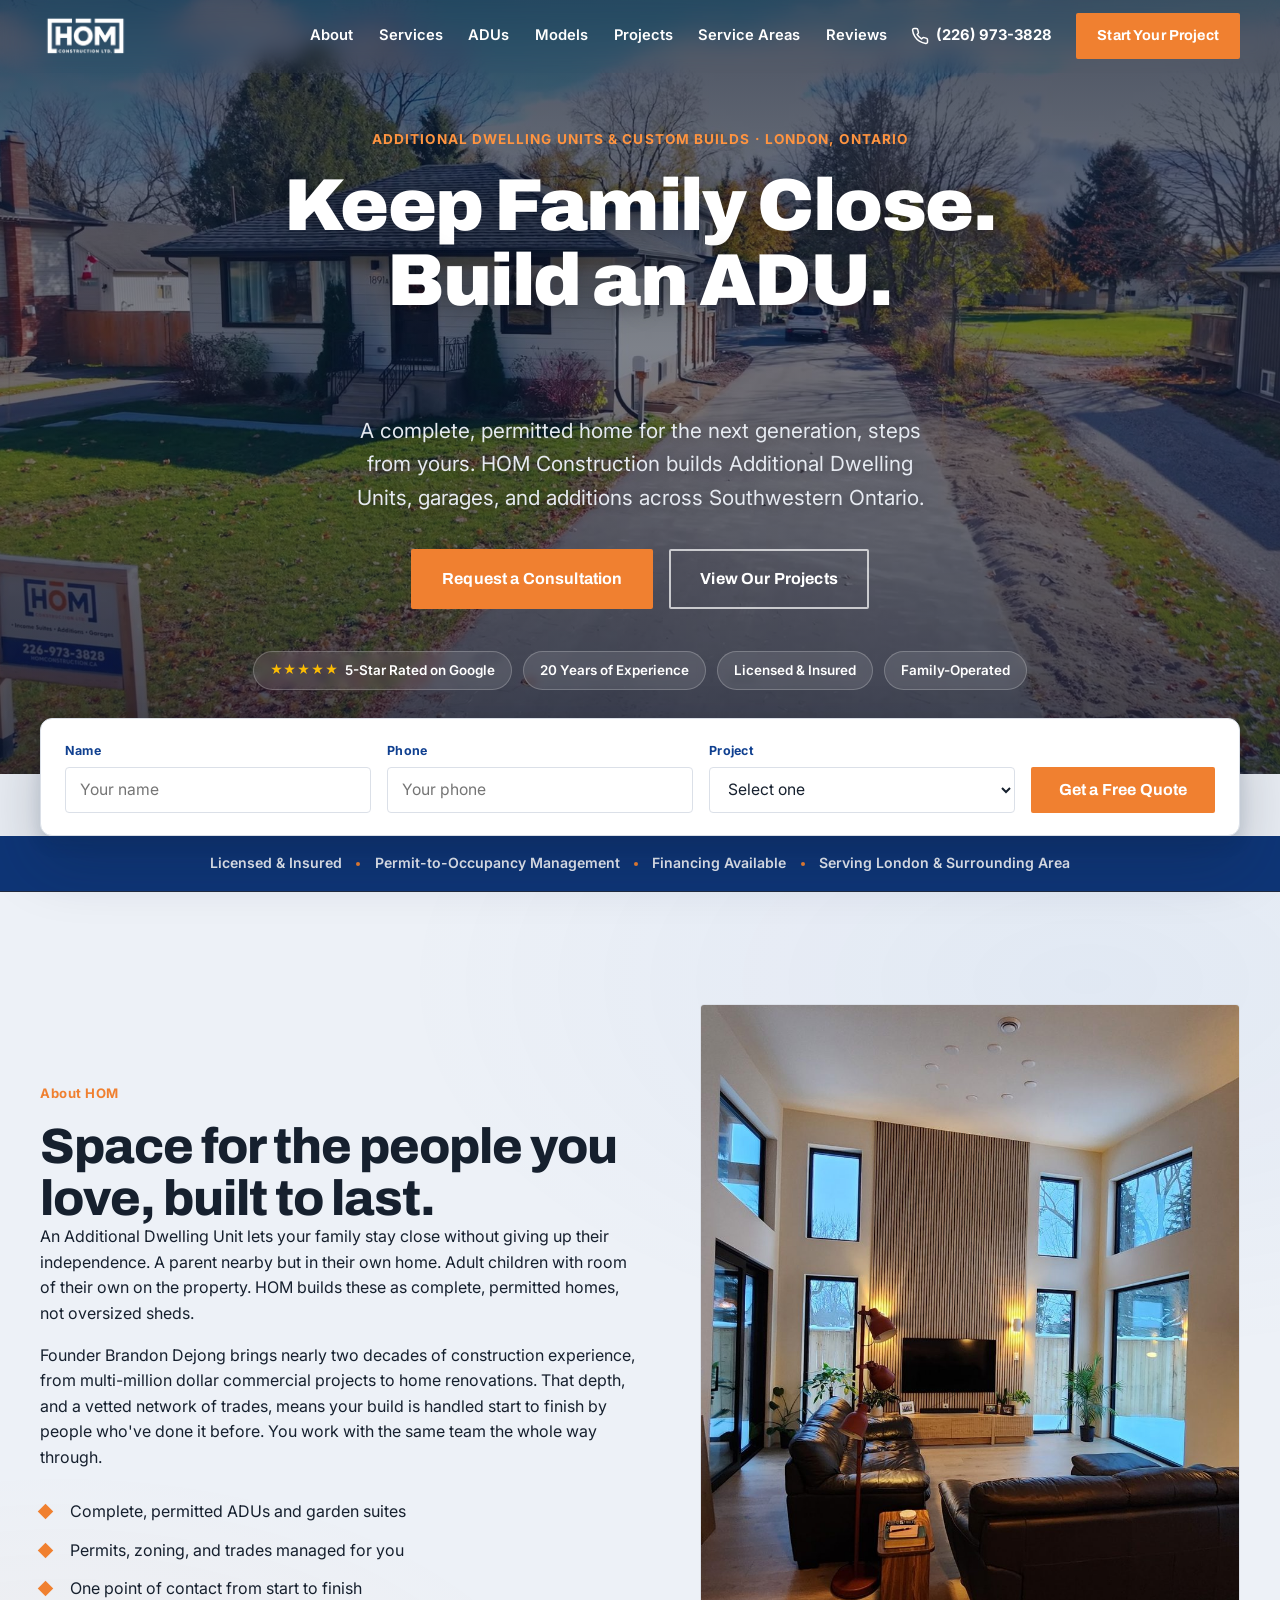
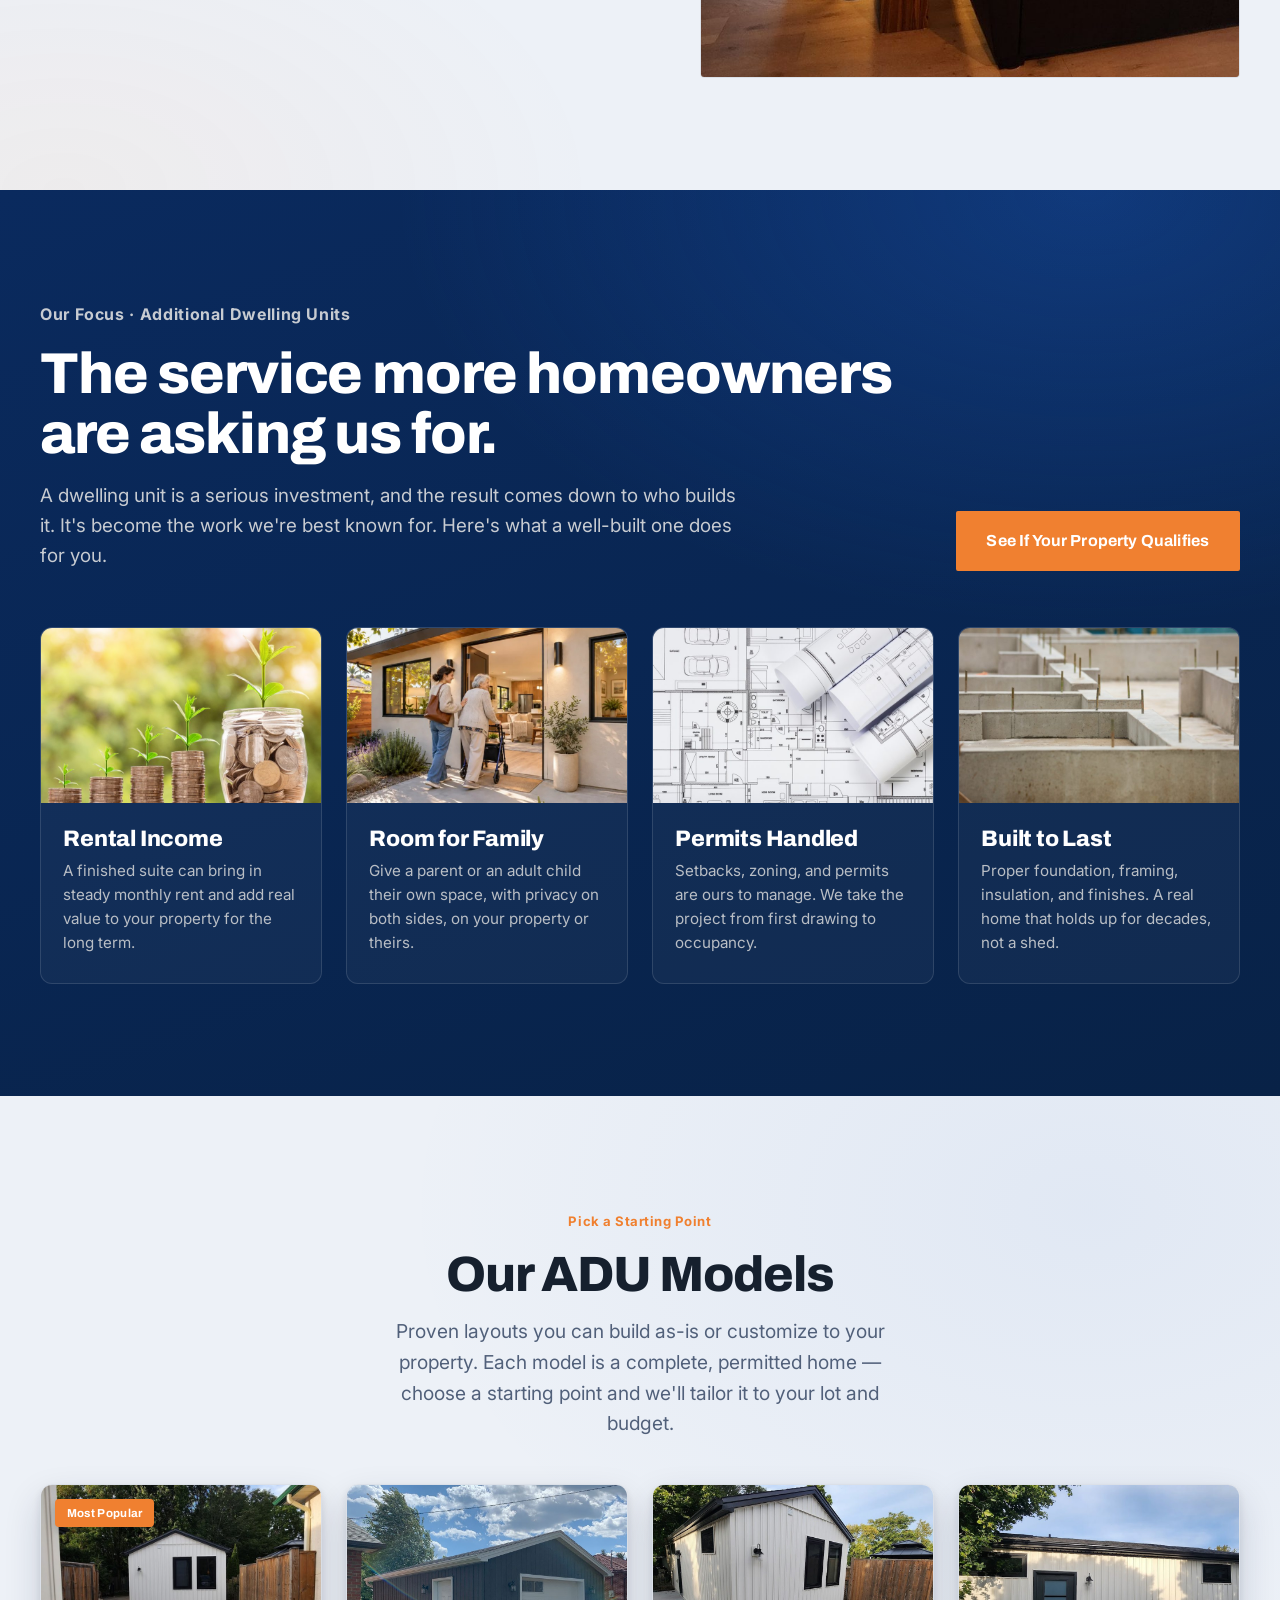
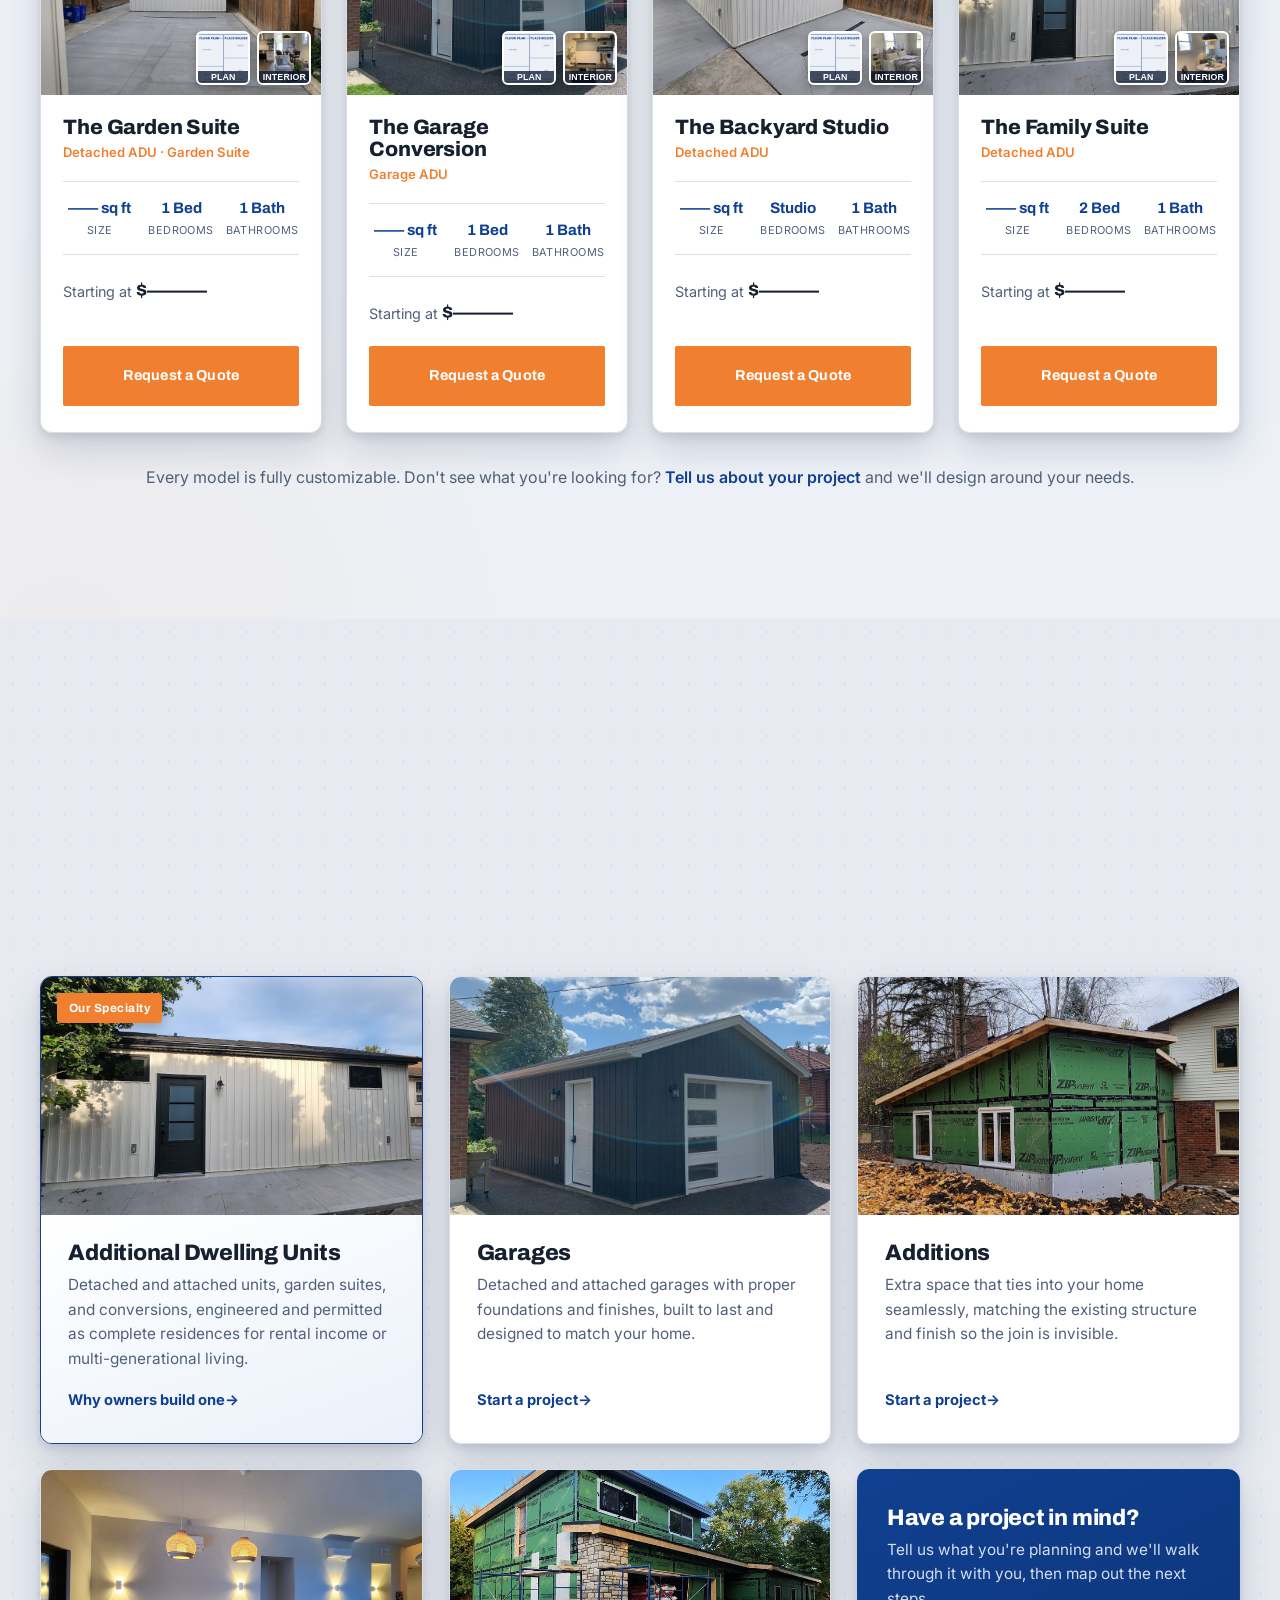
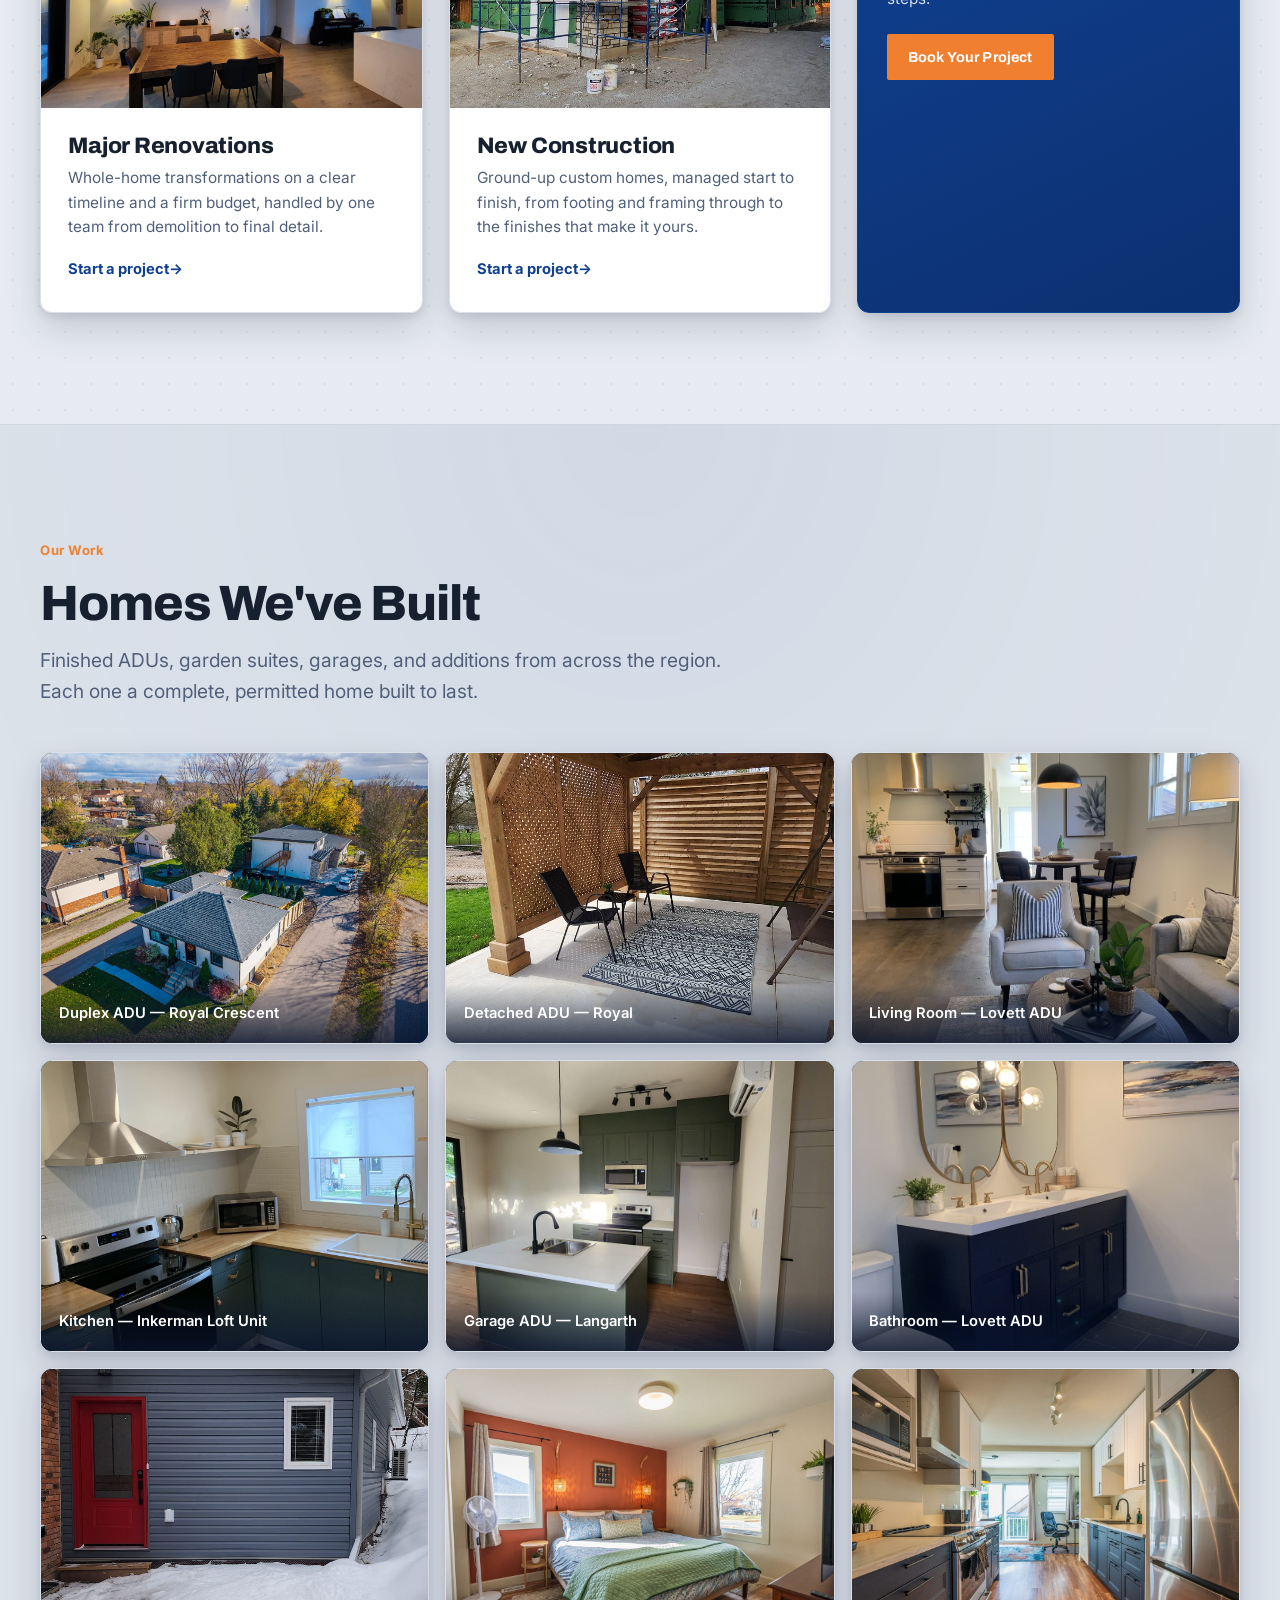
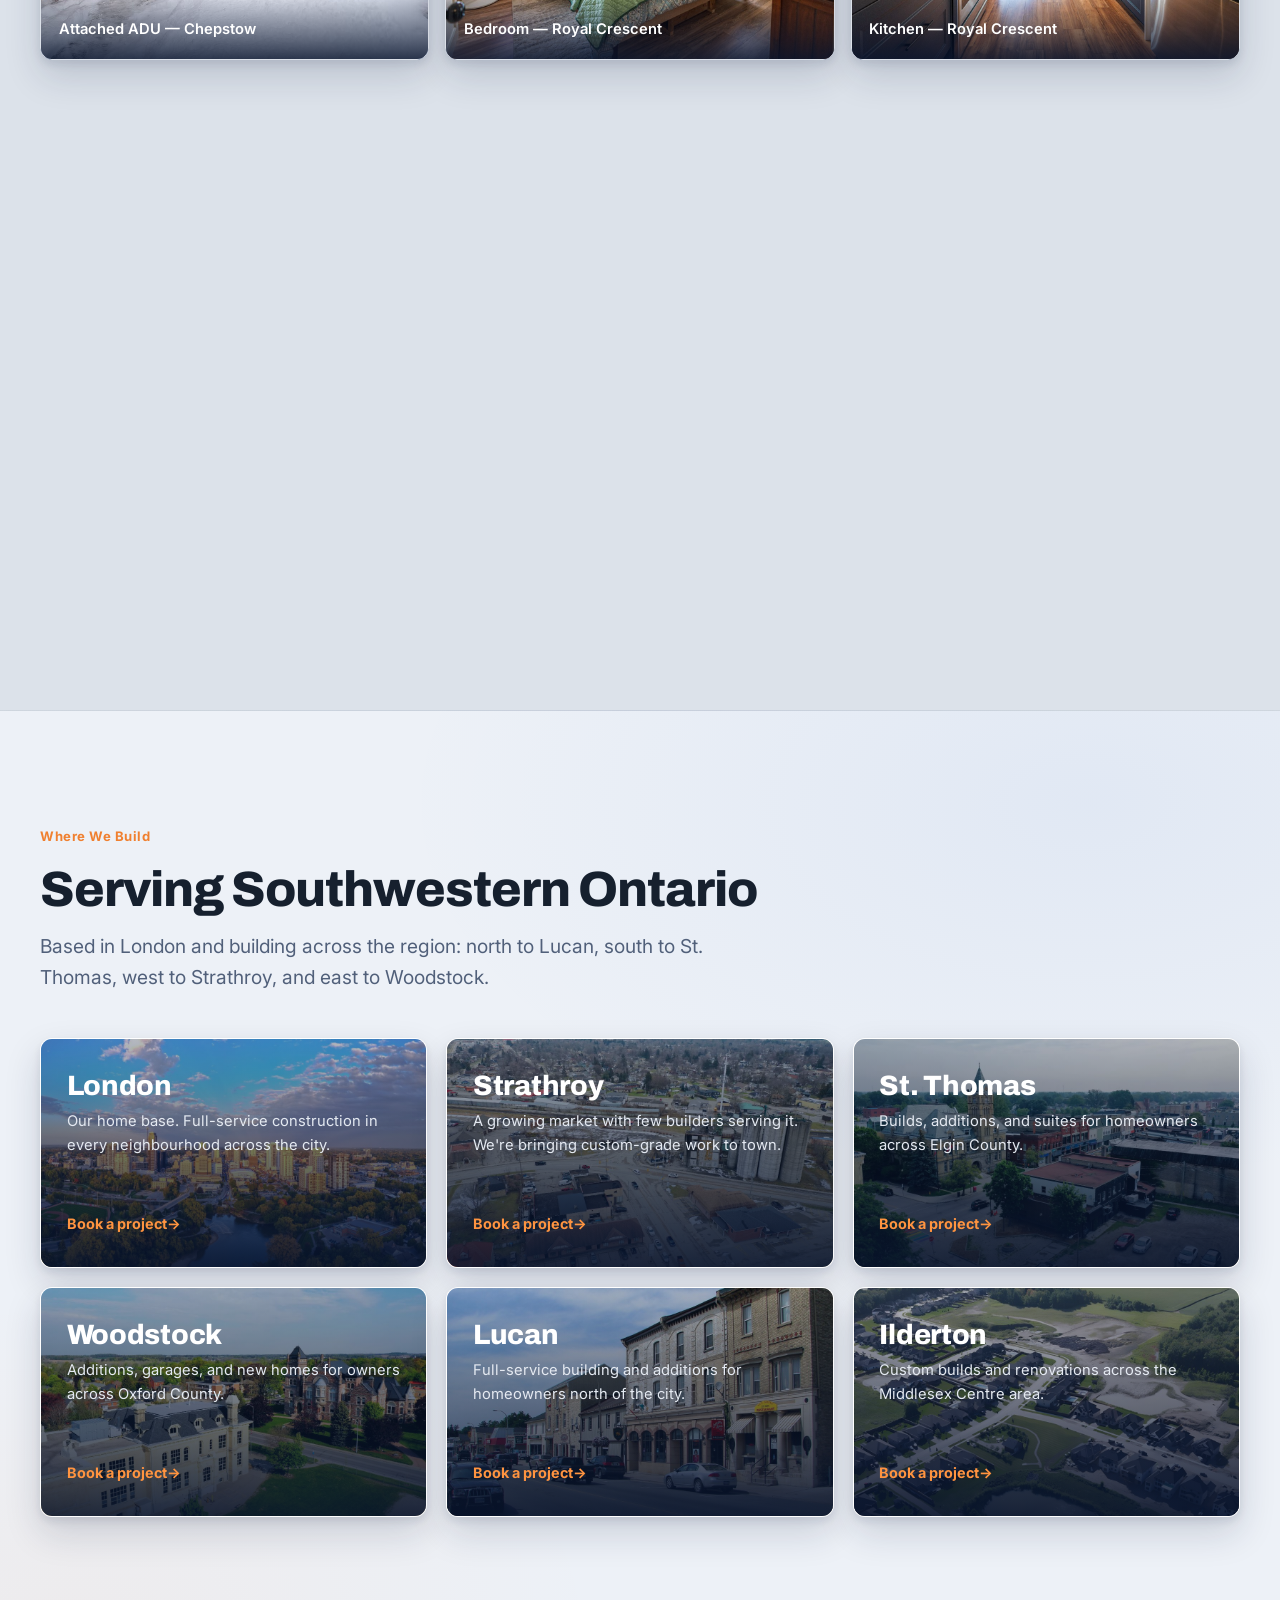
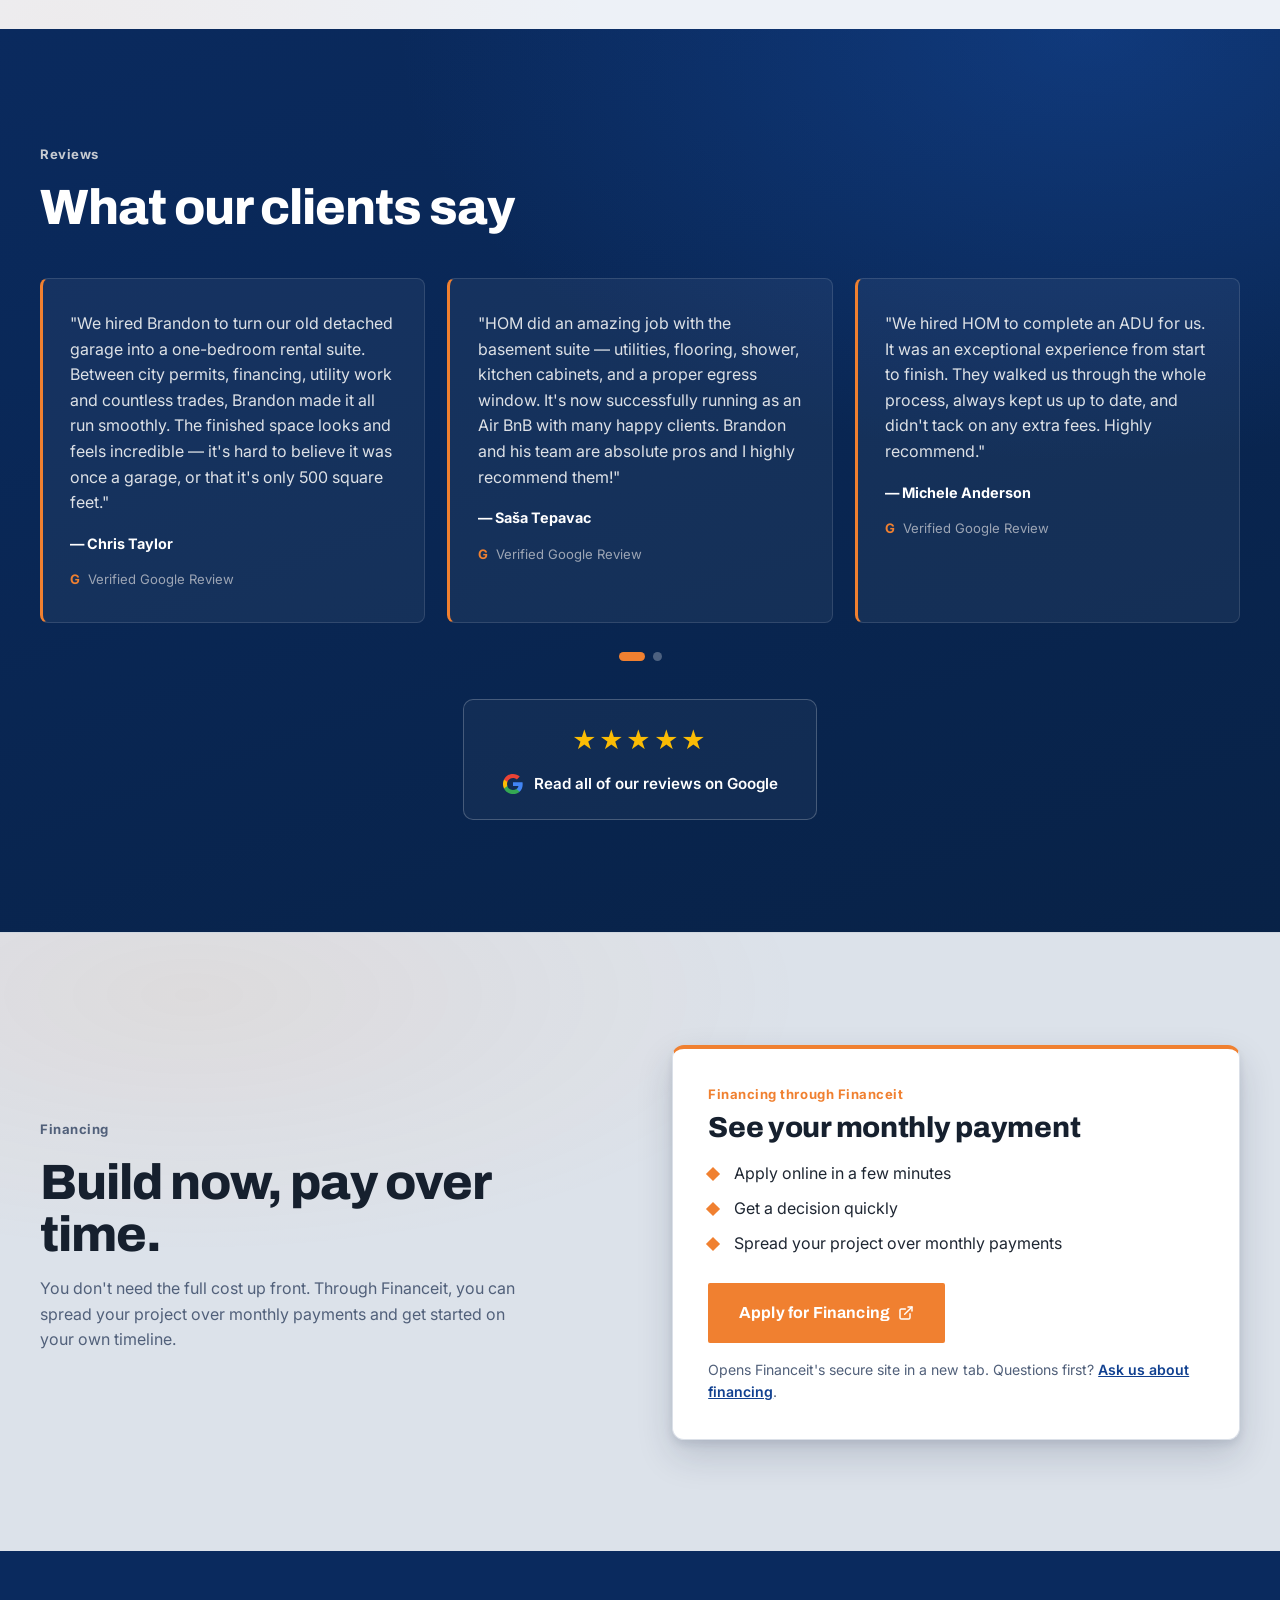
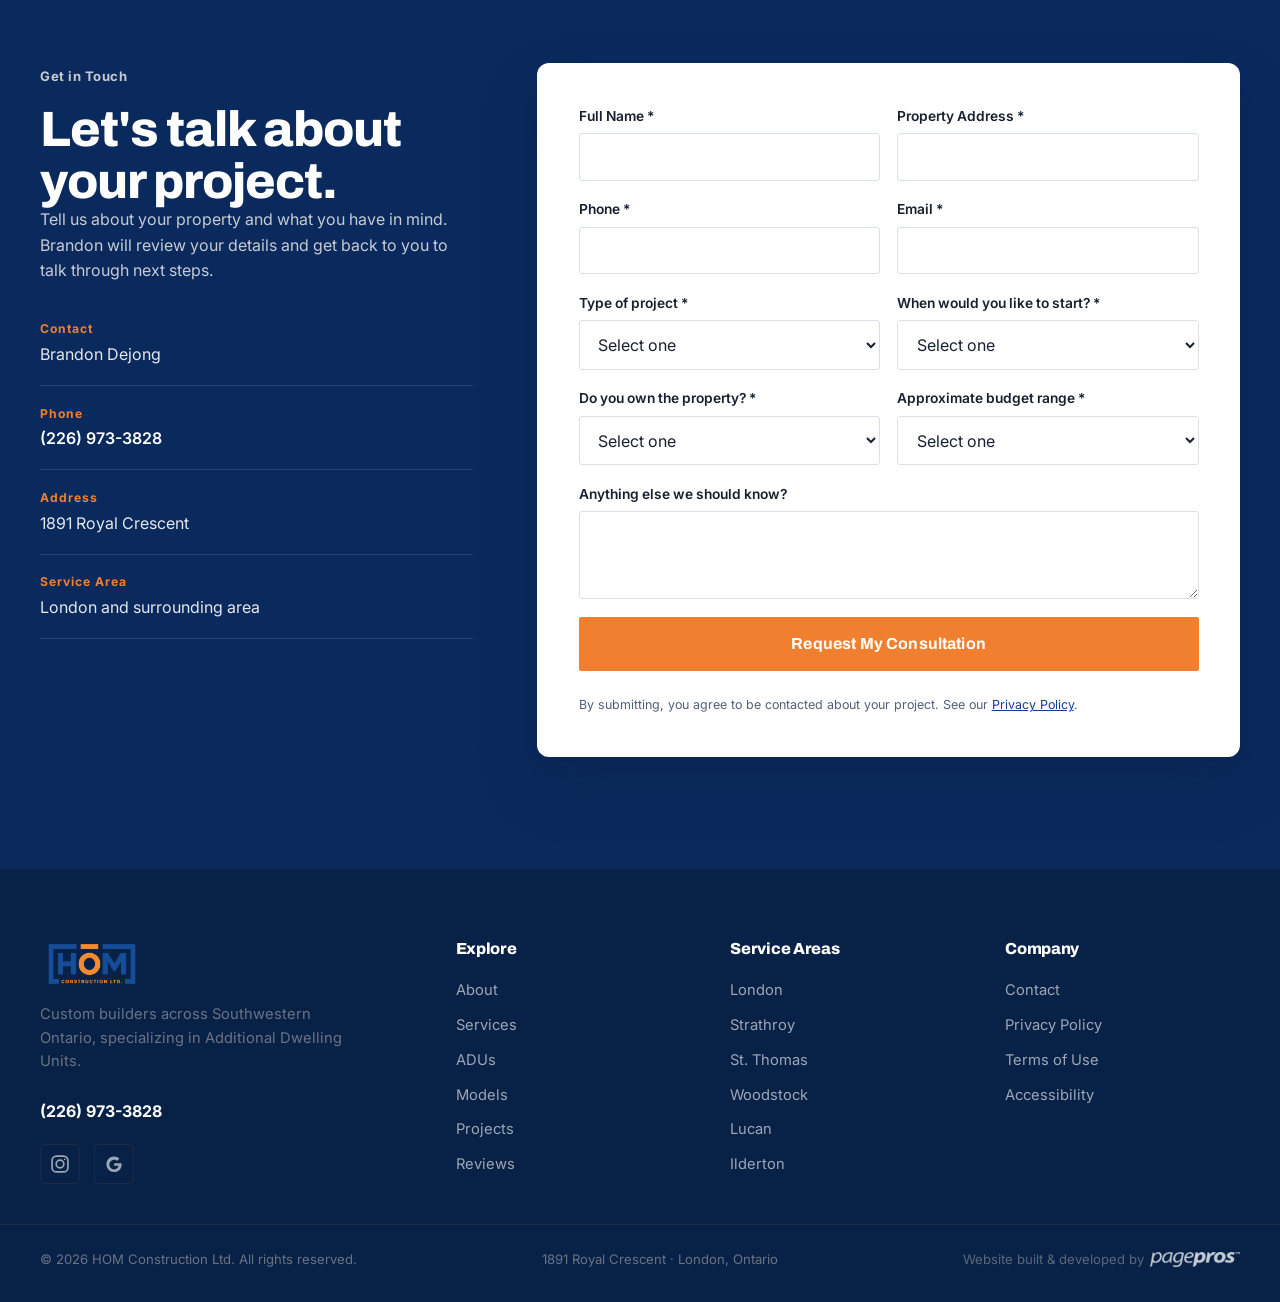
==== commit f679fd31: "Add files via upload" ====
--- a/index.html
+++ b/index.html
@@ -145,7 +145,7 @@
     <span class="dot" aria-hidden="true"></span>
     <span>Financing Available</span>
     <span class="dot" aria-hidden="true"></span>
-    <span>Serving London · Strathroy · St. Thomas · Woodstock</span>
+    <span>Serving London &amp; Surrounding Area</span>
   </div>
 </section>
 
@@ -189,7 +189,7 @@
         </div>
       </article>
       <article class="feature-card" data-stagger>
-        <div class="feature-media"><img src="assets/benefits/room-for-family.jpg" alt="A family carrying moving boxes into their new home" loading="lazy" width="800" height="500"></div>
+        <div class="feature-media"><img src="assets/benefits/room-for-family.jpg" alt="A woman helping her elderly mother into a backyard suite" loading="lazy" width="800" height="500"></div>
         <div class="feature-text">
           <h3>Room for Family</h3>
           <p>Give a parent or an adult child their own space, with privacy on both sides, on your property or theirs.</p>
@@ -427,14 +427,28 @@
       <button class="lb-nav lb-next" id="lbNext" aria-label="Next image">&#8250;</button>
     </div>
 
+    <!-- 3D tour viewer (keeps visitors on the page) -->
+    <div class="tour-modal" id="tourModal" aria-hidden="true" role="dialog" aria-modal="true" aria-labelledby="tourTitle">
+      <div class="tour-dialog">
+        <div class="tour-bar">
+          <strong id="tourTitle">3D Tour</strong>
+          <div class="tour-actions">
+            <a id="tourFull" href="#" target="_blank" rel="noopener" class="tour-full">Open full screen</a>
+            <button class="tour-close" id="tourClose" aria-label="Close tour">&times;</button>
+          </div>
+        </div>
+        <div class="tour-frame"><iframe id="tourFrame" title="Matterport 3D tour" src="about:blank" allow="fullscreen; xr-spatial-tracking; vr" allowfullscreen></iframe></div>
+      </div>
+    </div>
+
     <div class="matterport" data-reveal>
       <div class="matterport-head">
         <h3>Step Inside in 3D</h3>
-        <p>Take a self-guided virtual walkthrough of our finished builds, room by room. Tap a tour or scan the code to explore on your phone.</p>
+        <p>Take a self-guided virtual walkthrough of our finished builds, room by room. Open a tour right here, or scan the code to explore on your phone.</p>
       </div>
       <div class="matterport-row">
         <div class="matterport-card">
-          <a href="https://my.matterport.com/show/?m=TnbYYCTizjo" target="_blank" rel="noopener" class="matterport-link">
+          <a href="https://my.matterport.com/show/?m=TnbYYCTizjo" target="_blank" rel="noopener" class="matterport-link" data-tour>
             <span class="mp-ico" aria-hidden="true">
               <svg viewBox="0 0 24 24" width="24" height="24" fill="none" stroke="currentColor" stroke-width="2" stroke-linecap="round" stroke-linejoin="round"><path d="M23 7l-7 5 7 5V7z"/><rect x="1" y="5" width="15" height="14" rx="2" ry="2"/></svg>
             </span>
@@ -444,7 +458,7 @@
           <img class="mp-qr" src="assets/qr/tour-detached.png" alt="QR code to open the Detached Duplex ADU 3D tour" width="120" height="120" loading="lazy">
         </div>
         <div class="matterport-card">
-          <a href="https://my.matterport.com/show/?m=PfX1GpM6nXn" target="_blank" rel="noopener" class="matterport-link">
+          <a href="https://my.matterport.com/show/?m=PfX1GpM6nXn" target="_blank" rel="noopener" class="matterport-link" data-tour>
             <span class="mp-ico" aria-hidden="true">
               <svg viewBox="0 0 24 24" width="24" height="24" fill="none" stroke="currentColor" stroke-width="2" stroke-linecap="round" stroke-linejoin="round"><path d="M23 7l-7 5 7 5V7z"/><rect x="1" y="5" width="15" height="14" rx="2" ry="2"/></svg>
             </span>
@@ -454,7 +468,7 @@
           <img class="mp-qr" src="assets/qr/tour-garage.png" alt="QR code to open the Garage ADU 3D tour" width="120" height="120" loading="lazy">
         </div>
         <div class="matterport-card">
-          <a href="https://my.matterport.com/show/?m=cvzpBDNp59R" target="_blank" rel="noopener" class="matterport-link">
+          <a href="https://my.matterport.com/show/?m=cvzpBDNp59R" target="_blank" rel="noopener" class="matterport-link" data-tour>
             <span class="mp-ico" aria-hidden="true">
               <svg viewBox="0 0 24 24" width="24" height="24" fill="none" stroke="currentColor" stroke-width="2" stroke-linecap="round" stroke-linejoin="round"><path d="M23 7l-7 5 7 5V7z"/><rect x="1" y="5" width="15" height="14" rx="2" ry="2"/></svg>
             </span>
@@ -505,14 +519,14 @@
         <p>Additions, garages, and new homes for owners across Oxford County.</p>
         <span class="area-link">Book a project</span>
       </a>
-      <a href="#contact" class="area-card area-aerial" data-stagger>
+      <a href="service-areas/lucan.html" class="area-card area-aerial" data-stagger>
         <img class="area-bg-img" src="assets/areas/lucan.jpg" alt="" aria-hidden="true" loading="lazy">
         <span class="area-overlay" aria-hidden="true"></span>
         <h3>Lucan</h3>
         <p>Full-service building and additions for homeowners north of the city.</p>
         <span class="area-link">Book a project</span>
       </a>
-      <a href="#contact" class="area-card area-aerial" data-stagger>
+      <a href="service-areas/ilderton.html" class="area-card area-aerial" data-stagger>
         <img class="area-bg-img" src="assets/areas/ilderton.jpg" alt="" aria-hidden="true" loading="lazy">
         <span class="area-overlay" aria-hidden="true"></span>
         <h3>Ilderton</h3>
@@ -619,20 +633,22 @@
         <div class="cd-item"><span class="cd-label">Contact</span><span>Brandon Dejong</span></div>
         <div class="cd-item"><span class="cd-label">Phone</span><a href="tel:+12269733828">(226) 973-3828</a></div>
         <div class="cd-item"><span class="cd-label">Address</span><span>1891 Royal Crescent</span></div>
-        <div class="cd-item"><span class="cd-label">Service Area</span><span>London · Strathroy · St. Thomas · Woodstock</span></div>
+        <div class="cd-item"><span class="cd-label">Service Area</span><span>London and surrounding area</span></div>
       </div>
     </div>
     <div class="contact-form-wrap" data-reveal>
       <form class="lead-form" id="leadForm" action="https://formspree.io/f/YOUR_FORM_ID" method="POST" novalidate>
         <input type="hidden" name="_subject" value="New HOM Construction lead (contact form)">
         <input type="hidden" name="source" value="Main contact form">
-        <div class="field">
-          <label for="name">Full Name *</label>
-          <input type="text" id="name" name="name" required autocomplete="name">
-        </div>
-        <div class="field">
-          <label for="address">Property Address *</label>
-          <input type="text" id="address" name="address" required autocomplete="street-address">
+        <div class="field-row">
+          <div class="field">
+            <label for="name">Full Name *</label>
+            <input type="text" id="name" name="name" required autocomplete="name">
+          </div>
+          <div class="field">
+            <label for="address">Property Address *</label>
+            <input type="text" id="address" name="address" required autocomplete="street-address">
+          </div>
         </div>
         <div class="field-row">
           <div class="field">
@@ -644,49 +660,53 @@
             <input type="email" id="email" name="email" required autocomplete="email">
           </div>
         </div>
-        <div class="field">
-          <label for="adu-type">Type of project *</label>
-          <select id="adu-type" name="project_type" required>
-            <option value="" disabled selected>Select one</option>
-            <option>Detached ADU / Garden Suite</option>
-            <option>Attached ADU</option>
-            <option>Basement ADU</option>
-            <option>Garage ADU</option>
-            <option>Garage</option>
-            <option>Addition</option>
-            <option>Not sure yet, need guidance</option>
-          </select>
-        </div>
-        <div class="field">
-          <label for="timeline">When would you like to start? *</label>
-          <select id="timeline" name="timeline" required>
-            <option value="" disabled selected>Select one</option>
-            <option>As soon as possible</option>
-            <option>Within 3 months</option>
-            <option>3–6 months</option>
-            <option>6–12 months</option>
-            <option>Just researching</option>
-          </select>
-        </div>
-        <div class="field">
-          <label for="property-owner">Do you own the property? *</label>
-          <select id="property-owner" name="property-owner" required>
-            <option value="" disabled selected>Select one</option>
-            <option>Yes, building on my property</option>
-            <option>Building on my adult child's / family property</option>
-            <option>Not yet, still exploring</option>
-          </select>
-        </div>
-        <div class="field">
-          <label for="budget">Approximate budget range *</label>
-          <select id="budget" name="budget" required>
-            <option value="" disabled selected>Select one</option>
-            <option>Under $150k</option>
-            <option>$150k – $250k</option>
-            <option>$250k – $400k</option>
-            <option>$400k+</option>
-            <option>Need financing guidance</option>
-          </select>
+        <div class="field-row">
+          <div class="field">
+            <label for="adu-type">Type of project *</label>
+            <select id="adu-type" name="project_type" required>
+              <option value="" disabled selected>Select one</option>
+              <option>Detached ADU / Garden Suite</option>
+              <option>Attached ADU</option>
+              <option>Basement ADU</option>
+              <option>Garage ADU</option>
+              <option>Garage</option>
+              <option>Addition</option>
+              <option>Not sure yet, need guidance</option>
+            </select>
+          </div>
+          <div class="field">
+            <label for="timeline">When would you like to start? *</label>
+            <select id="timeline" name="timeline" required>
+              <option value="" disabled selected>Select one</option>
+              <option>As soon as possible</option>
+              <option>Within 3 months</option>
+              <option>3–6 months</option>
+              <option>6–12 months</option>
+              <option>Just researching</option>
+            </select>
+          </div>
+        </div>
+        <div class="field-row">
+          <div class="field">
+            <label for="property-owner">Do you own the property? *</label>
+            <select id="property-owner" name="property-owner" required>
+              <option value="" disabled selected>Select one</option>
+              <option>Yes, building on my property</option>
+              <option>Building on my adult child's / family property</option>
+              <option>Not yet, still exploring</option>
+            </select>
+          </div>
+          <div class="field">
+            <label for="budget">Approximate budget range *</label>
+            <select id="budget" name="budget" required>
+              <option value="" disabled selected>Select one</option>
+              <option>Under $150k</option>
+              <option>$150k – $250k</option>
+              <option>$250k – $400k</option>
+              <option>$400k+</option>
+              <option>Need financing guidance</option>
+            </select>
+          </div>
         </div>
         <div class="field">
           <label for="details">Anything else we should know?</label>
@@ -738,6 +758,8 @@
       <a href="service-areas/strathroy.html">Strathroy</a>
       <a href="service-areas/st-thomas.html">St. Thomas</a>
       <a href="service-areas/woodstock.html">Woodstock</a>
+      <a href="service-areas/lucan.html">Lucan</a>
+      <a href="service-areas/ilderton.html">Ilderton</a>
     </div>
     <div class="footer-col">
       <h4>Company</h4>
--- a/css/style.css
+++ b/css/style.css
@@ -40,7 +40,7 @@
   --font-display:'Archivo',system-ui,sans-serif;
   --font-body:'Inter',system-ui,sans-serif;
 
-  --wrap:1200px;
+  --wrap:80rem;
   --gap:clamp(1.25rem,4vw,3rem);
 
   box-sizing:border-box;
@@ -527,7 +527,7 @@
 .section-contact{background:var(--ink);color:#fff}
 .section-contact h2{color:#fff}
 .section-contact .contact-intro p{color:#C7CBD1}
-.contact-grid{align-items:start}
+.contact-grid{align-items:start;grid-template-columns:minmax(0,.8fr) minmax(0,1.3fr)}
 .contact-details{margin-top:2.2rem;display:grid;gap:1.1rem}
 .cd-item{display:flex;flex-direction:column;gap:.2rem;padding-bottom:1.1rem;border-bottom:1px solid rgba(255,255,255,.12)}
 .cd-label{font-size:.76rem;letter-spacing:.08em;color:var(--orange);font-weight:700}
@@ -553,14 +553,14 @@
 
 /* ---------- Footer ---------- */
 #site-footer{background:var(--ink-deep);color:var(--concrete);padding-bottom:env(safe-area-inset-bottom,0px)}
-.footer-inner{display:grid;grid-template-columns:1.6fr 1fr 1fr 1fr;gap:2.5rem;padding:clamp(3rem,6vw,4.5rem) 0 2.5rem}
+.footer-inner{display:grid;grid-template-columns:1.6fr 1fr 1fr 1fr;gap:2.5rem;padding-top:clamp(3rem,6vw,4.5rem);padding-bottom:2.5rem}
 .footer-brand .brand-mark{font-size:1.5rem}
 .footer-brand .brand-sub{display:block;margin:.3rem 0 1rem}
 .footer-brand p{color:var(--concrete-dk);max-width:34ch;font-size:.92rem}
 .footer-col h4{font-family:var(--font-display);color:#fff;font-size:1rem;margin-bottom:1rem}
 .footer-col a{display:block;color:var(--concrete);font-size:.92rem;padding:.35rem 0;transition:color .15s}
 .footer-col a:hover{color:var(--steel-bright)}
-.footer-bottom{display:flex;flex-wrap:wrap;justify-content:space-between;gap:1rem;padding:1.5rem 0 2rem;border-top:1px solid var(--line);font-size:.82rem;color:var(--concrete-dk)}
+.footer-bottom{display:flex;flex-wrap:wrap;justify-content:space-between;gap:1rem;padding-top:1.5rem;padding-bottom:2rem;border-top:1px solid var(--line);font-size:.82rem;color:var(--concrete-dk)}
 .footer-credit{display:inline-flex;align-items:center;gap:.4rem;color:var(--concrete-dk);opacity:.85;transition:opacity .18s ease}
 .footer-credit:hover{opacity:1}
 .footer-credit img{height:15px;width:auto;display:inline-block;vertical-align:middle;opacity:.9}
@@ -575,7 +575,7 @@
 .page-hero-overlay{position:absolute;inset:0;z-index:-1;
   background:linear-gradient(180deg,rgba(8,20,45,.78) 0%,rgba(8,20,45,.66) 55%,rgba(8,20,45,.85) 100%);}
 .page-hero-aerial .wrap{position:relative;z-index:1}
-.doc-body{padding-top:clamp(3rem,7vw,5rem);padding-bottom:clamp(3rem,7vw,5rem);max-width:800px}
+.doc-body{padding-top:clamp(3rem,7vw,5rem);padding-bottom:clamp(3rem,7vw,5rem);max-width:50rem}
 .doc-body h2{font-size:clamp(1.4rem,3vw,1.9rem);margin:2.4rem 0 .9rem}
 .doc-body h3{margin:1.6rem 0 .6rem}
 .doc-body p,.doc-body li{color:var(--muted);line-height:1.7}
@@ -745,3 +745,42 @@
 .finance-btn{display:inline-flex;align-items:center;gap:.5rem}
 .finance-note{margin:1rem 0 0;font-size:.88rem;color:var(--muted)}
 .finance-note a{color:var(--steel);font-weight:600;text-decoration:underline}
+
+/* 3D tour viewer */
+.tour-modal{position:fixed;inset:0;z-index:210;display:none;align-items:center;justify-content:center;background:rgba(6,14,30,.92);backdrop-filter:blur(4px);padding:clamp(.6rem,3vw,2.5rem)}
+.tour-modal.open{display:flex;animation:lbFade .2s ease}
+.tour-dialog{width:min(1400px,100%);height:min(88vh,860px);display:flex;flex-direction:column;background:#0B1730;border-radius:10px;overflow:hidden;box-shadow:0 30px 80px rgba(0,0,0,.5)}
+.tour-bar{display:flex;align-items:center;justify-content:space-between;gap:1rem;padding:.7rem .8rem .7rem 1.2rem;color:#fff}
+.tour-bar strong{font-family:var(--font-display);font-size:1.05rem;white-space:nowrap;overflow:hidden;text-overflow:ellipsis}
+.tour-actions{display:flex;align-items:center;gap:.6rem;flex-shrink:0}
+.tour-full{color:#C7D2E6;font-size:.88rem;font-weight:600;text-decoration:underline}
+.tour-full:hover{color:#fff}
+.tour-close{background:none;border:0;color:#fff;font-size:2.1rem;line-height:1;cursor:pointer;padding:0 .4rem;opacity:.85}
+.tour-close:hover{opacity:1}
+.tour-frame{flex:1;background:#000}
+.tour-frame iframe{width:100%;height:100%;border:0;display:block}
+@media (max-width:640px){
+  .tour-modal{padding:0}
+  .tour-dialog{height:100%;height:100dvh;border-radius:0}
+  .tour-full{display:none}
+}
+
+/* Wide screens: scale the whole design up so big monitors aren't mostly empty margin.
+   16px base up to ~1500px wide, growing to 22px on very wide/zoomed-out screens. */
+@media (min-width:1500px){
+  html{font-size:clamp(16px,calc(6px + .65vw),22px)}
+  html{scroll-padding-top:calc(84px + .5vw)}
+}
+
+/* Contact form wider than the intro; stacks on tablets/phones */
+@media (max-width:980px){ .contact-grid{grid-template-columns:1fr} }
+
+/* 3D tour cards: stack on tablets too, with the QR beside the link */
+@media (max-width:900px){
+  .matterport-row{grid-template-columns:1fr}
+}
+@media (min-width:641px) and (max-width:900px){
+  .matterport-card{flex-direction:row;align-items:center;justify-content:space-between;gap:1.2rem;padding-right:1.2rem}
+  .matterport-card .matterport-link{flex:1}
+  .matterport-card .mp-qr{width:84px;height:84px;flex-shrink:0;margin:.8rem 0}
+}
